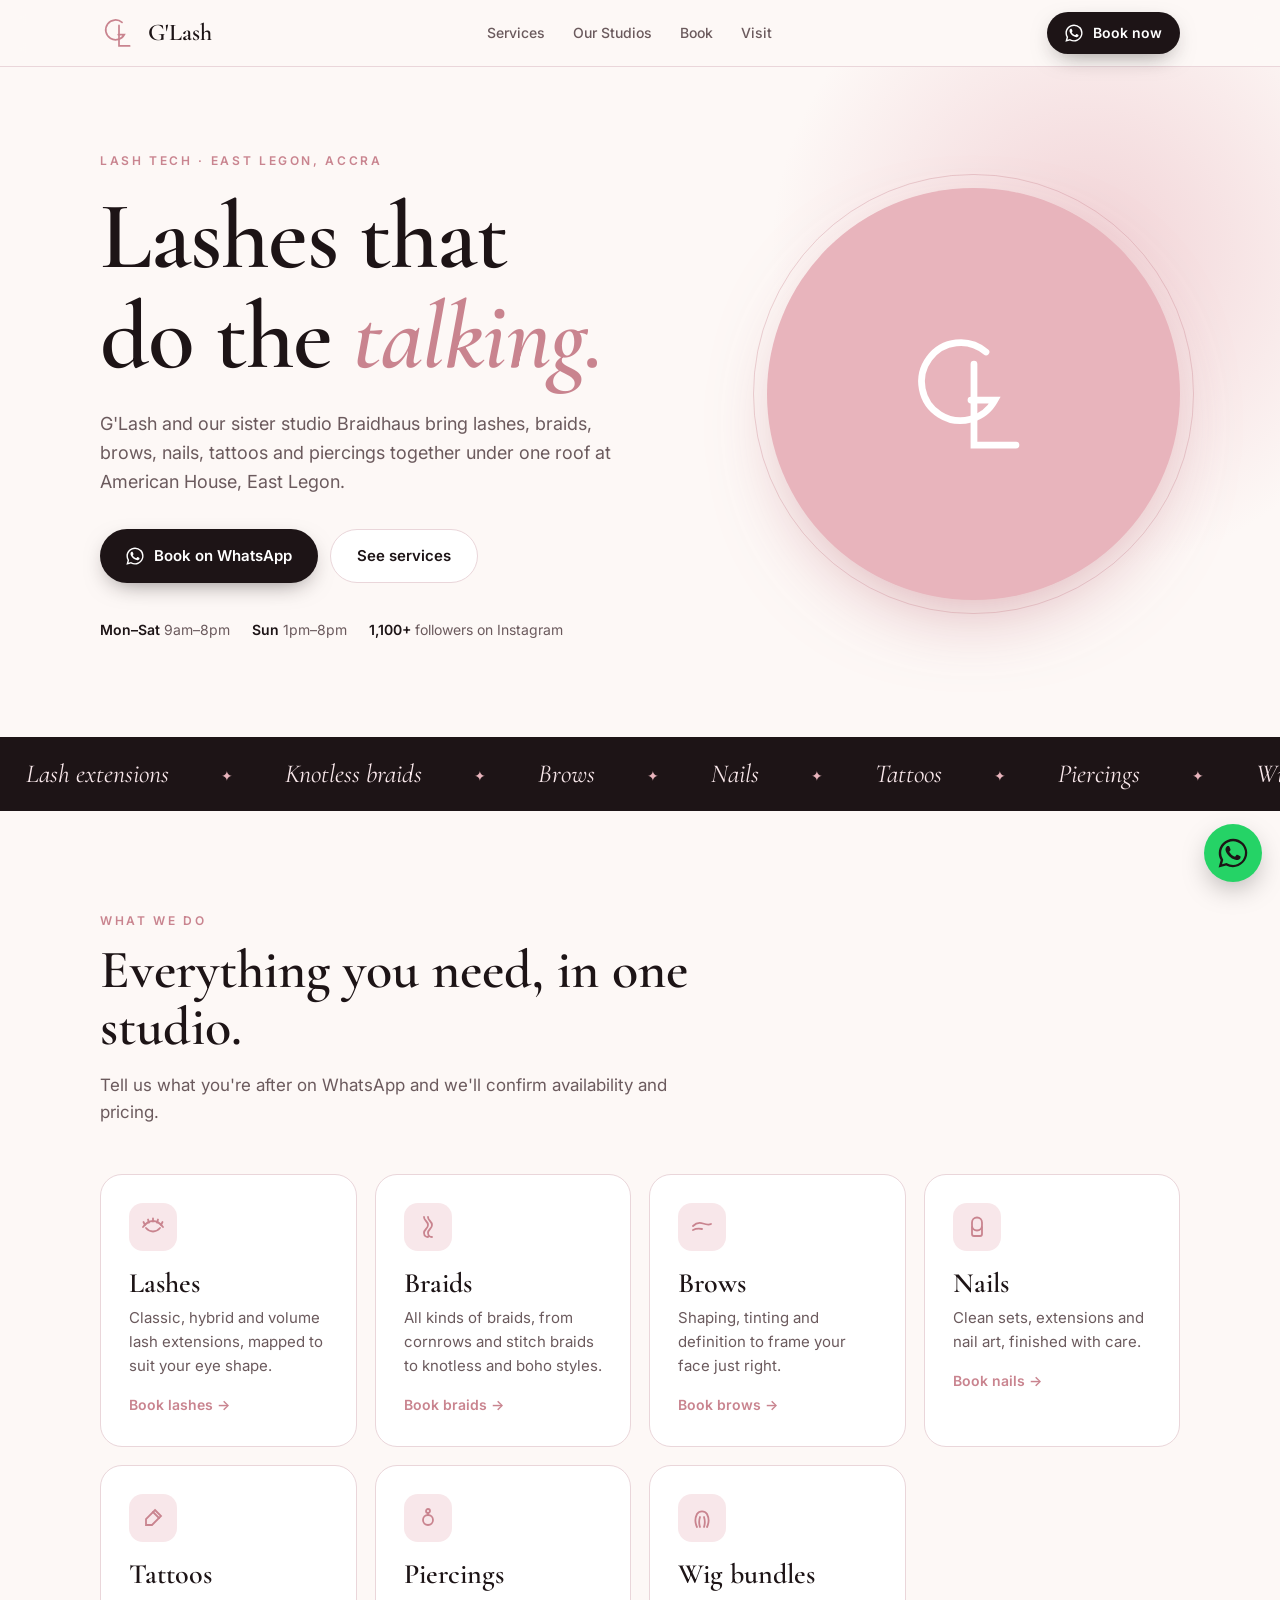
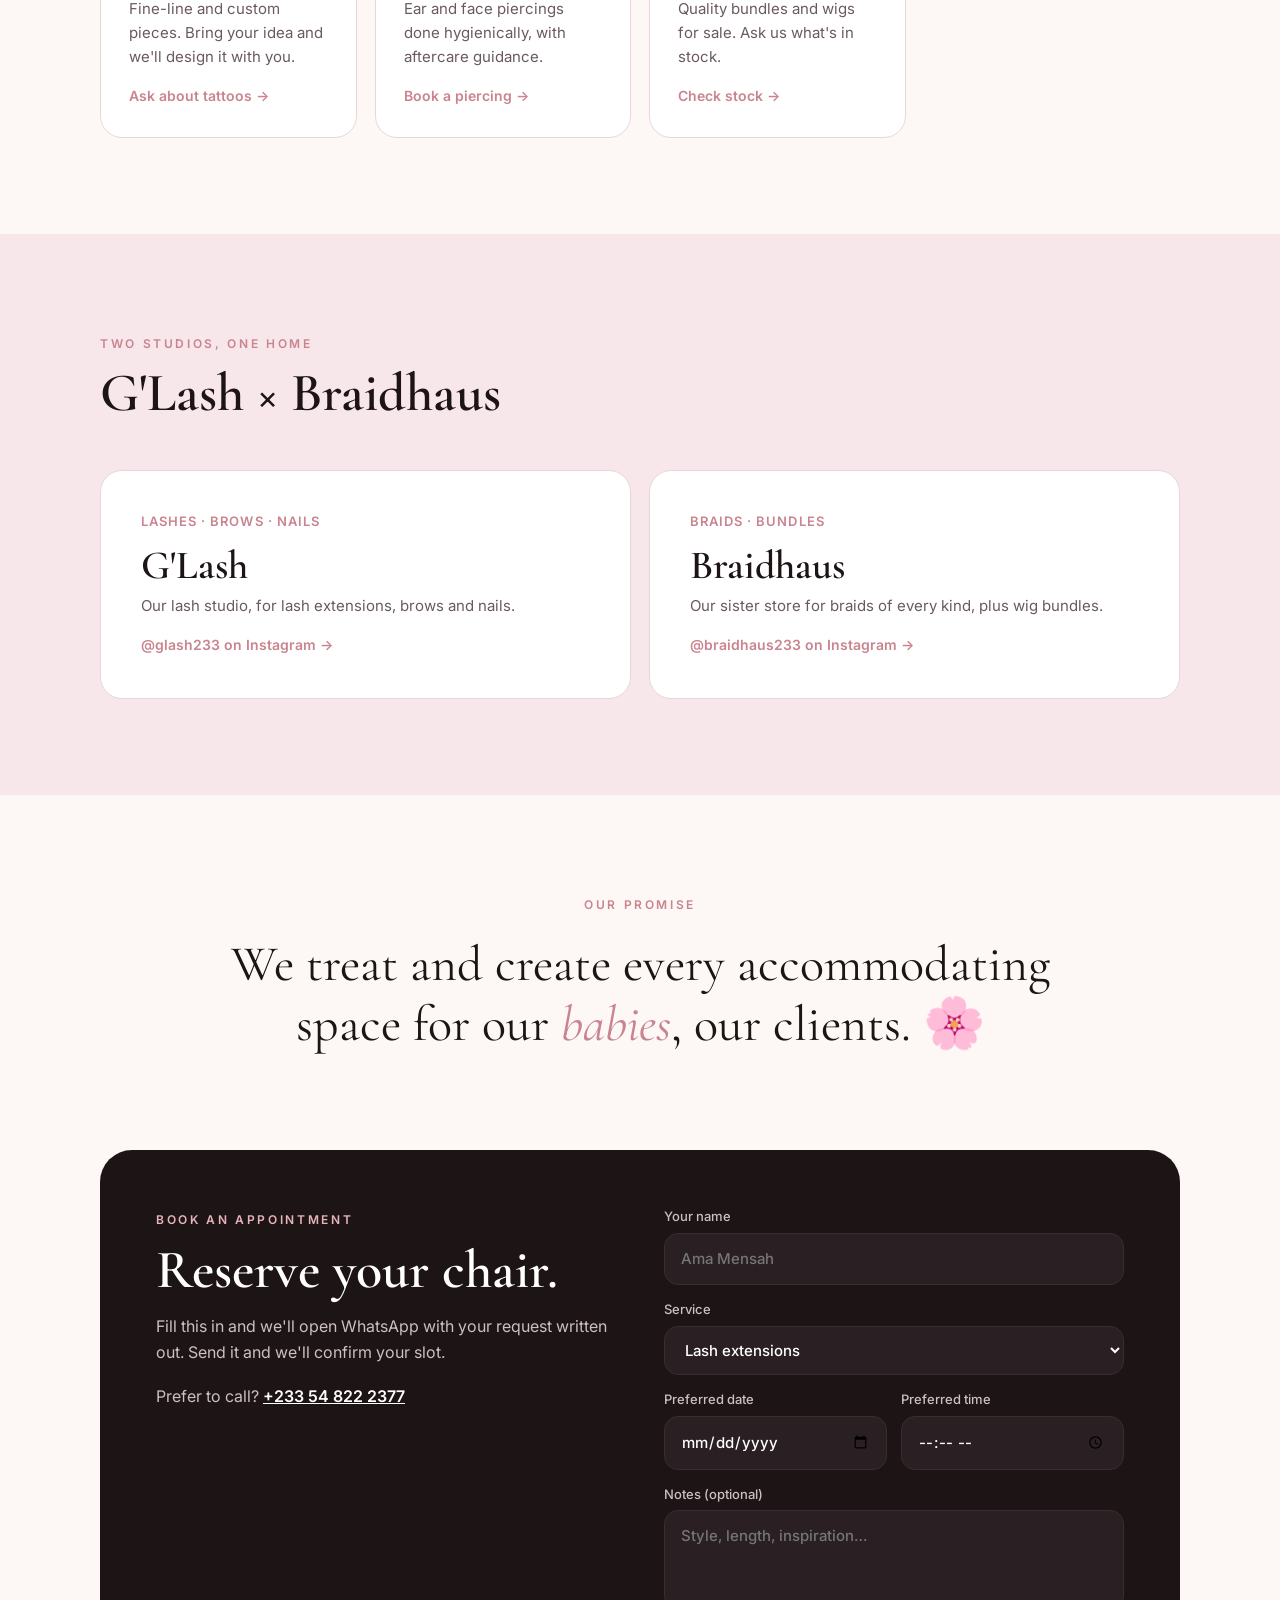
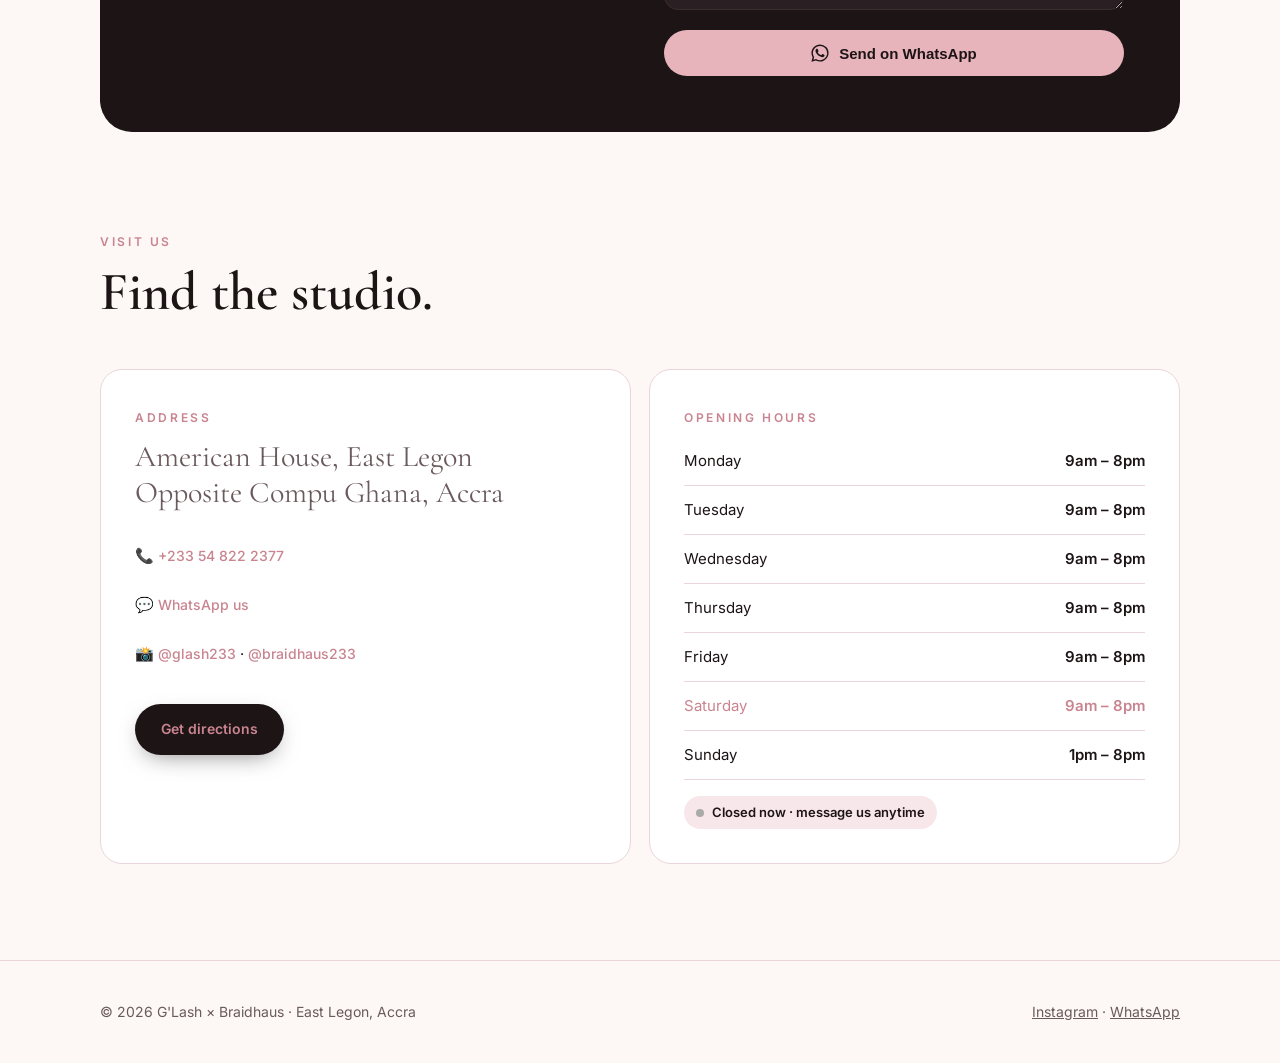
==== index.html @ d520d343 "Add G'Lash × Braidhaus website Single static page: services, studios, WhatsApp booking form, hours w" ====
<!doctype html>
<html lang="en">
<head>
<meta charset="utf-8">
<meta name="viewport" content="width=device-width, initial-scale=1">
<title>G'Lash × Braidhaus — Lashes, Braids & Beauty in East Legon, Accra</title>
<meta name="description" content="G'Lash and Braidhaus: lash extensions, braids, nails, brows, tattoos, piercings and wig bundles at American House, East Legon, Accra. Book on WhatsApp.">
<meta name="theme-color" content="#e8b4bc">
<meta property="og:title" content="G'Lash × Braidhaus — East Legon, Accra">
<meta property="og:description" content="Lashes, braids, nails, brows, tattoos & piercings. Book on WhatsApp.">
<meta property="og:type" content="website">
<link rel="icon" href="/favicon.svg" type="image/svg+xml">
<link rel="preconnect" href="https://fonts.googleapis.com">
<link rel="preconnect" href="https://fonts.gstatic.com" crossorigin>
<link href="https://fonts.googleapis.com/css2?family=Cormorant+Garamond:ital,wght@0,500;0,600;1,500&family=Inter:wght@400;500;600&display=swap" rel="stylesheet">
<script type="application/ld+json">
{"@context":"https://schema.org","@type":"BeautySalon","name":"G'Lash × Braidhaus","telephone":"+233548222377",
"address":{"@type":"PostalAddress","streetAddress":"American House, opposite Compu Ghana","addressLocality":"East Legon, Accra","addressCountry":"GH"},
"openingHoursSpecification":[{"@type":"OpeningHoursSpecification","dayOfWeek":["Monday","Tuesday","Wednesday","Thursday","Friday","Saturday"],"opens":"09:00","closes":"20:00"},{"@type":"OpeningHoursSpecification","dayOfWeek":"Sunday","opens":"13:00","closes":"20:00"}],
"sameAs":["https://www.instagram.com/glash233/","https://www.instagram.com/braidhaus233/"]}
</script>
<style>
:root{
  --pink:#e8b4bc;--pink-deep:#c9848f;--blush:#f8e7ea;--cream:#fdf8f6;
  --ink:#1d1416;--muted:#6b5a5d;--line:#ead6da;--card:#ffffff;
  --serif:"Cormorant Garamond",Georgia,serif;--sans:Inter,system-ui,-apple-system,sans-serif;
}
*{box-sizing:border-box;margin:0;padding:0}
html{scroll-behavior:smooth}
body{font-family:var(--sans);color:var(--ink);background:var(--cream);line-height:1.6;-webkit-font-smoothing:antialiased}
a{color:inherit}
img,svg{display:block}
.wrap{max-width:1120px;margin:0 auto;padding:0 20px}
.btn{display:inline-flex;align-items:center;gap:10px;padding:14px 26px;border-radius:999px;font-weight:600;font-size:15px;text-decoration:none;border:0;cursor:pointer;transition:transform .15s,box-shadow .15s,background .15s}
.btn:hover{transform:translateY(-2px)}
.btn-dark{background:var(--ink);color:#fff;box-shadow:0 8px 24px -10px rgba(29,20,22,.6)}
.btn-light{background:#fff;color:var(--ink);border:1px solid var(--line)}
.btn svg{width:18px;height:18px}
.eyebrow{font-size:12px;letter-spacing:.22em;text-transform:uppercase;color:var(--pink-deep);font-weight:600}
h1,h2,h3{font-family:var(--serif);font-weight:600;line-height:1.05}
h2{font-size:clamp(36px,5vw,54px);margin:10px 0 16px}

/* nav */
nav{position:sticky;top:0;z-index:20;background:rgba(253,248,246,.85);backdrop-filter:blur(12px);-webkit-backdrop-filter:blur(12px);border-bottom:1px solid var(--line)}
nav .wrap{display:flex;align-items:center;justify-content:space-between;height:66px}
.brand{display:flex;align-items:center;gap:10px;text-decoration:none;font-family:var(--serif);font-size:24px;font-weight:600}
.brand svg{width:38px;height:38px}
.links{display:flex;gap:28px;font-size:14px;font-weight:500}
.links a{text-decoration:none;color:var(--muted)}
.links a:hover{color:var(--ink)}
nav .btn{padding:10px 18px;font-size:14px}
@media(max-width:760px){.links{display:none}}

/* hero */
.hero{position:relative;overflow:hidden;padding:80px 0 96px}
.hero::before{content:"";position:absolute;inset:-20% -10% auto auto;width:640px;height:640px;border-radius:50%;background:radial-gradient(circle,var(--pink) 0%,rgba(232,180,188,0) 70%);opacity:.55;pointer-events:none}
.hero .wrap{position:relative;display:grid;grid-template-columns:1.2fr .8fr;gap:48px;align-items:center}
.hero h1{font-size:clamp(52px,8vw,96px);letter-spacing:-.01em;margin:14px 0 22px}
.hero h1 em{font-style:italic;color:var(--pink-deep)}
.hero p.lead{font-size:18px;color:var(--muted);max-width:520px;margin-bottom:32px}
.cta{display:flex;flex-wrap:wrap;gap:12px}
.meta{display:flex;flex-wrap:wrap;gap:22px;margin-top:36px;font-size:14px;color:var(--muted)}
.meta b{color:var(--ink);font-weight:600}
.badge{aspect-ratio:1;border-radius:50%;background:var(--pink);display:grid;place-items:center;box-shadow:0 30px 80px -30px rgba(201,132,143,.8);position:relative;max-width:420px;width:100%;justify-self:center}
.badge svg{width:62%;height:auto}
.badge .ring{position:absolute;inset:-14px;border:1px solid var(--pink-deep);border-radius:50%;opacity:.35}
@media(max-width:860px){.hero{padding:48px 0 64px}.hero .wrap{grid-template-columns:1fr}.badge{max-width:260px;order:-1}}

/* marquee */
.strip{background:var(--ink);color:var(--blush);overflow:hidden;white-space:nowrap;padding:16px 0;font-family:var(--serif);font-size:26px;font-style:italic}
.strip div{display:inline-block;animation:slide 28s linear infinite}
.strip span{margin:0 26px}
.strip span::after{content:"✦";margin-left:52px;font-style:normal;font-size:14px;color:var(--pink);vertical-align:middle}
@keyframes slide{to{transform:translateX(-50%)}}
@media(prefers-reduced-motion:reduce){.strip div{animation:none}html{scroll-behavior:auto}}

/* services */
section{padding:96px 0}
.head{max-width:620px;margin-bottom:48px}
.head p{color:var(--muted);font-size:17px}
.grid{display:grid;grid-template-columns:repeat(auto-fill,minmax(250px,1fr));gap:18px}
.card{background:var(--card);border:1px solid var(--line);border-radius:22px;padding:28px;transition:transform .2s,box-shadow .2s,border-color .2s}
.card:hover{transform:translateY(-4px);box-shadow:0 20px 40px -24px rgba(201,132,143,.7);border-color:var(--pink)}
.ico{width:48px;height:48px;border-radius:14px;background:var(--blush);display:grid;place-items:center;margin-bottom:18px;color:var(--pink-deep)}
.ico svg{width:24px;height:24px}
.card h3{font-size:28px;margin-bottom:8px}
.card p{color:var(--muted);font-size:15px}
.card a{display:inline-block;margin-top:16px;font-size:14px;font-weight:600;color:var(--pink-deep);text-decoration:none}
.card a:hover{text-decoration:underline}

/* two brands */
.brands{background:var(--blush)}
.duo{display:grid;grid-template-columns:1fr 1fr;gap:18px}
.duo .card{padding:40px}
.duo h3{font-size:40px}
.duo .tag{font-size:13px;color:var(--pink-deep);font-weight:600;letter-spacing:.08em;text-transform:uppercase;margin-bottom:12px}
@media(max-width:760px){.duo{grid-template-columns:1fr}}

/* promise */
.promise{text-align:center}
.promise blockquote{font-family:var(--serif);font-size:clamp(30px,4.4vw,50px);line-height:1.2;max-width:860px;margin:18px auto 0}
.promise blockquote em{color:var(--pink-deep)}

/* booking */
.book{background:var(--ink);color:#fff;border-radius:32px;padding:56px;display:grid;grid-template-columns:1fr 1fr;gap:48px}
.book h2{color:#fff}
.book .eyebrow{color:var(--pink)}
.book p{color:#cdbfc2}
form{display:grid;gap:14px}
label{font-size:13px;font-weight:500;color:#cdbfc2;display:grid;gap:6px}
input,select,textarea{font:inherit;font-size:15px;padding:13px 16px;border-radius:14px;border:1px solid #3a2d30;background:#2a1f22;color:#fff;width:100%}
input:focus,select:focus,textarea:focus{outline:2px solid var(--pink);outline-offset:1px;border-color:transparent}
.row{display:grid;grid-template-columns:1fr 1fr;gap:14px}
form .btn{background:var(--pink);color:var(--ink);justify-content:center;margin-top:6px}
@media(max-width:860px){.book{grid-template-columns:1fr;padding:32px 22px;border-radius:24px}.row{grid-template-columns:1fr}}

/* visit */
.visit{display:grid;grid-template-columns:1fr 1fr;gap:18px}
.visit .card{padding:34px}
.hours{width:100%;border-collapse:collapse;font-size:15px;margin-top:8px}
.hours td{padding:12px 0;border-bottom:1px solid var(--line)}
.hours td:last-child{text-align:right;font-weight:600}
.hours tr.today td{color:var(--pink-deep)}
.status{display:inline-flex;align-items:center;gap:8px;font-size:13px;font-weight:600;padding:6px 12px;border-radius:999px;background:var(--blush);margin-top:16px}
.status i{width:8px;height:8px;border-radius:50%;background:#aaa}
.status.open i{background:#2fae64}
.card .addr{font-family:var(--serif);font-size:30px;line-height:1.2;margin:10px 0 18px}
.contact-list{list-style:none;display:grid;gap:10px;font-size:15px;margin-bottom:22px}
.contact-list a{text-decoration:none;font-weight:500}
.contact-list a:hover{color:var(--pink-deep)}
@media(max-width:760px){.visit{grid-template-columns:1fr}section{padding:72px 0}}

footer{padding:40px 0;border-top:1px solid var(--line);font-size:14px;color:var(--muted)}
footer .wrap{display:flex;flex-wrap:wrap;gap:16px;justify-content:space-between;align-items:center}

.fab{position:fixed;right:18px;bottom:18px;z-index:30;width:58px;height:58px;border-radius:50%;background:#25d366;display:grid;place-items:center;box-shadow:0 10px 30px -8px rgba(0,0,0,.4);transition:transform .15s}
.fab:hover{transform:scale(1.08)}
.fab svg{width:30px;height:30px;fill:#fff}
</style>
</head>
<body>

<svg width="0" height="0" style="position:absolute" aria-hidden="true">
  <symbol id="wa" viewBox="0 0 24 24"><path fill="currentColor" d="M17.47 14.38c-.3-.15-1.76-.87-2.03-.97-.27-.1-.47-.15-.67.15-.2.3-.77.97-.94 1.17-.17.2-.35.22-.65.07-.3-.15-1.26-.46-2.4-1.48-.89-.79-1.49-1.77-1.66-2.07-.17-.3-.02-.46.13-.61.13-.13.3-.35.45-.52.15-.17.2-.3.3-.5.1-.2.05-.37-.02-.52-.08-.15-.67-1.61-.92-2.21-.24-.58-.49-.5-.67-.51h-.57c-.2 0-.52.07-.79.37-.27.3-1.04 1.02-1.04 2.48s1.07 2.88 1.21 3.08c.15.2 2.1 3.2 5.08 4.49.71.31 1.26.49 1.7.63.71.23 1.36.2 1.87.12.57-.09 1.76-.72 2.01-1.41.25-.7.25-1.29.17-1.41-.07-.13-.27-.2-.57-.35zM12.05 21.5h-.01a9.5 9.5 0 0 1-4.84-1.33l-.35-.21-3.6.94.96-3.5-.23-.36A9.46 9.46 0 0 1 2.53 12C2.53 6.76 6.8 2.5 12.05 2.5c2.54 0 4.93.99 6.72 2.79a9.43 9.43 0 0 1 2.78 6.72c0 5.24-4.27 9.5-9.5 9.5zm8.09-17.59A11.36 11.36 0 0 0 12.05.5C5.73.5.6 5.63.6 11.95c0 2.02.53 3.99 1.53 5.72L.5 23.5l5.97-1.57a11.4 11.4 0 0 0 5.47 1.4h.01c6.31 0 11.45-5.14 11.45-11.45 0-3.06-1.19-5.94-3.36-8.1z"/></symbol>
  <symbol id="logo" viewBox="0 0 100 100"><g fill="none" stroke="currentColor" stroke-width="4.5" stroke-linecap="round"><path d="M58 22a26 26 0 1 0 6 32H48"/><path d="M50 30v54h28"/></g></symbol>
</svg>

<nav>
  <div class="wrap">
    <a class="brand" href="#top" aria-label="G'Lash home"><svg style="color:var(--pink-deep)"><use href="#logo"/></svg>G'Lash</a>
    <div class="links"><a href="#services">Services</a><a href="#brands">Our Studios</a><a href="#book">Book</a><a href="#visit">Visit</a></div>
    <a class="btn btn-dark" href="https://wa.me/233548222377" target="_blank" rel="noopener"><svg><use href="#wa"/></svg>Book now</a>
  </div>
</nav>

<header class="hero" id="top">
  <div class="wrap">
    <div>
      <span class="eyebrow">Lash tech · East Legon, Accra</span>
      <h1>Lashes that<br>do the <em>talking.</em></h1>
      <p class="lead">G'Lash and our sister studio Braidhaus bring lashes, braids, brows, nails, tattoos and piercings together under one roof at American House, East Legon.</p>
      <div class="cta">
        <a class="btn btn-dark" href="#book"><svg><use href="#wa"/></svg>Book on WhatsApp</a>
        <a class="btn btn-light" href="#services">See services</a>
      </div>
      <div class="meta">
        <span><b>Mon–Sat</b> 9am–8pm</span>
        <span><b>Sun</b> 1pm–8pm</span>
        <span><b>1,100+</b> followers on Instagram</span>
      </div>
    </div>
    <div class="badge" aria-hidden="true"><span class="ring"></span><svg style="color:#fff"><use href="#logo"/></svg></div>
  </div>
</header>

<div class="strip" aria-hidden="true"><div>
  <span>Lash extensions</span><span>Knotless braids</span><span>Brows</span><span>Nails</span><span>Tattoos</span><span>Piercings</span><span>Wig bundles</span>
  <span>Lash extensions</span><span>Knotless braids</span><span>Brows</span><span>Nails</span><span>Tattoos</span><span>Piercings</span><span>Wig bundles</span>
</div></div>

<section id="services">
  <div class="wrap">
    <div class="head">
      <span class="eyebrow">What we do</span>
      <h2>Everything you need, in one studio.</h2>
      <p>Tell us what you're after on WhatsApp and we'll confirm availability and pricing.</p>
    </div>
    <div class="grid">
      <article class="card">
        <div class="ico"><svg viewBox="0 0 24 24" fill="none" stroke="currentColor" stroke-width="1.8" stroke-linecap="round"><path d="M2 12c3-4 7-6 10-6s7 2 10 6"/><path d="M4 10 2.5 7M8 7.6 7 4.5M12 6.5V3.5M16 7.6l1-3.1M20 10l1.5-3"/><path d="M5 13c2 2.4 4.4 3.5 7 3.5s5-1.1 7-3.5"/></svg></div>
        <h3>Lashes</h3><p>Classic, hybrid and volume lash extensions, mapped to suit your eye shape.</p>
        <a href="https://wa.me/233548222377?text=Hi%20G'Lash!%20I'd%20like%20to%20book%20lashes." target="_blank" rel="noopener">Book lashes →</a>
      </article>
      <article class="card">
        <div class="ico"><svg viewBox="0 0 24 24" fill="none" stroke="currentColor" stroke-width="1.8" stroke-linecap="round"><path d="M8 2c0 4 4 4 4 8s-4 4-4 8 4 4 4 4M12 2c0 4 4 4 4 8s-4 4-4 8 4 4 4 4"/></svg></div>
        <h3>Braids</h3><p>All kinds of braids, from cornrows and stitch braids to knotless and boho styles.</p>
        <a href="https://wa.me/233548222377?text=Hi%20Braidhaus!%20I'd%20like%20to%20book%20braids." target="_blank" rel="noopener">Book braids →</a>
      </article>
      <article class="card">
        <div class="ico"><svg viewBox="0 0 24 24" fill="none" stroke="currentColor" stroke-width="1.8" stroke-linecap="round"><path d="M3 11c3-3 7-3.5 10-2.5S19 10 21 9"/><path d="M3 15c3-1.5 6-1.5 9-1"/></svg></div>
        <h3>Brows</h3><p>Shaping, tinting and definition to frame your face just right.</p>
        <a href="https://wa.me/233548222377?text=Hi%20G'Lash!%20I'd%20like%20to%20book%20brows." target="_blank" rel="noopener">Book brows →</a>
      </article>
      <article class="card">
        <div class="ico"><svg viewBox="0 0 24 24" fill="none" stroke="currentColor" stroke-width="1.8" stroke-linecap="round"><rect x="7" y="2.5" width="10" height="13" rx="5"/><path d="M7 12v7a2 2 0 0 0 2 2h6a2 2 0 0 0 2-2v-7"/></svg></div>
        <h3>Nails</h3><p>Clean sets, extensions and nail art, finished with care.</p>
        <a href="https://wa.me/233548222377?text=Hi%20G'Lash!%20I'd%20like%20to%20book%20nails." target="_blank" rel="noopener">Book nails →</a>
      </article>
      <article class="card">
        <div class="ico"><svg viewBox="0 0 24 24" fill="none" stroke="currentColor" stroke-width="1.8" stroke-linecap="round"><path d="M14 4l6 6-9 9H5v-6z"/><path d="M12 6l6 6"/></svg></div>
        <h3>Tattoos</h3><p>Fine-line and custom pieces. Bring your idea and we'll design it with you.</p>
        <a href="https://wa.me/233548222377?text=Hi!%20I'd%20like%20to%20ask%20about%20a%20tattoo." target="_blank" rel="noopener">Ask about tattoos →</a>
      </article>
      <article class="card">
        <div class="ico"><svg viewBox="0 0 24 24" fill="none" stroke="currentColor" stroke-width="1.8" stroke-linecap="round"><circle cx="12" cy="14" r="5"/><circle cx="12" cy="5" r="2"/><path d="M12 7v2"/></svg></div>
        <h3>Piercings</h3><p>Ear and face piercings done hygienically, with aftercare guidance.</p>
        <a href="https://wa.me/233548222377?text=Hi!%20I'd%20like%20to%20book%20a%20piercing." target="_blank" rel="noopener">Book a piercing →</a>
      </article>
      <article class="card">
        <div class="ico"><svg viewBox="0 0 24 24" fill="none" stroke="currentColor" stroke-width="1.8" stroke-linecap="round"><path d="M7 21c-2-4-2-9 0-13a6 6 0 0 1 10 0c2 4 2 9 0 13"/><path d="M10 21c-1-3-1-7 0-10M14 21c1-3 1-7 0-10"/></svg></div>
        <h3>Wig bundles</h3><p>Quality bundles and wigs for sale. Ask us what's in stock.</p>
        <a href="https://wa.me/233548222377?text=Hi!%20What%20wig%20bundles%20do%20you%20have%20in%20stock%3F" target="_blank" rel="noopener">Check stock →</a>
      </article>
    </div>
  </div>
</section>

<section class="brands" id="brands">
  <div class="wrap">
    <div class="head">
      <span class="eyebrow">Two studios, one home</span>
      <h2>G'Lash × Braidhaus</h2>
    </div>
    <div class="duo">
      <div class="card">
        <div class="tag">Lashes · Brows · Nails</div>
        <h3>G'Lash</h3>
        <p>Our lash studio, for lash extensions, brows and nails.</p>
        <a href="https://www.instagram.com/glash233/" target="_blank" rel="noopener">@glash233 on Instagram →</a>
      </div>
      <div class="card">
        <div class="tag">Braids · Bundles</div>
        <h3>Braidhaus</h3>
        <p>Our sister store for braids of every kind, plus wig bundles.</p>
        <a href="https://www.instagram.com/braidhaus233/" target="_blank" rel="noopener">@braidhaus233 on Instagram →</a>
      </div>
    </div>
  </div>
</section>

<section class="promise">
  <div class="wrap">
    <span class="eyebrow">Our promise</span>
    <blockquote>We treat and create every accommodating space for our <em>babies</em>, our clients. 🌸</blockquote>
  </div>
</section>

<section id="book" style="padding-top:0">
  <div class="wrap">
    <div class="book">
      <div>
        <span class="eyebrow">Book an appointment</span>
        <h2>Reserve your chair.</h2>
        <p>Fill this in and we'll open WhatsApp with your request written out. Send it and we'll confirm your slot.</p>
        <p style="margin-top:18px">Prefer to call? <a href="tel:+233548222377" style="color:#fff;font-weight:600">+233 54 822 2377</a></p>
      </div>
      <form id="bookForm">
        <label>Your name<input name="name" required autocomplete="name" placeholder="Ama Mensah"></label>
        <label>Service
          <select name="service" required>
            <option>Lash extensions</option><option>Braids</option><option>Brows</option><option>Nails</option><option>Tattoo</option><option>Piercing</option><option>Wig bundles</option>
          </select>
        </label>
        <div class="row">
          <label>Preferred date<input type="date" name="date" required></label>
          <label>Preferred time<input type="time" name="time" min="09:00" max="20:00" required></label>
        </div>
        <label>Notes (optional)<textarea name="notes" rows="3" placeholder="Style, length, inspiration…"></textarea></label>
        <button class="btn" type="submit"><svg><use href="#wa"/></svg>Send on WhatsApp</button>
      </form>
    </div>
  </div>
</section>

<section id="visit" style="padding-top:0">
  <div class="wrap">
    <div class="head"><span class="eyebrow">Visit us</span><h2>Find the studio.</h2></div>
    <div class="visit">
      <div class="card">
        <span class="eyebrow">Address</span>
        <p class="addr">American House, East Legon<br>Opposite Compu Ghana, Accra</p>
        <ul class="contact-list">
          <li>📞 <a href="tel:+233548222377">+233 54 822 2377</a></li>
          <li>💬 <a href="https://wa.me/233548222377" target="_blank" rel="noopener">WhatsApp us</a></li>
          <li>📸 <a href="https://www.instagram.com/glash233/" target="_blank" rel="noopener">@glash233</a> · <a href="https://www.instagram.com/braidhaus233/" target="_blank" rel="noopener">@braidhaus233</a></li>
        </ul>
        <a class="btn btn-dark" href="https://www.google.com/maps/search/?api=1&query=American+House+East+Legon+Accra" target="_blank" rel="noopener">Get directions</a>
      </div>
      <div class="card">
        <span class="eyebrow">Opening hours</span>
        <table class="hours" id="hours">
          <tr data-d="1"><td>Monday</td><td>9am – 8pm</td></tr>
          <tr data-d="2"><td>Tuesday</td><td>9am – 8pm</td></tr>
          <tr data-d="3"><td>Wednesday</td><td>9am – 8pm</td></tr>
          <tr data-d="4"><td>Thursday</td><td>9am – 8pm</td></tr>
          <tr data-d="5"><td>Friday</td><td>9am – 8pm</td></tr>
          <tr data-d="6"><td>Saturday</td><td>9am – 8pm</td></tr>
          <tr data-d="0"><td>Sunday</td><td>1pm – 8pm</td></tr>
        </table>
        <span class="status" id="status"><i></i><span>Checking…</span></span>
      </div>
    </div>
  </div>
</section>

<footer>
  <div class="wrap">
    <span>© <span id="yr">2026</span> G'Lash × Braidhaus · East Legon, Accra</span>
    <span><a href="https://www.instagram.com/glash233/" target="_blank" rel="noopener">Instagram</a> · <a href="https://wa.me/233548222377" target="_blank" rel="noopener">WhatsApp</a></span>
  </div>
</footer>

<a class="fab" href="https://wa.me/233548222377" target="_blank" rel="noopener" aria-label="Chat on WhatsApp"><svg><use href="#wa"/></svg></a>

<script>
(function(){
  // Accra is UTC+0 year-round
  var now=new Date(), d=now.getUTCDay(), h=now.getUTCHours()+now.getUTCMinutes()/60;
  var open=d===0?(h>=13&&h<20):(h>=9&&h<20);
  var row=document.querySelector('#hours tr[data-d="'+d+'"]'); if(row) row.className='today';
  var s=document.getElementById('status'); s.classList.toggle('open',open);
  s.lastElementChild.textContent=open?'Open now':'Closed now · message us anytime';
  document.getElementById('yr').textContent=now.getUTCFullYear();

  var f=document.getElementById('bookForm');
  f.date.min=now.toISOString().slice(0,10);
  f.addEventListener('submit',function(e){
    e.preventDefault();
    var msg="Hi G'Lash! I'd like to book an appointment.\n\n"+
      "Name: "+f.name.value+"\nService: "+f.service.value+
      "\nDate: "+f.date.value+"\nTime: "+f.time.value+
      (f.notes.value?"\nNotes: "+f.notes.value:"");
    window.open('https://wa.me/233548222377?text='+encodeURIComponent(msg),'_blank','noopener');
  });
})();
</script>
</body>
</html>
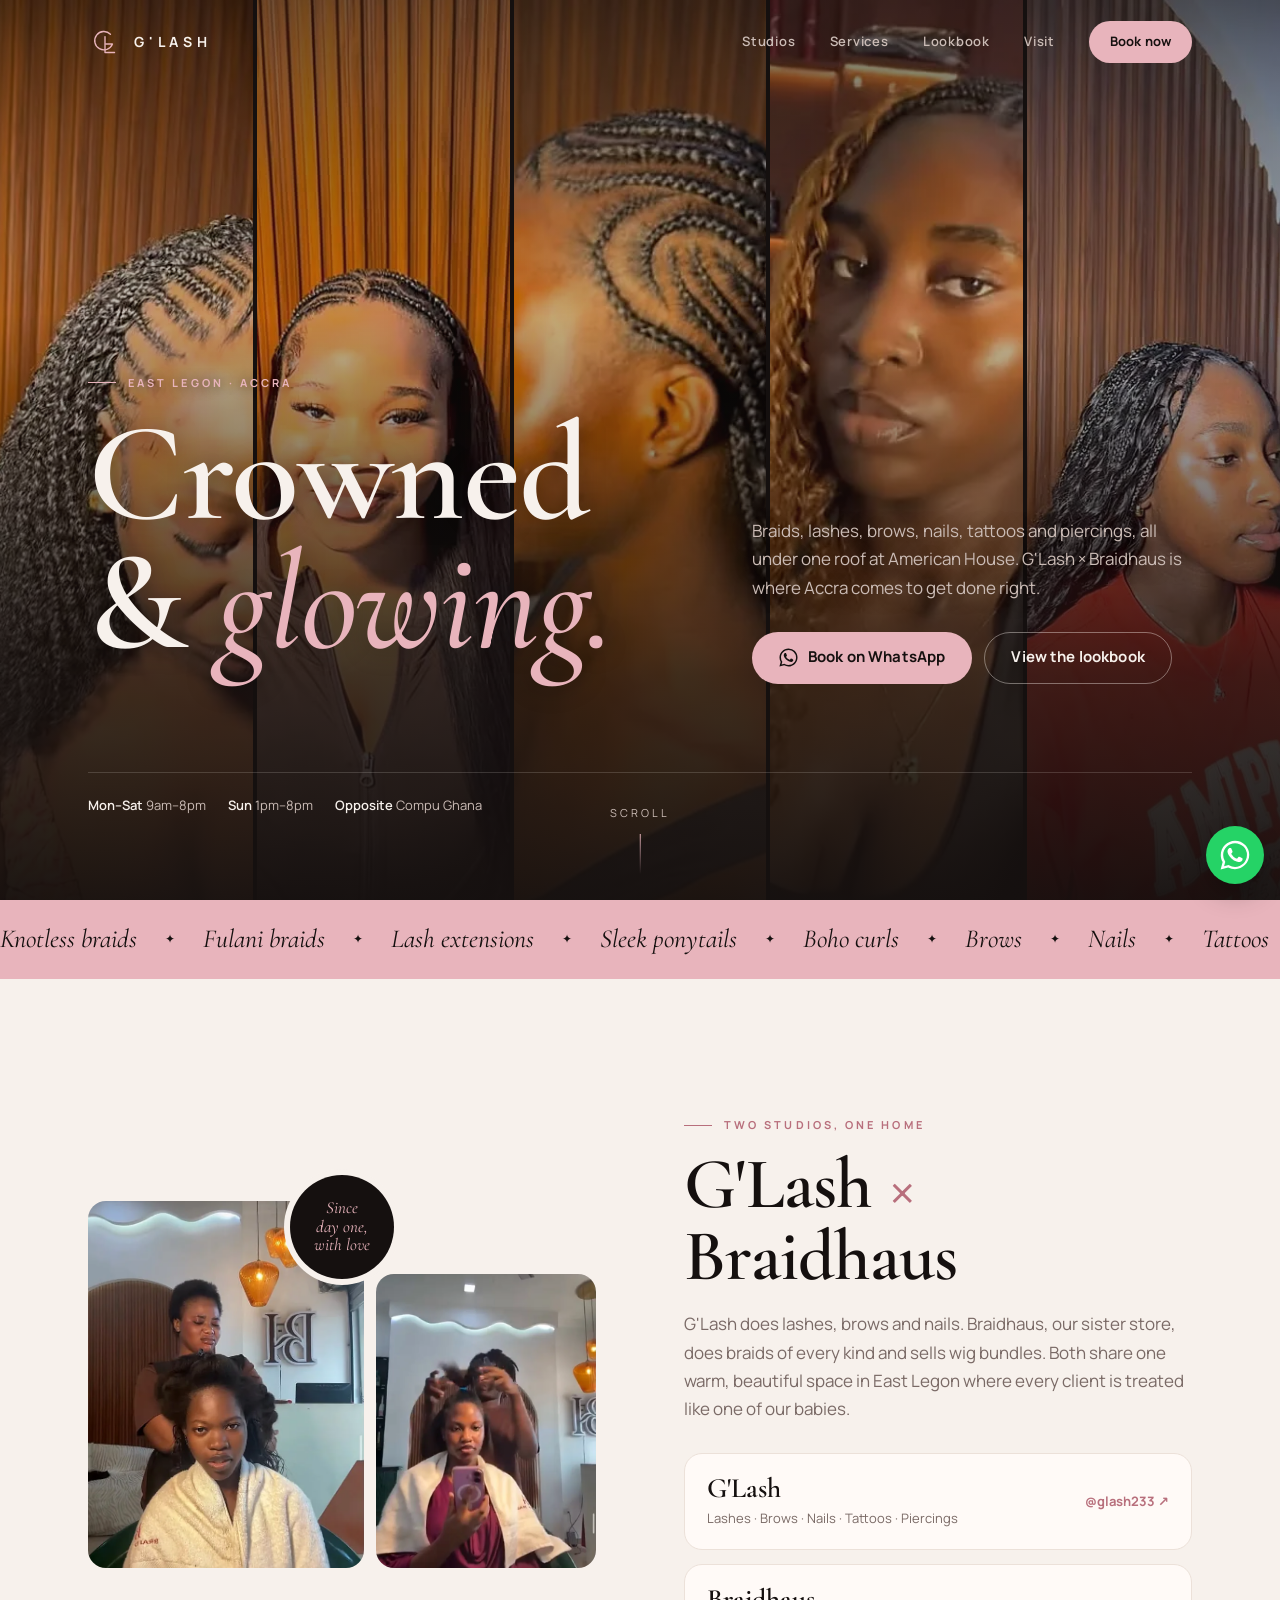
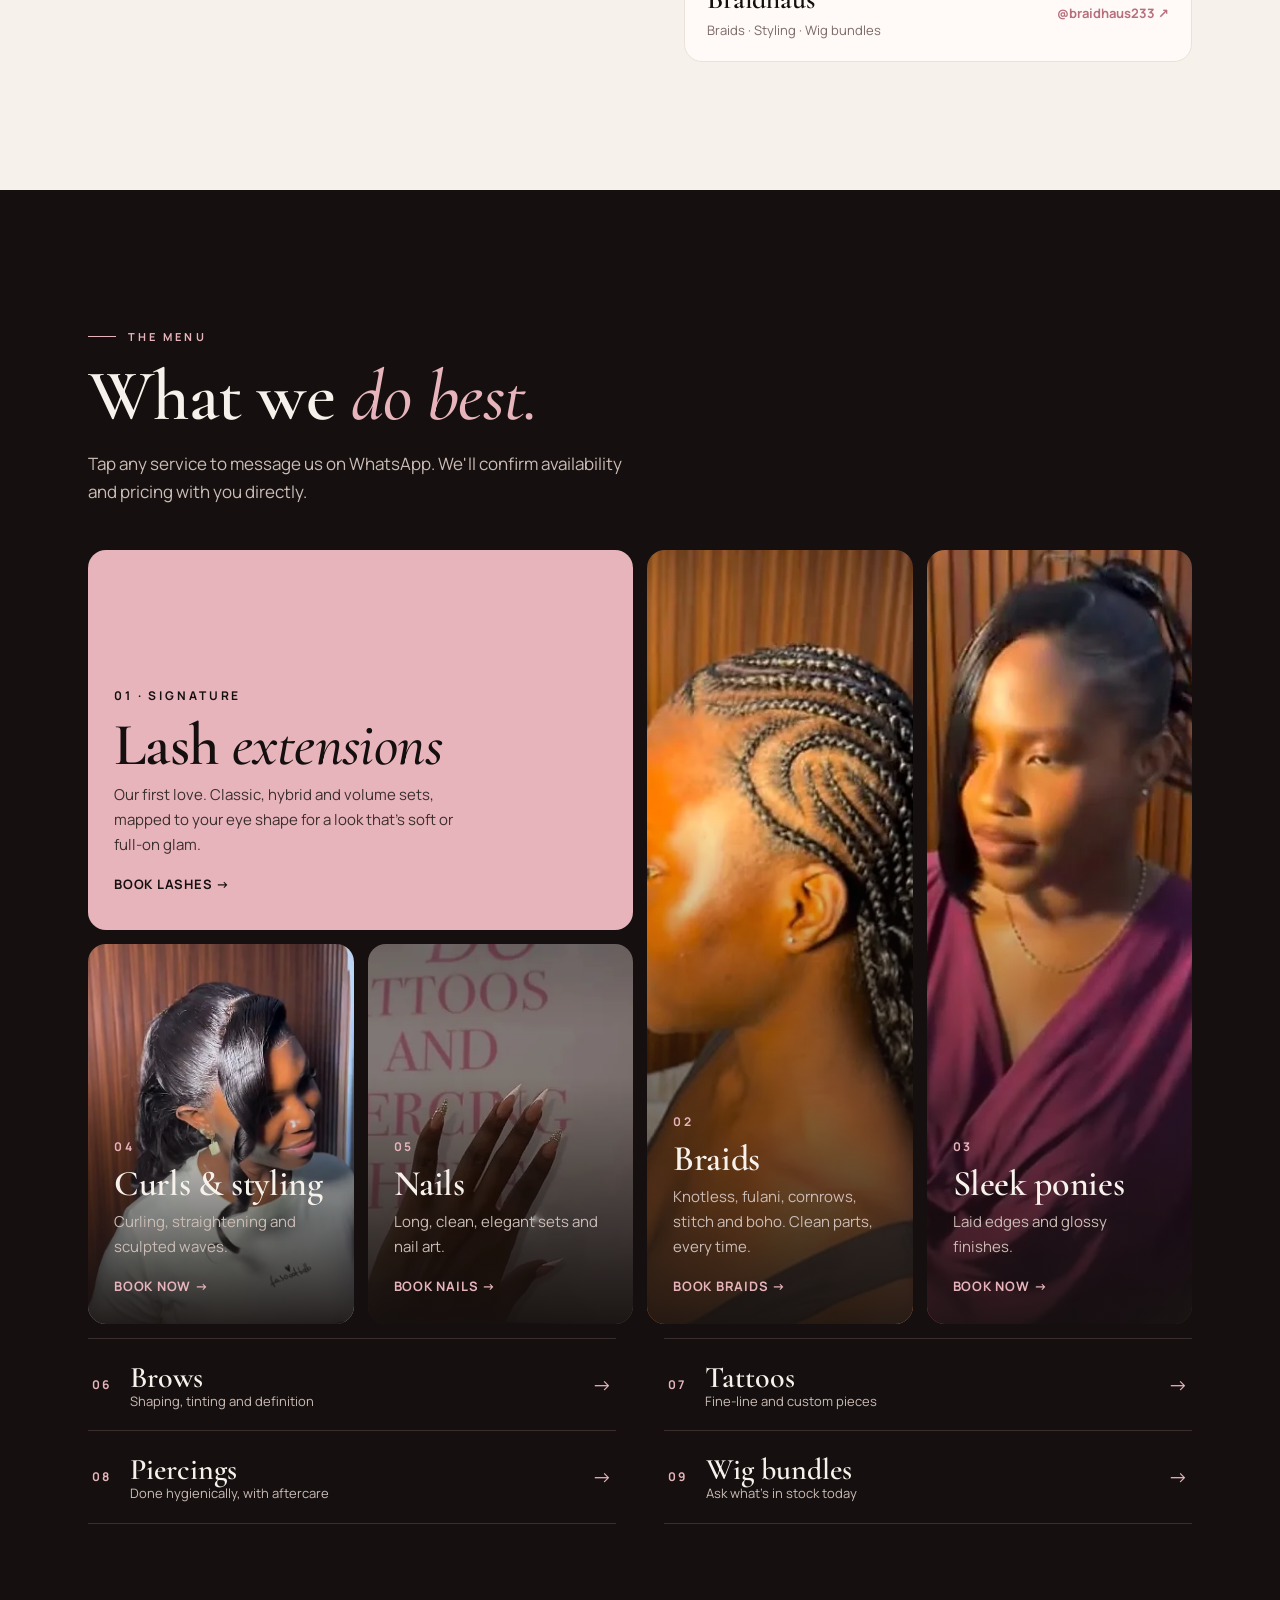
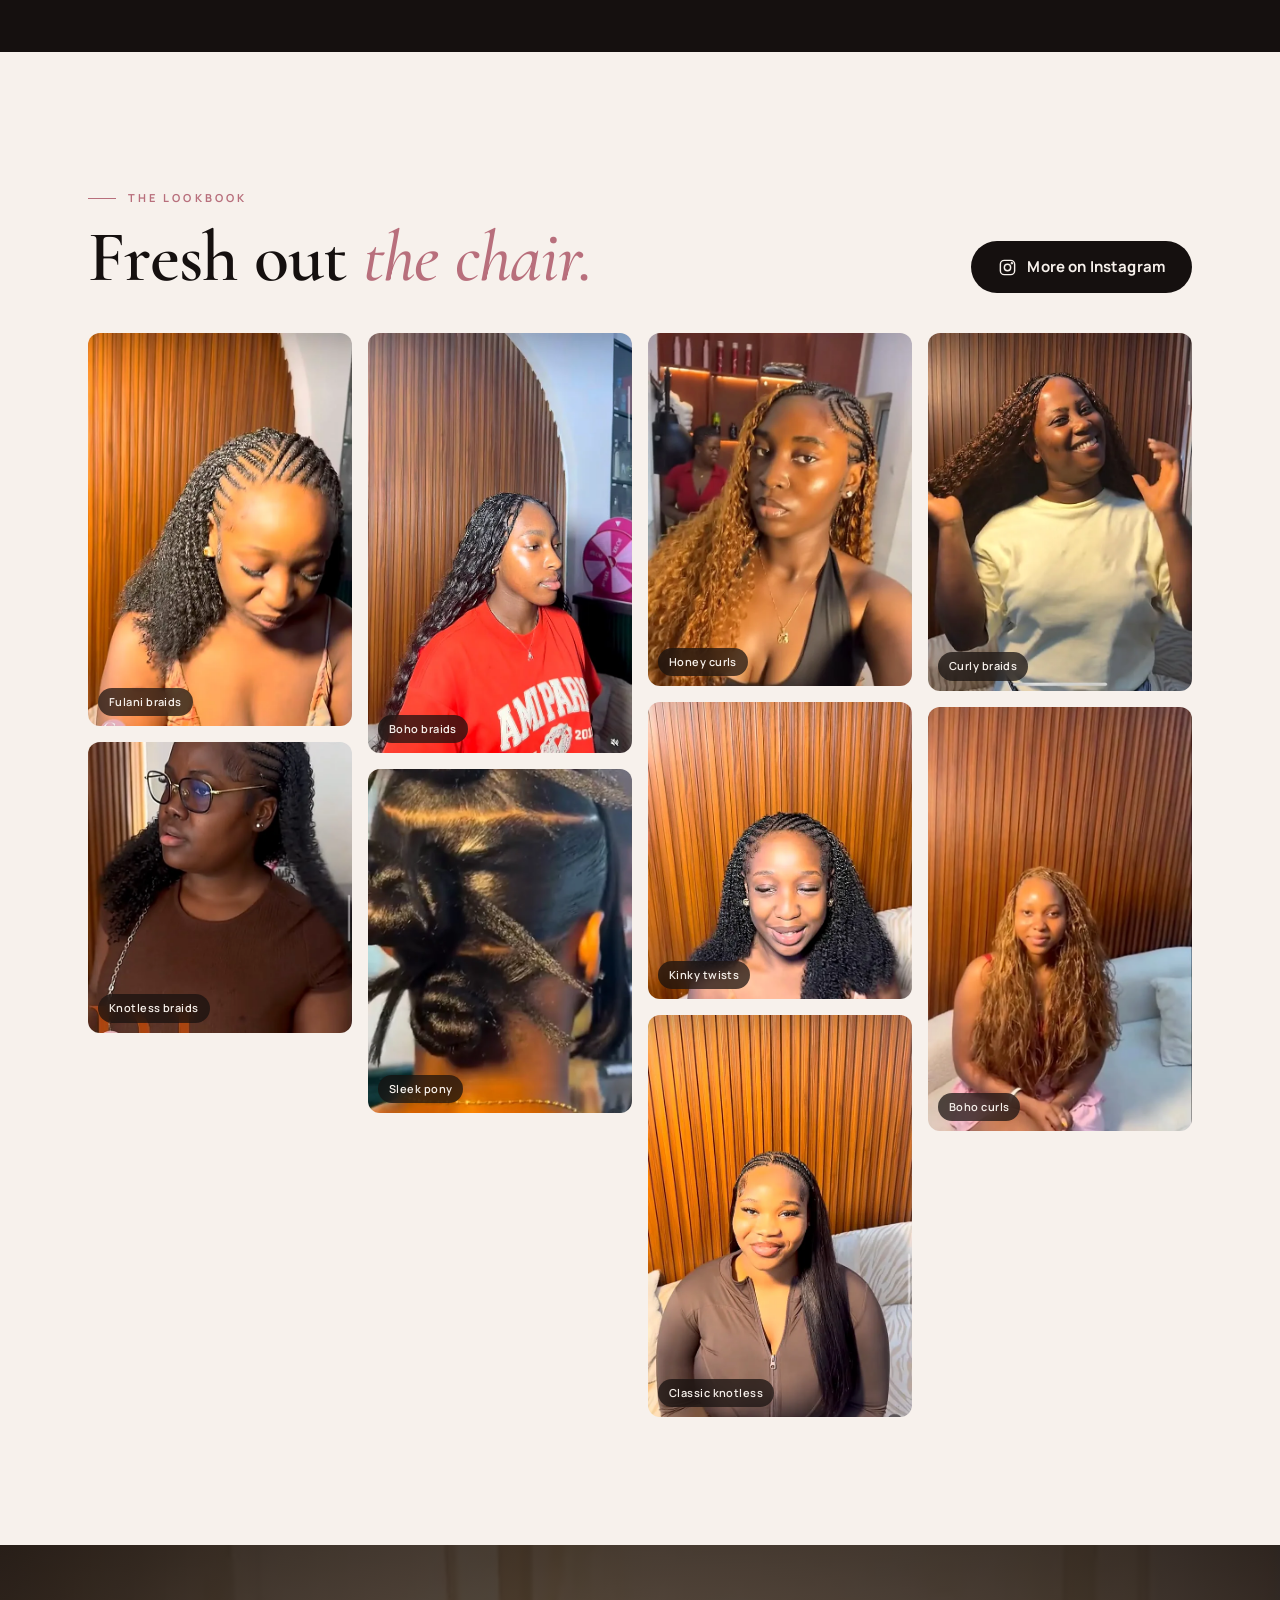
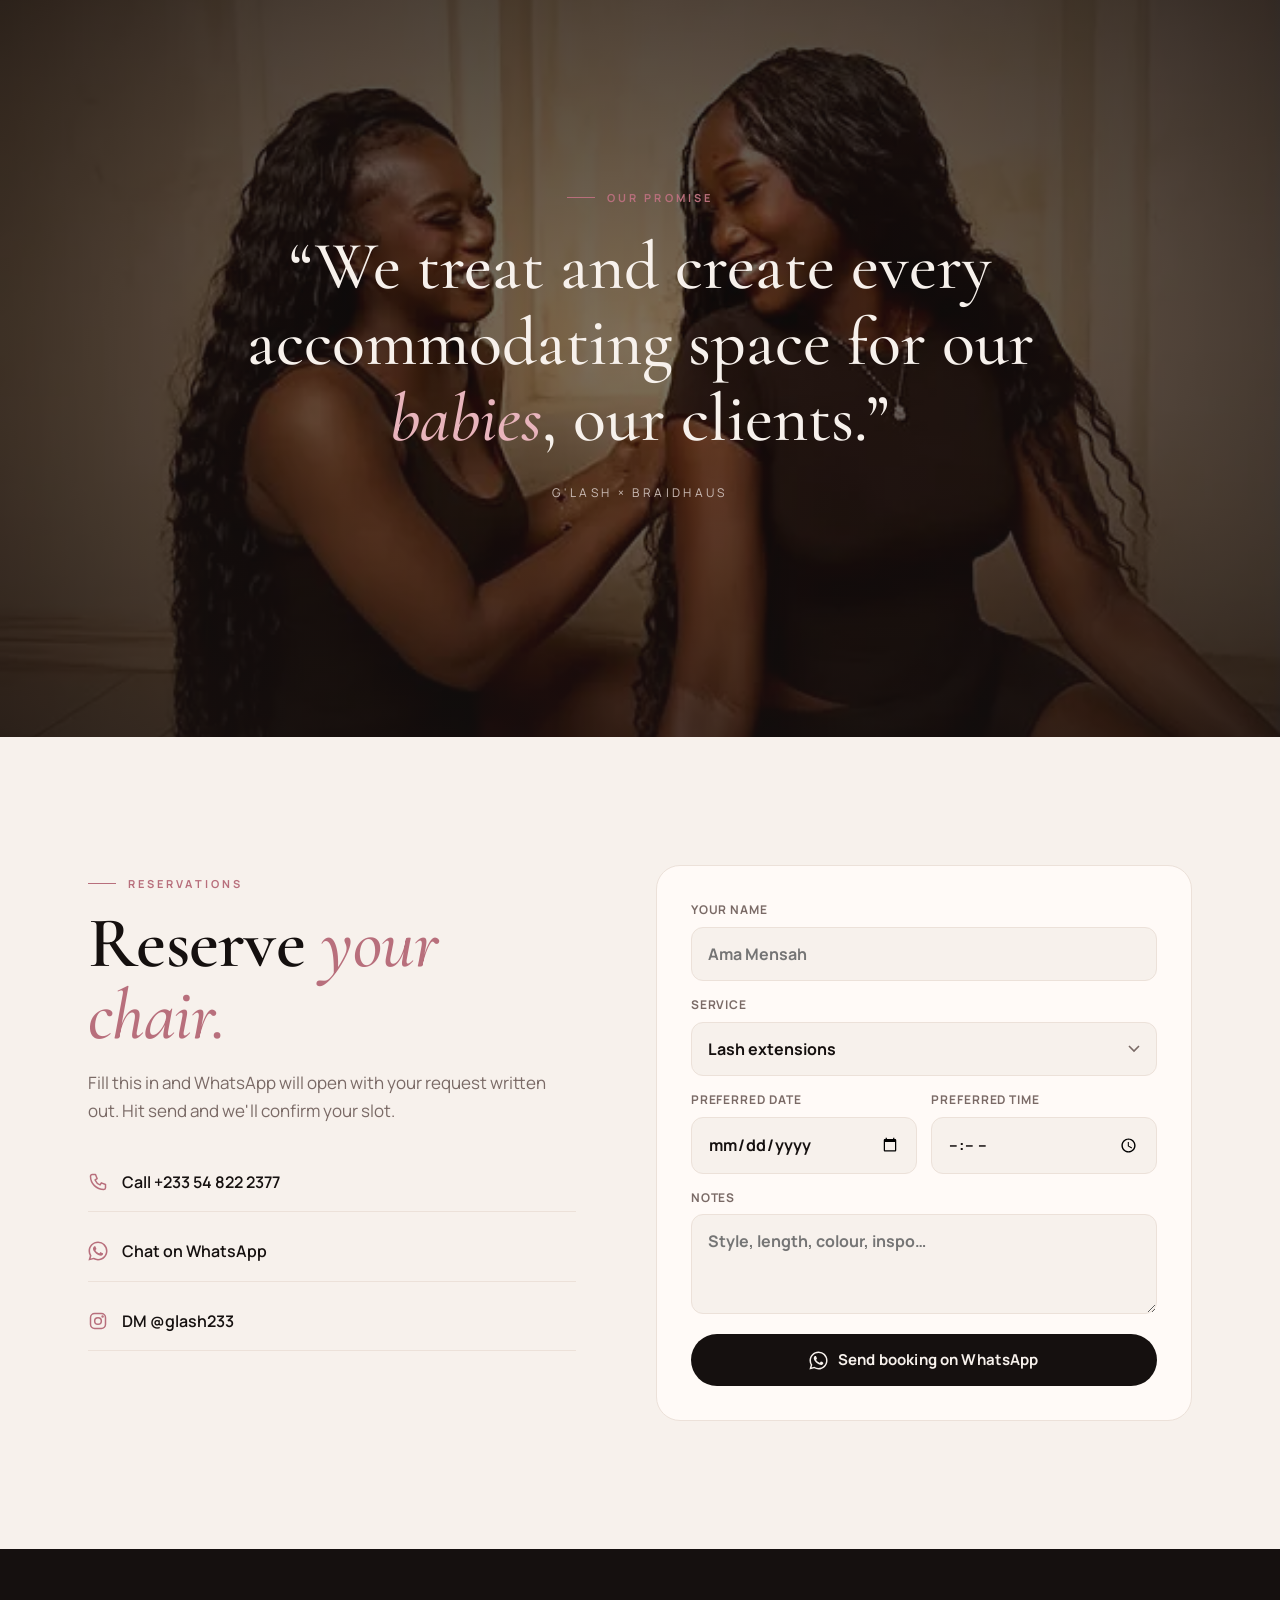
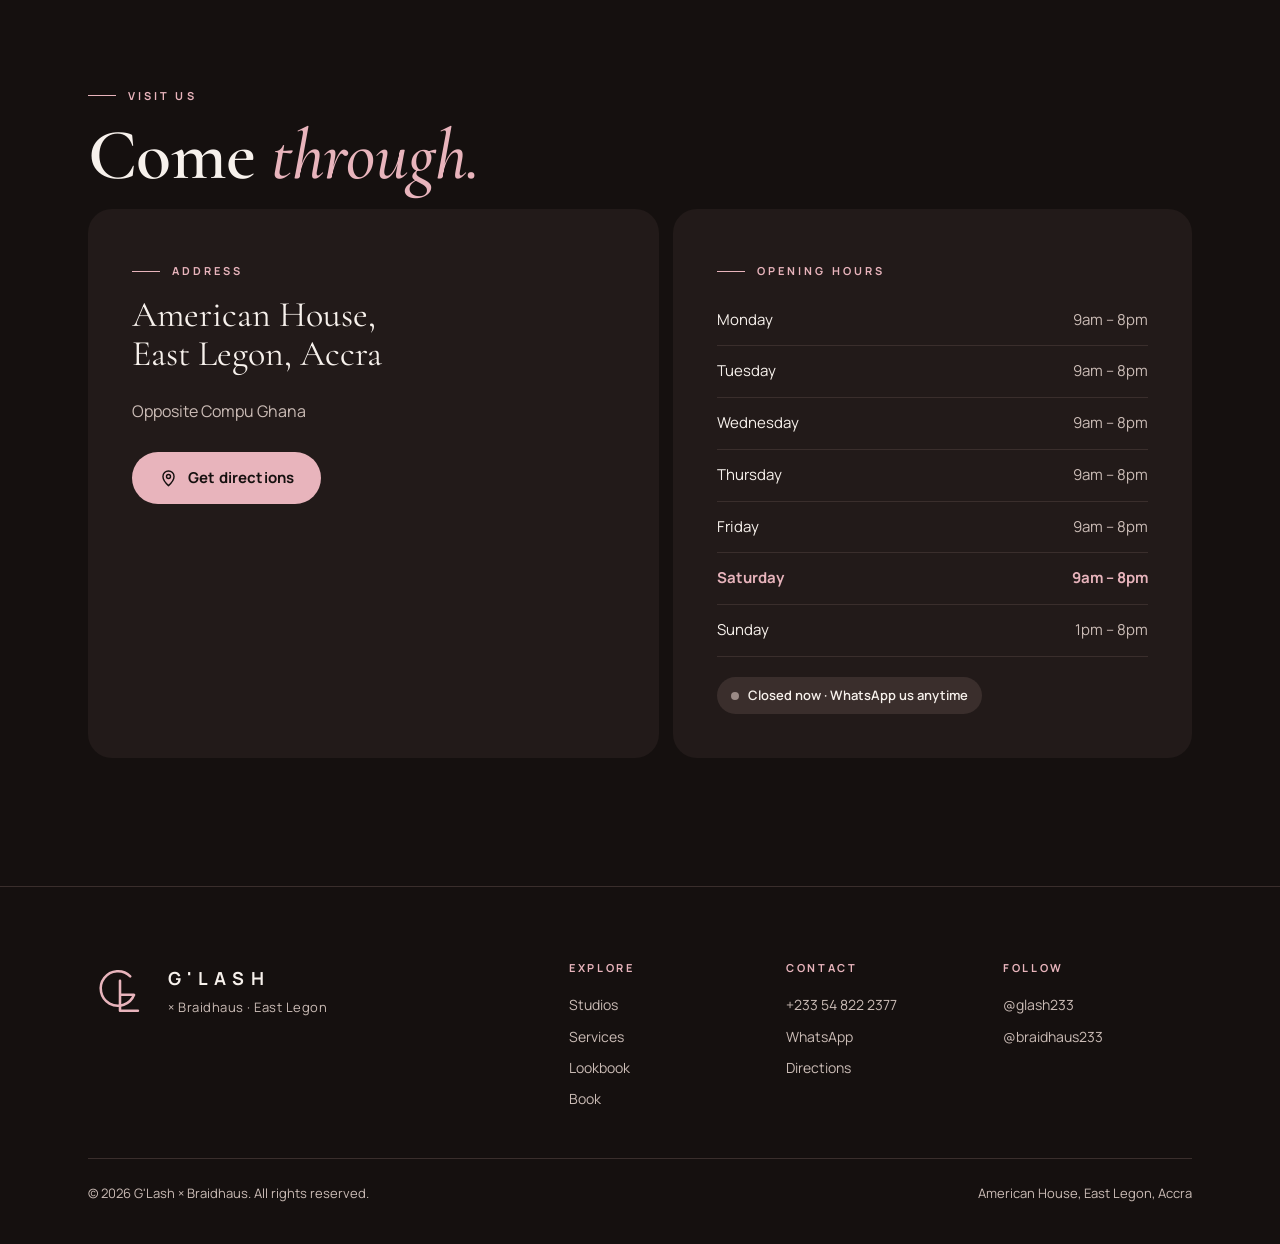
==== commit a0ddef57: "Redesign with studio photos, standalone hero, lookbook and PWA assets - Full-screen hero over a phot" ====
--- a/index.html
+++ b/index.html
@@ -2,301 +2,495 @@
 <html lang="en">
 <head>
 <meta charset="utf-8">
-<meta name="viewport" content="width=device-width, initial-scale=1">
-<title>G'Lash × Braidhaus — Lashes, Braids & Beauty in East Legon, Accra</title>
-<meta name="description" content="G'Lash and Braidhaus: lash extensions, braids, nails, brows, tattoos, piercings and wig bundles at American House, East Legon, Accra. Book on WhatsApp.">
-<meta name="theme-color" content="#e8b4bc">
-<meta property="og:title" content="G'Lash × Braidhaus — East Legon, Accra">
-<meta property="og:description" content="Lashes, braids, nails, brows, tattoos & piercings. Book on WhatsApp.">
+<meta name="viewport" content="width=device-width, initial-scale=1, viewport-fit=cover">
+<title>G'Lash × Braidhaus · Braids, Lashes & Beauty in East Legon, Accra</title>
+<meta name="description" content="G'Lash × Braidhaus at American House, East Legon, Accra: braids, lash extensions, brows, nails, tattoos, piercings and wig bundles. Book on WhatsApp.">
+<link rel="canonical" href="https://glash.vercel.app/">
+<meta name="theme-color" content="#15100f">
+
 <meta property="og:type" content="website">
+<meta property="og:site_name" content="G'Lash × Braidhaus">
+<meta property="og:title" content="G'Lash × Braidhaus · Braids, Lashes & Beauty">
+<meta property="og:description" content="Braids, lashes, brows, nails, tattoos & piercings at American House, East Legon. Book on WhatsApp.">
+<meta property="og:url" content="https://glash.vercel.app/">
+<meta property="og:image" content="https://glash.vercel.app/og.jpg">
+<meta property="og:image:width" content="1200">
+<meta property="og:image:height" content="630">
+<meta property="og:image:alt" content="G'Lash × Braidhaus: braids, lashes and beauty in East Legon, Accra">
+<meta property="og:locale" content="en_GH">
+<meta name="twitter:card" content="summary_large_image">
+<meta name="twitter:title" content="G'Lash × Braidhaus · Braids, Lashes & Beauty">
+<meta name="twitter:description" content="Braids, lashes, brows, nails, tattoos & piercings in East Legon, Accra.">
+<meta name="twitter:image" content="https://glash.vercel.app/og.jpg">
+
+<link rel="icon" href="/favicon.ico" sizes="32x32">
 <link rel="icon" href="/favicon.svg" type="image/svg+xml">
+<link rel="apple-touch-icon" href="/apple-touch-icon.png">
+<link rel="manifest" href="/site.webmanifest">
+
+<link rel="preload" as="image" href="/img/fulani-braids.webp" type="image/webp">
+<link rel="preload" as="image" href="/img/knotless-classic.webp" type="image/webp">
 <link rel="preconnect" href="https://fonts.googleapis.com">
 <link rel="preconnect" href="https://fonts.gstatic.com" crossorigin>
-<link href="https://fonts.googleapis.com/css2?family=Cormorant+Garamond:ital,wght@0,500;0,600;1,500&family=Inter:wght@400;500;600&display=swap" rel="stylesheet">
+<link href="https://fonts.googleapis.com/css2?family=Cormorant+Garamond:ital,wght@0,500;0,600;1,500;1,600&family=Manrope:wght@400;500;600;700&display=swap" rel="stylesheet">
+
 <script type="application/ld+json">
-{"@context":"https://schema.org","@type":"BeautySalon","name":"G'Lash × Braidhaus","telephone":"+233548222377",
+{"@context":"https://schema.org","@type":"BeautySalon","name":"G'Lash × Braidhaus","url":"https://glash.vercel.app/","image":"https://glash.vercel.app/og.jpg","telephone":"+233548222377",
 "address":{"@type":"PostalAddress","streetAddress":"American House, opposite Compu Ghana","addressLocality":"East Legon, Accra","addressCountry":"GH"},
 "openingHoursSpecification":[{"@type":"OpeningHoursSpecification","dayOfWeek":["Monday","Tuesday","Wednesday","Thursday","Friday","Saturday"],"opens":"09:00","closes":"20:00"},{"@type":"OpeningHoursSpecification","dayOfWeek":"Sunday","opens":"13:00","closes":"20:00"}],
 "sameAs":["https://www.instagram.com/glash233/","https://www.instagram.com/braidhaus233/"]}
 </script>
+<script>document.documentElement.classList.add('js')</script>
 <style>
 :root{
-  --pink:#e8b4bc;--pink-deep:#c9848f;--blush:#f8e7ea;--cream:#fdf8f6;
-  --ink:#1d1416;--muted:#6b5a5d;--line:#ead6da;--card:#ffffff;
-  --serif:"Cormorant Garamond",Georgia,serif;--sans:Inter,system-ui,-apple-system,sans-serif;
+  --ink:#15100f;--ink-2:#221a19;--ink-3:#3a2e2c;
+  --cream:#f7f1ec;--paper:#fffaf7;--sand:#ece1d9;
+  --blush:#e8b4bc;--rose:#b86f7c;--mute:#7a6a66;--mute-dk:#cbbcb6;
+  --serif:"Cormorant Garamond",Georgia,"Times New Roman",serif;
+  --sans:Manrope,system-ui,-apple-system,"Segoe UI",sans-serif;
+  --gut:20px;--r:18px;
+  --ease:cubic-bezier(.2,.7,.2,1);
 }
-*{box-sizing:border-box;margin:0;padding:0}
-html{scroll-behavior:smooth}
-body{font-family:var(--sans);color:var(--ink);background:var(--cream);line-height:1.6;-webkit-font-smoothing:antialiased}
+*,*::before,*::after{box-sizing:border-box;margin:0;padding:0}
+html{scroll-behavior:smooth;-webkit-text-size-adjust:100%}
+body{font-family:var(--sans);font-size:16px;line-height:1.65;color:var(--ink);background:var(--cream);-webkit-font-smoothing:antialiased;overflow-x:hidden}
+img{display:block;max-width:100%;height:auto}
 a{color:inherit}
-img,svg{display:block}
-.wrap{max-width:1120px;margin:0 auto;padding:0 20px}
-.btn{display:inline-flex;align-items:center;gap:10px;padding:14px 26px;border-radius:999px;font-weight:600;font-size:15px;text-decoration:none;border:0;cursor:pointer;transition:transform .15s,box-shadow .15s,background .15s}
-.btn:hover{transform:translateY(-2px)}
-.btn-dark{background:var(--ink);color:#fff;box-shadow:0 8px 24px -10px rgba(29,20,22,.6)}
-.btn-light{background:#fff;color:var(--ink);border:1px solid var(--line)}
-.btn svg{width:18px;height:18px}
-.eyebrow{font-size:12px;letter-spacing:.22em;text-transform:uppercase;color:var(--pink-deep);font-weight:600}
-h1,h2,h3{font-family:var(--serif);font-weight:600;line-height:1.05}
-h2{font-size:clamp(36px,5vw,54px);margin:10px 0 16px}
-
-/* nav */
-nav{position:sticky;top:0;z-index:20;background:rgba(253,248,246,.85);backdrop-filter:blur(12px);-webkit-backdrop-filter:blur(12px);border-bottom:1px solid var(--line)}
-nav .wrap{display:flex;align-items:center;justify-content:space-between;height:66px}
-.brand{display:flex;align-items:center;gap:10px;text-decoration:none;font-family:var(--serif);font-size:24px;font-weight:600}
-.brand svg{width:38px;height:38px}
-.links{display:flex;gap:28px;font-size:14px;font-weight:500}
-.links a{text-decoration:none;color:var(--muted)}
-.links a:hover{color:var(--ink)}
-nav .btn{padding:10px 18px;font-size:14px}
-@media(max-width:760px){.links{display:none}}
+button{font:inherit;color:inherit}
+:focus-visible{outline:2px solid var(--blush);outline-offset:3px;border-radius:6px}
+.wrap{width:100%;max-width:1200px;margin:0 auto;padding:0 var(--gut)}
+.sr{position:absolute;width:1px;height:1px;overflow:hidden;clip:rect(0 0 0 0);white-space:nowrap}
+
+/* type */
+.eyebrow{display:inline-flex;align-items:center;gap:12px;font-size:11px;font-weight:700;letter-spacing:.28em;text-transform:uppercase;color:var(--rose)}
+.eyebrow::before{content:"";width:28px;height:1px;background:currentColor}
+h1,h2,h3{font-family:var(--serif);font-weight:600;line-height:1;letter-spacing:-.01em}
+h2{font-size:clamp(40px,9vw,72px);margin:14px 0 18px}
+h2 em,h1 em{font-style:italic;font-weight:500;color:var(--blush)}
+.light h2 em{color:var(--rose)}
+.lede{font-size:17px;color:var(--mute);max-width:560px}
+
+/* buttons */
+.btn{display:inline-flex;align-items:center;justify-content:center;gap:10px;min-height:52px;padding:0 26px;border-radius:999px;font-weight:700;font-size:15px;letter-spacing:.01em;text-decoration:none;border:1px solid transparent;cursor:pointer;transition:transform .2s var(--ease),background .2s,color .2s,border-color .2s}
+.btn:active{transform:scale(.97)}
+.btn svg{width:19px;height:19px;flex:none}
+.btn-blush{background:var(--blush);color:var(--ink)}
+.btn-blush:hover{background:#f1c6cc}
+.btn-ghost{border-color:rgba(247,241,236,.4);color:var(--cream)}
+.btn-ghost:hover{background:rgba(247,241,236,.1);border-color:var(--cream)}
+.btn-ink{background:var(--ink);color:var(--cream)}
+.btn-ink:hover{background:var(--ink-3)}
+
+/* header */
+.hdr{position:fixed;inset:0 0 auto;z-index:50;transition:background .3s,backdrop-filter .3s,border-color .3s;border-bottom:1px solid transparent;padding-top:env(safe-area-inset-top)}
+.hdr .wrap{display:flex;align-items:center;justify-content:space-between;height:68px}
+.hdr.solid{background:rgba(21,16,15,.82);backdrop-filter:blur(14px) saturate(1.4);-webkit-backdrop-filter:blur(14px) saturate(1.4);border-color:rgba(255,255,255,.07)}
+.logo{display:inline-flex;align-items:center;gap:12px;text-decoration:none;color:var(--cream)}
+.logo svg{width:34px;height:34px;color:var(--blush)}
+.logo span{font-weight:700;font-size:14px;letter-spacing:.34em}
+.nav{display:none}
+.menu-btn{width:44px;height:44px;display:grid;place-items:center;background:none;border:0;cursor:pointer;color:var(--cream)}
+.menu-btn i{display:block;width:22px;height:1.5px;background:currentColor;position:relative;transition:transform .3s}
+.menu-btn i::before,.menu-btn i::after{content:"";position:absolute;left:0;width:22px;height:1.5px;background:currentColor;transition:transform .3s,top .3s}
+.menu-btn i::before{top:-7px}.menu-btn i::after{top:7px}
+.open .menu-btn i{background:transparent}
+.open .menu-btn i::before{top:0;transform:rotate(45deg)}
+.open .menu-btn i::after{top:0;transform:rotate(-45deg)}
+.drawer{position:fixed;inset:0;z-index:40;background:var(--ink);color:var(--cream);display:flex;flex-direction:column;justify-content:center;padding:100px var(--gut) 40px;gap:6px;opacity:0;visibility:hidden;transition:opacity .3s,visibility .3s}
+.open .drawer{opacity:1;visibility:visible}
+.drawer a{font-family:var(--serif);font-size:44px;text-decoration:none;line-height:1.25}
+.drawer a:hover{color:var(--blush)}
+.drawer .btn{margin-top:28px;font-family:var(--sans);font-size:15px;align-self:flex-start}
+body.lock{overflow:hidden}
 
 /* hero */
-.hero{position:relative;overflow:hidden;padding:80px 0 96px}
-.hero::before{content:"";position:absolute;inset:-20% -10% auto auto;width:640px;height:640px;border-radius:50%;background:radial-gradient(circle,var(--pink) 0%,rgba(232,180,188,0) 70%);opacity:.55;pointer-events:none}
-.hero .wrap{position:relative;display:grid;grid-template-columns:1.2fr .8fr;gap:48px;align-items:center}
-.hero h1{font-size:clamp(52px,8vw,96px);letter-spacing:-.01em;margin:14px 0 22px}
-.hero h1 em{font-style:italic;color:var(--pink-deep)}
-.hero p.lead{font-size:18px;color:var(--muted);max-width:520px;margin-bottom:32px}
-.cta{display:flex;flex-wrap:wrap;gap:12px}
-.meta{display:flex;flex-wrap:wrap;gap:22px;margin-top:36px;font-size:14px;color:var(--muted)}
-.meta b{color:var(--ink);font-weight:600}
-.badge{aspect-ratio:1;border-radius:50%;background:var(--pink);display:grid;place-items:center;box-shadow:0 30px 80px -30px rgba(201,132,143,.8);position:relative;max-width:420px;width:100%;justify-self:center}
-.badge svg{width:62%;height:auto}
-.badge .ring{position:absolute;inset:-14px;border:1px solid var(--pink-deep);border-radius:50%;opacity:.35}
-@media(max-width:860px){.hero{padding:48px 0 64px}.hero .wrap{grid-template-columns:1fr}.badge{max-width:260px;order:-1}}
+.hero{position:relative;min-height:100vh;min-height:100svh;display:flex;align-items:flex-end;color:var(--cream);background:var(--ink);overflow:hidden;isolation:isolate}
+.hero-bg{position:absolute;inset:0;z-index:-2;display:grid;grid-template-columns:repeat(2,1fr);gap:4px}
+.hero-bg div{background:var(--ink-2) center 20%/cover no-repeat;animation:drift 22s var(--ease) infinite alternate}
+.hero-bg div:nth-child(even){animation-delay:-11s;margin-top:-6vh}
+.hero-bg .p1{background-image:url(/img/fulani-braids.webp)}
+.hero-bg .p2{background-image:url(/img/knotless-classic.webp)}
+.hero-bg .p3,.hero-bg .p4,.hero-bg .p5{display:none}
+@keyframes drift{from{transform:scale(1.04) translateY(0)}to{transform:scale(1.12) translateY(-2%)}}
+.hero::after{content:"";position:absolute;inset:0;z-index:-1;background:
+  linear-gradient(180deg,rgba(21,16,15,.55) 0%,rgba(21,16,15,.15) 30%,rgba(21,16,15,.7) 62%,rgba(21,16,15,.97) 100%)}
+.hero-in{padding-top:120px;padding-bottom:56px}
+.hero .eyebrow{color:var(--blush);text-shadow:0 1px 12px rgba(0,0,0,.6)}
+.hero h1,.hero p{text-shadow:0 2px 24px rgba(0,0,0,.35)}
+.hero h1{font-size:clamp(56px,15vw,140px);line-height:.92;margin:18px 0 22px}
+.hero p{font-size:17px;color:var(--mute-dk);max-width:520px;margin-bottom:30px}
+.hero .ctas{display:flex;flex-direction:column;gap:12px}
+.hero-meta{display:flex;flex-wrap:wrap;gap:8px 22px;margin-top:34px;padding-top:22px;border-top:1px solid rgba(247,241,236,.16);font-size:13px;color:var(--mute-dk)}
+.hero-meta b{color:var(--cream);font-weight:600}
+.scroll-cue{display:none}
 
 /* marquee */
-.strip{background:var(--ink);color:var(--blush);overflow:hidden;white-space:nowrap;padding:16px 0;font-family:var(--serif);font-size:26px;font-style:italic}
-.strip div{display:inline-block;animation:slide 28s linear infinite}
-.strip span{margin:0 26px}
-.strip span::after{content:"✦";margin-left:52px;font-style:normal;font-size:14px;color:var(--pink);vertical-align:middle}
-@keyframes slide{to{transform:translateX(-50%)}}
-@media(prefers-reduced-motion:reduce){.strip div{animation:none}html{scroll-behavior:auto}}
+.ticker{background:var(--blush);color:var(--ink);overflow:hidden;padding:18px 0;font-family:var(--serif);font-style:italic;font-size:26px;white-space:nowrap}
+.ticker div{display:inline-flex;animation:tick 32s linear infinite}
+.ticker span{display:inline-flex;align-items:center;gap:28px;padding-right:28px}
+.ticker span::after{content:"✦";font-style:normal;font-size:12px}
+@keyframes tick{to{transform:translateX(-50%)}}
+
+/* sections */
+section{padding:88px 0}
+.dark{background:var(--ink);color:var(--cream)}
+.dark .lede{color:var(--mute-dk)}
+.dark .eyebrow{color:var(--blush)}
+
+/* about */
+.about{display:grid;gap:44px}
+.about-media{position:relative;display:grid;grid-template-columns:1.25fr 1fr;gap:12px;align-items:end}
+.about-media img{width:100%;border-radius:var(--r);object-fit:cover;aspect-ratio:3/4}
+.about-media img:last-child{aspect-ratio:4/5;margin-bottom:-28px}
+.stamp{position:absolute;left:50%;top:-26px;transform:translateX(-50%);width:104px;height:104px;border-radius:50%;background:var(--ink);color:var(--blush);display:grid;place-items:center;text-align:center;font-family:var(--serif);font-style:italic;font-size:17px;line-height:1.1;box-shadow:0 0 0 6px var(--cream)}
+.pair{display:grid;gap:14px;margin-top:30px}
+.pair a{display:flex;justify-content:space-between;align-items:center;gap:16px;padding:20px 22px;border:1px solid var(--sand);border-radius:var(--r);background:var(--paper);text-decoration:none;transition:border-color .2s,transform .2s var(--ease)}
+.pair a:hover{border-color:var(--rose);transform:translateY(-2px)}
+.pair b{font-family:var(--serif);font-size:28px;font-weight:600;line-height:1}
+.pair small{display:block;font-size:13px;color:var(--mute);margin-top:4px}
+.pair em{font-style:normal;font-size:13px;font-weight:700;color:var(--rose);white-space:nowrap}
 
 /* services */
-section{padding:96px 0}
-.head{max-width:620px;margin-bottom:48px}
-.head p{color:var(--muted);font-size:17px}
-.grid{display:grid;grid-template-columns:repeat(auto-fill,minmax(250px,1fr));gap:18px}
-.card{background:var(--card);border:1px solid var(--line);border-radius:22px;padding:28px;transition:transform .2s,box-shadow .2s,border-color .2s}
-.card:hover{transform:translateY(-4px);box-shadow:0 20px 40px -24px rgba(201,132,143,.7);border-color:var(--pink)}
-.ico{width:48px;height:48px;border-radius:14px;background:var(--blush);display:grid;place-items:center;margin-bottom:18px;color:var(--pink-deep)}
-.ico svg{width:24px;height:24px}
-.card h3{font-size:28px;margin-bottom:8px}
-.card p{color:var(--muted);font-size:15px}
-.card a{display:inline-block;margin-top:16px;font-size:14px;font-weight:600;color:var(--pink-deep);text-decoration:none}
-.card a:hover{text-decoration:underline}
-
-/* two brands */
-.brands{background:var(--blush)}
-.duo{display:grid;grid-template-columns:1fr 1fr;gap:18px}
-.duo .card{padding:40px}
-.duo h3{font-size:40px}
-.duo .tag{font-size:13px;color:var(--pink-deep);font-weight:600;letter-spacing:.08em;text-transform:uppercase;margin-bottom:12px}
-@media(max-width:760px){.duo{grid-template-columns:1fr}}
+.svc-grid{display:grid;gap:14px;margin-top:44px}
+.svc{position:relative;border-radius:var(--r);overflow:hidden;min-height:440px;display:flex;align-items:flex-end;color:var(--cream);background:var(--ink-2);text-decoration:none;isolation:isolate}
+.svc img{position:absolute;inset:0;width:100%;height:100%;object-fit:cover;z-index:-2;transition:transform .9s var(--ease)}
+.svc:hover img{transform:scale(1.06)}
+.svc::after{content:"";position:absolute;inset:0;z-index:-1;background:linear-gradient(180deg,rgba(21,16,15,0) 35%,rgba(21,16,15,.92))}
+.svc-body{padding:26px}
+.svc .num{font-size:12px;letter-spacing:.24em;color:var(--blush);font-weight:700}
+.svc h3{font-size:40px;margin:8px 0 8px}
+.svc p{font-size:15px;color:var(--mute-dk);max-width:340px}
+.svc .go{display:inline-flex;align-items:center;gap:8px;margin-top:16px;font-size:13px;font-weight:700;letter-spacing:.06em;text-transform:uppercase;color:var(--blush)}
+.svc.feature{background:var(--blush);color:var(--ink);min-height:0}
+.svc.feature::after{display:none}
+.svc.feature .svc-body{padding:34px 26px}
+.svc.feature .num,.svc.feature .go{color:var(--ink)}
+.svc.feature p{color:var(--ink-3)}
+.svc.feature h3{font-size:52px}
+.svc.feature h3 em{font-style:italic;font-weight:500}
+.extras{margin-top:14px;border-top:1px solid var(--ink-3)}
+.extras a{display:grid;grid-template-columns:auto 1fr auto;align-items:center;gap:18px;padding:22px 4px;border-bottom:1px solid var(--ink-3);text-decoration:none;transition:padding .3s var(--ease),color .2s}
+.extras a:hover{padding-left:14px;color:var(--blush)}
+.extras .num{font-size:12px;letter-spacing:.2em;color:var(--blush);font-weight:700}
+.extras b{font-family:var(--serif);font-size:30px;font-weight:600;line-height:1.1}
+.extras small{display:block;font-family:var(--sans);font-size:13px;font-weight:400;color:var(--mute-dk)}
+.extras .arr{font-size:20px;color:var(--blush)}
+
+/* lookbook */
+.look-head{display:flex;flex-direction:column;gap:20px;margin-bottom:40px}
+.look{columns:2;column-gap:10px}
+.look button{display:block;width:100%;margin:0 0 10px;padding:0;border:0;background:var(--sand);border-radius:12px;overflow:hidden;cursor:zoom-in;break-inside:avoid;position:relative}
+.look img{width:100%;transition:transform .7s var(--ease),filter .4s}
+.look button:hover img{transform:scale(1.04)}
+.look button span{position:absolute;left:10px;bottom:10px;padding:5px 11px;border-radius:999px;background:rgba(21,16,15,.72);backdrop-filter:blur(6px);-webkit-backdrop-filter:blur(6px);color:var(--cream);font-size:11px;font-weight:600;letter-spacing:.04em}
+dialog{margin:auto;border:0;padding:0;background:transparent;max-width:min(92vw,560px);max-height:92vh;overflow:visible}
+dialog::backdrop{background:rgba(21,16,15,.92);backdrop-filter:blur(6px)}
+dialog img{max-height:84vh;width:auto;border-radius:14px;margin:0 auto}
+dialog p{color:var(--cream);text-align:center;margin-top:12px;font-family:var(--serif);font-style:italic;font-size:22px}
+.x{position:fixed;top:16px;right:16px;width:46px;height:46px;border-radius:50%;border:1px solid rgba(247,241,236,.3);background:rgba(21,16,15,.6);color:var(--cream);font-size:24px;cursor:pointer}
 
 /* promise */
-.promise{text-align:center}
-.promise blockquote{font-family:var(--serif);font-size:clamp(30px,4.4vw,50px);line-height:1.2;max-width:860px;margin:18px auto 0}
-.promise blockquote em{color:var(--pink-deep)}
+.promise{position:relative;min-height:88vh;display:flex;align-items:center;color:var(--cream);text-align:center;isolation:isolate;overflow:hidden}
+.promise img{position:absolute;inset:0;width:100%;height:100%;object-fit:cover;object-position:center 30%;z-index:-2}
+.promise::after{content:"";position:absolute;inset:0;z-index:-1;background:radial-gradient(ellipse at center,rgba(21,16,15,.55),rgba(21,16,15,.88))}
+.promise blockquote{font-family:var(--serif);font-size:clamp(34px,7.4vw,68px);line-height:1.12;font-weight:500;max-width:940px;margin:22px auto 0}
+.promise blockquote em{color:var(--blush)}
+.promise cite{display:block;margin-top:26px;font-style:normal;font-size:12px;letter-spacing:.28em;text-transform:uppercase;color:var(--mute-dk)}
 
 /* booking */
-.book{background:var(--ink);color:#fff;border-radius:32px;padding:56px;display:grid;grid-template-columns:1fr 1fr;gap:48px}
-.book h2{color:#fff}
-.book .eyebrow{color:var(--pink)}
-.book p{color:#cdbfc2}
-form{display:grid;gap:14px}
-label{font-size:13px;font-weight:500;color:#cdbfc2;display:grid;gap:6px}
-input,select,textarea{font:inherit;font-size:15px;padding:13px 16px;border-radius:14px;border:1px solid #3a2d30;background:#2a1f22;color:#fff;width:100%}
-input:focus,select:focus,textarea:focus{outline:2px solid var(--pink);outline-offset:1px;border-color:transparent}
-.row{display:grid;grid-template-columns:1fr 1fr;gap:14px}
-form .btn{background:var(--pink);color:var(--ink);justify-content:center;margin-top:6px}
-@media(max-width:860px){.book{grid-template-columns:1fr;padding:32px 22px;border-radius:24px}.row{grid-template-columns:1fr}}
+.book{display:grid;gap:40px}
+form{display:grid;gap:14px;background:var(--paper);border:1px solid var(--sand);border-radius:24px;padding:24px}
+label{display:grid;gap:7px;font-size:12px;font-weight:700;letter-spacing:.08em;text-transform:uppercase;color:var(--mute)}
+input,select,textarea{font:inherit;font-size:16px;letter-spacing:0;text-transform:none;color:var(--ink);width:100%;min-height:52px;padding:13px 16px;border-radius:12px;border:1px solid var(--sand);background:var(--cream);-webkit-appearance:none;appearance:none}
+select{background-image:url("data:image/svg+xml,%3Csvg xmlns='http://www.w3.org/2000/svg' width='12' height='8'%3E%3Cpath d='M1 1l5 5 5-5' fill='none' stroke='%237a6a66' stroke-width='1.6'/%3E%3C/svg%3E");background-repeat:no-repeat;background-position:right 16px center;padding-right:40px}
+textarea{min-height:100px;resize:vertical}
+input:focus,select:focus,textarea:focus{outline:none;border-color:var(--rose);box-shadow:0 0 0 3px rgba(184,111,124,.18)}
+.row{display:grid;gap:14px}
+form .btn{width:100%;margin-top:6px}
+.book-alt{display:grid;gap:10px;margin-top:28px}
+.book-alt a{display:flex;align-items:center;gap:14px;padding:16px 0;border-bottom:1px solid var(--sand);text-decoration:none;font-weight:600}
+.book-alt a:hover{color:var(--rose)}
+.book-alt svg{width:20px;height:20px;color:var(--rose);flex:none}
 
 /* visit */
-.visit{display:grid;grid-template-columns:1fr 1fr;gap:18px}
-.visit .card{padding:34px}
-.hours{width:100%;border-collapse:collapse;font-size:15px;margin-top:8px}
-.hours td{padding:12px 0;border-bottom:1px solid var(--line)}
-.hours td:last-child{text-align:right;font-weight:600}
-.hours tr.today td{color:var(--pink-deep)}
-.status{display:inline-flex;align-items:center;gap:8px;font-size:13px;font-weight:600;padding:6px 12px;border-radius:999px;background:var(--blush);margin-top:16px}
-.status i{width:8px;height:8px;border-radius:50%;background:#aaa}
-.status.open i{background:#2fae64}
-.card .addr{font-family:var(--serif);font-size:30px;line-height:1.2;margin:10px 0 18px}
-.contact-list{list-style:none;display:grid;gap:10px;font-size:15px;margin-bottom:22px}
-.contact-list a{text-decoration:none;font-weight:500}
-.contact-list a:hover{color:var(--pink-deep)}
-@media(max-width:760px){.visit{grid-template-columns:1fr}section{padding:72px 0}}
-
-footer{padding:40px 0;border-top:1px solid var(--line);font-size:14px;color:var(--muted)}
-footer .wrap{display:flex;flex-wrap:wrap;gap:16px;justify-content:space-between;align-items:center}
-
-.fab{position:fixed;right:18px;bottom:18px;z-index:30;width:58px;height:58px;border-radius:50%;background:#25d366;display:grid;place-items:center;box-shadow:0 10px 30px -8px rgba(0,0,0,.4);transition:transform .15s}
+.visit{display:grid;gap:14px}
+.vcard{background:var(--ink-2);border-radius:24px;padding:30px 24px}
+.addr{font-family:var(--serif);font-size:36px;line-height:1.1;margin:14px 0 24px}
+.hours{width:100%;border-collapse:collapse;font-size:15px;margin-top:14px}
+.hours td{padding:13px 0;border-bottom:1px solid var(--ink-3)}
+.hours td:last-child{text-align:right;color:var(--mute-dk)}
+.hours tr.today td{color:var(--blush);font-weight:700}
+.status{display:inline-flex;align-items:center;gap:9px;margin-top:20px;font-size:13px;font-weight:600;padding:8px 14px;border-radius:999px;background:var(--ink-3)}
+.status i{width:8px;height:8px;border-radius:50%;background:#9a8a86}
+.status.on i{background:#48c27a;box-shadow:0 0 0 4px rgba(72,194,122,.2)}
+
+/* footer */
+footer{background:var(--ink);color:var(--mute-dk);padding:72px 0 calc(40px + env(safe-area-inset-bottom));border-top:1px solid var(--ink-3)}
+.f-top{display:grid;gap:36px;padding-bottom:44px;border-bottom:1px solid var(--ink-3)}
+.f-logo{display:flex;align-items:center;gap:16px;color:var(--cream);text-decoration:none}
+.f-logo svg{width:64px;height:64px;color:var(--blush)}
+.f-logo b{display:block;font-size:18px;letter-spacing:.34em;font-weight:700}
+.f-logo small{display:block;font-size:13px;letter-spacing:.04em;margin-top:4px;color:var(--mute-dk)}
+.f-cols{display:grid;grid-template-columns:1fr 1fr;gap:28px;font-size:14px}
+.f-cols h4{font-size:11px;letter-spacing:.24em;text-transform:uppercase;color:var(--blush);margin-bottom:12px}
+.f-cols a{display:block;text-decoration:none;padding:4px 0}
+.f-cols a:hover{color:var(--cream)}
+.f-bot{display:flex;flex-direction:column;gap:6px;padding-top:24px;font-size:13px}
+
+/* floating whatsapp */
+.fab{position:fixed;right:16px;bottom:calc(16px + env(safe-area-inset-bottom));z-index:30;width:58px;height:58px;border-radius:50%;background:#25d366;color:#fff;display:grid;place-items:center;box-shadow:0 12px 30px -8px rgba(0,0,0,.45);transition:transform .2s var(--ease),opacity .3s}
 .fab:hover{transform:scale(1.08)}
-.fab svg{width:30px;height:30px;fill:#fff}
+.fab svg{width:30px;height:30px}
+.fab.hide{opacity:0;pointer-events:none;transform:scale(.8)}
+
+/* reveal */
+.js .rv{opacity:0;transform:translateY(26px);transition:opacity .9s var(--ease),transform .9s var(--ease)}
+.js .rv.in{opacity:1;transform:none}
+
+/* ≥ 640 */
+@media (min-width:640px){
+  :root{--gut:32px}
+  .hero .ctas{flex-direction:row}
+  .hero-bg{grid-template-columns:repeat(3,1fr)}
+  .hero-bg .p3{display:block;background-image:url(/img/cornrows-profile.webp)}
+  .look{columns:3;column-gap:14px}
+  .look button{margin-bottom:14px}
+  .row{grid-template-columns:1fr 1fr}
+  form{padding:34px}
+  .svc-grid{grid-template-columns:1fr 1fr}
+  .svc.feature{grid-column:1/-1}
+  .f-cols{grid-template-columns:repeat(3,1fr)}
+}
+/* ≥ 960 */
+@media (min-width:960px){
+  :root{--gut:48px}
+  section{padding:128px 0}
+  .nav{display:flex;align-items:center;gap:34px;font-size:13px;font-weight:600;letter-spacing:.06em}
+  .nav a{text-decoration:none;color:var(--mute-dk);transition:color .2s}
+  .nav a:hover{color:var(--cream)}
+  .nav .btn{min-height:42px;padding:0 20px;font-size:13px;color:var(--ink)}
+  .menu-btn,.drawer{display:none}
+  .hdr .wrap{height:84px}
+  .hero-bg{grid-template-columns:repeat(5,1fr)}
+  .hero-bg .p4{display:block;background-image:url(/img/curls-honey.webp)}
+  .hero-bg .p5{display:block;background-image:url(/img/boho-braids.webp)}
+  .hero::after{background:linear-gradient(180deg,rgba(21,16,15,.6) 0%,rgba(21,16,15,.25) 35%,rgba(21,16,15,.82) 75%,rgba(21,16,15,.97) 100%)}
+  .hero-in{padding-bottom:84px;display:grid;grid-template-columns:1.4fr 1fr;align-items:end;gap:48px}
+  .hero-in .side{padding-bottom:6px}
+  .hero-meta{grid-column:1/-1}
+  .scroll-cue{display:flex;flex-direction:column;align-items:center;gap:12px;position:absolute;left:50%;transform:translateX(-50%);bottom:26px;font-size:11px;letter-spacing:.28em;text-transform:uppercase;color:var(--mute-dk);text-decoration:none}
+  .scroll-cue::after{content:"";width:1px;height:40px;background:linear-gradient(var(--blush),transparent);animation:cue 2s infinite}
+  @keyframes cue{0%{transform:scaleY(0);transform-origin:top}50%{transform:scaleY(1);transform-origin:top}51%{transform-origin:bottom}100%{transform:scaleY(0);transform-origin:bottom}}
+  .about{grid-template-columns:1fr 1fr;gap:88px;align-items:center}
+  .about-media{order:-1}
+  .svc-grid{grid-template-columns:repeat(4,1fr);grid-template-rows:380px 380px;grid-template-areas:"lash lash braid pony" "curl nail braid pony"}
+  .svc{min-height:0}
+  .svc-grid>:nth-child(1){grid-area:lash}
+  .svc-grid>:nth-child(2){grid-area:braid}
+  .svc-grid>:nth-child(3){grid-area:pony}
+  .svc-grid>:nth-child(4){grid-area:curl}
+  .svc-grid>:nth-child(5){grid-area:nail}
+  .svc h3{font-size:36px}
+  .svc.feature h3{font-size:60px}
+  .extras{display:grid;grid-template-columns:repeat(2,1fr);column-gap:48px;border-top:0}
+  .extras a:nth-child(-n+2){border-top:1px solid var(--ink-3)}
+  .look-head{flex-direction:row;justify-content:space-between;align-items:flex-end}
+  .look{columns:4;column-gap:16px}
+  .look button{margin-bottom:16px}
+  .book{grid-template-columns:1fr 1.1fr;gap:80px;align-items:start}
+  .visit{grid-template-columns:1.1fr 1fr}
+  .vcard{padding:44px}
+  .f-top{grid-template-columns:1fr 1.4fr;align-items:start}
+  .f-bot{flex-direction:row;justify-content:space-between}
+}
+@media (prefers-reduced-motion:reduce){
+  *,*::before,*::after{animation:none!important;transition:none!important}
+  html{scroll-behavior:auto}
+  .js .rv{opacity:1;transform:none}
+}
 </style>
 </head>
 <body>
 
 <svg width="0" height="0" style="position:absolute" aria-hidden="true">
+  <symbol id="mono" viewBox="0 0 100 100"><g fill="none" stroke="currentColor" stroke-width="4" stroke-linecap="round" stroke-linejoin="round"><path d="M66 27a27 27 0 1 0 6 29H52"/><path d="M50 34v47h28"/></g></symbol>
   <symbol id="wa" viewBox="0 0 24 24"><path fill="currentColor" d="M17.47 14.38c-.3-.15-1.76-.87-2.03-.97-.27-.1-.47-.15-.67.15-.2.3-.77.97-.94 1.17-.17.2-.35.22-.65.07-.3-.15-1.26-.46-2.4-1.48-.89-.79-1.49-1.77-1.66-2.07-.17-.3-.02-.46.13-.61.13-.13.3-.35.45-.52.15-.17.2-.3.3-.5.1-.2.05-.37-.02-.52-.08-.15-.67-1.61-.92-2.21-.24-.58-.49-.5-.67-.51h-.57c-.2 0-.52.07-.79.37-.27.3-1.04 1.02-1.04 2.48s1.07 2.88 1.21 3.08c.15.2 2.1 3.2 5.08 4.49.71.31 1.26.49 1.7.63.71.23 1.36.2 1.87.12.57-.09 1.76-.72 2.01-1.41.25-.7.25-1.29.17-1.41-.07-.13-.27-.2-.57-.35zM12.05 21.5h-.01a9.5 9.5 0 0 1-4.84-1.33l-.35-.21-3.6.94.96-3.5-.23-.36A9.46 9.46 0 0 1 2.53 12C2.53 6.76 6.8 2.5 12.05 2.5c2.54 0 4.93.99 6.72 2.79a9.43 9.43 0 0 1 2.78 6.72c0 5.24-4.27 9.5-9.5 9.5zm8.09-17.59A11.36 11.36 0 0 0 12.05.5C5.73.5.6 5.63.6 11.95c0 2.02.53 3.99 1.53 5.72L.5 23.5l5.97-1.57a11.4 11.4 0 0 0 5.47 1.4h.01c6.31 0 11.45-5.14 11.45-11.45 0-3.06-1.19-5.94-3.36-8.1z"/></symbol>
-  <symbol id="logo" viewBox="0 0 100 100"><g fill="none" stroke="currentColor" stroke-width="4.5" stroke-linecap="round"><path d="M58 22a26 26 0 1 0 6 32H48"/><path d="M50 30v54h28"/></g></symbol>
+  <symbol id="ph" viewBox="0 0 24 24"><path fill="none" stroke="currentColor" stroke-width="1.8" stroke-linejoin="round" d="M5 3h4l2 5-2.5 1.5a11 11 0 0 0 6 6L16 13l5 2v4a2 2 0 0 1-2 2A16 16 0 0 1 3 5a2 2 0 0 1 2-2"/></symbol>
+  <symbol id="ig" viewBox="0 0 24 24"><g fill="none" stroke="currentColor" stroke-width="1.8"><rect x="3" y="3" width="18" height="18" rx="5"/><circle cx="12" cy="12" r="4"/><circle cx="17.5" cy="6.5" r=".6" fill="currentColor"/></g></symbol>
+  <symbol id="pin" viewBox="0 0 24 24"><g fill="none" stroke="currentColor" stroke-width="1.8"><path d="M12 21s-7-6.2-7-11.5a7 7 0 0 1 14 0C19 14.8 12 21 12 21z"/><circle cx="12" cy="9.5" r="2.5"/></g></symbol>
 </svg>
 
-<nav>
+<header class="hdr" id="hdr">
   <div class="wrap">
-    <a class="brand" href="#top" aria-label="G'Lash home"><svg style="color:var(--pink-deep)"><use href="#logo"/></svg>G'Lash</a>
-    <div class="links"><a href="#services">Services</a><a href="#brands">Our Studios</a><a href="#book">Book</a><a href="#visit">Visit</a></div>
-    <a class="btn btn-dark" href="https://wa.me/233548222377" target="_blank" rel="noopener"><svg><use href="#wa"/></svg>Book now</a>
-  </div>
-</nav>
-
-<header class="hero" id="top">
+    <a class="logo" href="#top" aria-label="G'Lash home"><svg aria-hidden="true"><use href="#mono"/></svg><span>G'LASH</span></a>
+    <nav class="nav" aria-label="Main">
+      <a href="#about">Studios</a><a href="#services">Services</a><a href="#lookbook">Lookbook</a><a href="#visit">Visit</a>
+      <a class="btn btn-blush" href="#book">Book now</a>
+    </nav>
+    <button class="menu-btn" id="menuBtn" aria-label="Open menu" aria-expanded="false" aria-controls="drawer"><i></i></button>
+  </div>
+</header>
+<div class="drawer" id="drawer">
+  <a href="#about">Studios</a><a href="#services">Services</a><a href="#lookbook">Lookbook</a><a href="#book">Book</a><a href="#visit">Visit</a>
+  <a class="btn btn-blush" href="https://wa.me/233548222377" target="_blank" rel="noopener"><svg><use href="#wa"/></svg>WhatsApp us</a>
+</div>
+
+<main>
+<section class="hero" id="top" aria-label="Welcome" style="padding:0">
+  <div class="hero-bg" aria-hidden="true"><div class="p1"></div><div class="p2"></div><div class="p3"></div><div class="p4"></div><div class="p5"></div></div>
+  <div class="wrap hero-in">
+    <div>
+      <span class="eyebrow">East Legon · Accra</span>
+      <h1>Crowned<br>&amp; <em>glowing.</em></h1>
+    </div>
+    <div class="side">
+      <p>Braids, lashes, brows, nails, tattoos and piercings, all under one roof at American House. G'Lash × Braidhaus is where Accra comes to get done right.</p>
+      <div class="ctas">
+        <a class="btn btn-blush" href="#book"><svg><use href="#wa"/></svg>Book on WhatsApp</a>
+        <a class="btn btn-ghost" href="#lookbook">View the lookbook</a>
+      </div>
+    </div>
+    <div class="hero-meta"><span><b>Mon–Sat</b> 9am–8pm</span><span><b>Sun</b> 1pm–8pm</span><span><b>Opposite</b> Compu Ghana</span></div>
+  </div>
+  <a class="scroll-cue" href="#about">Scroll</a>
+</section>
+
+<div class="ticker" aria-hidden="true"><div>
+  <span>Knotless braids</span><span>Fulani braids</span><span>Lash extensions</span><span>Sleek ponytails</span><span>Boho curls</span><span>Brows</span><span>Nails</span><span>Tattoos</span><span>Piercings</span><span>Wig bundles</span>
+  <span>Knotless braids</span><span>Fulani braids</span><span>Lash extensions</span><span>Sleek ponytails</span><span>Boho curls</span><span>Brows</span><span>Nails</span><span>Tattoos</span><span>Piercings</span><span>Wig bundles</span>
+</div></div>
+
+<section id="about" class="light">
+  <div class="wrap about">
+    <div class="rv">
+      <span class="eyebrow">Two studios, one home</span>
+      <h2>G'Lash <em>×</em><br>Braidhaus</h2>
+      <p class="lede">G'Lash does lashes, brows and nails. Braidhaus, our sister store, does braids of every kind and sells wig bundles. Both share one warm, beautiful space in East Legon where every client is treated like one of our babies.</p>
+      <div class="pair">
+        <a href="https://www.instagram.com/glash233/" target="_blank" rel="noopener"><span><b>G'Lash</b><small>Lashes · Brows · Nails · Tattoos · Piercings</small></span><em>@glash233 ↗</em></a>
+        <a href="https://www.instagram.com/braidhaus233/" target="_blank" rel="noopener"><span><b>Braidhaus</b><small>Braids · Styling · Wig bundles</small></span><em>@braidhaus233 ↗</em></a>
+      </div>
+    </div>
+    <div class="about-media rv">
+      <img src="/img/studio-braiding.webp" width="591" height="955" loading="lazy" decoding="async" alt="A stylist braiding a client's hair inside the Braidhaus studio">
+      <img src="/img/studio-pony.webp" width="591" height="945" loading="lazy" decoding="async" alt="A client taking a mirror selfie while her ponytail is styled">
+      <div class="stamp">Since<br>day one,<br>with love</div>
+    </div>
+  </div>
+</section>
+
+<section id="services" class="dark">
   <div class="wrap">
-    <div>
-      <span class="eyebrow">Lash tech · East Legon, Accra</span>
-      <h1>Lashes that<br>do the <em>talking.</em></h1>
-      <p class="lead">G'Lash and our sister studio Braidhaus bring lashes, braids, brows, nails, tattoos and piercings together under one roof at American House, East Legon.</p>
-      <div class="cta">
-        <a class="btn btn-dark" href="#book"><svg><use href="#wa"/></svg>Book on WhatsApp</a>
-        <a class="btn btn-light" href="#services">See services</a>
-      </div>
-      <div class="meta">
-        <span><b>Mon–Sat</b> 9am–8pm</span>
-        <span><b>Sun</b> 1pm–8pm</span>
-        <span><b>1,100+</b> followers on Instagram</span>
-      </div>
-    </div>
-    <div class="badge" aria-hidden="true"><span class="ring"></span><svg style="color:#fff"><use href="#logo"/></svg></div>
-  </div>
-</header>
-
-<div class="strip" aria-hidden="true"><div>
-  <span>Lash extensions</span><span>Knotless braids</span><span>Brows</span><span>Nails</span><span>Tattoos</span><span>Piercings</span><span>Wig bundles</span>
-  <span>Lash extensions</span><span>Knotless braids</span><span>Brows</span><span>Nails</span><span>Tattoos</span><span>Piercings</span><span>Wig bundles</span>
-</div></div>
-
-<section id="services">
+    <div class="rv">
+      <span class="eyebrow">The menu</span>
+      <h2>What we <em>do best.</em></h2>
+      <p class="lede">Tap any service to message us on WhatsApp. We'll confirm availability and pricing with you directly.</p>
+    </div>
+    <div class="svc-grid">
+      <a class="svc feature rv" href="https://wa.me/233548222377?text=Hi%20G'Lash!%20I'd%20like%20to%20book%20lash%20extensions." target="_blank" rel="noopener">
+        <div class="svc-body"><span class="num">01 · SIGNATURE</span><h3>Lash <em>extensions</em></h3><p>Our first love. Classic, hybrid and volume sets, mapped to your eye shape for a look that's soft or full-on glam.</p><span class="go">Book lashes →</span></div>
+      </a>
+      <a class="svc tall rv" href="https://wa.me/233548222377?text=Hi%20Braidhaus!%20I'd%20like%20to%20book%20braids." target="_blank" rel="noopener">
+        <img src="/img/cornrows-profile.webp" width="591" height="930" loading="lazy" decoding="async" alt="Side profile of neat stitch cornrows">
+        <div class="svc-body"><span class="num">02</span><h3>Braids</h3><p>Knotless, fulani, cornrows, stitch and boho. Clean parts, every time.</p><span class="go">Book braids →</span></div>
+      </a>
+      <a class="svc rv" href="https://wa.me/233548222377?text=Hi%20Braidhaus!%20I'd%20like%20to%20book%20a%20sleek%20ponytail." target="_blank" rel="noopener">
+        <img src="/img/sleek-pony.webp" width="591" height="790" loading="lazy" decoding="async" alt="Client in a magenta top with a sleek ponytail">
+        <div class="svc-body"><span class="num">03</span><h3>Sleek ponies</h3><p>Laid edges and glossy finishes.</p><span class="go">Book now →</span></div>
+      </a>
+      <a class="svc rv" href="https://wa.me/233548222377?text=Hi!%20I'd%20like%20to%20book%20curls%20or%20styling." target="_blank" rel="noopener">
+        <img src="/img/sleek-waves.webp" width="591" height="805" loading="lazy" decoding="async" alt="Client with glossy sculpted waves">
+        <div class="svc-body"><span class="num">04</span><h3>Curls &amp; styling</h3><p>Curling, straightening and sculpted waves.</p><span class="go">Book now →</span></div>
+      </a>
+      <a class="svc wide rv" href="https://wa.me/233548222377?text=Hi%20G'Lash!%20I'd%20like%20to%20book%20nails." target="_blank" rel="noopener">
+        <img src="/img/nails.webp" width="471" height="605" loading="lazy" decoding="async" alt="Hand with long almond nails against the studio wall" style="object-position:center 40%">
+        <div class="svc-body"><span class="num">05</span><h3>Nails</h3><p>Long, clean, elegant sets and nail art.</p><span class="go">Book nails →</span></div>
+      </a>
+    </div>
+    <div class="extras rv">
+      <a href="https://wa.me/233548222377?text=Hi%20G'Lash!%20I'd%20like%20to%20book%20brows." target="_blank" rel="noopener"><span class="num">06</span><b>Brows<small>Shaping, tinting and definition</small></b><span class="arr">→</span></a>
+      <a href="https://wa.me/233548222377?text=Hi!%20I'd%20like%20to%20ask%20about%20a%20tattoo." target="_blank" rel="noopener"><span class="num">07</span><b>Tattoos<small>Fine-line and custom pieces</small></b><span class="arr">→</span></a>
+      <a href="https://wa.me/233548222377?text=Hi!%20I'd%20like%20to%20book%20a%20piercing." target="_blank" rel="noopener"><span class="num">08</span><b>Piercings<small>Done hygienically, with aftercare</small></b><span class="arr">→</span></a>
+      <a href="https://wa.me/233548222377?text=Hi!%20What%20wig%20bundles%20do%20you%20have%20in%20stock%3F" target="_blank" rel="noopener"><span class="num">09</span><b>Wig bundles<small>Ask what's in stock today</small></b><span class="arr">→</span></a>
+    </div>
+  </div>
+</section>
+
+<section id="lookbook" class="light">
   <div class="wrap">
-    <div class="head">
-      <span class="eyebrow">What we do</span>
-      <h2>Everything you need, in one studio.</h2>
-      <p>Tell us what you're after on WhatsApp and we'll confirm availability and pricing.</p>
-    </div>
-    <div class="grid">
-      <article class="card">
-        <div class="ico"><svg viewBox="0 0 24 24" fill="none" stroke="currentColor" stroke-width="1.8" stroke-linecap="round"><path d="M2 12c3-4 7-6 10-6s7 2 10 6"/><path d="M4 10 2.5 7M8 7.6 7 4.5M12 6.5V3.5M16 7.6l1-3.1M20 10l1.5-3"/><path d="M5 13c2 2.4 4.4 3.5 7 3.5s5-1.1 7-3.5"/></svg></div>
-        <h3>Lashes</h3><p>Classic, hybrid and volume lash extensions, mapped to suit your eye shape.</p>
-        <a href="https://wa.me/233548222377?text=Hi%20G'Lash!%20I'd%20like%20to%20book%20lashes." target="_blank" rel="noopener">Book lashes →</a>
-      </article>
-      <article class="card">
-        <div class="ico"><svg viewBox="0 0 24 24" fill="none" stroke="currentColor" stroke-width="1.8" stroke-linecap="round"><path d="M8 2c0 4 4 4 4 8s-4 4-4 8 4 4 4 4M12 2c0 4 4 4 4 8s-4 4-4 8 4 4 4 4"/></svg></div>
-        <h3>Braids</h3><p>All kinds of braids, from cornrows and stitch braids to knotless and boho styles.</p>
-        <a href="https://wa.me/233548222377?text=Hi%20Braidhaus!%20I'd%20like%20to%20book%20braids." target="_blank" rel="noopener">Book braids →</a>
-      </article>
-      <article class="card">
-        <div class="ico"><svg viewBox="0 0 24 24" fill="none" stroke="currentColor" stroke-width="1.8" stroke-linecap="round"><path d="M3 11c3-3 7-3.5 10-2.5S19 10 21 9"/><path d="M3 15c3-1.5 6-1.5 9-1"/></svg></div>
-        <h3>Brows</h3><p>Shaping, tinting and definition to frame your face just right.</p>
-        <a href="https://wa.me/233548222377?text=Hi%20G'Lash!%20I'd%20like%20to%20book%20brows." target="_blank" rel="noopener">Book brows →</a>
-      </article>
-      <article class="card">
-        <div class="ico"><svg viewBox="0 0 24 24" fill="none" stroke="currentColor" stroke-width="1.8" stroke-linecap="round"><rect x="7" y="2.5" width="10" height="13" rx="5"/><path d="M7 12v7a2 2 0 0 0 2 2h6a2 2 0 0 0 2-2v-7"/></svg></div>
-        <h3>Nails</h3><p>Clean sets, extensions and nail art, finished with care.</p>
-        <a href="https://wa.me/233548222377?text=Hi%20G'Lash!%20I'd%20like%20to%20book%20nails." target="_blank" rel="noopener">Book nails →</a>
-      </article>
-      <article class="card">
-        <div class="ico"><svg viewBox="0 0 24 24" fill="none" stroke="currentColor" stroke-width="1.8" stroke-linecap="round"><path d="M14 4l6 6-9 9H5v-6z"/><path d="M12 6l6 6"/></svg></div>
-        <h3>Tattoos</h3><p>Fine-line and custom pieces. Bring your idea and we'll design it with you.</p>
-        <a href="https://wa.me/233548222377?text=Hi!%20I'd%20like%20to%20ask%20about%20a%20tattoo." target="_blank" rel="noopener">Ask about tattoos →</a>
-      </article>
-      <article class="card">
-        <div class="ico"><svg viewBox="0 0 24 24" fill="none" stroke="currentColor" stroke-width="1.8" stroke-linecap="round"><circle cx="12" cy="14" r="5"/><circle cx="12" cy="5" r="2"/><path d="M12 7v2"/></svg></div>
-        <h3>Piercings</h3><p>Ear and face piercings done hygienically, with aftercare guidance.</p>
-        <a href="https://wa.me/233548222377?text=Hi!%20I'd%20like%20to%20book%20a%20piercing." target="_blank" rel="noopener">Book a piercing →</a>
-      </article>
-      <article class="card">
-        <div class="ico"><svg viewBox="0 0 24 24" fill="none" stroke="currentColor" stroke-width="1.8" stroke-linecap="round"><path d="M7 21c-2-4-2-9 0-13a6 6 0 0 1 10 0c2 4 2 9 0 13"/><path d="M10 21c-1-3-1-7 0-10M14 21c1-3 1-7 0-10"/></svg></div>
-        <h3>Wig bundles</h3><p>Quality bundles and wigs for sale. Ask us what's in stock.</p>
-        <a href="https://wa.me/233548222377?text=Hi!%20What%20wig%20bundles%20do%20you%20have%20in%20stock%3F" target="_blank" rel="noopener">Check stock →</a>
-      </article>
-    </div>
-  </div>
-</section>
-
-<section class="brands" id="brands">
+    <div class="look-head rv">
+      <div><span class="eyebrow">The lookbook</span><h2 style="margin-bottom:0">Fresh out <em>the chair.</em></h2></div>
+      <a class="btn btn-ink" href="https://www.instagram.com/braidhaus233/" target="_blank" rel="noopener"><svg><use href="#ig"/></svg>More on Instagram</a>
+    </div>
+    <div class="look" id="look">
+      <button type="button" class="rv"><img src="/img/fulani-braids.webp" width="591" height="880" loading="lazy" decoding="async" alt="Fulani braids with curly ends"><span>Fulani braids</span></button>
+      <button type="button" class="rv"><img src="/img/knotless-glasses.webp" width="591" height="650" loading="lazy" decoding="async" alt="Knotless braids worn with glasses"><span>Knotless braids</span></button>
+      <button type="button" class="rv"><img src="/img/boho-braids.webp" width="591" height="940" loading="lazy" decoding="async" alt="Boho braids with loose curls"><span>Boho braids</span></button>
+      <button type="button" class="rv"><img src="/img/sleek-pony-back.webp" width="591" height="770" loading="lazy" decoding="async" alt="Back view of a sleek braided ponytail"><span>Sleek pony</span></button>
+      <button type="button" class="rv"><img src="/img/curls-honey.webp" width="591" height="790" loading="lazy" decoding="async" alt="Honey-blonde curly braids with stitched front"><span>Honey curls</span></button>
+      <button type="button" class="rv"><img src="/img/kinky-twists.webp" width="591" height="665" loading="lazy" decoding="async" alt="Kinky twists with cornrow front"><span>Kinky twists</span></button>
+      <button type="button" class="rv"><img src="/img/knotless-classic.webp" width="591" height="900" loading="lazy" decoding="async" alt="Long straight knotless braids"><span>Classic knotless</span></button>
+      <button type="button" class="rv"><img src="/img/curls-joy.webp" width="591" height="800" loading="lazy" decoding="async" alt="Smiling client with long curly braids"><span>Curly braids</span></button>
+      <button type="button" class="rv"><img src="/img/boho-curls.webp" width="591" height="950" loading="lazy" decoding="async" alt="Long boho curls in a warm honey shade"><span>Boho curls</span></button>
+    </div>
+  </div>
+</section>
+
+<dialog id="lb" aria-label="Photo viewer">
+  <button class="x" type="button" aria-label="Close">×</button>
+  <img alt="">
+  <p></p>
+</dialog>
+
+<section class="promise" aria-label="Our promise">
+  <img src="/img/braid-duo.webp" width="591" height="738" loading="lazy" decoding="async" alt="">
+  <div class="wrap rv">
+    <span class="eyebrow">Our promise</span>
+    <blockquote>“We treat and create every accommodating space for our <em>babies</em>, our clients.”</blockquote>
+    <cite>G'Lash × Braidhaus</cite>
+  </div>
+</section>
+
+<section id="book" class="light">
+  <div class="wrap book">
+    <div class="rv">
+      <span class="eyebrow">Reservations</span>
+      <h2>Reserve <em>your chair.</em></h2>
+      <p class="lede">Fill this in and WhatsApp will open with your request written out. Hit send and we'll confirm your slot.</p>
+      <div class="book-alt">
+        <a href="tel:+233548222377"><svg><use href="#ph"/></svg>Call +233 54 822 2377</a>
+        <a href="https://wa.me/233548222377" target="_blank" rel="noopener"><svg><use href="#wa"/></svg>Chat on WhatsApp</a>
+        <a href="https://www.instagram.com/glash233/" target="_blank" rel="noopener"><svg><use href="#ig"/></svg>DM @glash233</a>
+      </div>
+    </div>
+    <form id="bookForm" class="rv">
+      <label>Your name<input name="name" required autocomplete="name" placeholder="Ama Mensah"></label>
+      <label>Service
+        <select name="service" required>
+          <option>Lash extensions</option><option>Braids</option><option>Sleek ponytail</option><option>Curls &amp; styling</option><option>Nails</option><option>Brows</option><option>Tattoo</option><option>Piercing</option><option>Wig bundles</option>
+        </select>
+      </label>
+      <div class="row">
+        <label>Preferred date<input type="date" name="date" required></label>
+        <label>Preferred time<input type="time" name="time" min="09:00" max="20:00" step="900" required></label>
+      </div>
+      <label>Notes<textarea name="notes" placeholder="Style, length, colour, inspo…"></textarea></label>
+      <button class="btn btn-ink" type="submit"><svg><use href="#wa"/></svg>Send booking on WhatsApp</button>
+    </form>
+  </div>
+</section>
+
+<section id="visit" class="dark">
   <div class="wrap">
-    <div class="head">
-      <span class="eyebrow">Two studios, one home</span>
-      <h2>G'Lash × Braidhaus</h2>
-    </div>
-    <div class="duo">
-      <div class="card">
-        <div class="tag">Lashes · Brows · Nails</div>
-        <h3>G'Lash</h3>
-        <p>Our lash studio, for lash extensions, brows and nails.</p>
-        <a href="https://www.instagram.com/glash233/" target="_blank" rel="noopener">@glash233 on Instagram →</a>
-      </div>
-      <div class="card">
-        <div class="tag">Braids · Bundles</div>
-        <h3>Braidhaus</h3>
-        <p>Our sister store for braids of every kind, plus wig bundles.</p>
-        <a href="https://www.instagram.com/braidhaus233/" target="_blank" rel="noopener">@braidhaus233 on Instagram →</a>
-      </div>
-    </div>
-  </div>
-</section>
-
-<section class="promise">
-  <div class="wrap">
-    <span class="eyebrow">Our promise</span>
-    <blockquote>We treat and create every accommodating space for our <em>babies</em>, our clients. 🌸</blockquote>
-  </div>
-</section>
-
-<section id="book" style="padding-top:0">
-  <div class="wrap">
-    <div class="book">
-      <div>
-        <span class="eyebrow">Book an appointment</span>
-        <h2>Reserve your chair.</h2>
-        <p>Fill this in and we'll open WhatsApp with your request written out. Send it and we'll confirm your slot.</p>
-        <p style="margin-top:18px">Prefer to call? <a href="tel:+233548222377" style="color:#fff;font-weight:600">+233 54 822 2377</a></p>
-      </div>
-      <form id="bookForm">
-        <label>Your name<input name="name" required autocomplete="name" placeholder="Ama Mensah"></label>
-        <label>Service
-          <select name="service" required>
-            <option>Lash extensions</option><option>Braids</option><option>Brows</option><option>Nails</option><option>Tattoo</option><option>Piercing</option><option>Wig bundles</option>
-          </select>
-        </label>
-        <div class="row">
-          <label>Preferred date<input type="date" name="date" required></label>
-          <label>Preferred time<input type="time" name="time" min="09:00" max="20:00" required></label>
-        </div>
-        <label>Notes (optional)<textarea name="notes" rows="3" placeholder="Style, length, inspiration…"></textarea></label>
-        <button class="btn" type="submit"><svg><use href="#wa"/></svg>Send on WhatsApp</button>
-      </form>
-    </div>
-  </div>
-</section>
-
-<section id="visit" style="padding-top:0">
-  <div class="wrap">
-    <div class="head"><span class="eyebrow">Visit us</span><h2>Find the studio.</h2></div>
+    <div class="rv"><span class="eyebrow">Visit us</span><h2>Come <em>through.</em></h2></div>
     <div class="visit">
-      <div class="card">
+      <div class="vcard rv">
         <span class="eyebrow">Address</span>
-        <p class="addr">American House, East Legon<br>Opposite Compu Ghana, Accra</p>
-        <ul class="contact-list">
-          <li>📞 <a href="tel:+233548222377">+233 54 822 2377</a></li>
-          <li>💬 <a href="https://wa.me/233548222377" target="_blank" rel="noopener">WhatsApp us</a></li>
-          <li>📸 <a href="https://www.instagram.com/glash233/" target="_blank" rel="noopener">@glash233</a> · <a href="https://www.instagram.com/braidhaus233/" target="_blank" rel="noopener">@braidhaus233</a></li>
-        </ul>
-        <a class="btn btn-dark" href="https://www.google.com/maps/search/?api=1&query=American+House+East+Legon+Accra" target="_blank" rel="noopener">Get directions</a>
-      </div>
-      <div class="card">
+        <p class="addr">American House,<br>East Legon, Accra</p>
+        <p style="color:var(--mute-dk);margin-bottom:28px">Opposite Compu Ghana</p>
+        <a class="btn btn-blush" href="https://www.google.com/maps/search/?api=1&amp;query=American+House+East+Legon+Accra" target="_blank" rel="noopener"><svg><use href="#pin"/></svg>Get directions</a>
+      </div>
+      <div class="vcard rv">
         <span class="eyebrow">Opening hours</span>
         <table class="hours" id="hours">
           <tr data-d="1"><td>Monday</td><td>9am – 8pm</td></tr>
@@ -307,39 +501,79 @@
           <tr data-d="6"><td>Saturday</td><td>9am – 8pm</td></tr>
           <tr data-d="0"><td>Sunday</td><td>1pm – 8pm</td></tr>
         </table>
-        <span class="status" id="status"><i></i><span>Checking…</span></span>
-      </div>
-    </div>
-  </div>
-</section>
+        <span class="status" id="status"><i></i><span>Open Mon–Sat 9–8, Sun 1–8</span></span>
+      </div>
+    </div>
+  </div>
+</section>
+</main>
 
 <footer>
   <div class="wrap">
-    <span>© <span id="yr">2026</span> G'Lash × Braidhaus · East Legon, Accra</span>
-    <span><a href="https://www.instagram.com/glash233/" target="_blank" rel="noopener">Instagram</a> · <a href="https://wa.me/233548222377" target="_blank" rel="noopener">WhatsApp</a></span>
+    <div class="f-top">
+      <a class="f-logo" href="#top" aria-label="G'Lash, back to top"><svg aria-hidden="true"><use href="#mono"/></svg><span><b>G'LASH</b><small>× Braidhaus · East Legon</small></span></a>
+      <div class="f-cols">
+        <div><h4>Explore</h4><a href="#about">Studios</a><a href="#services">Services</a><a href="#lookbook">Lookbook</a><a href="#book">Book</a></div>
+        <div><h4>Contact</h4><a href="tel:+233548222377">+233 54 822 2377</a><a href="https://wa.me/233548222377" target="_blank" rel="noopener">WhatsApp</a><a href="https://www.google.com/maps/search/?api=1&amp;query=American+House+East+Legon+Accra" target="_blank" rel="noopener">Directions</a></div>
+        <div><h4>Follow</h4><a href="https://www.instagram.com/glash233/" target="_blank" rel="noopener">@glash233</a><a href="https://www.instagram.com/braidhaus233/" target="_blank" rel="noopener">@braidhaus233</a></div>
+      </div>
+    </div>
+    <div class="f-bot"><span>© <span id="yr">2026</span> G'Lash × Braidhaus. All rights reserved.</span><span>American House, East Legon, Accra</span></div>
   </div>
 </footer>
 
-<a class="fab" href="https://wa.me/233548222377" target="_blank" rel="noopener" aria-label="Chat on WhatsApp"><svg><use href="#wa"/></svg></a>
+<a class="fab" id="fab" href="https://wa.me/233548222377" target="_blank" rel="noopener" aria-label="Chat with us on WhatsApp"><svg><use href="#wa"/></svg></a>
 
 <script>
 (function(){
-  // Accra is UTC+0 year-round
-  var now=new Date(), d=now.getUTCDay(), h=now.getUTCHours()+now.getUTCMinutes()/60;
+  var $=function(s,c){return (c||document).querySelector(s)};
+  var hdr=$('#hdr'),body=document.body;
+
+  // header goes solid once the hero is mostly scrolled past
+  var onScroll=function(){hdr.classList.toggle('solid',window.scrollY>60)};
+  onScroll();addEventListener('scroll',onScroll,{passive:true});
+
+  // mobile menu
+  var btn=$('#menuBtn');
+  function setMenu(open){hdr.classList.toggle('open',open);document.documentElement.classList.toggle('open',open);body.classList.toggle('lock',open);btn.setAttribute('aria-expanded',open);btn.setAttribute('aria-label',open?'Close menu':'Open menu')}
+  btn.addEventListener('click',function(){setMenu(btn.getAttribute('aria-expanded')!=='true')});
+  document.querySelectorAll('#drawer a').forEach(function(a){a.addEventListener('click',function(){setMenu(false)})});
+
+  // reveal on scroll
+  if('IntersectionObserver' in window){
+    var io=new IntersectionObserver(function(es){es.forEach(function(e){if(e.isIntersecting){e.target.classList.add('in');io.unobserve(e.target)}})},{rootMargin:'0px 0px -8% 0px'});
+    document.querySelectorAll('.rv').forEach(function(el){io.observe(el)});
+    // hide the floating button while the booking form is on screen
+    var fab=$('#fab');
+    new IntersectionObserver(function(es){fab.classList.toggle('hide',es[0].isIntersecting)}).observe($('#bookForm'));
+  }else{document.querySelectorAll('.rv').forEach(function(el){el.classList.add('in')})}
+
+  // lookbook lightbox
+  var lb=$('#lb');
+  if(lb.showModal){
+    $('#look').addEventListener('click',function(e){
+      var b=e.target.closest('button');if(!b)return;
+      var img=$('img',b);$('img',lb).src=img.src;$('img',lb).alt=img.alt;$('p',lb).textContent=$('span',b).textContent;lb.showModal();
+    });
+    lb.addEventListener('click',function(e){if(e.target===lb||e.target.classList.contains('x'))lb.close()});
+  }
+
+  // hours: Accra is UTC+0 all year
+  var now=new Date(),d=now.getUTCDay(),h=now.getUTCHours()+now.getUTCMinutes()/60;
   var open=d===0?(h>=13&&h<20):(h>=9&&h<20);
-  var row=document.querySelector('#hours tr[data-d="'+d+'"]'); if(row) row.className='today';
-  var s=document.getElementById('status'); s.classList.toggle('open',open);
-  s.lastElementChild.textContent=open?'Open now':'Closed now · message us anytime';
-  document.getElementById('yr').textContent=now.getUTCFullYear();
-
-  var f=document.getElementById('bookForm');
+  var row=$('#hours tr[data-d="'+d+'"]');if(row)row.className='today';
+  var st=$('#status');st.classList.toggle('on',open);
+  st.lastElementChild.textContent=open?'Open now':'Closed now · WhatsApp us anytime';
+  $('#yr').textContent=now.getUTCFullYear();
+
+  // booking → WhatsApp
+  var f=$('#bookForm');
   f.date.min=now.toISOString().slice(0,10);
   f.addEventListener('submit',function(e){
     e.preventDefault();
-    var msg="Hi G'Lash! I'd like to book an appointment.\n\n"+
-      "Name: "+f.name.value+"\nService: "+f.service.value+
-      "\nDate: "+f.date.value+"\nTime: "+f.time.value+
-      (f.notes.value?"\nNotes: "+f.notes.value:"");
+    var msg="Hi G'Lash × Braidhaus! I'd like to book an appointment.\n\n"+
+      "Name: "+f.name.value+"\nService: "+f.service.value+"\nDate: "+f.date.value+"\nTime: "+f.time.value+
+      (f.notes.value.trim()?"\nNotes: "+f.notes.value.trim():"");
     window.open('https://wa.me/233548222377?text='+encodeURIComponent(msg),'_blank','noopener');
   });
 })();
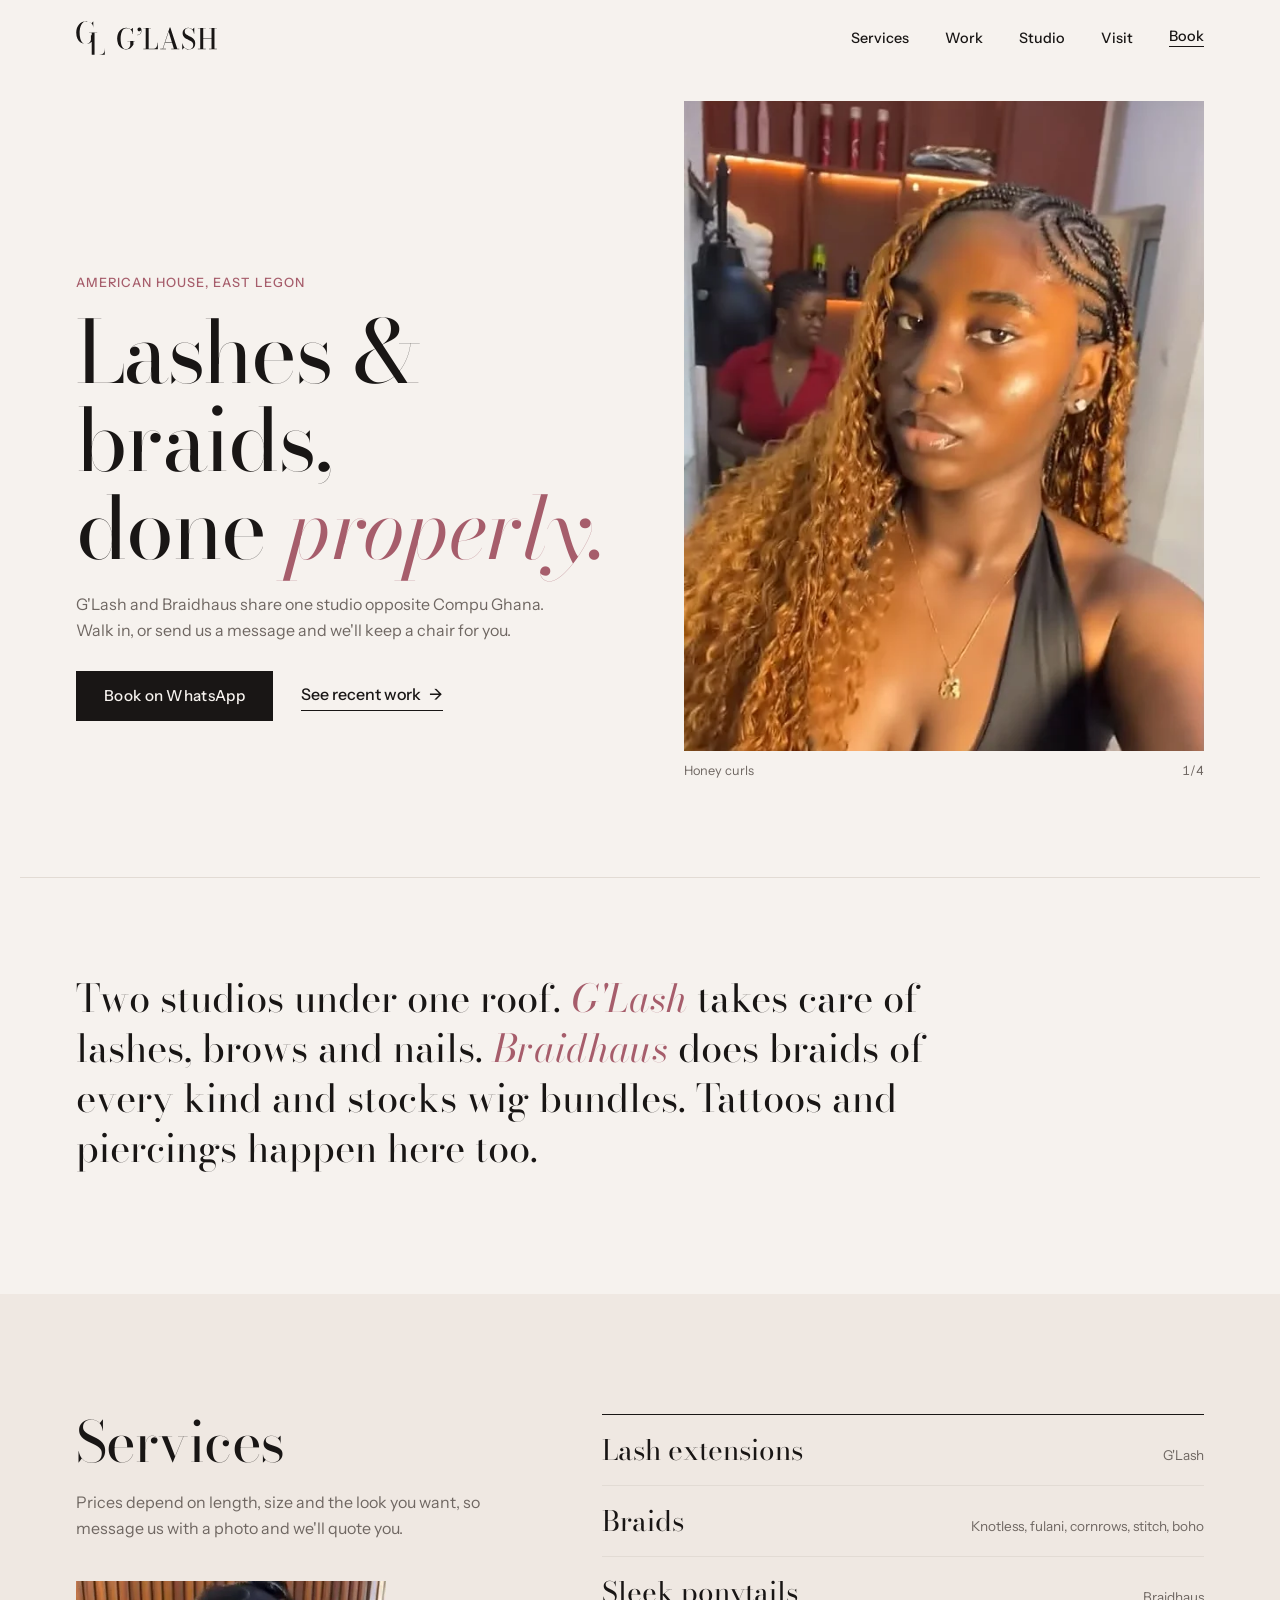
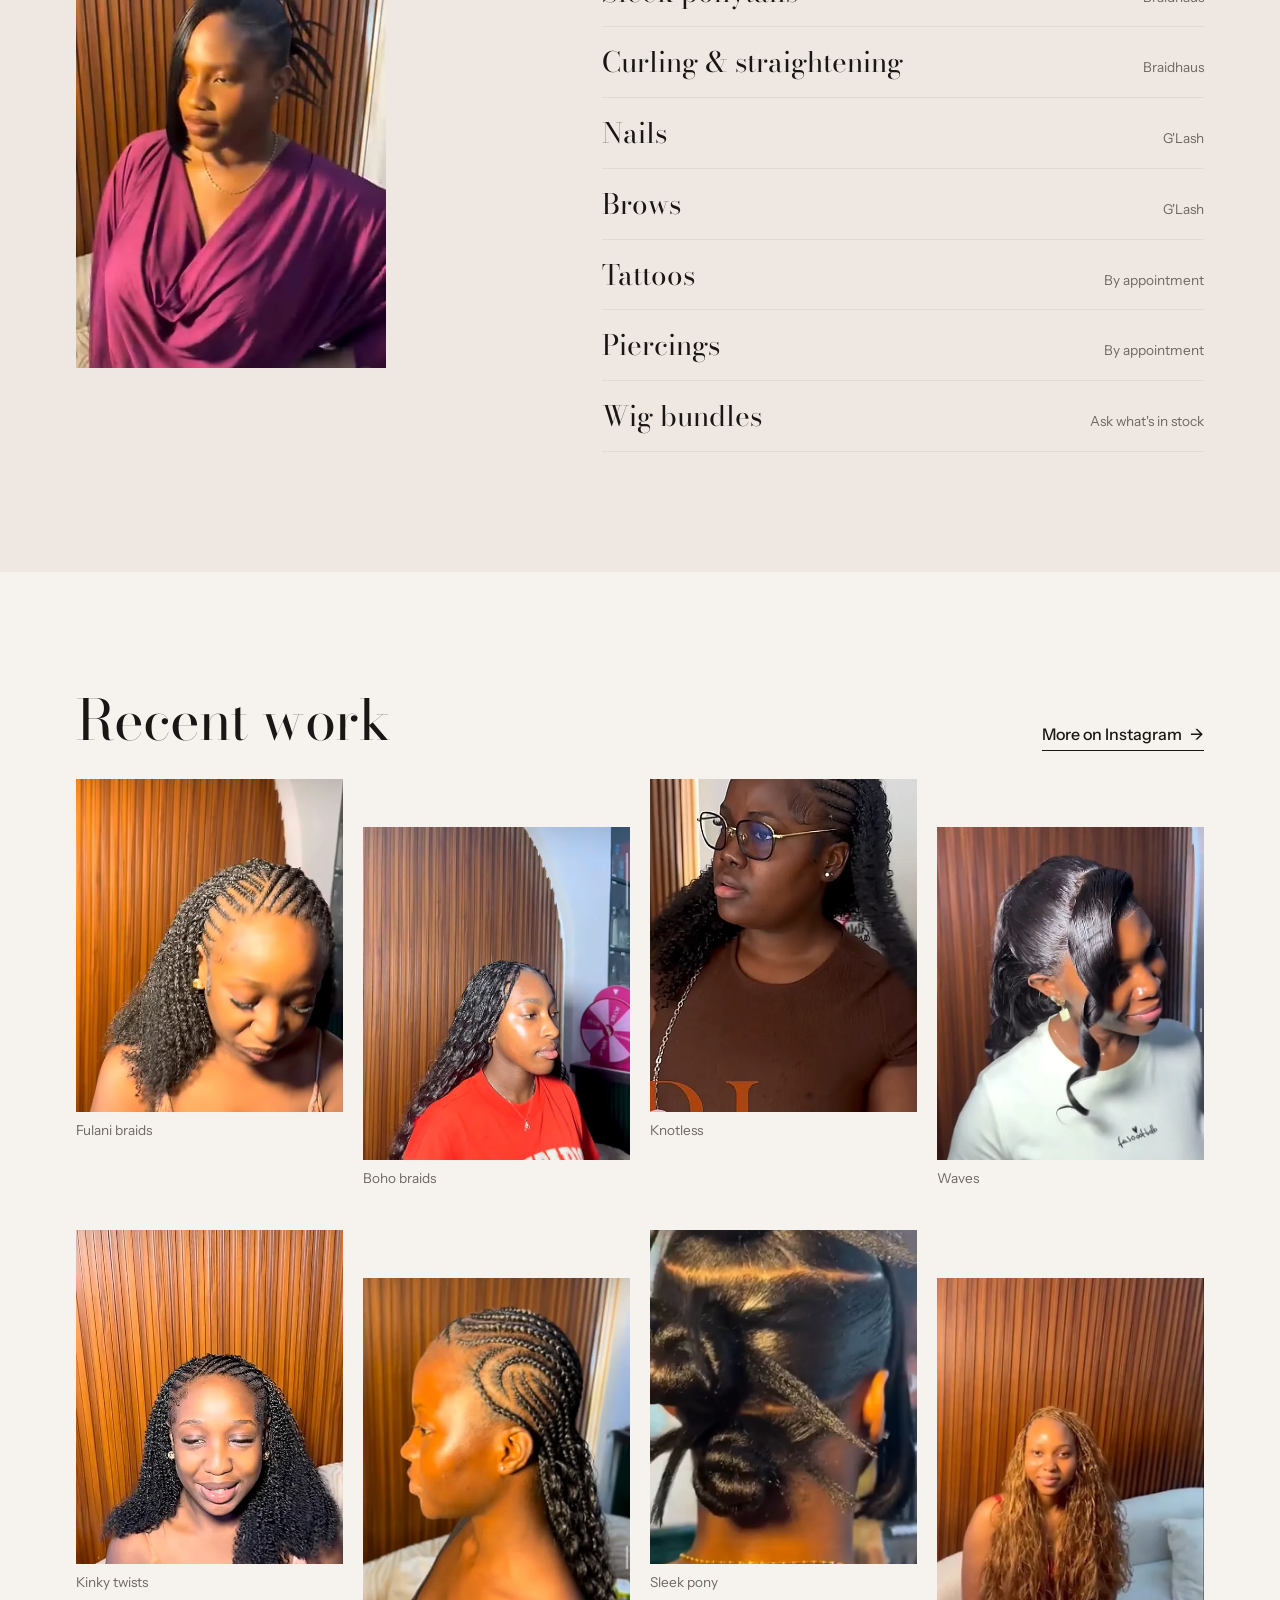
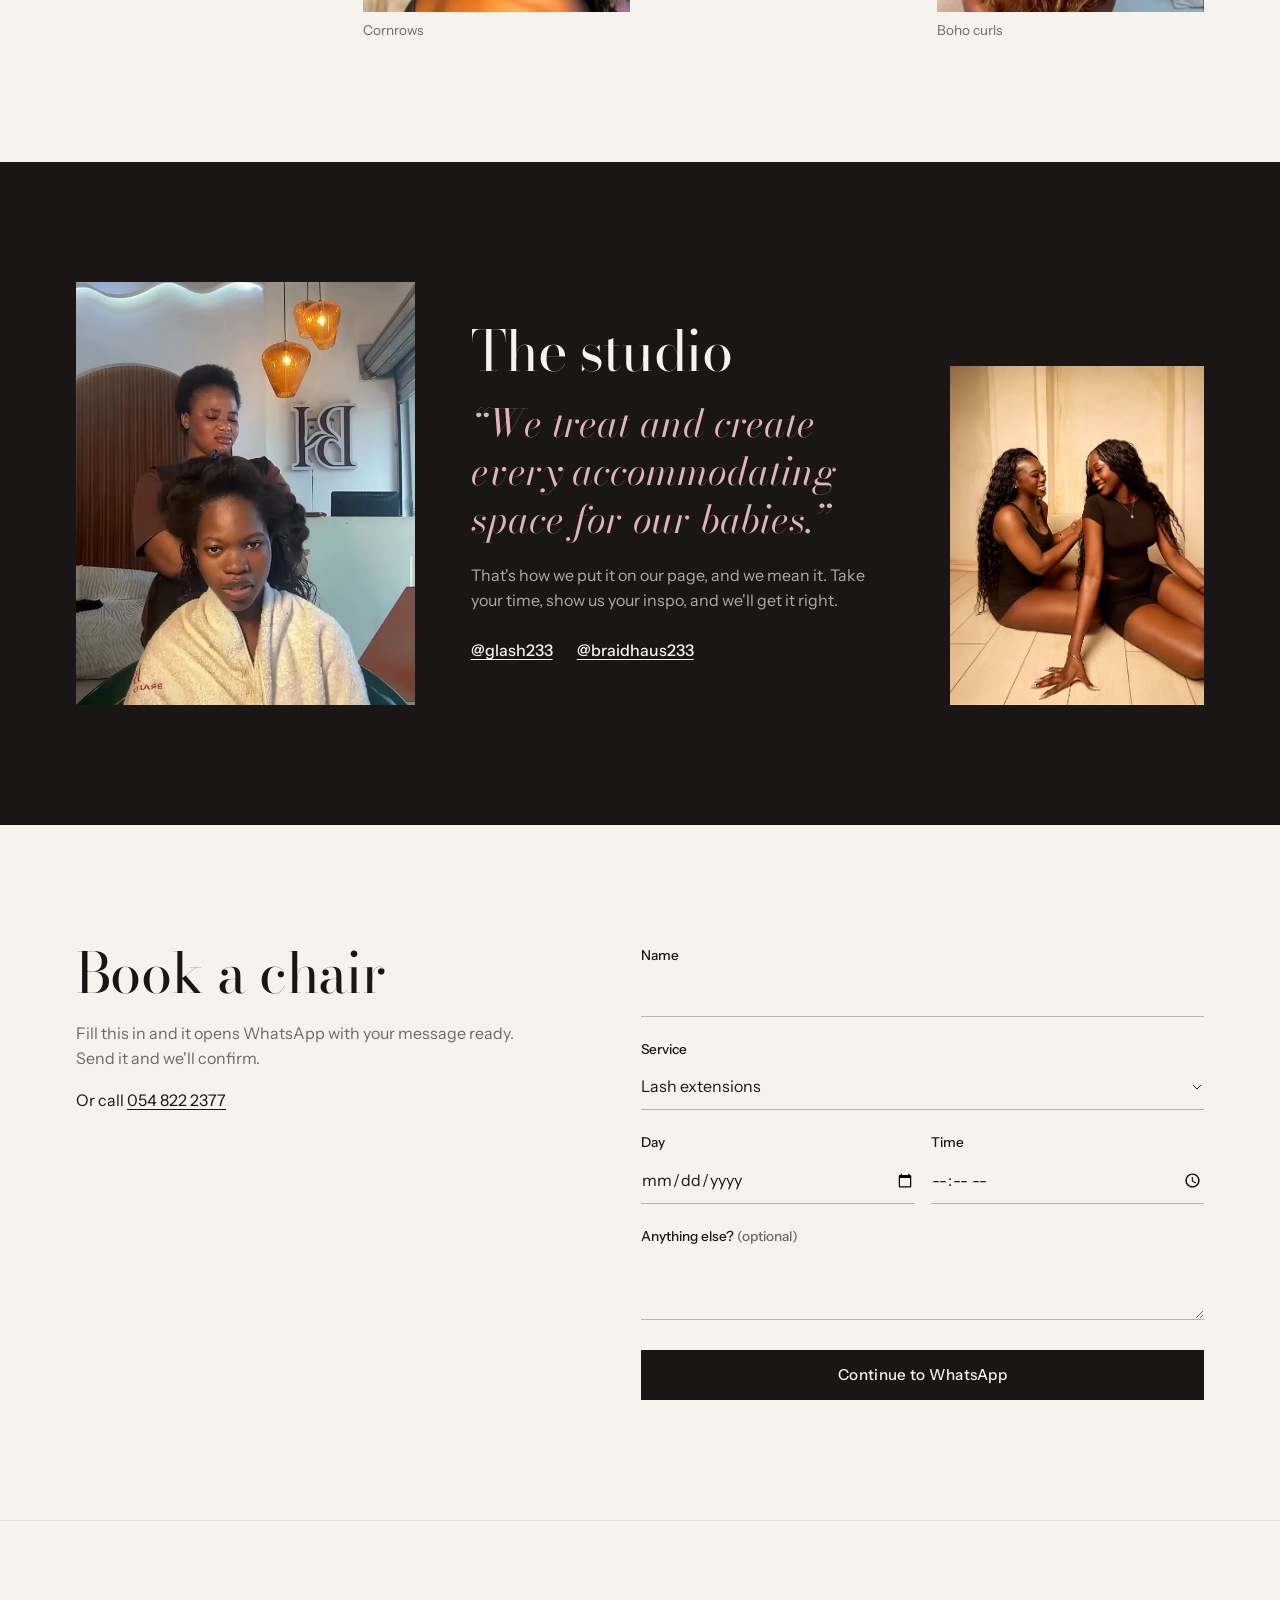
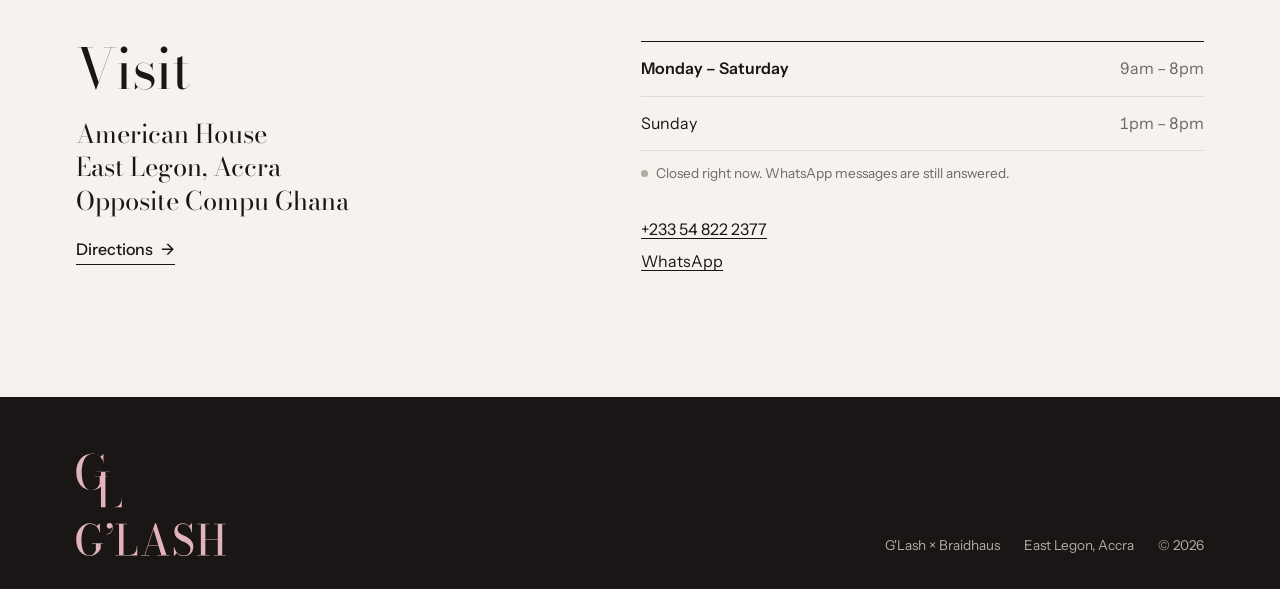
==== commit 2b86f875: "Redesign: minimal layout, real logo, single-photo hero - Logo rebuilt as vector paths from the G'Las" ====
--- a/index.html
+++ b/index.html
@@ -1,582 +1,252 @@
 <!doctype html>
-<html lang="en">
+<html lang="en-GH">
 <head>
-<meta charset="utf-8">
-<meta name="viewport" content="width=device-width, initial-scale=1, viewport-fit=cover">
-<title>G'Lash × Braidhaus · Braids, Lashes & Beauty in East Legon, Accra</title>
-<meta name="description" content="G'Lash × Braidhaus at American House, East Legon, Accra: braids, lash extensions, brows, nails, tattoos, piercings and wig bundles. Book on WhatsApp.">
-<link rel="canonical" href="https://glash.vercel.app/">
-<meta name="theme-color" content="#15100f">
-
-<meta property="og:type" content="website">
-<meta property="og:site_name" content="G'Lash × Braidhaus">
-<meta property="og:title" content="G'Lash × Braidhaus · Braids, Lashes & Beauty">
-<meta property="og:description" content="Braids, lashes, brows, nails, tattoos & piercings at American House, East Legon. Book on WhatsApp.">
-<meta property="og:url" content="https://glash.vercel.app/">
-<meta property="og:image" content="https://glash.vercel.app/og.jpg">
-<meta property="og:image:width" content="1200">
-<meta property="og:image:height" content="630">
-<meta property="og:image:alt" content="G'Lash × Braidhaus: braids, lashes and beauty in East Legon, Accra">
-<meta property="og:locale" content="en_GH">
-<meta name="twitter:card" content="summary_large_image">
-<meta name="twitter:title" content="G'Lash × Braidhaus · Braids, Lashes & Beauty">
-<meta name="twitter:description" content="Braids, lashes, brows, nails, tattoos & piercings in East Legon, Accra.">
-<meta name="twitter:image" content="https://glash.vercel.app/og.jpg">
-
-<link rel="icon" href="/favicon.ico" sizes="32x32">
-<link rel="icon" href="/favicon.svg" type="image/svg+xml">
-<link rel="apple-touch-icon" href="/apple-touch-icon.png">
-<link rel="manifest" href="/site.webmanifest">
-
-<link rel="preload" as="image" href="/img/fulani-braids.webp" type="image/webp">
-<link rel="preload" as="image" href="/img/knotless-classic.webp" type="image/webp">
-<link rel="preconnect" href="https://fonts.googleapis.com">
-<link rel="preconnect" href="https://fonts.gstatic.com" crossorigin>
-<link href="https://fonts.googleapis.com/css2?family=Cormorant+Garamond:ital,wght@0,500;0,600;1,500;1,600&family=Manrope:wght@400;500;600;700&display=swap" rel="stylesheet">
-
-<script type="application/ld+json">
-{"@context":"https://schema.org","@type":"BeautySalon","name":"G'Lash × Braidhaus","url":"https://glash.vercel.app/","image":"https://glash.vercel.app/og.jpg","telephone":"+233548222377",
-"address":{"@type":"PostalAddress","streetAddress":"American House, opposite Compu Ghana","addressLocality":"East Legon, Accra","addressCountry":"GH"},
-"openingHoursSpecification":[{"@type":"OpeningHoursSpecification","dayOfWeek":["Monday","Tuesday","Wednesday","Thursday","Friday","Saturday"],"opens":"09:00","closes":"20:00"},{"@type":"OpeningHoursSpecification","dayOfWeek":"Sunday","opens":"13:00","closes":"20:00"}],
-"sameAs":["https://www.instagram.com/glash233/","https://www.instagram.com/braidhaus233/"]}
-</script>
-<script>document.documentElement.classList.add('js')</script>
-<style>
-:root{
-  --ink:#15100f;--ink-2:#221a19;--ink-3:#3a2e2c;
-  --cream:#f7f1ec;--paper:#fffaf7;--sand:#ece1d9;
-  --blush:#e8b4bc;--rose:#b86f7c;--mute:#7a6a66;--mute-dk:#cbbcb6;
-  --serif:"Cormorant Garamond",Georgia,"Times New Roman",serif;
-  --sans:Manrope,system-ui,-apple-system,"Segoe UI",sans-serif;
-  --gut:20px;--r:18px;
-  --ease:cubic-bezier(.2,.7,.2,1);
-}
-*,*::before,*::after{box-sizing:border-box;margin:0;padding:0}
-html{scroll-behavior:smooth;-webkit-text-size-adjust:100%}
-body{font-family:var(--sans);font-size:16px;line-height:1.65;color:var(--ink);background:var(--cream);-webkit-font-smoothing:antialiased;overflow-x:hidden}
-img{display:block;max-width:100%;height:auto}
-a{color:inherit}
-button{font:inherit;color:inherit}
-:focus-visible{outline:2px solid var(--blush);outline-offset:3px;border-radius:6px}
-.wrap{width:100%;max-width:1200px;margin:0 auto;padding:0 var(--gut)}
-.sr{position:absolute;width:1px;height:1px;overflow:hidden;clip:rect(0 0 0 0);white-space:nowrap}
-
-/* type */
-.eyebrow{display:inline-flex;align-items:center;gap:12px;font-size:11px;font-weight:700;letter-spacing:.28em;text-transform:uppercase;color:var(--rose)}
-.eyebrow::before{content:"";width:28px;height:1px;background:currentColor}
-h1,h2,h3{font-family:var(--serif);font-weight:600;line-height:1;letter-spacing:-.01em}
-h2{font-size:clamp(40px,9vw,72px);margin:14px 0 18px}
-h2 em,h1 em{font-style:italic;font-weight:500;color:var(--blush)}
-.light h2 em{color:var(--rose)}
-.lede{font-size:17px;color:var(--mute);max-width:560px}
-
-/* buttons */
-.btn{display:inline-flex;align-items:center;justify-content:center;gap:10px;min-height:52px;padding:0 26px;border-radius:999px;font-weight:700;font-size:15px;letter-spacing:.01em;text-decoration:none;border:1px solid transparent;cursor:pointer;transition:transform .2s var(--ease),background .2s,color .2s,border-color .2s}
-.btn:active{transform:scale(.97)}
-.btn svg{width:19px;height:19px;flex:none}
-.btn-blush{background:var(--blush);color:var(--ink)}
-.btn-blush:hover{background:#f1c6cc}
-.btn-ghost{border-color:rgba(247,241,236,.4);color:var(--cream)}
-.btn-ghost:hover{background:rgba(247,241,236,.1);border-color:var(--cream)}
-.btn-ink{background:var(--ink);color:var(--cream)}
-.btn-ink:hover{background:var(--ink-3)}
-
-/* header */
-.hdr{position:fixed;inset:0 0 auto;z-index:50;transition:background .3s,backdrop-filter .3s,border-color .3s;border-bottom:1px solid transparent;padding-top:env(safe-area-inset-top)}
-.hdr .wrap{display:flex;align-items:center;justify-content:space-between;height:68px}
-.hdr.solid{background:rgba(21,16,15,.82);backdrop-filter:blur(14px) saturate(1.4);-webkit-backdrop-filter:blur(14px) saturate(1.4);border-color:rgba(255,255,255,.07)}
-.logo{display:inline-flex;align-items:center;gap:12px;text-decoration:none;color:var(--cream)}
-.logo svg{width:34px;height:34px;color:var(--blush)}
-.logo span{font-weight:700;font-size:14px;letter-spacing:.34em}
-.nav{display:none}
-.menu-btn{width:44px;height:44px;display:grid;place-items:center;background:none;border:0;cursor:pointer;color:var(--cream)}
-.menu-btn i{display:block;width:22px;height:1.5px;background:currentColor;position:relative;transition:transform .3s}
-.menu-btn i::before,.menu-btn i::after{content:"";position:absolute;left:0;width:22px;height:1.5px;background:currentColor;transition:transform .3s,top .3s}
-.menu-btn i::before{top:-7px}.menu-btn i::after{top:7px}
-.open .menu-btn i{background:transparent}
-.open .menu-btn i::before{top:0;transform:rotate(45deg)}
-.open .menu-btn i::after{top:0;transform:rotate(-45deg)}
-.drawer{position:fixed;inset:0;z-index:40;background:var(--ink);color:var(--cream);display:flex;flex-direction:column;justify-content:center;padding:100px var(--gut) 40px;gap:6px;opacity:0;visibility:hidden;transition:opacity .3s,visibility .3s}
-.open .drawer{opacity:1;visibility:visible}
-.drawer a{font-family:var(--serif);font-size:44px;text-decoration:none;line-height:1.25}
-.drawer a:hover{color:var(--blush)}
-.drawer .btn{margin-top:28px;font-family:var(--sans);font-size:15px;align-self:flex-start}
-body.lock{overflow:hidden}
-
-/* hero */
-.hero{position:relative;min-height:100vh;min-height:100svh;display:flex;align-items:flex-end;color:var(--cream);background:var(--ink);overflow:hidden;isolation:isolate}
-.hero-bg{position:absolute;inset:0;z-index:-2;display:grid;grid-template-columns:repeat(2,1fr);gap:4px}
-.hero-bg div{background:var(--ink-2) center 20%/cover no-repeat;animation:drift 22s var(--ease) infinite alternate}
-.hero-bg div:nth-child(even){animation-delay:-11s;margin-top:-6vh}
-.hero-bg .p1{background-image:url(/img/fulani-braids.webp)}
-.hero-bg .p2{background-image:url(/img/knotless-classic.webp)}
-.hero-bg .p3,.hero-bg .p4,.hero-bg .p5{display:none}
-@keyframes drift{from{transform:scale(1.04) translateY(0)}to{transform:scale(1.12) translateY(-2%)}}
-.hero::after{content:"";position:absolute;inset:0;z-index:-1;background:
-  linear-gradient(180deg,rgba(21,16,15,.55) 0%,rgba(21,16,15,.15) 30%,rgba(21,16,15,.7) 62%,rgba(21,16,15,.97) 100%)}
-.hero-in{padding-top:120px;padding-bottom:56px}
-.hero .eyebrow{color:var(--blush);text-shadow:0 1px 12px rgba(0,0,0,.6)}
-.hero h1,.hero p{text-shadow:0 2px 24px rgba(0,0,0,.35)}
-.hero h1{font-size:clamp(56px,15vw,140px);line-height:.92;margin:18px 0 22px}
-.hero p{font-size:17px;color:var(--mute-dk);max-width:520px;margin-bottom:30px}
-.hero .ctas{display:flex;flex-direction:column;gap:12px}
-.hero-meta{display:flex;flex-wrap:wrap;gap:8px 22px;margin-top:34px;padding-top:22px;border-top:1px solid rgba(247,241,236,.16);font-size:13px;color:var(--mute-dk)}
-.hero-meta b{color:var(--cream);font-weight:600}
-.scroll-cue{display:none}
-
-/* marquee */
-.ticker{background:var(--blush);color:var(--ink);overflow:hidden;padding:18px 0;font-family:var(--serif);font-style:italic;font-size:26px;white-space:nowrap}
-.ticker div{display:inline-flex;animation:tick 32s linear infinite}
-.ticker span{display:inline-flex;align-items:center;gap:28px;padding-right:28px}
-.ticker span::after{content:"✦";font-style:normal;font-size:12px}
-@keyframes tick{to{transform:translateX(-50%)}}
-
-/* sections */
-section{padding:88px 0}
-.dark{background:var(--ink);color:var(--cream)}
-.dark .lede{color:var(--mute-dk)}
-.dark .eyebrow{color:var(--blush)}
-
-/* about */
-.about{display:grid;gap:44px}
-.about-media{position:relative;display:grid;grid-template-columns:1.25fr 1fr;gap:12px;align-items:end}
-.about-media img{width:100%;border-radius:var(--r);object-fit:cover;aspect-ratio:3/4}
-.about-media img:last-child{aspect-ratio:4/5;margin-bottom:-28px}
-.stamp{position:absolute;left:50%;top:-26px;transform:translateX(-50%);width:104px;height:104px;border-radius:50%;background:var(--ink);color:var(--blush);display:grid;place-items:center;text-align:center;font-family:var(--serif);font-style:italic;font-size:17px;line-height:1.1;box-shadow:0 0 0 6px var(--cream)}
-.pair{display:grid;gap:14px;margin-top:30px}
-.pair a{display:flex;justify-content:space-between;align-items:center;gap:16px;padding:20px 22px;border:1px solid var(--sand);border-radius:var(--r);background:var(--paper);text-decoration:none;transition:border-color .2s,transform .2s var(--ease)}
-.pair a:hover{border-color:var(--rose);transform:translateY(-2px)}
-.pair b{font-family:var(--serif);font-size:28px;font-weight:600;line-height:1}
-.pair small{display:block;font-size:13px;color:var(--mute);margin-top:4px}
-.pair em{font-style:normal;font-size:13px;font-weight:700;color:var(--rose);white-space:nowrap}
-
-/* services */
-.svc-grid{display:grid;gap:14px;margin-top:44px}
-.svc{position:relative;border-radius:var(--r);overflow:hidden;min-height:440px;display:flex;align-items:flex-end;color:var(--cream);background:var(--ink-2);text-decoration:none;isolation:isolate}
-.svc img{position:absolute;inset:0;width:100%;height:100%;object-fit:cover;z-index:-2;transition:transform .9s var(--ease)}
-.svc:hover img{transform:scale(1.06)}
-.svc::after{content:"";position:absolute;inset:0;z-index:-1;background:linear-gradient(180deg,rgba(21,16,15,0) 35%,rgba(21,16,15,.92))}
-.svc-body{padding:26px}
-.svc .num{font-size:12px;letter-spacing:.24em;color:var(--blush);font-weight:700}
-.svc h3{font-size:40px;margin:8px 0 8px}
-.svc p{font-size:15px;color:var(--mute-dk);max-width:340px}
-.svc .go{display:inline-flex;align-items:center;gap:8px;margin-top:16px;font-size:13px;font-weight:700;letter-spacing:.06em;text-transform:uppercase;color:var(--blush)}
-.svc.feature{background:var(--blush);color:var(--ink);min-height:0}
-.svc.feature::after{display:none}
-.svc.feature .svc-body{padding:34px 26px}
-.svc.feature .num,.svc.feature .go{color:var(--ink)}
-.svc.feature p{color:var(--ink-3)}
-.svc.feature h3{font-size:52px}
-.svc.feature h3 em{font-style:italic;font-weight:500}
-.extras{margin-top:14px;border-top:1px solid var(--ink-3)}
-.extras a{display:grid;grid-template-columns:auto 1fr auto;align-items:center;gap:18px;padding:22px 4px;border-bottom:1px solid var(--ink-3);text-decoration:none;transition:padding .3s var(--ease),color .2s}
-.extras a:hover{padding-left:14px;color:var(--blush)}
-.extras .num{font-size:12px;letter-spacing:.2em;color:var(--blush);font-weight:700}
-.extras b{font-family:var(--serif);font-size:30px;font-weight:600;line-height:1.1}
-.extras small{display:block;font-family:var(--sans);font-size:13px;font-weight:400;color:var(--mute-dk)}
-.extras .arr{font-size:20px;color:var(--blush)}
-
-/* lookbook */
-.look-head{display:flex;flex-direction:column;gap:20px;margin-bottom:40px}
-.look{columns:2;column-gap:10px}
-.look button{display:block;width:100%;margin:0 0 10px;padding:0;border:0;background:var(--sand);border-radius:12px;overflow:hidden;cursor:zoom-in;break-inside:avoid;position:relative}
-.look img{width:100%;transition:transform .7s var(--ease),filter .4s}
-.look button:hover img{transform:scale(1.04)}
-.look button span{position:absolute;left:10px;bottom:10px;padding:5px 11px;border-radius:999px;background:rgba(21,16,15,.72);backdrop-filter:blur(6px);-webkit-backdrop-filter:blur(6px);color:var(--cream);font-size:11px;font-weight:600;letter-spacing:.04em}
-dialog{margin:auto;border:0;padding:0;background:transparent;max-width:min(92vw,560px);max-height:92vh;overflow:visible}
-dialog::backdrop{background:rgba(21,16,15,.92);backdrop-filter:blur(6px)}
-dialog img{max-height:84vh;width:auto;border-radius:14px;margin:0 auto}
-dialog p{color:var(--cream);text-align:center;margin-top:12px;font-family:var(--serif);font-style:italic;font-size:22px}
-.x{position:fixed;top:16px;right:16px;width:46px;height:46px;border-radius:50%;border:1px solid rgba(247,241,236,.3);background:rgba(21,16,15,.6);color:var(--cream);font-size:24px;cursor:pointer}
-
-/* promise */
-.promise{position:relative;min-height:88vh;display:flex;align-items:center;color:var(--cream);text-align:center;isolation:isolate;overflow:hidden}
-.promise img{position:absolute;inset:0;width:100%;height:100%;object-fit:cover;object-position:center 30%;z-index:-2}
-.promise::after{content:"";position:absolute;inset:0;z-index:-1;background:radial-gradient(ellipse at center,rgba(21,16,15,.55),rgba(21,16,15,.88))}
-.promise blockquote{font-family:var(--serif);font-size:clamp(34px,7.4vw,68px);line-height:1.12;font-weight:500;max-width:940px;margin:22px auto 0}
-.promise blockquote em{color:var(--blush)}
-.promise cite{display:block;margin-top:26px;font-style:normal;font-size:12px;letter-spacing:.28em;text-transform:uppercase;color:var(--mute-dk)}
-
-/* booking */
-.book{display:grid;gap:40px}
-form{display:grid;gap:14px;background:var(--paper);border:1px solid var(--sand);border-radius:24px;padding:24px}
-label{display:grid;gap:7px;font-size:12px;font-weight:700;letter-spacing:.08em;text-transform:uppercase;color:var(--mute)}
-input,select,textarea{font:inherit;font-size:16px;letter-spacing:0;text-transform:none;color:var(--ink);width:100%;min-height:52px;padding:13px 16px;border-radius:12px;border:1px solid var(--sand);background:var(--cream);-webkit-appearance:none;appearance:none}
-select{background-image:url("data:image/svg+xml,%3Csvg xmlns='http://www.w3.org/2000/svg' width='12' height='8'%3E%3Cpath d='M1 1l5 5 5-5' fill='none' stroke='%237a6a66' stroke-width='1.6'/%3E%3C/svg%3E");background-repeat:no-repeat;background-position:right 16px center;padding-right:40px}
-textarea{min-height:100px;resize:vertical}
-input:focus,select:focus,textarea:focus{outline:none;border-color:var(--rose);box-shadow:0 0 0 3px rgba(184,111,124,.18)}
-.row{display:grid;gap:14px}
-form .btn{width:100%;margin-top:6px}
-.book-alt{display:grid;gap:10px;margin-top:28px}
-.book-alt a{display:flex;align-items:center;gap:14px;padding:16px 0;border-bottom:1px solid var(--sand);text-decoration:none;font-weight:600}
-.book-alt a:hover{color:var(--rose)}
-.book-alt svg{width:20px;height:20px;color:var(--rose);flex:none}
-
-/* visit */
-.visit{display:grid;gap:14px}
-.vcard{background:var(--ink-2);border-radius:24px;padding:30px 24px}
-.addr{font-family:var(--serif);font-size:36px;line-height:1.1;margin:14px 0 24px}
-.hours{width:100%;border-collapse:collapse;font-size:15px;margin-top:14px}
-.hours td{padding:13px 0;border-bottom:1px solid var(--ink-3)}
-.hours td:last-child{text-align:right;color:var(--mute-dk)}
-.hours tr.today td{color:var(--blush);font-weight:700}
-.status{display:inline-flex;align-items:center;gap:9px;margin-top:20px;font-size:13px;font-weight:600;padding:8px 14px;border-radius:999px;background:var(--ink-3)}
-.status i{width:8px;height:8px;border-radius:50%;background:#9a8a86}
-.status.on i{background:#48c27a;box-shadow:0 0 0 4px rgba(72,194,122,.2)}
-
-/* footer */
-footer{background:var(--ink);color:var(--mute-dk);padding:72px 0 calc(40px + env(safe-area-inset-bottom));border-top:1px solid var(--ink-3)}
-.f-top{display:grid;gap:36px;padding-bottom:44px;border-bottom:1px solid var(--ink-3)}
-.f-logo{display:flex;align-items:center;gap:16px;color:var(--cream);text-decoration:none}
-.f-logo svg{width:64px;height:64px;color:var(--blush)}
-.f-logo b{display:block;font-size:18px;letter-spacing:.34em;font-weight:700}
-.f-logo small{display:block;font-size:13px;letter-spacing:.04em;margin-top:4px;color:var(--mute-dk)}
-.f-cols{display:grid;grid-template-columns:1fr 1fr;gap:28px;font-size:14px}
-.f-cols h4{font-size:11px;letter-spacing:.24em;text-transform:uppercase;color:var(--blush);margin-bottom:12px}
-.f-cols a{display:block;text-decoration:none;padding:4px 0}
-.f-cols a:hover{color:var(--cream)}
-.f-bot{display:flex;flex-direction:column;gap:6px;padding-top:24px;font-size:13px}
-
-/* floating whatsapp */
-.fab{position:fixed;right:16px;bottom:calc(16px + env(safe-area-inset-bottom));z-index:30;width:58px;height:58px;border-radius:50%;background:#25d366;color:#fff;display:grid;place-items:center;box-shadow:0 12px 30px -8px rgba(0,0,0,.45);transition:transform .2s var(--ease),opacity .3s}
-.fab:hover{transform:scale(1.08)}
-.fab svg{width:30px;height:30px}
-.fab.hide{opacity:0;pointer-events:none;transform:scale(.8)}
-
-/* reveal */
-.js .rv{opacity:0;transform:translateY(26px);transition:opacity .9s var(--ease),transform .9s var(--ease)}
-.js .rv.in{opacity:1;transform:none}
-
-/* ≥ 640 */
-@media (min-width:640px){
-  :root{--gut:32px}
-  .hero .ctas{flex-direction:row}
-  .hero-bg{grid-template-columns:repeat(3,1fr)}
-  .hero-bg .p3{display:block;background-image:url(/img/cornrows-profile.webp)}
-  .look{columns:3;column-gap:14px}
-  .look button{margin-bottom:14px}
-  .row{grid-template-columns:1fr 1fr}
-  form{padding:34px}
-  .svc-grid{grid-template-columns:1fr 1fr}
-  .svc.feature{grid-column:1/-1}
-  .f-cols{grid-template-columns:repeat(3,1fr)}
-}
-/* ≥ 960 */
-@media (min-width:960px){
-  :root{--gut:48px}
-  section{padding:128px 0}
-  .nav{display:flex;align-items:center;gap:34px;font-size:13px;font-weight:600;letter-spacing:.06em}
-  .nav a{text-decoration:none;color:var(--mute-dk);transition:color .2s}
-  .nav a:hover{color:var(--cream)}
-  .nav .btn{min-height:42px;padding:0 20px;font-size:13px;color:var(--ink)}
-  .menu-btn,.drawer{display:none}
-  .hdr .wrap{height:84px}
-  .hero-bg{grid-template-columns:repeat(5,1fr)}
-  .hero-bg .p4{display:block;background-image:url(/img/curls-honey.webp)}
-  .hero-bg .p5{display:block;background-image:url(/img/boho-braids.webp)}
-  .hero::after{background:linear-gradient(180deg,rgba(21,16,15,.6) 0%,rgba(21,16,15,.25) 35%,rgba(21,16,15,.82) 75%,rgba(21,16,15,.97) 100%)}
-  .hero-in{padding-bottom:84px;display:grid;grid-template-columns:1.4fr 1fr;align-items:end;gap:48px}
-  .hero-in .side{padding-bottom:6px}
-  .hero-meta{grid-column:1/-1}
-  .scroll-cue{display:flex;flex-direction:column;align-items:center;gap:12px;position:absolute;left:50%;transform:translateX(-50%);bottom:26px;font-size:11px;letter-spacing:.28em;text-transform:uppercase;color:var(--mute-dk);text-decoration:none}
-  .scroll-cue::after{content:"";width:1px;height:40px;background:linear-gradient(var(--blush),transparent);animation:cue 2s infinite}
-  @keyframes cue{0%{transform:scaleY(0);transform-origin:top}50%{transform:scaleY(1);transform-origin:top}51%{transform-origin:bottom}100%{transform:scaleY(0);transform-origin:bottom}}
-  .about{grid-template-columns:1fr 1fr;gap:88px;align-items:center}
-  .about-media{order:-1}
-  .svc-grid{grid-template-columns:repeat(4,1fr);grid-template-rows:380px 380px;grid-template-areas:"lash lash braid pony" "curl nail braid pony"}
-  .svc{min-height:0}
-  .svc-grid>:nth-child(1){grid-area:lash}
-  .svc-grid>:nth-child(2){grid-area:braid}
-  .svc-grid>:nth-child(3){grid-area:pony}
-  .svc-grid>:nth-child(4){grid-area:curl}
-  .svc-grid>:nth-child(5){grid-area:nail}
-  .svc h3{font-size:36px}
-  .svc.feature h3{font-size:60px}
-  .extras{display:grid;grid-template-columns:repeat(2,1fr);column-gap:48px;border-top:0}
-  .extras a:nth-child(-n+2){border-top:1px solid var(--ink-3)}
-  .look-head{flex-direction:row;justify-content:space-between;align-items:flex-end}
-  .look{columns:4;column-gap:16px}
-  .look button{margin-bottom:16px}
-  .book{grid-template-columns:1fr 1.1fr;gap:80px;align-items:start}
-  .visit{grid-template-columns:1.1fr 1fr}
-  .vcard{padding:44px}
-  .f-top{grid-template-columns:1fr 1.4fr;align-items:start}
-  .f-bot{flex-direction:row;justify-content:space-between}
-}
-@media (prefers-reduced-motion:reduce){
-  *,*::before,*::after{animation:none!important;transition:none!important}
-  html{scroll-behavior:auto}
-  .js .rv{opacity:1;transform:none}
-}
-</style>
+  <meta charset="utf-8">
+  <meta name="viewport" content="width=device-width, initial-scale=1, viewport-fit=cover">
+  <title>G'Lash × Braidhaus | Lashes &amp; Braids in East Legon, Accra</title>
+  <meta name="description" content="Lash extensions, braids, nails, brows, tattoos and piercings at American House, East Legon. Walk in or book on WhatsApp.">
+  <link rel="canonical" href="https://glash.vercel.app/">
+  <meta name="theme-color" content="#f6f2ee">
+
+  <meta property="og:type" content="website">
+  <meta property="og:site_name" content="G'Lash × Braidhaus">
+  <meta property="og:title" content="G'Lash × Braidhaus, East Legon">
+  <meta property="og:description" content="Lashes, braids, nails and more at American House, East Legon. Book on WhatsApp.">
+  <meta property="og:url" content="https://glash.vercel.app/">
+  <meta property="og:image" content="https://glash.vercel.app/og.jpg">
+  <meta property="og:image:width" content="1200">
+  <meta property="og:image:height" content="630">
+  <meta property="og:image:alt" content="G'Lash logo beside a client with honey-blonde curly braids">
+  <meta name="twitter:card" content="summary_large_image">
+
+  <link rel="icon" href="/favicon.ico" sizes="32x32">
+  <link rel="icon" href="/favicon.svg" type="image/svg+xml">
+  <link rel="apple-touch-icon" href="/apple-touch-icon.png">
+  <link rel="manifest" href="/site.webmanifest">
+
+  <link rel="preload" href="/img/hero-honey.webp" as="image" fetchpriority="high">
+  <link rel="preconnect" href="https://fonts.googleapis.com">
+  <link rel="preconnect" href="https://fonts.gstatic.com" crossorigin>
+  <link rel="stylesheet" href="https://fonts.googleapis.com/css2?family=Bodoni+Moda:ital,opsz,wght@0,6..96,400;0,6..96,500;1,6..96,400&family=Instrument+Sans:wght@400;500;600&display=swap">
+  <link rel="stylesheet" href="/css/site.css">
+
+  <script type="application/ld+json">
+  {
+    "@context": "https://schema.org",
+    "@type": "BeautySalon",
+    "name": "G'Lash × Braidhaus",
+    "url": "https://glash.vercel.app/",
+    "logo": "https://glash.vercel.app/icon-512.png",
+    "image": "https://glash.vercel.app/og.jpg",
+    "telephone": "+233548222377",
+    "address": {
+      "@type": "PostalAddress",
+      "streetAddress": "American House, opposite Compu Ghana",
+      "addressLocality": "East Legon, Accra",
+      "addressCountry": "GH"
+    },
+    "openingHoursSpecification": [
+      { "@type": "OpeningHoursSpecification", "dayOfWeek": ["Monday", "Tuesday", "Wednesday", "Thursday", "Friday", "Saturday"], "opens": "09:00", "closes": "20:00" },
+      { "@type": "OpeningHoursSpecification", "dayOfWeek": "Sunday", "opens": "13:00", "closes": "20:00" }
+    ],
+    "sameAs": ["https://www.instagram.com/glash233/", "https://www.instagram.com/braidhaus233/"]
+  }
+  </script>
 </head>
 <body>
-
-<svg width="0" height="0" style="position:absolute" aria-hidden="true">
-  <symbol id="mono" viewBox="0 0 100 100"><g fill="none" stroke="currentColor" stroke-width="4" stroke-linecap="round" stroke-linejoin="round"><path d="M66 27a27 27 0 1 0 6 29H52"/><path d="M50 34v47h28"/></g></symbol>
-  <symbol id="wa" viewBox="0 0 24 24"><path fill="currentColor" d="M17.47 14.38c-.3-.15-1.76-.87-2.03-.97-.27-.1-.47-.15-.67.15-.2.3-.77.97-.94 1.17-.17.2-.35.22-.65.07-.3-.15-1.26-.46-2.4-1.48-.89-.79-1.49-1.77-1.66-2.07-.17-.3-.02-.46.13-.61.13-.13.3-.35.45-.52.15-.17.2-.3.3-.5.1-.2.05-.37-.02-.52-.08-.15-.67-1.61-.92-2.21-.24-.58-.49-.5-.67-.51h-.57c-.2 0-.52.07-.79.37-.27.3-1.04 1.02-1.04 2.48s1.07 2.88 1.21 3.08c.15.2 2.1 3.2 5.08 4.49.71.31 1.26.49 1.7.63.71.23 1.36.2 1.87.12.57-.09 1.76-.72 2.01-1.41.25-.7.25-1.29.17-1.41-.07-.13-.27-.2-.57-.35zM12.05 21.5h-.01a9.5 9.5 0 0 1-4.84-1.33l-.35-.21-3.6.94.96-3.5-.23-.36A9.46 9.46 0 0 1 2.53 12C2.53 6.76 6.8 2.5 12.05 2.5c2.54 0 4.93.99 6.72 2.79a9.43 9.43 0 0 1 2.78 6.72c0 5.24-4.27 9.5-9.5 9.5zm8.09-17.59A11.36 11.36 0 0 0 12.05.5C5.73.5.6 5.63.6 11.95c0 2.02.53 3.99 1.53 5.72L.5 23.5l5.97-1.57a11.4 11.4 0 0 0 5.47 1.4h.01c6.31 0 11.45-5.14 11.45-11.45 0-3.06-1.19-5.94-3.36-8.1z"/></symbol>
-  <symbol id="ph" viewBox="0 0 24 24"><path fill="none" stroke="currentColor" stroke-width="1.8" stroke-linejoin="round" d="M5 3h4l2 5-2.5 1.5a11 11 0 0 0 6 6L16 13l5 2v4a2 2 0 0 1-2 2A16 16 0 0 1 3 5a2 2 0 0 1 2-2"/></symbol>
-  <symbol id="ig" viewBox="0 0 24 24"><g fill="none" stroke="currentColor" stroke-width="1.8"><rect x="3" y="3" width="18" height="18" rx="5"/><circle cx="12" cy="12" r="4"/><circle cx="17.5" cy="6.5" r=".6" fill="currentColor"/></g></symbol>
-  <symbol id="pin" viewBox="0 0 24 24"><g fill="none" stroke="currentColor" stroke-width="1.8"><path d="M12 21s-7-6.2-7-11.5a7 7 0 0 1 14 0C19 14.8 12 21 12 21z"/><circle cx="12" cy="9.5" r="2.5"/></g></symbol>
-</svg>
-
-<header class="hdr" id="hdr">
-  <div class="wrap">
-    <a class="logo" href="#top" aria-label="G'Lash home"><svg aria-hidden="true"><use href="#mono"/></svg><span>G'LASH</span></a>
-    <nav class="nav" aria-label="Main">
-      <a href="#about">Studios</a><a href="#services">Services</a><a href="#lookbook">Lookbook</a><a href="#visit">Visit</a>
-      <a class="btn btn-blush" href="#book">Book now</a>
-    </nav>
-    <button class="menu-btn" id="menuBtn" aria-label="Open menu" aria-expanded="false" aria-controls="drawer"><i></i></button>
-  </div>
-</header>
-<div class="drawer" id="drawer">
-  <a href="#about">Studios</a><a href="#services">Services</a><a href="#lookbook">Lookbook</a><a href="#book">Book</a><a href="#visit">Visit</a>
-  <a class="btn btn-blush" href="https://wa.me/233548222377" target="_blank" rel="noopener"><svg><use href="#wa"/></svg>WhatsApp us</a>
-</div>
-
-<main>
-<section class="hero" id="top" aria-label="Welcome" style="padding:0">
-  <div class="hero-bg" aria-hidden="true"><div class="p1"></div><div class="p2"></div><div class="p3"></div><div class="p4"></div><div class="p5"></div></div>
-  <div class="wrap hero-in">
-    <div>
-      <span class="eyebrow">East Legon · Accra</span>
-      <h1>Crowned<br>&amp; <em>glowing.</em></h1>
+  <a class="skip" href="#main">Skip to content</a>
+
+  <header class="site-header">
+    <div class="container site-header__inner">
+      <a class="brand" href="/" aria-label="G'Lash, home">
+        <svg class="brand__mark" aria-hidden="true"><use href="/assets/logo.svg#mark"></use></svg>
+        <svg class="brand__word" aria-hidden="true"><use href="/assets/logo.svg#wordmark"></use></svg>
+      </a>
+      <nav class="site-nav" id="site-nav" aria-label="Primary">
+        <a href="#services">Services</a>
+        <a href="#work">Work</a>
+        <a href="#studio">Studio</a>
+        <a href="#visit">Visit</a>
+        <a class="site-nav__book" href="#book">Book</a>
+      </nav>
+      <button class="nav-toggle" type="button" aria-expanded="false" aria-controls="site-nav">Menu</button>
     </div>
-    <div class="side">
-      <p>Braids, lashes, brows, nails, tattoos and piercings, all under one roof at American House. G'Lash × Braidhaus is where Accra comes to get done right.</p>
-      <div class="ctas">
-        <a class="btn btn-blush" href="#book"><svg><use href="#wa"/></svg>Book on WhatsApp</a>
-        <a class="btn btn-ghost" href="#lookbook">View the lookbook</a>
-      </div>
+  </header>
+
+  <main id="main">
+    <section class="hero">
+      <div class="container hero__grid">
+        <div class="hero__copy">
+          <p class="hero__place">American House, East Legon</p>
+          <h1 class="hero__title">Lashes &amp; braids, done&nbsp;<i>properly.</i></h1>
+          <p class="hero__lede">G'Lash and Braidhaus share one studio opposite Compu Ghana. Walk in, or send us a message and we'll keep a chair for you.</p>
+          <div class="hero__actions">
+            <a class="button" href="https://wa.me/233548222377" target="_blank" rel="noopener">Book on WhatsApp</a>
+            <a class="link-arrow" href="#work">See recent work</a>
+          </div>
+        </div>
+
+        <figure class="hero__media" aria-roledescription="carousel" aria-label="Recent styles">
+          <div class="hero__frame">
+            <img class="is-active" src="/img/hero-honey.webp" width="591" height="788" alt="Client with honey-blonde curly braids and a stitched front" fetchpriority="high">
+            <img src="/img/hero-fulani.webp" width="591" height="788" alt="Fulani braids with curly ends" loading="lazy">
+            <img src="/img/hero-cornrows.webp" width="591" height="788" alt="Side view of stitch cornrows" loading="lazy">
+            <img src="/img/hero-knotless.webp" width="591" height="788" alt="Long straight knotless braids" loading="lazy">
+          </div>
+          <figcaption class="hero__caption">
+            <span data-caption>Honey curls</span>
+            <span class="hero__count"><span data-index>1</span>/4</span>
+          </figcaption>
+        </figure>
+      </div>
+    </section>
+
+    <section class="intro container" aria-label="About">
+      <p>Two studios under one roof. <span>G'Lash</span> takes care of lashes, brows and nails. <span>Braidhaus</span> does braids of every kind and stocks wig bundles. Tattoos and piercings happen here too.</p>
+    </section>
+
+    <section class="services" id="services">
+      <div class="container services__grid">
+        <div class="services__head">
+          <h2 class="section-title">Services</h2>
+          <p class="muted">Prices depend on length, size and the look you want, so message us with a photo and we'll quote you.</p>
+          <img class="services__img" src="/img/sleek-pony.webp" width="591" height="790" alt="Client in a plum top with a sleek ponytail" loading="lazy">
+        </div>
+
+        <ul class="menu">
+          <li><a href="https://wa.me/233548222377?text=Hi%2C%20I%27d%20like%20to%20book%20lashes" target="_blank" rel="noopener"><span class="menu__name">Lash extensions</span><span class="menu__note">G'Lash</span></a></li>
+          <li><a href="https://wa.me/233548222377?text=Hi%2C%20I%27d%20like%20to%20book%20braids" target="_blank" rel="noopener"><span class="menu__name">Braids</span><span class="menu__note">Knotless, fulani, cornrows, stitch, boho</span></a></li>
+          <li><a href="https://wa.me/233548222377?text=Hi%2C%20I%27d%20like%20to%20book%20a%20sleek%20pony" target="_blank" rel="noopener"><span class="menu__name">Sleek ponytails</span><span class="menu__note">Braidhaus</span></a></li>
+          <li><a href="https://wa.me/233548222377?text=Hi%2C%20I%27d%20like%20to%20book%20curling%20or%20straightening" target="_blank" rel="noopener"><span class="menu__name">Curling &amp; straightening</span><span class="menu__note">Braidhaus</span></a></li>
+          <li><a href="https://wa.me/233548222377?text=Hi%2C%20I%27d%20like%20to%20book%20nails" target="_blank" rel="noopener"><span class="menu__name">Nails</span><span class="menu__note">G'Lash</span></a></li>
+          <li><a href="https://wa.me/233548222377?text=Hi%2C%20I%27d%20like%20to%20book%20brows" target="_blank" rel="noopener"><span class="menu__name">Brows</span><span class="menu__note">G'Lash</span></a></li>
+          <li><a href="https://wa.me/233548222377?text=Hi%2C%20I%27d%20like%20to%20ask%20about%20a%20tattoo" target="_blank" rel="noopener"><span class="menu__name">Tattoos</span><span class="menu__note">By appointment</span></a></li>
+          <li><a href="https://wa.me/233548222377?text=Hi%2C%20I%27d%20like%20to%20book%20a%20piercing" target="_blank" rel="noopener"><span class="menu__name">Piercings</span><span class="menu__note">By appointment</span></a></li>
+          <li><a href="https://wa.me/233548222377?text=Hi%2C%20which%20wig%20bundles%20do%20you%20have%20in%20stock%3F" target="_blank" rel="noopener"><span class="menu__name">Wig bundles</span><span class="menu__note">Ask what's in stock</span></a></li>
+        </ul>
+      </div>
+    </section>
+
+    <section class="work" id="work">
+      <div class="container">
+        <div class="work__head">
+          <h2 class="section-title">Recent work</h2>
+          <a class="link-arrow" href="https://www.instagram.com/braidhaus233/" target="_blank" rel="noopener">More on Instagram</a>
+        </div>
+        <ul class="work__grid">
+          <li><img src="/img/fulani-braids.webp" width="591" height="880" alt="Fulani braids with curly ends" loading="lazy"><span>Fulani braids</span></li>
+          <li><img src="/img/boho-braids.webp" width="591" height="940" alt="Boho braids with loose curls" loading="lazy" style="--y:30%"><span>Boho braids</span></li>
+          <li><img src="/img/knotless-glasses.webp" width="591" height="650" alt="Knotless braids worn with glasses" loading="lazy"><span>Knotless</span></li>
+          <li><img src="/img/sleek-waves.webp" width="591" height="805" alt="Sculpted glossy waves" loading="lazy"><span>Waves</span></li>
+          <li><img src="/img/kinky-twists.webp" width="591" height="665" alt="Kinky twists with a cornrow front" loading="lazy"><span>Kinky twists</span></li>
+          <li><img src="/img/cornrows-profile.webp" width="591" height="930" alt="Stitch cornrows from the side" loading="lazy"><span>Cornrows</span></li>
+          <li><img src="/img/sleek-pony-back.webp" width="591" height="770" alt="Back of a sleek braided ponytail" loading="lazy"><span>Sleek pony</span></li>
+          <li><img src="/img/boho-curls.webp" width="591" height="950" alt="Long boho curls in a honey shade" loading="lazy" style="--y:35%"><span>Boho curls</span></li>
+        </ul>
+      </div>
+    </section>
+
+    <section class="studio" id="studio">
+      <div class="container studio__grid">
+        <img class="studio__a" src="/img/studio-braiding.webp" width="591" height="955" alt="A stylist braiding a client's hair at the studio" loading="lazy">
+        <div class="studio__copy">
+          <h2 class="section-title">The studio</h2>
+          <blockquote>
+            <p>“We treat and create every accommodating space for our babies.”</p>
+          </blockquote>
+          <p class="muted">That's how we put it on our page, and we mean it. Take your time, show us your inspo, and we'll get it right.</p>
+          <p class="studio__links">
+            <a href="https://www.instagram.com/glash233/" target="_blank" rel="noopener">@glash233</a>
+            <a href="https://www.instagram.com/braidhaus233/" target="_blank" rel="noopener">@braidhaus233</a>
+          </p>
+        </div>
+        <img class="studio__b" src="/img/braid-duo.webp" width="591" height="738" alt="Two clients with long braids at a photoshoot" loading="lazy">
+      </div>
+    </section>
+
+    <section class="book" id="book">
+      <div class="container book__grid">
+        <div>
+          <h2 class="section-title">Book a chair</h2>
+          <p class="muted">Fill this in and it opens WhatsApp with your message ready. Send it and we'll confirm.</p>
+          <p class="book__alt">Or call <a href="tel:+233548222377">054 822 2377</a></p>
+        </div>
+        <form class="form" id="book-form" novalidate>
+          <div class="field">
+            <label for="f-name">Name</label>
+            <input id="f-name" name="name" autocomplete="name" required>
+          </div>
+          <div class="field">
+            <label for="f-service">Service</label>
+            <select id="f-service" name="service">
+              <option>Lash extensions</option>
+              <option>Braids</option>
+              <option>Sleek ponytail</option>
+              <option>Curling / straightening</option>
+              <option>Nails</option>
+              <option>Brows</option>
+              <option>Tattoo</option>
+              <option>Piercing</option>
+              <option>Wig bundles</option>
+            </select>
+          </div>
+          <div class="field field--half">
+            <label for="f-date">Day</label>
+            <input id="f-date" name="date" type="date">
+          </div>
+          <div class="field field--half">
+            <label for="f-time">Time</label>
+            <input id="f-time" name="time" type="time" min="09:00" max="20:00" step="900">
+          </div>
+          <div class="field">
+            <label for="f-notes">Anything else? <span class="muted">(optional)</span></label>
+            <textarea id="f-notes" name="notes" rows="2"></textarea>
+          </div>
+          <button class="button" type="submit">Continue to WhatsApp</button>
+        </form>
+      </div>
+    </section>
+
+    <section class="visit" id="visit">
+      <div class="container visit__grid">
+        <div>
+          <h2 class="section-title">Visit</h2>
+          <address>
+            American House<br>
+            East Legon, Accra<br>
+            Opposite Compu Ghana
+          </address>
+          <a class="link-arrow" href="https://www.google.com/maps/search/?api=1&amp;query=American+House+East+Legon+Accra" target="_blank" rel="noopener">Directions</a>
+        </div>
+        <div>
+          <dl class="hours" id="hours">
+            <div data-days="1-6"><dt>Monday – Saturday</dt><dd>9am – 8pm</dd></div>
+            <div data-days="0"><dt>Sunday</dt><dd>1pm – 8pm</dd></div>
+          </dl>
+          <p class="hours__now" id="hours-now" hidden></p>
+          <p class="visit__contact">
+            <a href="tel:+233548222377">+233 54 822 2377</a><br>
+            <a href="https://wa.me/233548222377" target="_blank" rel="noopener">WhatsApp</a>
+          </p>
+        </div>
+      </div>
+    </section>
+  </main>
+
+  <footer class="site-footer">
+    <div class="container site-footer__inner">
+      <a class="site-footer__logo" href="#main" aria-label="Back to top">
+        <svg class="site-footer__mark" aria-hidden="true"><use href="/assets/logo.svg#mark"></use></svg>
+        <svg class="site-footer__word" aria-hidden="true"><use href="/assets/logo.svg#wordmark"></use></svg>
+      </a>
+      <p class="site-footer__meta">
+        <span>G'Lash × Braidhaus</span>
+        <span>East Legon, Accra</span>
+        <span>© <span id="year">2026</span></span>
+      </p>
     </div>
-    <div class="hero-meta"><span><b>Mon–Sat</b> 9am–8pm</span><span><b>Sun</b> 1pm–8pm</span><span><b>Opposite</b> Compu Ghana</span></div>
-  </div>
-  <a class="scroll-cue" href="#about">Scroll</a>
-</section>
-
-<div class="ticker" aria-hidden="true"><div>
-  <span>Knotless braids</span><span>Fulani braids</span><span>Lash extensions</span><span>Sleek ponytails</span><span>Boho curls</span><span>Brows</span><span>Nails</span><span>Tattoos</span><span>Piercings</span><span>Wig bundles</span>
-  <span>Knotless braids</span><span>Fulani braids</span><span>Lash extensions</span><span>Sleek ponytails</span><span>Boho curls</span><span>Brows</span><span>Nails</span><span>Tattoos</span><span>Piercings</span><span>Wig bundles</span>
-</div></div>
-
-<section id="about" class="light">
-  <div class="wrap about">
-    <div class="rv">
-      <span class="eyebrow">Two studios, one home</span>
-      <h2>G'Lash <em>×</em><br>Braidhaus</h2>
-      <p class="lede">G'Lash does lashes, brows and nails. Braidhaus, our sister store, does braids of every kind and sells wig bundles. Both share one warm, beautiful space in East Legon where every client is treated like one of our babies.</p>
-      <div class="pair">
-        <a href="https://www.instagram.com/glash233/" target="_blank" rel="noopener"><span><b>G'Lash</b><small>Lashes · Brows · Nails · Tattoos · Piercings</small></span><em>@glash233 ↗</em></a>
-        <a href="https://www.instagram.com/braidhaus233/" target="_blank" rel="noopener"><span><b>Braidhaus</b><small>Braids · Styling · Wig bundles</small></span><em>@braidhaus233 ↗</em></a>
-      </div>
-    </div>
-    <div class="about-media rv">
-      <img src="/img/studio-braiding.webp" width="591" height="955" loading="lazy" decoding="async" alt="A stylist braiding a client's hair inside the Braidhaus studio">
-      <img src="/img/studio-pony.webp" width="591" height="945" loading="lazy" decoding="async" alt="A client taking a mirror selfie while her ponytail is styled">
-      <div class="stamp">Since<br>day one,<br>with love</div>
-    </div>
-  </div>
-</section>
-
-<section id="services" class="dark">
-  <div class="wrap">
-    <div class="rv">
-      <span class="eyebrow">The menu</span>
-      <h2>What we <em>do best.</em></h2>
-      <p class="lede">Tap any service to message us on WhatsApp. We'll confirm availability and pricing with you directly.</p>
-    </div>
-    <div class="svc-grid">
-      <a class="svc feature rv" href="https://wa.me/233548222377?text=Hi%20G'Lash!%20I'd%20like%20to%20book%20lash%20extensions." target="_blank" rel="noopener">
-        <div class="svc-body"><span class="num">01 · SIGNATURE</span><h3>Lash <em>extensions</em></h3><p>Our first love. Classic, hybrid and volume sets, mapped to your eye shape for a look that's soft or full-on glam.</p><span class="go">Book lashes →</span></div>
-      </a>
-      <a class="svc tall rv" href="https://wa.me/233548222377?text=Hi%20Braidhaus!%20I'd%20like%20to%20book%20braids." target="_blank" rel="noopener">
-        <img src="/img/cornrows-profile.webp" width="591" height="930" loading="lazy" decoding="async" alt="Side profile of neat stitch cornrows">
-        <div class="svc-body"><span class="num">02</span><h3>Braids</h3><p>Knotless, fulani, cornrows, stitch and boho. Clean parts, every time.</p><span class="go">Book braids →</span></div>
-      </a>
-      <a class="svc rv" href="https://wa.me/233548222377?text=Hi%20Braidhaus!%20I'd%20like%20to%20book%20a%20sleek%20ponytail." target="_blank" rel="noopener">
-        <img src="/img/sleek-pony.webp" width="591" height="790" loading="lazy" decoding="async" alt="Client in a magenta top with a sleek ponytail">
-        <div class="svc-body"><span class="num">03</span><h3>Sleek ponies</h3><p>Laid edges and glossy finishes.</p><span class="go">Book now →</span></div>
-      </a>
-      <a class="svc rv" href="https://wa.me/233548222377?text=Hi!%20I'd%20like%20to%20book%20curls%20or%20styling." target="_blank" rel="noopener">
-        <img src="/img/sleek-waves.webp" width="591" height="805" loading="lazy" decoding="async" alt="Client with glossy sculpted waves">
-        <div class="svc-body"><span class="num">04</span><h3>Curls &amp; styling</h3><p>Curling, straightening and sculpted waves.</p><span class="go">Book now →</span></div>
-      </a>
-      <a class="svc wide rv" href="https://wa.me/233548222377?text=Hi%20G'Lash!%20I'd%20like%20to%20book%20nails." target="_blank" rel="noopener">
-        <img src="/img/nails.webp" width="471" height="605" loading="lazy" decoding="async" alt="Hand with long almond nails against the studio wall" style="object-position:center 40%">
-        <div class="svc-body"><span class="num">05</span><h3>Nails</h3><p>Long, clean, elegant sets and nail art.</p><span class="go">Book nails →</span></div>
-      </a>
-    </div>
-    <div class="extras rv">
-      <a href="https://wa.me/233548222377?text=Hi%20G'Lash!%20I'd%20like%20to%20book%20brows." target="_blank" rel="noopener"><span class="num">06</span><b>Brows<small>Shaping, tinting and definition</small></b><span class="arr">→</span></a>
-      <a href="https://wa.me/233548222377?text=Hi!%20I'd%20like%20to%20ask%20about%20a%20tattoo." target="_blank" rel="noopener"><span class="num">07</span><b>Tattoos<small>Fine-line and custom pieces</small></b><span class="arr">→</span></a>
-      <a href="https://wa.me/233548222377?text=Hi!%20I'd%20like%20to%20book%20a%20piercing." target="_blank" rel="noopener"><span class="num">08</span><b>Piercings<small>Done hygienically, with aftercare</small></b><span class="arr">→</span></a>
-      <a href="https://wa.me/233548222377?text=Hi!%20What%20wig%20bundles%20do%20you%20have%20in%20stock%3F" target="_blank" rel="noopener"><span class="num">09</span><b>Wig bundles<small>Ask what's in stock today</small></b><span class="arr">→</span></a>
-    </div>
-  </div>
-</section>
-
-<section id="lookbook" class="light">
-  <div class="wrap">
-    <div class="look-head rv">
-      <div><span class="eyebrow">The lookbook</span><h2 style="margin-bottom:0">Fresh out <em>the chair.</em></h2></div>
-      <a class="btn btn-ink" href="https://www.instagram.com/braidhaus233/" target="_blank" rel="noopener"><svg><use href="#ig"/></svg>More on Instagram</a>
-    </div>
-    <div class="look" id="look">
-      <button type="button" class="rv"><img src="/img/fulani-braids.webp" width="591" height="880" loading="lazy" decoding="async" alt="Fulani braids with curly ends"><span>Fulani braids</span></button>
-      <button type="button" class="rv"><img src="/img/knotless-glasses.webp" width="591" height="650" loading="lazy" decoding="async" alt="Knotless braids worn with glasses"><span>Knotless braids</span></button>
-      <button type="button" class="rv"><img src="/img/boho-braids.webp" width="591" height="940" loading="lazy" decoding="async" alt="Boho braids with loose curls"><span>Boho braids</span></button>
-      <button type="button" class="rv"><img src="/img/sleek-pony-back.webp" width="591" height="770" loading="lazy" decoding="async" alt="Back view of a sleek braided ponytail"><span>Sleek pony</span></button>
-      <button type="button" class="rv"><img src="/img/curls-honey.webp" width="591" height="790" loading="lazy" decoding="async" alt="Honey-blonde curly braids with stitched front"><span>Honey curls</span></button>
-      <button type="button" class="rv"><img src="/img/kinky-twists.webp" width="591" height="665" loading="lazy" decoding="async" alt="Kinky twists with cornrow front"><span>Kinky twists</span></button>
-      <button type="button" class="rv"><img src="/img/knotless-classic.webp" width="591" height="900" loading="lazy" decoding="async" alt="Long straight knotless braids"><span>Classic knotless</span></button>
-      <button type="button" class="rv"><img src="/img/curls-joy.webp" width="591" height="800" loading="lazy" decoding="async" alt="Smiling client with long curly braids"><span>Curly braids</span></button>
-      <button type="button" class="rv"><img src="/img/boho-curls.webp" width="591" height="950" loading="lazy" decoding="async" alt="Long boho curls in a warm honey shade"><span>Boho curls</span></button>
-    </div>
-  </div>
-</section>
-
-<dialog id="lb" aria-label="Photo viewer">
-  <button class="x" type="button" aria-label="Close">×</button>
-  <img alt="">
-  <p></p>
-</dialog>
-
-<section class="promise" aria-label="Our promise">
-  <img src="/img/braid-duo.webp" width="591" height="738" loading="lazy" decoding="async" alt="">
-  <div class="wrap rv">
-    <span class="eyebrow">Our promise</span>
-    <blockquote>“We treat and create every accommodating space for our <em>babies</em>, our clients.”</blockquote>
-    <cite>G'Lash × Braidhaus</cite>
-  </div>
-</section>
-
-<section id="book" class="light">
-  <div class="wrap book">
-    <div class="rv">
-      <span class="eyebrow">Reservations</span>
-      <h2>Reserve <em>your chair.</em></h2>
-      <p class="lede">Fill this in and WhatsApp will open with your request written out. Hit send and we'll confirm your slot.</p>
-      <div class="book-alt">
-        <a href="tel:+233548222377"><svg><use href="#ph"/></svg>Call +233 54 822 2377</a>
-        <a href="https://wa.me/233548222377" target="_blank" rel="noopener"><svg><use href="#wa"/></svg>Chat on WhatsApp</a>
-        <a href="https://www.instagram.com/glash233/" target="_blank" rel="noopener"><svg><use href="#ig"/></svg>DM @glash233</a>
-      </div>
-    </div>
-    <form id="bookForm" class="rv">
-      <label>Your name<input name="name" required autocomplete="name" placeholder="Ama Mensah"></label>
-      <label>Service
-        <select name="service" required>
-          <option>Lash extensions</option><option>Braids</option><option>Sleek ponytail</option><option>Curls &amp; styling</option><option>Nails</option><option>Brows</option><option>Tattoo</option><option>Piercing</option><option>Wig bundles</option>
-        </select>
-      </label>
-      <div class="row">
-        <label>Preferred date<input type="date" name="date" required></label>
-        <label>Preferred time<input type="time" name="time" min="09:00" max="20:00" step="900" required></label>
-      </div>
-      <label>Notes<textarea name="notes" placeholder="Style, length, colour, inspo…"></textarea></label>
-      <button class="btn btn-ink" type="submit"><svg><use href="#wa"/></svg>Send booking on WhatsApp</button>
-    </form>
-  </div>
-</section>
-
-<section id="visit" class="dark">
-  <div class="wrap">
-    <div class="rv"><span class="eyebrow">Visit us</span><h2>Come <em>through.</em></h2></div>
-    <div class="visit">
-      <div class="vcard rv">
-        <span class="eyebrow">Address</span>
-        <p class="addr">American House,<br>East Legon, Accra</p>
-        <p style="color:var(--mute-dk);margin-bottom:28px">Opposite Compu Ghana</p>
-        <a class="btn btn-blush" href="https://www.google.com/maps/search/?api=1&amp;query=American+House+East+Legon+Accra" target="_blank" rel="noopener"><svg><use href="#pin"/></svg>Get directions</a>
-      </div>
-      <div class="vcard rv">
-        <span class="eyebrow">Opening hours</span>
-        <table class="hours" id="hours">
-          <tr data-d="1"><td>Monday</td><td>9am – 8pm</td></tr>
-          <tr data-d="2"><td>Tuesday</td><td>9am – 8pm</td></tr>
-          <tr data-d="3"><td>Wednesday</td><td>9am – 8pm</td></tr>
-          <tr data-d="4"><td>Thursday</td><td>9am – 8pm</td></tr>
-          <tr data-d="5"><td>Friday</td><td>9am – 8pm</td></tr>
-          <tr data-d="6"><td>Saturday</td><td>9am – 8pm</td></tr>
-          <tr data-d="0"><td>Sunday</td><td>1pm – 8pm</td></tr>
-        </table>
-        <span class="status" id="status"><i></i><span>Open Mon–Sat 9–8, Sun 1–8</span></span>
-      </div>
-    </div>
-  </div>
-</section>
-</main>
-
-<footer>
-  <div class="wrap">
-    <div class="f-top">
-      <a class="f-logo" href="#top" aria-label="G'Lash, back to top"><svg aria-hidden="true"><use href="#mono"/></svg><span><b>G'LASH</b><small>× Braidhaus · East Legon</small></span></a>
-      <div class="f-cols">
-        <div><h4>Explore</h4><a href="#about">Studios</a><a href="#services">Services</a><a href="#lookbook">Lookbook</a><a href="#book">Book</a></div>
-        <div><h4>Contact</h4><a href="tel:+233548222377">+233 54 822 2377</a><a href="https://wa.me/233548222377" target="_blank" rel="noopener">WhatsApp</a><a href="https://www.google.com/maps/search/?api=1&amp;query=American+House+East+Legon+Accra" target="_blank" rel="noopener">Directions</a></div>
-        <div><h4>Follow</h4><a href="https://www.instagram.com/glash233/" target="_blank" rel="noopener">@glash233</a><a href="https://www.instagram.com/braidhaus233/" target="_blank" rel="noopener">@braidhaus233</a></div>
-      </div>
-    </div>
-    <div class="f-bot"><span>© <span id="yr">2026</span> G'Lash × Braidhaus. All rights reserved.</span><span>American House, East Legon, Accra</span></div>
-  </div>
-</footer>
-
-<a class="fab" id="fab" href="https://wa.me/233548222377" target="_blank" rel="noopener" aria-label="Chat with us on WhatsApp"><svg><use href="#wa"/></svg></a>
-
-<script>
-(function(){
-  var $=function(s,c){return (c||document).querySelector(s)};
-  var hdr=$('#hdr'),body=document.body;
-
-  // header goes solid once the hero is mostly scrolled past
-  var onScroll=function(){hdr.classList.toggle('solid',window.scrollY>60)};
-  onScroll();addEventListener('scroll',onScroll,{passive:true});
-
-  // mobile menu
-  var btn=$('#menuBtn');
-  function setMenu(open){hdr.classList.toggle('open',open);document.documentElement.classList.toggle('open',open);body.classList.toggle('lock',open);btn.setAttribute('aria-expanded',open);btn.setAttribute('aria-label',open?'Close menu':'Open menu')}
-  btn.addEventListener('click',function(){setMenu(btn.getAttribute('aria-expanded')!=='true')});
-  document.querySelectorAll('#drawer a').forEach(function(a){a.addEventListener('click',function(){setMenu(false)})});
-
-  // reveal on scroll
-  if('IntersectionObserver' in window){
-    var io=new IntersectionObserver(function(es){es.forEach(function(e){if(e.isIntersecting){e.target.classList.add('in');io.unobserve(e.target)}})},{rootMargin:'0px 0px -8% 0px'});
-    document.querySelectorAll('.rv').forEach(function(el){io.observe(el)});
-    // hide the floating button while the booking form is on screen
-    var fab=$('#fab');
-    new IntersectionObserver(function(es){fab.classList.toggle('hide',es[0].isIntersecting)}).observe($('#bookForm'));
-  }else{document.querySelectorAll('.rv').forEach(function(el){el.classList.add('in')})}
-
-  // lookbook lightbox
-  var lb=$('#lb');
-  if(lb.showModal){
-    $('#look').addEventListener('click',function(e){
-      var b=e.target.closest('button');if(!b)return;
-      var img=$('img',b);$('img',lb).src=img.src;$('img',lb).alt=img.alt;$('p',lb).textContent=$('span',b).textContent;lb.showModal();
-    });
-    lb.addEventListener('click',function(e){if(e.target===lb||e.target.classList.contains('x'))lb.close()});
-  }
-
-  // hours: Accra is UTC+0 all year
-  var now=new Date(),d=now.getUTCDay(),h=now.getUTCHours()+now.getUTCMinutes()/60;
-  var open=d===0?(h>=13&&h<20):(h>=9&&h<20);
-  var row=$('#hours tr[data-d="'+d+'"]');if(row)row.className='today';
-  var st=$('#status');st.classList.toggle('on',open);
-  st.lastElementChild.textContent=open?'Open now':'Closed now · WhatsApp us anytime';
-  $('#yr').textContent=now.getUTCFullYear();
-
-  // booking → WhatsApp
-  var f=$('#bookForm');
-  f.date.min=now.toISOString().slice(0,10);
-  f.addEventListener('submit',function(e){
-    e.preventDefault();
-    var msg="Hi G'Lash × Braidhaus! I'd like to book an appointment.\n\n"+
-      "Name: "+f.name.value+"\nService: "+f.service.value+"\nDate: "+f.date.value+"\nTime: "+f.time.value+
-      (f.notes.value.trim()?"\nNotes: "+f.notes.value.trim():"");
-    window.open('https://wa.me/233548222377?text='+encodeURIComponent(msg),'_blank','noopener');
-  });
-})();
-</script>
+  </footer>
+
+  <script src="/js/site.js" defer></script>
 </body>
 </html>
--- a/css/site.css
+++ b/css/site.css
@@ -0,0 +1,426 @@
+:root {
+  --paper: #f6f2ee;
+  --ink: #191615;
+  --muted: #6f6762;
+  --line: #e2dbd4;
+  --pink: #e2b3bb;
+  --rose: #a65d6b;
+
+  --serif: "Bodoni Moda", "Didot", "Bodoni 72", Georgia, serif;
+  --sans: "Instrument Sans", system-ui, -apple-system, "Segoe UI", Roboto, sans-serif;
+
+  --pad: 20px;
+  --header: 64px;
+}
+
+*,
+*::before,
+*::after { box-sizing: border-box; }
+
+html { -webkit-text-size-adjust: 100%; scroll-padding-top: var(--header); }
+@media (prefers-reduced-motion: no-preference) { html { scroll-behavior: smooth; } }
+
+body {
+  margin: 0;
+  background: var(--paper);
+  color: var(--ink);
+  font: 400 16px/1.6 var(--sans);
+  -webkit-font-smoothing: antialiased;
+}
+
+img { display: block; max-width: 100%; height: auto; }
+a { color: inherit; text-underline-offset: .2em; text-decoration-thickness: 1px; }
+h1, h2, p, ul, dl, dd, figure, blockquote, address { margin: 0; }
+ul { padding: 0; list-style: none; }
+address { font-style: normal; }
+button, input, select, textarea { font: inherit; color: inherit; }
+
+::selection { background: var(--pink); color: var(--ink); }
+:focus-visible { outline: 2px solid var(--rose); outline-offset: 3px; }
+
+.container { width: 100%; max-width: 1240px; margin-inline: auto; padding-inline: var(--pad); }
+.muted { color: var(--muted); }
+
+.skip {
+  position: absolute;
+  left: 8px;
+  top: 0;
+  transform: translateY(-120%);
+  z-index: 100;
+  padding: 8px 12px;
+  background: var(--ink);
+  color: var(--paper);
+}
+.skip:focus { transform: translateY(8px); }
+
+.section-title {
+  font: 400 clamp(2.25rem, 7vw, 3.5rem)/1 var(--serif);
+  letter-spacing: -.01em;
+  margin-bottom: 20px;
+}
+
+.button {
+  display: inline-flex;
+  align-items: center;
+  justify-content: center;
+  min-height: 50px;
+  padding: 0 28px;
+  border: 0;
+  border-radius: 0;
+  background: var(--ink);
+  color: var(--paper);
+  font-weight: 500;
+  font-size: .95rem;
+  letter-spacing: .02em;
+  text-decoration: none;
+  cursor: pointer;
+  transition: background-color .2s;
+}
+.button:hover { background: var(--rose); }
+
+.link-arrow {
+  display: inline-flex;
+  align-items: center;
+  gap: .5em;
+  font-weight: 500;
+  text-decoration: none;
+  border-bottom: 1px solid currentColor;
+  padding-bottom: 2px;
+}
+.link-arrow::after { content: "→"; transition: transform .2s; }
+.link-arrow:hover::after { transform: translateX(3px); }
+
+/* Header */
+
+.site-header {
+  position: sticky;
+  top: 0;
+  z-index: 20;
+  background: rgba(246, 242, 238, .92);
+  -webkit-backdrop-filter: blur(10px);
+  backdrop-filter: blur(10px);
+  border-bottom: 1px solid transparent;
+  transition: border-color .2s;
+}
+.site-header.is-scrolled { border-color: var(--line); }
+
+.site-header__inner {
+  display: flex;
+  align-items: center;
+  justify-content: space-between;
+  height: var(--header);
+}
+
+.brand { display: flex; align-items: center; gap: 12px; text-decoration: none; }
+.brand__mark { width: 25px; height: 30px; }
+.brand__word { width: 86px; height: 20px; }
+
+.nav-toggle {
+  border: 0;
+  background: none;
+  padding: 10px 0 10px 10px;
+  font-size: .9rem;
+  font-weight: 500;
+  cursor: pointer;
+}
+
+.site-nav {
+  position: fixed;
+  inset: var(--header) 0 auto;
+  display: none;
+  flex-direction: column;
+  padding: 8px var(--pad) 28px;
+  background: var(--paper);
+  border-bottom: 1px solid var(--line);
+}
+.site-nav.is-open { display: flex; }
+.site-nav a {
+  padding: 14px 0;
+  border-bottom: 1px solid var(--line);
+  font: 400 1.6rem/1.2 var(--serif);
+  text-decoration: none;
+}
+.site-nav a:last-child { border-bottom: 0; }
+.site-nav__book { color: var(--rose); }
+
+/* Hero */
+
+.hero { padding: 12px 0 64px; }
+.hero__grid { display: flex; flex-direction: column; gap: 32px; }
+.hero__media { order: -1; margin-inline: calc(var(--pad) * -1); }
+
+.hero__frame {
+  position: relative;
+  aspect-ratio: 4 / 5;
+  overflow: hidden;
+  background: #d8cfc8;
+}
+.hero__frame img {
+  position: absolute;
+  inset: 0;
+  width: 100%;
+  height: 100%;
+  object-fit: cover;
+  object-position: center 30%;
+  opacity: 0;
+  transition: opacity 1.2s ease;
+}
+.hero__frame img.is-active { opacity: 1; }
+
+.hero__caption {
+  display: flex;
+  justify-content: space-between;
+  padding: 10px var(--pad) 0;
+  font-size: .8rem;
+  color: var(--muted);
+}
+.hero__count { font-variant-numeric: tabular-nums; }
+
+.hero__place {
+  font-size: .8rem;
+  font-weight: 500;
+  letter-spacing: .08em;
+  text-transform: uppercase;
+  color: var(--rose);
+  margin-bottom: 14px;
+}
+.hero__title {
+  font: 400 clamp(2.6rem, 11vw, 5.4rem)/1.02 var(--serif);
+  letter-spacing: -.02em;
+  margin-bottom: 20px;
+}
+.hero__title i { color: var(--rose); }
+.hero__lede { color: var(--muted); max-width: 30em; margin-bottom: 28px; }
+.hero__actions { display: flex; flex-wrap: wrap; align-items: center; gap: 22px 28px; }
+
+/* Intro */
+
+.intro { padding-block: 48px 72px; border-top: 1px solid var(--line); }
+.intro p {
+  max-width: 24em;
+  font: 400 clamp(1.5rem, 5vw, 2.4rem)/1.3 var(--serif);
+}
+.intro span { font-style: italic; color: var(--rose); }
+
+/* Services */
+
+.services { padding-block: 72px; background: #efe8e2; }
+.services__grid { display: grid; gap: 36px; }
+.services__head .muted { max-width: 26em; }
+.services__img { display: none; }
+
+.menu { border-top: 1px solid var(--ink); }
+.menu li { border-bottom: 1px solid var(--line); }
+.menu a {
+  display: flex;
+  flex-wrap: wrap;
+  align-items: baseline;
+  justify-content: space-between;
+  gap: 4px 16px;
+  padding: 18px 0;
+  text-decoration: none;
+  transition: color .2s, padding-left .25s;
+}
+.menu a:hover { color: var(--rose); padding-left: 6px; }
+.menu__name { font: 400 1.45rem/1.2 var(--serif); }
+.menu__note { font-size: .85rem; color: var(--muted); }
+
+/* Work */
+
+.work { padding-block: 72px; }
+.work__head {
+  display: flex;
+  flex-wrap: wrap;
+  align-items: baseline;
+  justify-content: space-between;
+  gap: 12px 24px;
+  margin-bottom: 28px;
+}
+.work__head .section-title { margin: 0; }
+
+.work__grid { display: grid; grid-template-columns: 1fr 1fr; gap: 24px 10px; }
+.work__grid img {
+  width: 100%;
+  aspect-ratio: 4 / 5;
+  object-fit: cover;
+  object-position: center var(--y, 25%);
+  background: #e6ddd6;
+}
+.work__grid span { display: block; margin-top: 8px; font-size: .85rem; color: var(--muted); }
+
+/* Studio */
+
+.studio { padding-block: 72px; background: var(--ink); color: var(--paper); }
+.studio .muted { color: #b5aba5; }
+.studio__grid { display: grid; gap: 28px; }
+.studio__a { aspect-ratio: 4 / 5; object-fit: cover; width: 100%; }
+.studio__b { display: none; }
+.studio blockquote p {
+  font: italic 400 clamp(1.6rem, 6vw, 2.4rem)/1.25 var(--serif);
+  color: var(--pink);
+  margin-bottom: 20px;
+}
+.studio__links { display: flex; gap: 24px; margin-top: 24px; font-weight: 500; }
+
+/* Booking */
+
+.book { padding-block: 72px; }
+.book__grid { display: grid; gap: 32px; }
+.book__alt { margin-top: 16px; }
+
+.form { display: grid; grid-template-columns: 1fr 1fr; gap: 22px 16px; }
+.field { grid-column: 1 / -1; display: grid; gap: 4px; }
+.field--half { grid-column: span 1; }
+.field label { font-size: .85rem; font-weight: 500; }
+
+.field input,
+.field select,
+.field textarea {
+  width: 100%;
+  min-height: 46px;
+  padding: 8px 0;
+  border: 0;
+  border-bottom: 1px solid #bdb3ac;
+  border-radius: 0;
+  background: transparent;
+  font-size: 16px;
+  -webkit-appearance: none;
+  appearance: none;
+}
+.field select {
+  background: url("data:image/svg+xml,%3Csvg xmlns='http://www.w3.org/2000/svg' width='10' height='6'%3E%3Cpath d='M1 1l4 4 4-4' fill='none' stroke='%23191615'/%3E%3C/svg%3E") no-repeat right 2px center;
+}
+.field textarea { resize: vertical; min-height: 64px; }
+.field input:focus,
+.field select:focus,
+.field textarea:focus { outline: 0; border-bottom-color: var(--ink); }
+.field.has-error input { border-bottom-color: #b3261e; }
+.form .button { grid-column: 1 / -1; justify-self: start; margin-top: 8px; }
+
+/* Visit */
+
+.visit { padding-block: 72px 88px; border-top: 1px solid var(--line); }
+.visit__grid { display: grid; gap: 40px; }
+.visit address { font: 400 1.6rem/1.3 var(--serif); margin-bottom: 20px; }
+
+.hours div {
+  display: flex;
+  justify-content: space-between;
+  gap: 16px;
+  padding: 14px 0;
+  border-bottom: 1px solid var(--line);
+}
+.hours div:first-child { border-top: 1px solid var(--ink); }
+.hours dd { color: var(--muted); font-variant-numeric: tabular-nums; }
+.hours .is-today dt { font-weight: 600; }
+.hours__now { margin-top: 12px; font-size: .85rem; color: var(--muted); }
+.hours__now::before {
+  content: "";
+  display: inline-block;
+  width: 7px;
+  height: 7px;
+  margin-right: 8px;
+  border-radius: 50%;
+  background: #b3aaa4;
+  vertical-align: 1px;
+}
+.hours__now.is-open::before { background: #3a9b5c; }
+.visit__contact { margin-top: 28px; line-height: 2; }
+
+/* Footer */
+
+.site-footer {
+  padding: 56px 0 calc(32px + env(safe-area-inset-bottom));
+  background: var(--ink);
+  color: #b5aba5;
+}
+.site-footer__inner { display: grid; gap: 36px; }
+.site-footer__logo {
+  display: grid;
+  justify-items: start;
+  gap: 14px;
+  color: var(--pink);
+  text-decoration: none;
+}
+.site-footer__mark { width: 46px; height: 55px; }
+.site-footer__word { width: 150px; height: 35px; }
+.site-footer__meta { display: flex; flex-wrap: wrap; gap: 6px 24px; font-size: .85rem; }
+
+/* Tablet and up */
+
+@media (min-width: 720px) {
+  :root { --pad: 40px; --header: 76px; }
+
+  .hero__media { margin-inline: 0; }
+  .hero__caption { padding-inline: 0; }
+  .work__grid { grid-template-columns: repeat(3, 1fr); gap: 32px 16px; }
+  .form .button { justify-self: stretch; }
+}
+
+/* Desktop */
+
+@media (min-width: 1024px) {
+  :root { --pad: 56px; }
+
+  .brand__mark { width: 29px; height: 34px; }
+  .brand__word { width: 100px; height: 23px; }
+
+  .nav-toggle { display: none; }
+  .site-nav,
+  .site-nav.is-open {
+    position: static;
+    display: flex;
+    flex-direction: row;
+    align-items: center;
+    gap: 36px;
+    padding: 0;
+    border: 0;
+    background: none;
+  }
+  .site-nav a {
+    padding: 0;
+    border: 0;
+    font: 500 .9rem/1 var(--sans);
+  }
+  .site-nav a:hover { color: var(--rose); }
+  .site-nav__book { color: var(--ink); border-bottom: 1px solid currentColor !important; padding-bottom: 3px !important; }
+
+  .hero { padding: 24px 0 96px; }
+  .hero__grid {
+    display: grid;
+    grid-template-columns: minmax(0, 1fr) minmax(0, 520px);
+    align-items: end;
+    gap: 72px;
+  }
+  .hero__media { order: 0; }
+  .hero__copy { padding-bottom: 60px; }
+
+  .intro { padding-block: 96px 120px; }
+
+  .services { padding-block: 120px; }
+  .services__grid { grid-template-columns: 5fr 7fr; gap: 96px; align-items: start; }
+  .services__head { position: sticky; top: calc(var(--header) + 32px); }
+  .services__img { display: block; width: 72%; aspect-ratio: 4 / 5; object-fit: cover; margin-top: 40px; }
+  .menu__name { font-size: 1.75rem; }
+
+  .work { padding-block: 120px; }
+  .work__grid { grid-template-columns: repeat(4, 1fr); gap: 40px 20px; }
+  .work__grid li:nth-child(4n + 2),
+  .work__grid li:nth-child(4n + 4) { margin-top: 48px; }
+
+  .studio { padding-block: 120px; }
+  .studio__grid { grid-template-columns: 4fr 5fr 3fr; gap: 56px; align-items: center; }
+  .studio__b { display: block; width: 100%; aspect-ratio: 3 / 4; object-fit: cover; align-self: end; }
+
+  .book { padding-block: 120px; }
+  .book__grid { grid-template-columns: 5fr 6fr; gap: 96px; }
+
+  .visit { padding-block: 120px; }
+  .visit__grid { grid-template-columns: 5fr 6fr; gap: 96px; }
+
+  .site-footer__inner { grid-template-columns: 1fr auto; align-items: end; }
+}
+
+@media (prefers-reduced-motion: reduce) {
+  .hero__frame img { transition: none; }
+}
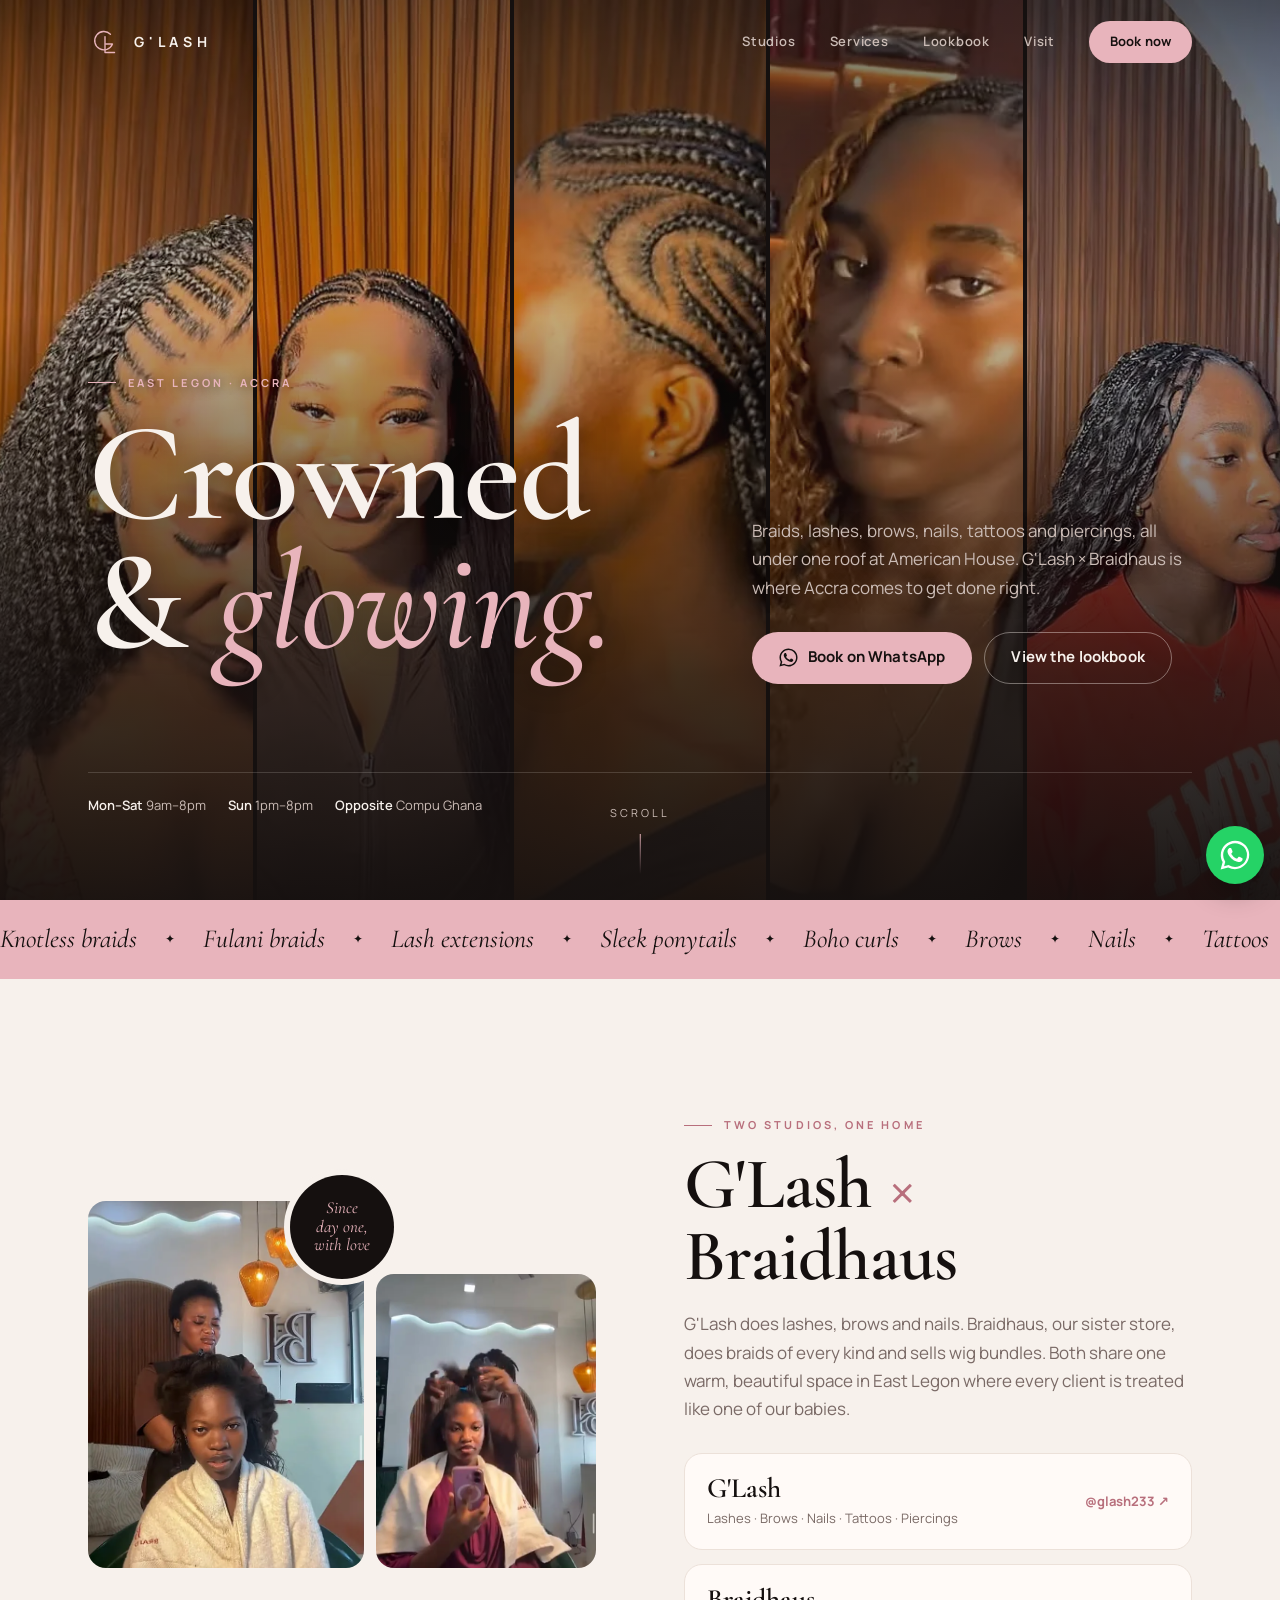
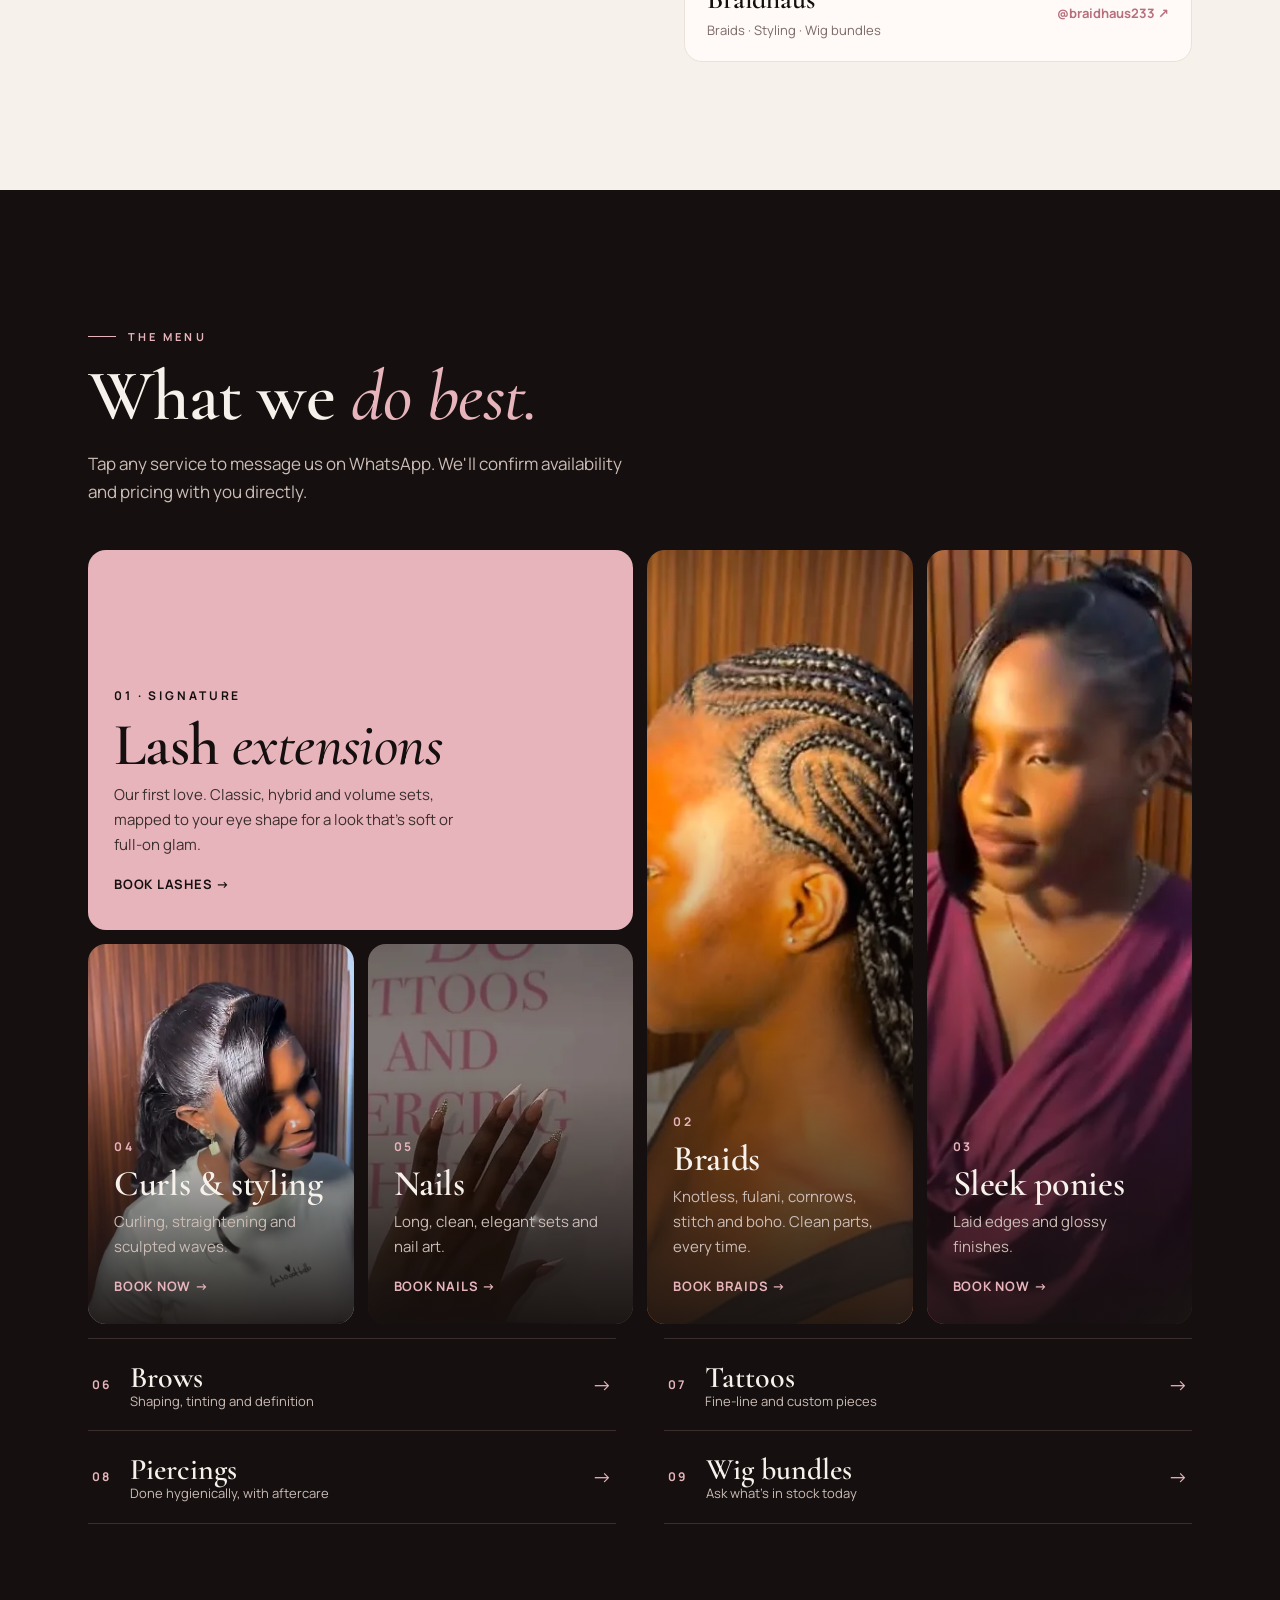
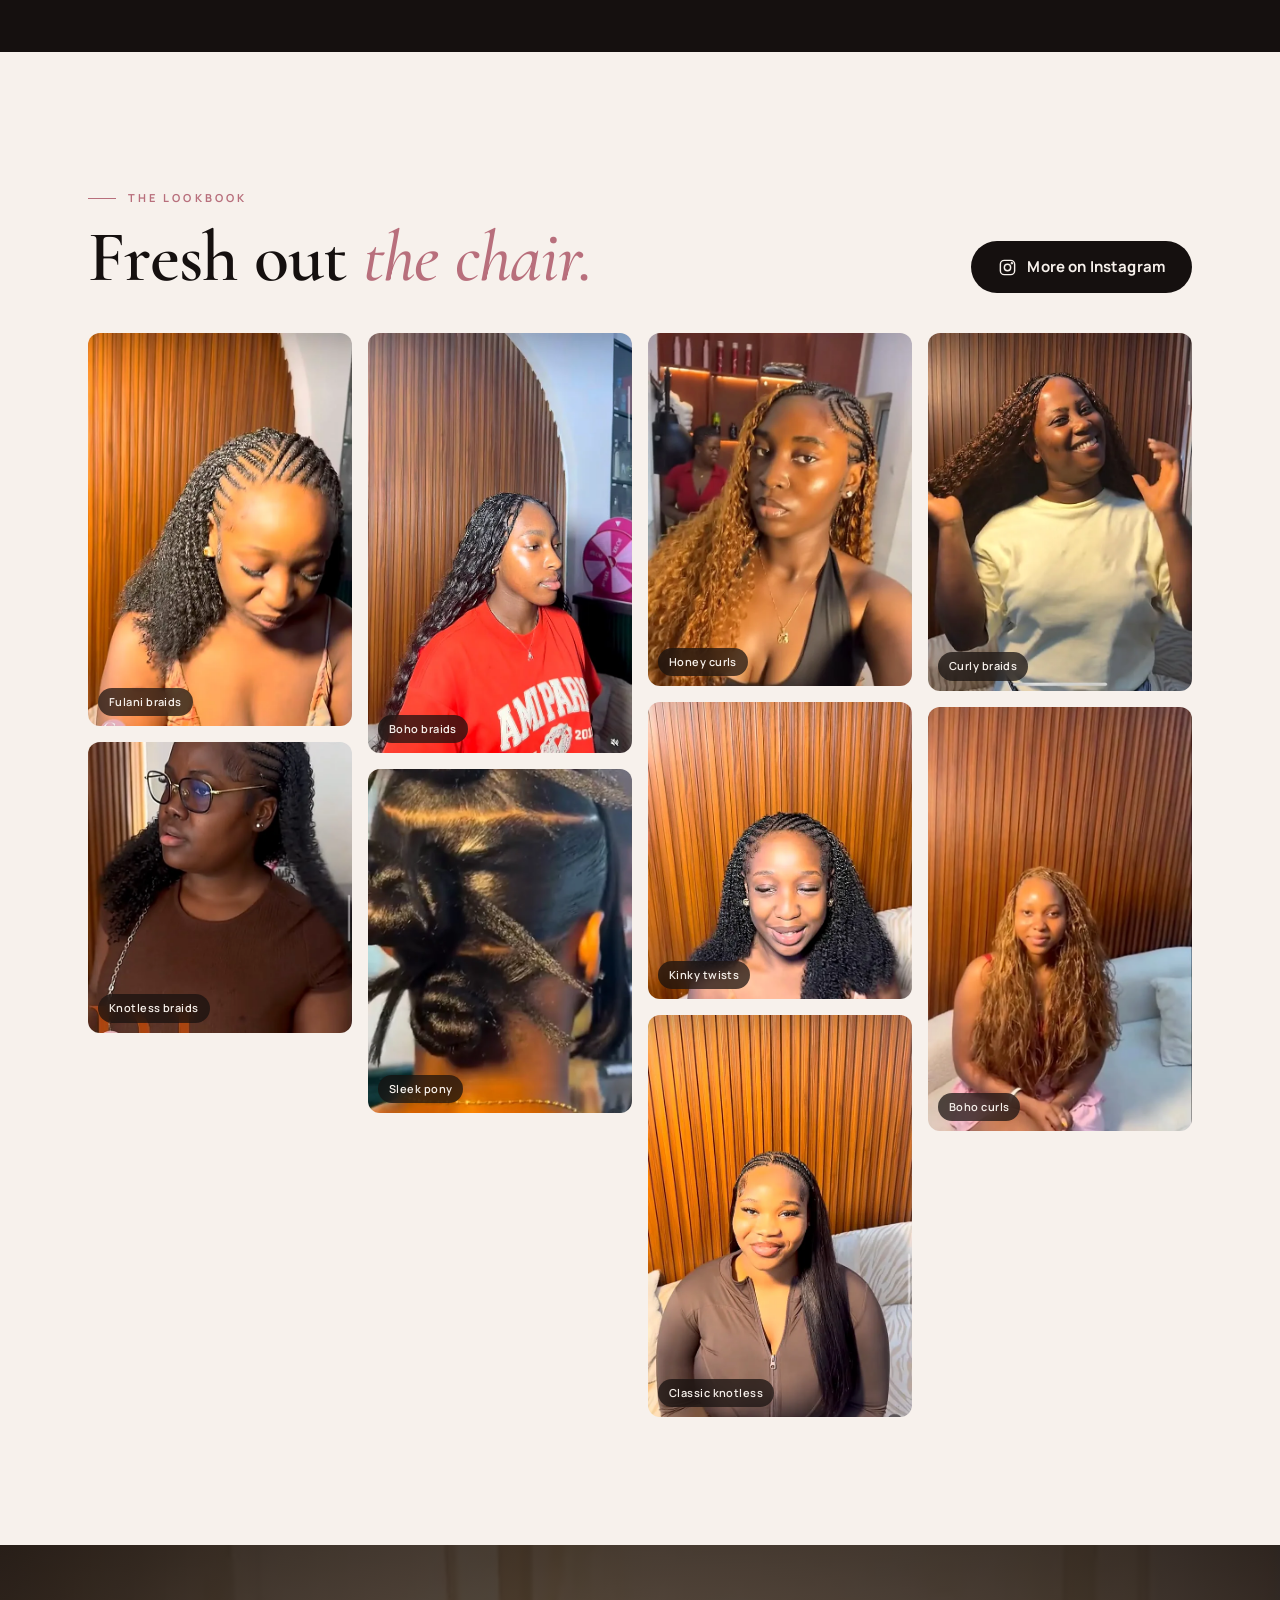
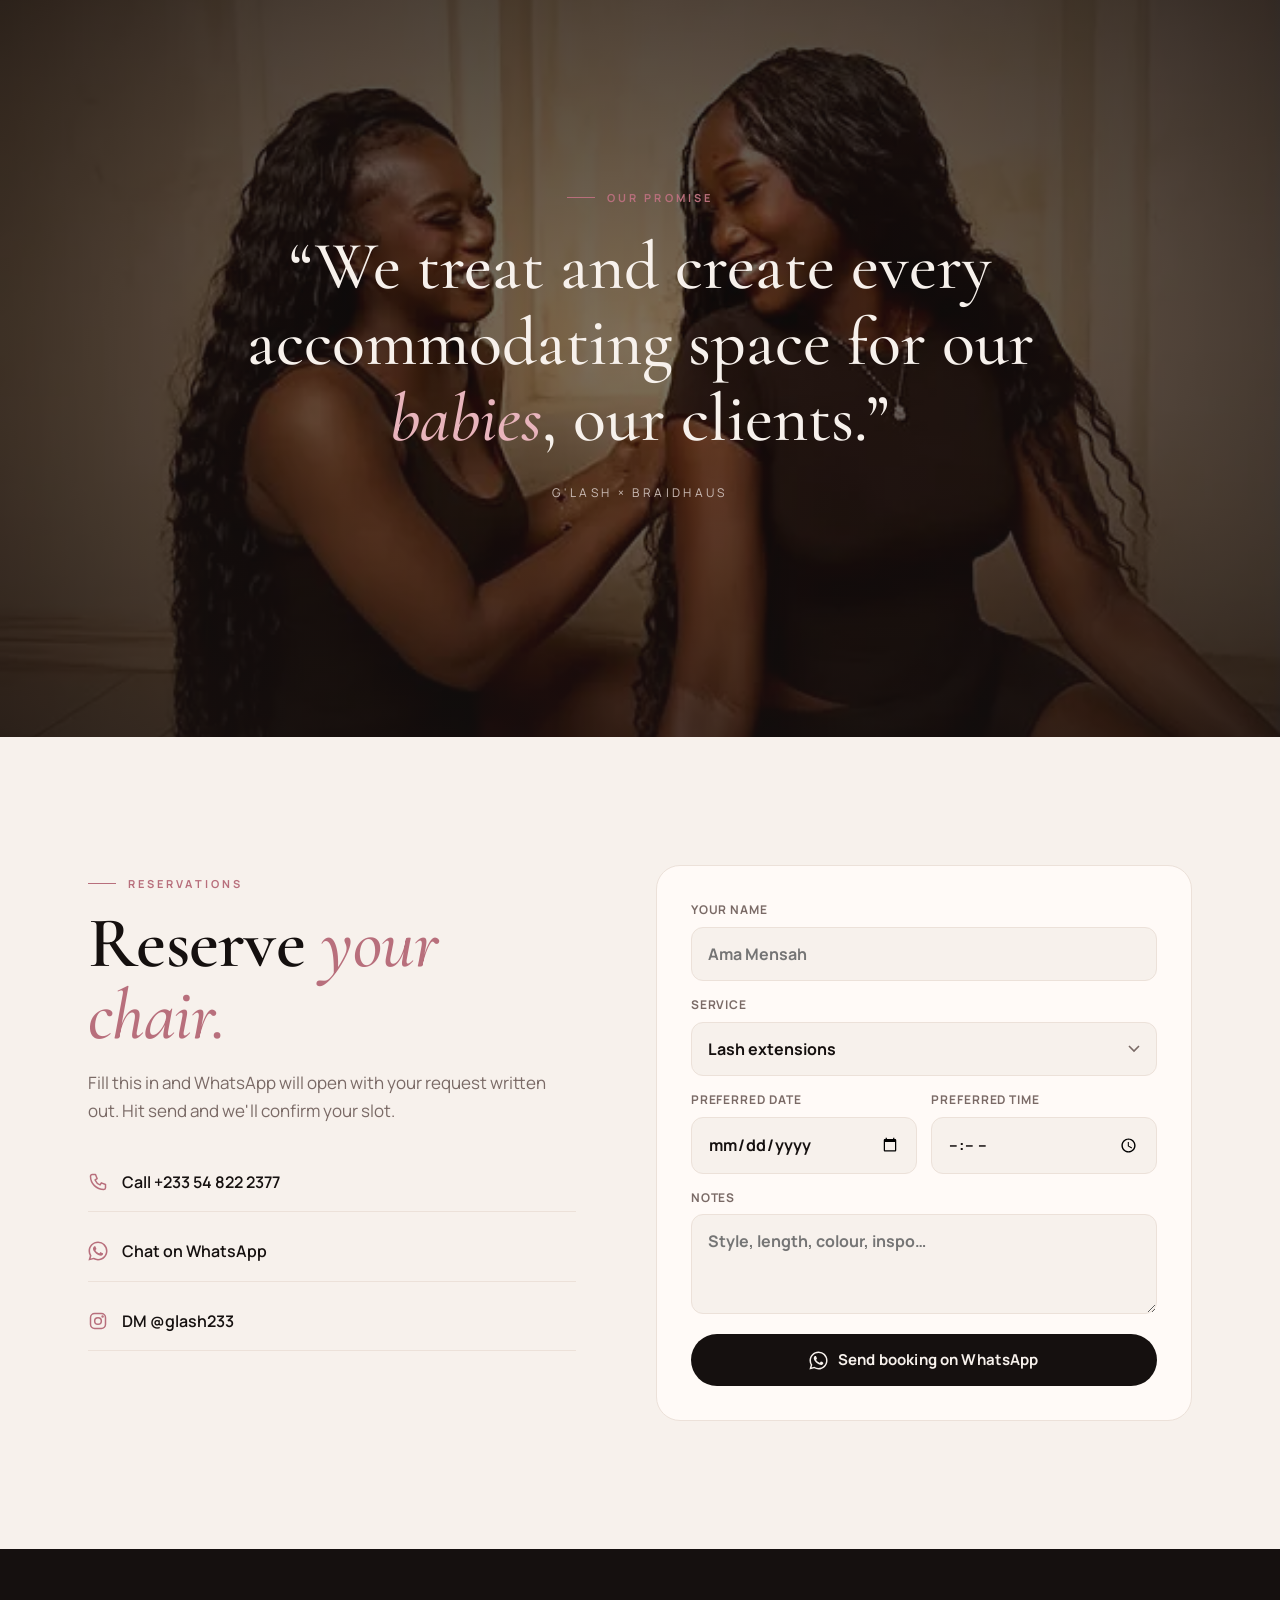
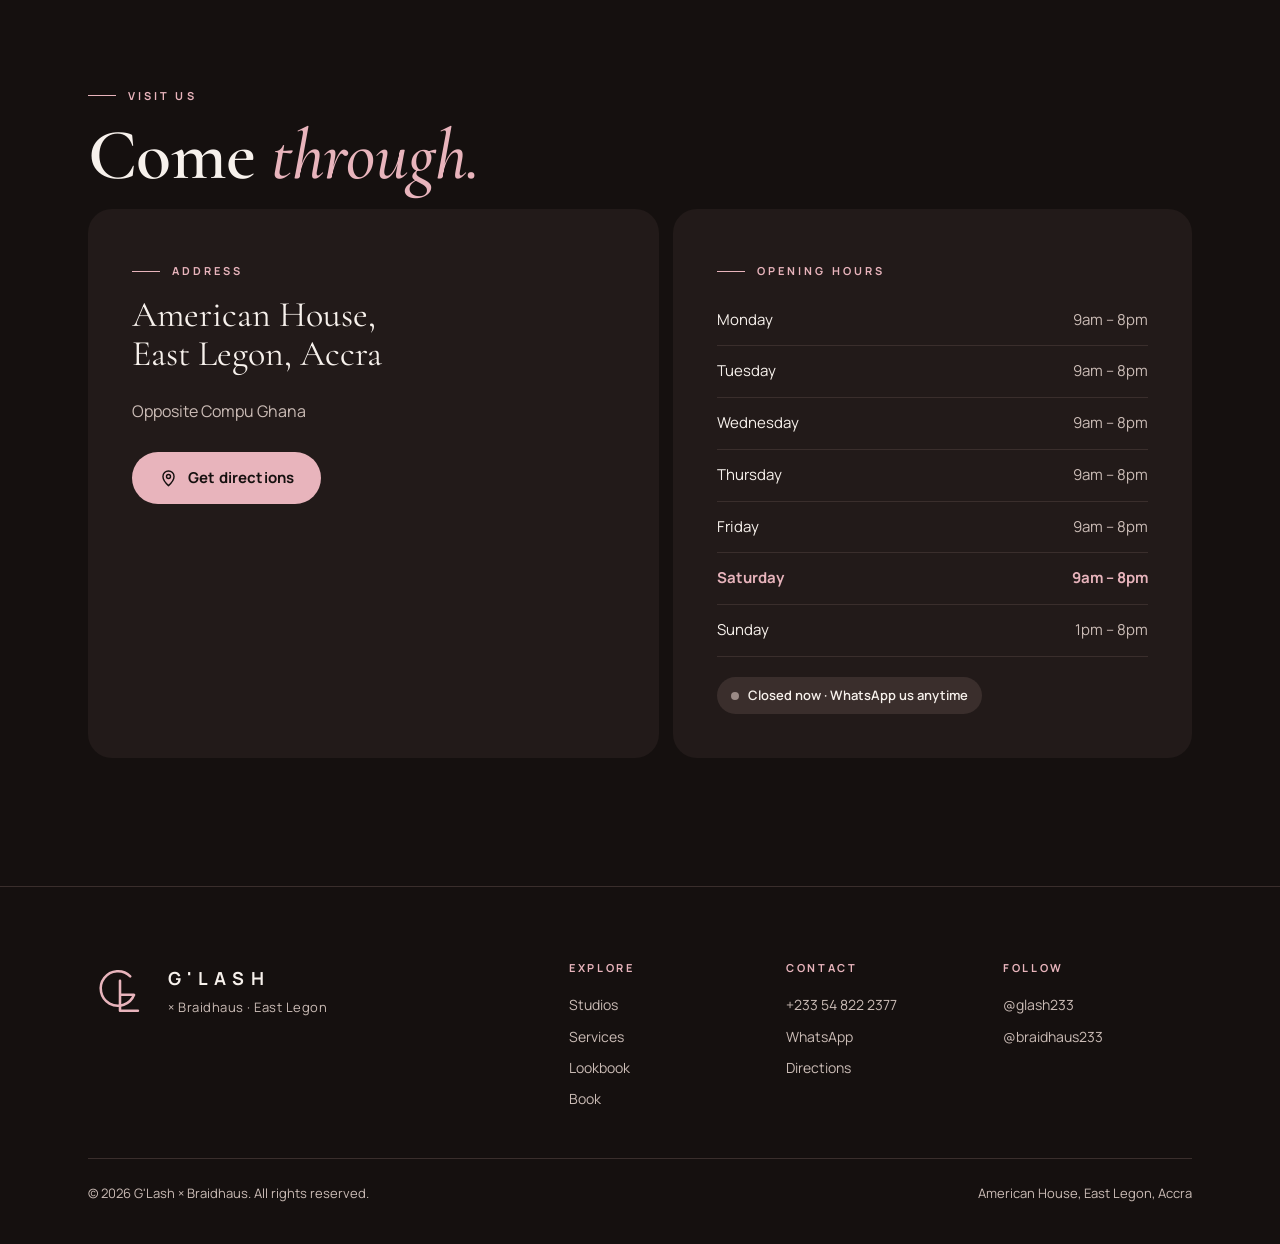
==== commit 78edae00: "Revert "Redesign: minimal layout, real logo, single-photo hero" This reverts commit 2b86f875fc8f7fda" ====
--- a/index.html
+++ b/index.html
@@ -1,252 +1,582 @@
 <!doctype html>
-<html lang="en-GH">
+<html lang="en">
 <head>
-  <meta charset="utf-8">
-  <meta name="viewport" content="width=device-width, initial-scale=1, viewport-fit=cover">
-  <title>G'Lash × Braidhaus | Lashes &amp; Braids in East Legon, Accra</title>
-  <meta name="description" content="Lash extensions, braids, nails, brows, tattoos and piercings at American House, East Legon. Walk in or book on WhatsApp.">
-  <link rel="canonical" href="https://glash.vercel.app/">
-  <meta name="theme-color" content="#f6f2ee">
-
-  <meta property="og:type" content="website">
-  <meta property="og:site_name" content="G'Lash × Braidhaus">
-  <meta property="og:title" content="G'Lash × Braidhaus, East Legon">
-  <meta property="og:description" content="Lashes, braids, nails and more at American House, East Legon. Book on WhatsApp.">
-  <meta property="og:url" content="https://glash.vercel.app/">
-  <meta property="og:image" content="https://glash.vercel.app/og.jpg">
-  <meta property="og:image:width" content="1200">
-  <meta property="og:image:height" content="630">
-  <meta property="og:image:alt" content="G'Lash logo beside a client with honey-blonde curly braids">
-  <meta name="twitter:card" content="summary_large_image">
-
-  <link rel="icon" href="/favicon.ico" sizes="32x32">
-  <link rel="icon" href="/favicon.svg" type="image/svg+xml">
-  <link rel="apple-touch-icon" href="/apple-touch-icon.png">
-  <link rel="manifest" href="/site.webmanifest">
-
-  <link rel="preload" href="/img/hero-honey.webp" as="image" fetchpriority="high">
-  <link rel="preconnect" href="https://fonts.googleapis.com">
-  <link rel="preconnect" href="https://fonts.gstatic.com" crossorigin>
-  <link rel="stylesheet" href="https://fonts.googleapis.com/css2?family=Bodoni+Moda:ital,opsz,wght@0,6..96,400;0,6..96,500;1,6..96,400&family=Instrument+Sans:wght@400;500;600&display=swap">
-  <link rel="stylesheet" href="/css/site.css">
-
-  <script type="application/ld+json">
-  {
-    "@context": "https://schema.org",
-    "@type": "BeautySalon",
-    "name": "G'Lash × Braidhaus",
-    "url": "https://glash.vercel.app/",
-    "logo": "https://glash.vercel.app/icon-512.png",
-    "image": "https://glash.vercel.app/og.jpg",
-    "telephone": "+233548222377",
-    "address": {
-      "@type": "PostalAddress",
-      "streetAddress": "American House, opposite Compu Ghana",
-      "addressLocality": "East Legon, Accra",
-      "addressCountry": "GH"
-    },
-    "openingHoursSpecification": [
-      { "@type": "OpeningHoursSpecification", "dayOfWeek": ["Monday", "Tuesday", "Wednesday", "Thursday", "Friday", "Saturday"], "opens": "09:00", "closes": "20:00" },
-      { "@type": "OpeningHoursSpecification", "dayOfWeek": "Sunday", "opens": "13:00", "closes": "20:00" }
-    ],
-    "sameAs": ["https://www.instagram.com/glash233/", "https://www.instagram.com/braidhaus233/"]
-  }
-  </script>
+<meta charset="utf-8">
+<meta name="viewport" content="width=device-width, initial-scale=1, viewport-fit=cover">
+<title>G'Lash × Braidhaus · Braids, Lashes & Beauty in East Legon, Accra</title>
+<meta name="description" content="G'Lash × Braidhaus at American House, East Legon, Accra: braids, lash extensions, brows, nails, tattoos, piercings and wig bundles. Book on WhatsApp.">
+<link rel="canonical" href="https://glash.vercel.app/">
+<meta name="theme-color" content="#15100f">
+
+<meta property="og:type" content="website">
+<meta property="og:site_name" content="G'Lash × Braidhaus">
+<meta property="og:title" content="G'Lash × Braidhaus · Braids, Lashes & Beauty">
+<meta property="og:description" content="Braids, lashes, brows, nails, tattoos & piercings at American House, East Legon. Book on WhatsApp.">
+<meta property="og:url" content="https://glash.vercel.app/">
+<meta property="og:image" content="https://glash.vercel.app/og.jpg">
+<meta property="og:image:width" content="1200">
+<meta property="og:image:height" content="630">
+<meta property="og:image:alt" content="G'Lash × Braidhaus: braids, lashes and beauty in East Legon, Accra">
+<meta property="og:locale" content="en_GH">
+<meta name="twitter:card" content="summary_large_image">
+<meta name="twitter:title" content="G'Lash × Braidhaus · Braids, Lashes & Beauty">
+<meta name="twitter:description" content="Braids, lashes, brows, nails, tattoos & piercings in East Legon, Accra.">
+<meta name="twitter:image" content="https://glash.vercel.app/og.jpg">
+
+<link rel="icon" href="/favicon.ico" sizes="32x32">
+<link rel="icon" href="/favicon.svg" type="image/svg+xml">
+<link rel="apple-touch-icon" href="/apple-touch-icon.png">
+<link rel="manifest" href="/site.webmanifest">
+
+<link rel="preload" as="image" href="/img/fulani-braids.webp" type="image/webp">
+<link rel="preload" as="image" href="/img/knotless-classic.webp" type="image/webp">
+<link rel="preconnect" href="https://fonts.googleapis.com">
+<link rel="preconnect" href="https://fonts.gstatic.com" crossorigin>
+<link href="https://fonts.googleapis.com/css2?family=Cormorant+Garamond:ital,wght@0,500;0,600;1,500;1,600&family=Manrope:wght@400;500;600;700&display=swap" rel="stylesheet">
+
+<script type="application/ld+json">
+{"@context":"https://schema.org","@type":"BeautySalon","name":"G'Lash × Braidhaus","url":"https://glash.vercel.app/","image":"https://glash.vercel.app/og.jpg","telephone":"+233548222377",
+"address":{"@type":"PostalAddress","streetAddress":"American House, opposite Compu Ghana","addressLocality":"East Legon, Accra","addressCountry":"GH"},
+"openingHoursSpecification":[{"@type":"OpeningHoursSpecification","dayOfWeek":["Monday","Tuesday","Wednesday","Thursday","Friday","Saturday"],"opens":"09:00","closes":"20:00"},{"@type":"OpeningHoursSpecification","dayOfWeek":"Sunday","opens":"13:00","closes":"20:00"}],
+"sameAs":["https://www.instagram.com/glash233/","https://www.instagram.com/braidhaus233/"]}
+</script>
+<script>document.documentElement.classList.add('js')</script>
+<style>
+:root{
+  --ink:#15100f;--ink-2:#221a19;--ink-3:#3a2e2c;
+  --cream:#f7f1ec;--paper:#fffaf7;--sand:#ece1d9;
+  --blush:#e8b4bc;--rose:#b86f7c;--mute:#7a6a66;--mute-dk:#cbbcb6;
+  --serif:"Cormorant Garamond",Georgia,"Times New Roman",serif;
+  --sans:Manrope,system-ui,-apple-system,"Segoe UI",sans-serif;
+  --gut:20px;--r:18px;
+  --ease:cubic-bezier(.2,.7,.2,1);
+}
+*,*::before,*::after{box-sizing:border-box;margin:0;padding:0}
+html{scroll-behavior:smooth;-webkit-text-size-adjust:100%}
+body{font-family:var(--sans);font-size:16px;line-height:1.65;color:var(--ink);background:var(--cream);-webkit-font-smoothing:antialiased;overflow-x:hidden}
+img{display:block;max-width:100%;height:auto}
+a{color:inherit}
+button{font:inherit;color:inherit}
+:focus-visible{outline:2px solid var(--blush);outline-offset:3px;border-radius:6px}
+.wrap{width:100%;max-width:1200px;margin:0 auto;padding:0 var(--gut)}
+.sr{position:absolute;width:1px;height:1px;overflow:hidden;clip:rect(0 0 0 0);white-space:nowrap}
+
+/* type */
+.eyebrow{display:inline-flex;align-items:center;gap:12px;font-size:11px;font-weight:700;letter-spacing:.28em;text-transform:uppercase;color:var(--rose)}
+.eyebrow::before{content:"";width:28px;height:1px;background:currentColor}
+h1,h2,h3{font-family:var(--serif);font-weight:600;line-height:1;letter-spacing:-.01em}
+h2{font-size:clamp(40px,9vw,72px);margin:14px 0 18px}
+h2 em,h1 em{font-style:italic;font-weight:500;color:var(--blush)}
+.light h2 em{color:var(--rose)}
+.lede{font-size:17px;color:var(--mute);max-width:560px}
+
+/* buttons */
+.btn{display:inline-flex;align-items:center;justify-content:center;gap:10px;min-height:52px;padding:0 26px;border-radius:999px;font-weight:700;font-size:15px;letter-spacing:.01em;text-decoration:none;border:1px solid transparent;cursor:pointer;transition:transform .2s var(--ease),background .2s,color .2s,border-color .2s}
+.btn:active{transform:scale(.97)}
+.btn svg{width:19px;height:19px;flex:none}
+.btn-blush{background:var(--blush);color:var(--ink)}
+.btn-blush:hover{background:#f1c6cc}
+.btn-ghost{border-color:rgba(247,241,236,.4);color:var(--cream)}
+.btn-ghost:hover{background:rgba(247,241,236,.1);border-color:var(--cream)}
+.btn-ink{background:var(--ink);color:var(--cream)}
+.btn-ink:hover{background:var(--ink-3)}
+
+/* header */
+.hdr{position:fixed;inset:0 0 auto;z-index:50;transition:background .3s,backdrop-filter .3s,border-color .3s;border-bottom:1px solid transparent;padding-top:env(safe-area-inset-top)}
+.hdr .wrap{display:flex;align-items:center;justify-content:space-between;height:68px}
+.hdr.solid{background:rgba(21,16,15,.82);backdrop-filter:blur(14px) saturate(1.4);-webkit-backdrop-filter:blur(14px) saturate(1.4);border-color:rgba(255,255,255,.07)}
+.logo{display:inline-flex;align-items:center;gap:12px;text-decoration:none;color:var(--cream)}
+.logo svg{width:34px;height:34px;color:var(--blush)}
+.logo span{font-weight:700;font-size:14px;letter-spacing:.34em}
+.nav{display:none}
+.menu-btn{width:44px;height:44px;display:grid;place-items:center;background:none;border:0;cursor:pointer;color:var(--cream)}
+.menu-btn i{display:block;width:22px;height:1.5px;background:currentColor;position:relative;transition:transform .3s}
+.menu-btn i::before,.menu-btn i::after{content:"";position:absolute;left:0;width:22px;height:1.5px;background:currentColor;transition:transform .3s,top .3s}
+.menu-btn i::before{top:-7px}.menu-btn i::after{top:7px}
+.open .menu-btn i{background:transparent}
+.open .menu-btn i::before{top:0;transform:rotate(45deg)}
+.open .menu-btn i::after{top:0;transform:rotate(-45deg)}
+.drawer{position:fixed;inset:0;z-index:40;background:var(--ink);color:var(--cream);display:flex;flex-direction:column;justify-content:center;padding:100px var(--gut) 40px;gap:6px;opacity:0;visibility:hidden;transition:opacity .3s,visibility .3s}
+.open .drawer{opacity:1;visibility:visible}
+.drawer a{font-family:var(--serif);font-size:44px;text-decoration:none;line-height:1.25}
+.drawer a:hover{color:var(--blush)}
+.drawer .btn{margin-top:28px;font-family:var(--sans);font-size:15px;align-self:flex-start}
+body.lock{overflow:hidden}
+
+/* hero */
+.hero{position:relative;min-height:100vh;min-height:100svh;display:flex;align-items:flex-end;color:var(--cream);background:var(--ink);overflow:hidden;isolation:isolate}
+.hero-bg{position:absolute;inset:0;z-index:-2;display:grid;grid-template-columns:repeat(2,1fr);gap:4px}
+.hero-bg div{background:var(--ink-2) center 20%/cover no-repeat;animation:drift 22s var(--ease) infinite alternate}
+.hero-bg div:nth-child(even){animation-delay:-11s;margin-top:-6vh}
+.hero-bg .p1{background-image:url(/img/fulani-braids.webp)}
+.hero-bg .p2{background-image:url(/img/knotless-classic.webp)}
+.hero-bg .p3,.hero-bg .p4,.hero-bg .p5{display:none}
+@keyframes drift{from{transform:scale(1.04) translateY(0)}to{transform:scale(1.12) translateY(-2%)}}
+.hero::after{content:"";position:absolute;inset:0;z-index:-1;background:
+  linear-gradient(180deg,rgba(21,16,15,.55) 0%,rgba(21,16,15,.15) 30%,rgba(21,16,15,.7) 62%,rgba(21,16,15,.97) 100%)}
+.hero-in{padding-top:120px;padding-bottom:56px}
+.hero .eyebrow{color:var(--blush);text-shadow:0 1px 12px rgba(0,0,0,.6)}
+.hero h1,.hero p{text-shadow:0 2px 24px rgba(0,0,0,.35)}
+.hero h1{font-size:clamp(56px,15vw,140px);line-height:.92;margin:18px 0 22px}
+.hero p{font-size:17px;color:var(--mute-dk);max-width:520px;margin-bottom:30px}
+.hero .ctas{display:flex;flex-direction:column;gap:12px}
+.hero-meta{display:flex;flex-wrap:wrap;gap:8px 22px;margin-top:34px;padding-top:22px;border-top:1px solid rgba(247,241,236,.16);font-size:13px;color:var(--mute-dk)}
+.hero-meta b{color:var(--cream);font-weight:600}
+.scroll-cue{display:none}
+
+/* marquee */
+.ticker{background:var(--blush);color:var(--ink);overflow:hidden;padding:18px 0;font-family:var(--serif);font-style:italic;font-size:26px;white-space:nowrap}
+.ticker div{display:inline-flex;animation:tick 32s linear infinite}
+.ticker span{display:inline-flex;align-items:center;gap:28px;padding-right:28px}
+.ticker span::after{content:"✦";font-style:normal;font-size:12px}
+@keyframes tick{to{transform:translateX(-50%)}}
+
+/* sections */
+section{padding:88px 0}
+.dark{background:var(--ink);color:var(--cream)}
+.dark .lede{color:var(--mute-dk)}
+.dark .eyebrow{color:var(--blush)}
+
+/* about */
+.about{display:grid;gap:44px}
+.about-media{position:relative;display:grid;grid-template-columns:1.25fr 1fr;gap:12px;align-items:end}
+.about-media img{width:100%;border-radius:var(--r);object-fit:cover;aspect-ratio:3/4}
+.about-media img:last-child{aspect-ratio:4/5;margin-bottom:-28px}
+.stamp{position:absolute;left:50%;top:-26px;transform:translateX(-50%);width:104px;height:104px;border-radius:50%;background:var(--ink);color:var(--blush);display:grid;place-items:center;text-align:center;font-family:var(--serif);font-style:italic;font-size:17px;line-height:1.1;box-shadow:0 0 0 6px var(--cream)}
+.pair{display:grid;gap:14px;margin-top:30px}
+.pair a{display:flex;justify-content:space-between;align-items:center;gap:16px;padding:20px 22px;border:1px solid var(--sand);border-radius:var(--r);background:var(--paper);text-decoration:none;transition:border-color .2s,transform .2s var(--ease)}
+.pair a:hover{border-color:var(--rose);transform:translateY(-2px)}
+.pair b{font-family:var(--serif);font-size:28px;font-weight:600;line-height:1}
+.pair small{display:block;font-size:13px;color:var(--mute);margin-top:4px}
+.pair em{font-style:normal;font-size:13px;font-weight:700;color:var(--rose);white-space:nowrap}
+
+/* services */
+.svc-grid{display:grid;gap:14px;margin-top:44px}
+.svc{position:relative;border-radius:var(--r);overflow:hidden;min-height:440px;display:flex;align-items:flex-end;color:var(--cream);background:var(--ink-2);text-decoration:none;isolation:isolate}
+.svc img{position:absolute;inset:0;width:100%;height:100%;object-fit:cover;z-index:-2;transition:transform .9s var(--ease)}
+.svc:hover img{transform:scale(1.06)}
+.svc::after{content:"";position:absolute;inset:0;z-index:-1;background:linear-gradient(180deg,rgba(21,16,15,0) 35%,rgba(21,16,15,.92))}
+.svc-body{padding:26px}
+.svc .num{font-size:12px;letter-spacing:.24em;color:var(--blush);font-weight:700}
+.svc h3{font-size:40px;margin:8px 0 8px}
+.svc p{font-size:15px;color:var(--mute-dk);max-width:340px}
+.svc .go{display:inline-flex;align-items:center;gap:8px;margin-top:16px;font-size:13px;font-weight:700;letter-spacing:.06em;text-transform:uppercase;color:var(--blush)}
+.svc.feature{background:var(--blush);color:var(--ink);min-height:0}
+.svc.feature::after{display:none}
+.svc.feature .svc-body{padding:34px 26px}
+.svc.feature .num,.svc.feature .go{color:var(--ink)}
+.svc.feature p{color:var(--ink-3)}
+.svc.feature h3{font-size:52px}
+.svc.feature h3 em{font-style:italic;font-weight:500}
+.extras{margin-top:14px;border-top:1px solid var(--ink-3)}
+.extras a{display:grid;grid-template-columns:auto 1fr auto;align-items:center;gap:18px;padding:22px 4px;border-bottom:1px solid var(--ink-3);text-decoration:none;transition:padding .3s var(--ease),color .2s}
+.extras a:hover{padding-left:14px;color:var(--blush)}
+.extras .num{font-size:12px;letter-spacing:.2em;color:var(--blush);font-weight:700}
+.extras b{font-family:var(--serif);font-size:30px;font-weight:600;line-height:1.1}
+.extras small{display:block;font-family:var(--sans);font-size:13px;font-weight:400;color:var(--mute-dk)}
+.extras .arr{font-size:20px;color:var(--blush)}
+
+/* lookbook */
+.look-head{display:flex;flex-direction:column;gap:20px;margin-bottom:40px}
+.look{columns:2;column-gap:10px}
+.look button{display:block;width:100%;margin:0 0 10px;padding:0;border:0;background:var(--sand);border-radius:12px;overflow:hidden;cursor:zoom-in;break-inside:avoid;position:relative}
+.look img{width:100%;transition:transform .7s var(--ease),filter .4s}
+.look button:hover img{transform:scale(1.04)}
+.look button span{position:absolute;left:10px;bottom:10px;padding:5px 11px;border-radius:999px;background:rgba(21,16,15,.72);backdrop-filter:blur(6px);-webkit-backdrop-filter:blur(6px);color:var(--cream);font-size:11px;font-weight:600;letter-spacing:.04em}
+dialog{margin:auto;border:0;padding:0;background:transparent;max-width:min(92vw,560px);max-height:92vh;overflow:visible}
+dialog::backdrop{background:rgba(21,16,15,.92);backdrop-filter:blur(6px)}
+dialog img{max-height:84vh;width:auto;border-radius:14px;margin:0 auto}
+dialog p{color:var(--cream);text-align:center;margin-top:12px;font-family:var(--serif);font-style:italic;font-size:22px}
+.x{position:fixed;top:16px;right:16px;width:46px;height:46px;border-radius:50%;border:1px solid rgba(247,241,236,.3);background:rgba(21,16,15,.6);color:var(--cream);font-size:24px;cursor:pointer}
+
+/* promise */
+.promise{position:relative;min-height:88vh;display:flex;align-items:center;color:var(--cream);text-align:center;isolation:isolate;overflow:hidden}
+.promise img{position:absolute;inset:0;width:100%;height:100%;object-fit:cover;object-position:center 30%;z-index:-2}
+.promise::after{content:"";position:absolute;inset:0;z-index:-1;background:radial-gradient(ellipse at center,rgba(21,16,15,.55),rgba(21,16,15,.88))}
+.promise blockquote{font-family:var(--serif);font-size:clamp(34px,7.4vw,68px);line-height:1.12;font-weight:500;max-width:940px;margin:22px auto 0}
+.promise blockquote em{color:var(--blush)}
+.promise cite{display:block;margin-top:26px;font-style:normal;font-size:12px;letter-spacing:.28em;text-transform:uppercase;color:var(--mute-dk)}
+
+/* booking */
+.book{display:grid;gap:40px}
+form{display:grid;gap:14px;background:var(--paper);border:1px solid var(--sand);border-radius:24px;padding:24px}
+label{display:grid;gap:7px;font-size:12px;font-weight:700;letter-spacing:.08em;text-transform:uppercase;color:var(--mute)}
+input,select,textarea{font:inherit;font-size:16px;letter-spacing:0;text-transform:none;color:var(--ink);width:100%;min-height:52px;padding:13px 16px;border-radius:12px;border:1px solid var(--sand);background:var(--cream);-webkit-appearance:none;appearance:none}
+select{background-image:url("data:image/svg+xml,%3Csvg xmlns='http://www.w3.org/2000/svg' width='12' height='8'%3E%3Cpath d='M1 1l5 5 5-5' fill='none' stroke='%237a6a66' stroke-width='1.6'/%3E%3C/svg%3E");background-repeat:no-repeat;background-position:right 16px center;padding-right:40px}
+textarea{min-height:100px;resize:vertical}
+input:focus,select:focus,textarea:focus{outline:none;border-color:var(--rose);box-shadow:0 0 0 3px rgba(184,111,124,.18)}
+.row{display:grid;gap:14px}
+form .btn{width:100%;margin-top:6px}
+.book-alt{display:grid;gap:10px;margin-top:28px}
+.book-alt a{display:flex;align-items:center;gap:14px;padding:16px 0;border-bottom:1px solid var(--sand);text-decoration:none;font-weight:600}
+.book-alt a:hover{color:var(--rose)}
+.book-alt svg{width:20px;height:20px;color:var(--rose);flex:none}
+
+/* visit */
+.visit{display:grid;gap:14px}
+.vcard{background:var(--ink-2);border-radius:24px;padding:30px 24px}
+.addr{font-family:var(--serif);font-size:36px;line-height:1.1;margin:14px 0 24px}
+.hours{width:100%;border-collapse:collapse;font-size:15px;margin-top:14px}
+.hours td{padding:13px 0;border-bottom:1px solid var(--ink-3)}
+.hours td:last-child{text-align:right;color:var(--mute-dk)}
+.hours tr.today td{color:var(--blush);font-weight:700}
+.status{display:inline-flex;align-items:center;gap:9px;margin-top:20px;font-size:13px;font-weight:600;padding:8px 14px;border-radius:999px;background:var(--ink-3)}
+.status i{width:8px;height:8px;border-radius:50%;background:#9a8a86}
+.status.on i{background:#48c27a;box-shadow:0 0 0 4px rgba(72,194,122,.2)}
+
+/* footer */
+footer{background:var(--ink);color:var(--mute-dk);padding:72px 0 calc(40px + env(safe-area-inset-bottom));border-top:1px solid var(--ink-3)}
+.f-top{display:grid;gap:36px;padding-bottom:44px;border-bottom:1px solid var(--ink-3)}
+.f-logo{display:flex;align-items:center;gap:16px;color:var(--cream);text-decoration:none}
+.f-logo svg{width:64px;height:64px;color:var(--blush)}
+.f-logo b{display:block;font-size:18px;letter-spacing:.34em;font-weight:700}
+.f-logo small{display:block;font-size:13px;letter-spacing:.04em;margin-top:4px;color:var(--mute-dk)}
+.f-cols{display:grid;grid-template-columns:1fr 1fr;gap:28px;font-size:14px}
+.f-cols h4{font-size:11px;letter-spacing:.24em;text-transform:uppercase;color:var(--blush);margin-bottom:12px}
+.f-cols a{display:block;text-decoration:none;padding:4px 0}
+.f-cols a:hover{color:var(--cream)}
+.f-bot{display:flex;flex-direction:column;gap:6px;padding-top:24px;font-size:13px}
+
+/* floating whatsapp */
+.fab{position:fixed;right:16px;bottom:calc(16px + env(safe-area-inset-bottom));z-index:30;width:58px;height:58px;border-radius:50%;background:#25d366;color:#fff;display:grid;place-items:center;box-shadow:0 12px 30px -8px rgba(0,0,0,.45);transition:transform .2s var(--ease),opacity .3s}
+.fab:hover{transform:scale(1.08)}
+.fab svg{width:30px;height:30px}
+.fab.hide{opacity:0;pointer-events:none;transform:scale(.8)}
+
+/* reveal */
+.js .rv{opacity:0;transform:translateY(26px);transition:opacity .9s var(--ease),transform .9s var(--ease)}
+.js .rv.in{opacity:1;transform:none}
+
+/* ≥ 640 */
+@media (min-width:640px){
+  :root{--gut:32px}
+  .hero .ctas{flex-direction:row}
+  .hero-bg{grid-template-columns:repeat(3,1fr)}
+  .hero-bg .p3{display:block;background-image:url(/img/cornrows-profile.webp)}
+  .look{columns:3;column-gap:14px}
+  .look button{margin-bottom:14px}
+  .row{grid-template-columns:1fr 1fr}
+  form{padding:34px}
+  .svc-grid{grid-template-columns:1fr 1fr}
+  .svc.feature{grid-column:1/-1}
+  .f-cols{grid-template-columns:repeat(3,1fr)}
+}
+/* ≥ 960 */
+@media (min-width:960px){
+  :root{--gut:48px}
+  section{padding:128px 0}
+  .nav{display:flex;align-items:center;gap:34px;font-size:13px;font-weight:600;letter-spacing:.06em}
+  .nav a{text-decoration:none;color:var(--mute-dk);transition:color .2s}
+  .nav a:hover{color:var(--cream)}
+  .nav .btn{min-height:42px;padding:0 20px;font-size:13px;color:var(--ink)}
+  .menu-btn,.drawer{display:none}
+  .hdr .wrap{height:84px}
+  .hero-bg{grid-template-columns:repeat(5,1fr)}
+  .hero-bg .p4{display:block;background-image:url(/img/curls-honey.webp)}
+  .hero-bg .p5{display:block;background-image:url(/img/boho-braids.webp)}
+  .hero::after{background:linear-gradient(180deg,rgba(21,16,15,.6) 0%,rgba(21,16,15,.25) 35%,rgba(21,16,15,.82) 75%,rgba(21,16,15,.97) 100%)}
+  .hero-in{padding-bottom:84px;display:grid;grid-template-columns:1.4fr 1fr;align-items:end;gap:48px}
+  .hero-in .side{padding-bottom:6px}
+  .hero-meta{grid-column:1/-1}
+  .scroll-cue{display:flex;flex-direction:column;align-items:center;gap:12px;position:absolute;left:50%;transform:translateX(-50%);bottom:26px;font-size:11px;letter-spacing:.28em;text-transform:uppercase;color:var(--mute-dk);text-decoration:none}
+  .scroll-cue::after{content:"";width:1px;height:40px;background:linear-gradient(var(--blush),transparent);animation:cue 2s infinite}
+  @keyframes cue{0%{transform:scaleY(0);transform-origin:top}50%{transform:scaleY(1);transform-origin:top}51%{transform-origin:bottom}100%{transform:scaleY(0);transform-origin:bottom}}
+  .about{grid-template-columns:1fr 1fr;gap:88px;align-items:center}
+  .about-media{order:-1}
+  .svc-grid{grid-template-columns:repeat(4,1fr);grid-template-rows:380px 380px;grid-template-areas:"lash lash braid pony" "curl nail braid pony"}
+  .svc{min-height:0}
+  .svc-grid>:nth-child(1){grid-area:lash}
+  .svc-grid>:nth-child(2){grid-area:braid}
+  .svc-grid>:nth-child(3){grid-area:pony}
+  .svc-grid>:nth-child(4){grid-area:curl}
+  .svc-grid>:nth-child(5){grid-area:nail}
+  .svc h3{font-size:36px}
+  .svc.feature h3{font-size:60px}
+  .extras{display:grid;grid-template-columns:repeat(2,1fr);column-gap:48px;border-top:0}
+  .extras a:nth-child(-n+2){border-top:1px solid var(--ink-3)}
+  .look-head{flex-direction:row;justify-content:space-between;align-items:flex-end}
+  .look{columns:4;column-gap:16px}
+  .look button{margin-bottom:16px}
+  .book{grid-template-columns:1fr 1.1fr;gap:80px;align-items:start}
+  .visit{grid-template-columns:1.1fr 1fr}
+  .vcard{padding:44px}
+  .f-top{grid-template-columns:1fr 1.4fr;align-items:start}
+  .f-bot{flex-direction:row;justify-content:space-between}
+}
+@media (prefers-reduced-motion:reduce){
+  *,*::before,*::after{animation:none!important;transition:none!important}
+  html{scroll-behavior:auto}
+  .js .rv{opacity:1;transform:none}
+}
+</style>
 </head>
 <body>
-  <a class="skip" href="#main">Skip to content</a>
-
-  <header class="site-header">
-    <div class="container site-header__inner">
-      <a class="brand" href="/" aria-label="G'Lash, home">
-        <svg class="brand__mark" aria-hidden="true"><use href="/assets/logo.svg#mark"></use></svg>
-        <svg class="brand__word" aria-hidden="true"><use href="/assets/logo.svg#wordmark"></use></svg>
+
+<svg width="0" height="0" style="position:absolute" aria-hidden="true">
+  <symbol id="mono" viewBox="0 0 100 100"><g fill="none" stroke="currentColor" stroke-width="4" stroke-linecap="round" stroke-linejoin="round"><path d="M66 27a27 27 0 1 0 6 29H52"/><path d="M50 34v47h28"/></g></symbol>
+  <symbol id="wa" viewBox="0 0 24 24"><path fill="currentColor" d="M17.47 14.38c-.3-.15-1.76-.87-2.03-.97-.27-.1-.47-.15-.67.15-.2.3-.77.97-.94 1.17-.17.2-.35.22-.65.07-.3-.15-1.26-.46-2.4-1.48-.89-.79-1.49-1.77-1.66-2.07-.17-.3-.02-.46.13-.61.13-.13.3-.35.45-.52.15-.17.2-.3.3-.5.1-.2.05-.37-.02-.52-.08-.15-.67-1.61-.92-2.21-.24-.58-.49-.5-.67-.51h-.57c-.2 0-.52.07-.79.37-.27.3-1.04 1.02-1.04 2.48s1.07 2.88 1.21 3.08c.15.2 2.1 3.2 5.08 4.49.71.31 1.26.49 1.7.63.71.23 1.36.2 1.87.12.57-.09 1.76-.72 2.01-1.41.25-.7.25-1.29.17-1.41-.07-.13-.27-.2-.57-.35zM12.05 21.5h-.01a9.5 9.5 0 0 1-4.84-1.33l-.35-.21-3.6.94.96-3.5-.23-.36A9.46 9.46 0 0 1 2.53 12C2.53 6.76 6.8 2.5 12.05 2.5c2.54 0 4.93.99 6.72 2.79a9.43 9.43 0 0 1 2.78 6.72c0 5.24-4.27 9.5-9.5 9.5zm8.09-17.59A11.36 11.36 0 0 0 12.05.5C5.73.5.6 5.63.6 11.95c0 2.02.53 3.99 1.53 5.72L.5 23.5l5.97-1.57a11.4 11.4 0 0 0 5.47 1.4h.01c6.31 0 11.45-5.14 11.45-11.45 0-3.06-1.19-5.94-3.36-8.1z"/></symbol>
+  <symbol id="ph" viewBox="0 0 24 24"><path fill="none" stroke="currentColor" stroke-width="1.8" stroke-linejoin="round" d="M5 3h4l2 5-2.5 1.5a11 11 0 0 0 6 6L16 13l5 2v4a2 2 0 0 1-2 2A16 16 0 0 1 3 5a2 2 0 0 1 2-2"/></symbol>
+  <symbol id="ig" viewBox="0 0 24 24"><g fill="none" stroke="currentColor" stroke-width="1.8"><rect x="3" y="3" width="18" height="18" rx="5"/><circle cx="12" cy="12" r="4"/><circle cx="17.5" cy="6.5" r=".6" fill="currentColor"/></g></symbol>
+  <symbol id="pin" viewBox="0 0 24 24"><g fill="none" stroke="currentColor" stroke-width="1.8"><path d="M12 21s-7-6.2-7-11.5a7 7 0 0 1 14 0C19 14.8 12 21 12 21z"/><circle cx="12" cy="9.5" r="2.5"/></g></symbol>
+</svg>
+
+<header class="hdr" id="hdr">
+  <div class="wrap">
+    <a class="logo" href="#top" aria-label="G'Lash home"><svg aria-hidden="true"><use href="#mono"/></svg><span>G'LASH</span></a>
+    <nav class="nav" aria-label="Main">
+      <a href="#about">Studios</a><a href="#services">Services</a><a href="#lookbook">Lookbook</a><a href="#visit">Visit</a>
+      <a class="btn btn-blush" href="#book">Book now</a>
+    </nav>
+    <button class="menu-btn" id="menuBtn" aria-label="Open menu" aria-expanded="false" aria-controls="drawer"><i></i></button>
+  </div>
+</header>
+<div class="drawer" id="drawer">
+  <a href="#about">Studios</a><a href="#services">Services</a><a href="#lookbook">Lookbook</a><a href="#book">Book</a><a href="#visit">Visit</a>
+  <a class="btn btn-blush" href="https://wa.me/233548222377" target="_blank" rel="noopener"><svg><use href="#wa"/></svg>WhatsApp us</a>
+</div>
+
+<main>
+<section class="hero" id="top" aria-label="Welcome" style="padding:0">
+  <div class="hero-bg" aria-hidden="true"><div class="p1"></div><div class="p2"></div><div class="p3"></div><div class="p4"></div><div class="p5"></div></div>
+  <div class="wrap hero-in">
+    <div>
+      <span class="eyebrow">East Legon · Accra</span>
+      <h1>Crowned<br>&amp; <em>glowing.</em></h1>
+    </div>
+    <div class="side">
+      <p>Braids, lashes, brows, nails, tattoos and piercings, all under one roof at American House. G'Lash × Braidhaus is where Accra comes to get done right.</p>
+      <div class="ctas">
+        <a class="btn btn-blush" href="#book"><svg><use href="#wa"/></svg>Book on WhatsApp</a>
+        <a class="btn btn-ghost" href="#lookbook">View the lookbook</a>
+      </div>
+    </div>
+    <div class="hero-meta"><span><b>Mon–Sat</b> 9am–8pm</span><span><b>Sun</b> 1pm–8pm</span><span><b>Opposite</b> Compu Ghana</span></div>
+  </div>
+  <a class="scroll-cue" href="#about">Scroll</a>
+</section>
+
+<div class="ticker" aria-hidden="true"><div>
+  <span>Knotless braids</span><span>Fulani braids</span><span>Lash extensions</span><span>Sleek ponytails</span><span>Boho curls</span><span>Brows</span><span>Nails</span><span>Tattoos</span><span>Piercings</span><span>Wig bundles</span>
+  <span>Knotless braids</span><span>Fulani braids</span><span>Lash extensions</span><span>Sleek ponytails</span><span>Boho curls</span><span>Brows</span><span>Nails</span><span>Tattoos</span><span>Piercings</span><span>Wig bundles</span>
+</div></div>
+
+<section id="about" class="light">
+  <div class="wrap about">
+    <div class="rv">
+      <span class="eyebrow">Two studios, one home</span>
+      <h2>G'Lash <em>×</em><br>Braidhaus</h2>
+      <p class="lede">G'Lash does lashes, brows and nails. Braidhaus, our sister store, does braids of every kind and sells wig bundles. Both share one warm, beautiful space in East Legon where every client is treated like one of our babies.</p>
+      <div class="pair">
+        <a href="https://www.instagram.com/glash233/" target="_blank" rel="noopener"><span><b>G'Lash</b><small>Lashes · Brows · Nails · Tattoos · Piercings</small></span><em>@glash233 ↗</em></a>
+        <a href="https://www.instagram.com/braidhaus233/" target="_blank" rel="noopener"><span><b>Braidhaus</b><small>Braids · Styling · Wig bundles</small></span><em>@braidhaus233 ↗</em></a>
+      </div>
+    </div>
+    <div class="about-media rv">
+      <img src="/img/studio-braiding.webp" width="591" height="955" loading="lazy" decoding="async" alt="A stylist braiding a client's hair inside the Braidhaus studio">
+      <img src="/img/studio-pony.webp" width="591" height="945" loading="lazy" decoding="async" alt="A client taking a mirror selfie while her ponytail is styled">
+      <div class="stamp">Since<br>day one,<br>with love</div>
+    </div>
+  </div>
+</section>
+
+<section id="services" class="dark">
+  <div class="wrap">
+    <div class="rv">
+      <span class="eyebrow">The menu</span>
+      <h2>What we <em>do best.</em></h2>
+      <p class="lede">Tap any service to message us on WhatsApp. We'll confirm availability and pricing with you directly.</p>
+    </div>
+    <div class="svc-grid">
+      <a class="svc feature rv" href="https://wa.me/233548222377?text=Hi%20G'Lash!%20I'd%20like%20to%20book%20lash%20extensions." target="_blank" rel="noopener">
+        <div class="svc-body"><span class="num">01 · SIGNATURE</span><h3>Lash <em>extensions</em></h3><p>Our first love. Classic, hybrid and volume sets, mapped to your eye shape for a look that's soft or full-on glam.</p><span class="go">Book lashes →</span></div>
       </a>
-      <nav class="site-nav" id="site-nav" aria-label="Primary">
-        <a href="#services">Services</a>
-        <a href="#work">Work</a>
-        <a href="#studio">Studio</a>
-        <a href="#visit">Visit</a>
-        <a class="site-nav__book" href="#book">Book</a>
-      </nav>
-      <button class="nav-toggle" type="button" aria-expanded="false" aria-controls="site-nav">Menu</button>
-    </div>
-  </header>
-
-  <main id="main">
-    <section class="hero">
-      <div class="container hero__grid">
-        <div class="hero__copy">
-          <p class="hero__place">American House, East Legon</p>
-          <h1 class="hero__title">Lashes &amp; braids, done&nbsp;<i>properly.</i></h1>
-          <p class="hero__lede">G'Lash and Braidhaus share one studio opposite Compu Ghana. Walk in, or send us a message and we'll keep a chair for you.</p>
-          <div class="hero__actions">
-            <a class="button" href="https://wa.me/233548222377" target="_blank" rel="noopener">Book on WhatsApp</a>
-            <a class="link-arrow" href="#work">See recent work</a>
-          </div>
-        </div>
-
-        <figure class="hero__media" aria-roledescription="carousel" aria-label="Recent styles">
-          <div class="hero__frame">
-            <img class="is-active" src="/img/hero-honey.webp" width="591" height="788" alt="Client with honey-blonde curly braids and a stitched front" fetchpriority="high">
-            <img src="/img/hero-fulani.webp" width="591" height="788" alt="Fulani braids with curly ends" loading="lazy">
-            <img src="/img/hero-cornrows.webp" width="591" height="788" alt="Side view of stitch cornrows" loading="lazy">
-            <img src="/img/hero-knotless.webp" width="591" height="788" alt="Long straight knotless braids" loading="lazy">
-          </div>
-          <figcaption class="hero__caption">
-            <span data-caption>Honey curls</span>
-            <span class="hero__count"><span data-index>1</span>/4</span>
-          </figcaption>
-        </figure>
-      </div>
-    </section>
-
-    <section class="intro container" aria-label="About">
-      <p>Two studios under one roof. <span>G'Lash</span> takes care of lashes, brows and nails. <span>Braidhaus</span> does braids of every kind and stocks wig bundles. Tattoos and piercings happen here too.</p>
-    </section>
-
-    <section class="services" id="services">
-      <div class="container services__grid">
-        <div class="services__head">
-          <h2 class="section-title">Services</h2>
-          <p class="muted">Prices depend on length, size and the look you want, so message us with a photo and we'll quote you.</p>
-          <img class="services__img" src="/img/sleek-pony.webp" width="591" height="790" alt="Client in a plum top with a sleek ponytail" loading="lazy">
-        </div>
-
-        <ul class="menu">
-          <li><a href="https://wa.me/233548222377?text=Hi%2C%20I%27d%20like%20to%20book%20lashes" target="_blank" rel="noopener"><span class="menu__name">Lash extensions</span><span class="menu__note">G'Lash</span></a></li>
-          <li><a href="https://wa.me/233548222377?text=Hi%2C%20I%27d%20like%20to%20book%20braids" target="_blank" rel="noopener"><span class="menu__name">Braids</span><span class="menu__note">Knotless, fulani, cornrows, stitch, boho</span></a></li>
-          <li><a href="https://wa.me/233548222377?text=Hi%2C%20I%27d%20like%20to%20book%20a%20sleek%20pony" target="_blank" rel="noopener"><span class="menu__name">Sleek ponytails</span><span class="menu__note">Braidhaus</span></a></li>
-          <li><a href="https://wa.me/233548222377?text=Hi%2C%20I%27d%20like%20to%20book%20curling%20or%20straightening" target="_blank" rel="noopener"><span class="menu__name">Curling &amp; straightening</span><span class="menu__note">Braidhaus</span></a></li>
-          <li><a href="https://wa.me/233548222377?text=Hi%2C%20I%27d%20like%20to%20book%20nails" target="_blank" rel="noopener"><span class="menu__name">Nails</span><span class="menu__note">G'Lash</span></a></li>
-          <li><a href="https://wa.me/233548222377?text=Hi%2C%20I%27d%20like%20to%20book%20brows" target="_blank" rel="noopener"><span class="menu__name">Brows</span><span class="menu__note">G'Lash</span></a></li>
-          <li><a href="https://wa.me/233548222377?text=Hi%2C%20I%27d%20like%20to%20ask%20about%20a%20tattoo" target="_blank" rel="noopener"><span class="menu__name">Tattoos</span><span class="menu__note">By appointment</span></a></li>
-          <li><a href="https://wa.me/233548222377?text=Hi%2C%20I%27d%20like%20to%20book%20a%20piercing" target="_blank" rel="noopener"><span class="menu__name">Piercings</span><span class="menu__note">By appointment</span></a></li>
-          <li><a href="https://wa.me/233548222377?text=Hi%2C%20which%20wig%20bundles%20do%20you%20have%20in%20stock%3F" target="_blank" rel="noopener"><span class="menu__name">Wig bundles</span><span class="menu__note">Ask what's in stock</span></a></li>
-        </ul>
-      </div>
-    </section>
-
-    <section class="work" id="work">
-      <div class="container">
-        <div class="work__head">
-          <h2 class="section-title">Recent work</h2>
-          <a class="link-arrow" href="https://www.instagram.com/braidhaus233/" target="_blank" rel="noopener">More on Instagram</a>
-        </div>
-        <ul class="work__grid">
-          <li><img src="/img/fulani-braids.webp" width="591" height="880" alt="Fulani braids with curly ends" loading="lazy"><span>Fulani braids</span></li>
-          <li><img src="/img/boho-braids.webp" width="591" height="940" alt="Boho braids with loose curls" loading="lazy" style="--y:30%"><span>Boho braids</span></li>
-          <li><img src="/img/knotless-glasses.webp" width="591" height="650" alt="Knotless braids worn with glasses" loading="lazy"><span>Knotless</span></li>
-          <li><img src="/img/sleek-waves.webp" width="591" height="805" alt="Sculpted glossy waves" loading="lazy"><span>Waves</span></li>
-          <li><img src="/img/kinky-twists.webp" width="591" height="665" alt="Kinky twists with a cornrow front" loading="lazy"><span>Kinky twists</span></li>
-          <li><img src="/img/cornrows-profile.webp" width="591" height="930" alt="Stitch cornrows from the side" loading="lazy"><span>Cornrows</span></li>
-          <li><img src="/img/sleek-pony-back.webp" width="591" height="770" alt="Back of a sleek braided ponytail" loading="lazy"><span>Sleek pony</span></li>
-          <li><img src="/img/boho-curls.webp" width="591" height="950" alt="Long boho curls in a honey shade" loading="lazy" style="--y:35%"><span>Boho curls</span></li>
-        </ul>
-      </div>
-    </section>
-
-    <section class="studio" id="studio">
-      <div class="container studio__grid">
-        <img class="studio__a" src="/img/studio-braiding.webp" width="591" height="955" alt="A stylist braiding a client's hair at the studio" loading="lazy">
-        <div class="studio__copy">
-          <h2 class="section-title">The studio</h2>
-          <blockquote>
-            <p>“We treat and create every accommodating space for our babies.”</p>
-          </blockquote>
-          <p class="muted">That's how we put it on our page, and we mean it. Take your time, show us your inspo, and we'll get it right.</p>
-          <p class="studio__links">
-            <a href="https://www.instagram.com/glash233/" target="_blank" rel="noopener">@glash233</a>
-            <a href="https://www.instagram.com/braidhaus233/" target="_blank" rel="noopener">@braidhaus233</a>
-          </p>
-        </div>
-        <img class="studio__b" src="/img/braid-duo.webp" width="591" height="738" alt="Two clients with long braids at a photoshoot" loading="lazy">
-      </div>
-    </section>
-
-    <section class="book" id="book">
-      <div class="container book__grid">
-        <div>
-          <h2 class="section-title">Book a chair</h2>
-          <p class="muted">Fill this in and it opens WhatsApp with your message ready. Send it and we'll confirm.</p>
-          <p class="book__alt">Or call <a href="tel:+233548222377">054 822 2377</a></p>
-        </div>
-        <form class="form" id="book-form" novalidate>
-          <div class="field">
-            <label for="f-name">Name</label>
-            <input id="f-name" name="name" autocomplete="name" required>
-          </div>
-          <div class="field">
-            <label for="f-service">Service</label>
-            <select id="f-service" name="service">
-              <option>Lash extensions</option>
-              <option>Braids</option>
-              <option>Sleek ponytail</option>
-              <option>Curling / straightening</option>
-              <option>Nails</option>
-              <option>Brows</option>
-              <option>Tattoo</option>
-              <option>Piercing</option>
-              <option>Wig bundles</option>
-            </select>
-          </div>
-          <div class="field field--half">
-            <label for="f-date">Day</label>
-            <input id="f-date" name="date" type="date">
-          </div>
-          <div class="field field--half">
-            <label for="f-time">Time</label>
-            <input id="f-time" name="time" type="time" min="09:00" max="20:00" step="900">
-          </div>
-          <div class="field">
-            <label for="f-notes">Anything else? <span class="muted">(optional)</span></label>
-            <textarea id="f-notes" name="notes" rows="2"></textarea>
-          </div>
-          <button class="button" type="submit">Continue to WhatsApp</button>
-        </form>
-      </div>
-    </section>
-
-    <section class="visit" id="visit">
-      <div class="container visit__grid">
-        <div>
-          <h2 class="section-title">Visit</h2>
-          <address>
-            American House<br>
-            East Legon, Accra<br>
-            Opposite Compu Ghana
-          </address>
-          <a class="link-arrow" href="https://www.google.com/maps/search/?api=1&amp;query=American+House+East+Legon+Accra" target="_blank" rel="noopener">Directions</a>
-        </div>
-        <div>
-          <dl class="hours" id="hours">
-            <div data-days="1-6"><dt>Monday – Saturday</dt><dd>9am – 8pm</dd></div>
-            <div data-days="0"><dt>Sunday</dt><dd>1pm – 8pm</dd></div>
-          </dl>
-          <p class="hours__now" id="hours-now" hidden></p>
-          <p class="visit__contact">
-            <a href="tel:+233548222377">+233 54 822 2377</a><br>
-            <a href="https://wa.me/233548222377" target="_blank" rel="noopener">WhatsApp</a>
-          </p>
-        </div>
-      </div>
-    </section>
-  </main>
-
-  <footer class="site-footer">
-    <div class="container site-footer__inner">
-      <a class="site-footer__logo" href="#main" aria-label="Back to top">
-        <svg class="site-footer__mark" aria-hidden="true"><use href="/assets/logo.svg#mark"></use></svg>
-        <svg class="site-footer__word" aria-hidden="true"><use href="/assets/logo.svg#wordmark"></use></svg>
+      <a class="svc tall rv" href="https://wa.me/233548222377?text=Hi%20Braidhaus!%20I'd%20like%20to%20book%20braids." target="_blank" rel="noopener">
+        <img src="/img/cornrows-profile.webp" width="591" height="930" loading="lazy" decoding="async" alt="Side profile of neat stitch cornrows">
+        <div class="svc-body"><span class="num">02</span><h3>Braids</h3><p>Knotless, fulani, cornrows, stitch and boho. Clean parts, every time.</p><span class="go">Book braids →</span></div>
       </a>
-      <p class="site-footer__meta">
-        <span>G'Lash × Braidhaus</span>
-        <span>East Legon, Accra</span>
-        <span>© <span id="year">2026</span></span>
-      </p>
-    </div>
-  </footer>
-
-  <script src="/js/site.js" defer></script>
+      <a class="svc rv" href="https://wa.me/233548222377?text=Hi%20Braidhaus!%20I'd%20like%20to%20book%20a%20sleek%20ponytail." target="_blank" rel="noopener">
+        <img src="/img/sleek-pony.webp" width="591" height="790" loading="lazy" decoding="async" alt="Client in a magenta top with a sleek ponytail">
+        <div class="svc-body"><span class="num">03</span><h3>Sleek ponies</h3><p>Laid edges and glossy finishes.</p><span class="go">Book now →</span></div>
+      </a>
+      <a class="svc rv" href="https://wa.me/233548222377?text=Hi!%20I'd%20like%20to%20book%20curls%20or%20styling." target="_blank" rel="noopener">
+        <img src="/img/sleek-waves.webp" width="591" height="805" loading="lazy" decoding="async" alt="Client with glossy sculpted waves">
+        <div class="svc-body"><span class="num">04</span><h3>Curls &amp; styling</h3><p>Curling, straightening and sculpted waves.</p><span class="go">Book now →</span></div>
+      </a>
+      <a class="svc wide rv" href="https://wa.me/233548222377?text=Hi%20G'Lash!%20I'd%20like%20to%20book%20nails." target="_blank" rel="noopener">
+        <img src="/img/nails.webp" width="471" height="605" loading="lazy" decoding="async" alt="Hand with long almond nails against the studio wall" style="object-position:center 40%">
+        <div class="svc-body"><span class="num">05</span><h3>Nails</h3><p>Long, clean, elegant sets and nail art.</p><span class="go">Book nails →</span></div>
+      </a>
+    </div>
+    <div class="extras rv">
+      <a href="https://wa.me/233548222377?text=Hi%20G'Lash!%20I'd%20like%20to%20book%20brows." target="_blank" rel="noopener"><span class="num">06</span><b>Brows<small>Shaping, tinting and definition</small></b><span class="arr">→</span></a>
+      <a href="https://wa.me/233548222377?text=Hi!%20I'd%20like%20to%20ask%20about%20a%20tattoo." target="_blank" rel="noopener"><span class="num">07</span><b>Tattoos<small>Fine-line and custom pieces</small></b><span class="arr">→</span></a>
+      <a href="https://wa.me/233548222377?text=Hi!%20I'd%20like%20to%20book%20a%20piercing." target="_blank" rel="noopener"><span class="num">08</span><b>Piercings<small>Done hygienically, with aftercare</small></b><span class="arr">→</span></a>
+      <a href="https://wa.me/233548222377?text=Hi!%20What%20wig%20bundles%20do%20you%20have%20in%20stock%3F" target="_blank" rel="noopener"><span class="num">09</span><b>Wig bundles<small>Ask what's in stock today</small></b><span class="arr">→</span></a>
+    </div>
+  </div>
+</section>
+
+<section id="lookbook" class="light">
+  <div class="wrap">
+    <div class="look-head rv">
+      <div><span class="eyebrow">The lookbook</span><h2 style="margin-bottom:0">Fresh out <em>the chair.</em></h2></div>
+      <a class="btn btn-ink" href="https://www.instagram.com/braidhaus233/" target="_blank" rel="noopener"><svg><use href="#ig"/></svg>More on Instagram</a>
+    </div>
+    <div class="look" id="look">
+      <button type="button" class="rv"><img src="/img/fulani-braids.webp" width="591" height="880" loading="lazy" decoding="async" alt="Fulani braids with curly ends"><span>Fulani braids</span></button>
+      <button type="button" class="rv"><img src="/img/knotless-glasses.webp" width="591" height="650" loading="lazy" decoding="async" alt="Knotless braids worn with glasses"><span>Knotless braids</span></button>
+      <button type="button" class="rv"><img src="/img/boho-braids.webp" width="591" height="940" loading="lazy" decoding="async" alt="Boho braids with loose curls"><span>Boho braids</span></button>
+      <button type="button" class="rv"><img src="/img/sleek-pony-back.webp" width="591" height="770" loading="lazy" decoding="async" alt="Back view of a sleek braided ponytail"><span>Sleek pony</span></button>
+      <button type="button" class="rv"><img src="/img/curls-honey.webp" width="591" height="790" loading="lazy" decoding="async" alt="Honey-blonde curly braids with stitched front"><span>Honey curls</span></button>
+      <button type="button" class="rv"><img src="/img/kinky-twists.webp" width="591" height="665" loading="lazy" decoding="async" alt="Kinky twists with cornrow front"><span>Kinky twists</span></button>
+      <button type="button" class="rv"><img src="/img/knotless-classic.webp" width="591" height="900" loading="lazy" decoding="async" alt="Long straight knotless braids"><span>Classic knotless</span></button>
+      <button type="button" class="rv"><img src="/img/curls-joy.webp" width="591" height="800" loading="lazy" decoding="async" alt="Smiling client with long curly braids"><span>Curly braids</span></button>
+      <button type="button" class="rv"><img src="/img/boho-curls.webp" width="591" height="950" loading="lazy" decoding="async" alt="Long boho curls in a warm honey shade"><span>Boho curls</span></button>
+    </div>
+  </div>
+</section>
+
+<dialog id="lb" aria-label="Photo viewer">
+  <button class="x" type="button" aria-label="Close">×</button>
+  <img alt="">
+  <p></p>
+</dialog>
+
+<section class="promise" aria-label="Our promise">
+  <img src="/img/braid-duo.webp" width="591" height="738" loading="lazy" decoding="async" alt="">
+  <div class="wrap rv">
+    <span class="eyebrow">Our promise</span>
+    <blockquote>“We treat and create every accommodating space for our <em>babies</em>, our clients.”</blockquote>
+    <cite>G'Lash × Braidhaus</cite>
+  </div>
+</section>
+
+<section id="book" class="light">
+  <div class="wrap book">
+    <div class="rv">
+      <span class="eyebrow">Reservations</span>
+      <h2>Reserve <em>your chair.</em></h2>
+      <p class="lede">Fill this in and WhatsApp will open with your request written out. Hit send and we'll confirm your slot.</p>
+      <div class="book-alt">
+        <a href="tel:+233548222377"><svg><use href="#ph"/></svg>Call +233 54 822 2377</a>
+        <a href="https://wa.me/233548222377" target="_blank" rel="noopener"><svg><use href="#wa"/></svg>Chat on WhatsApp</a>
+        <a href="https://www.instagram.com/glash233/" target="_blank" rel="noopener"><svg><use href="#ig"/></svg>DM @glash233</a>
+      </div>
+    </div>
+    <form id="bookForm" class="rv">
+      <label>Your name<input name="name" required autocomplete="name" placeholder="Ama Mensah"></label>
+      <label>Service
+        <select name="service" required>
+          <option>Lash extensions</option><option>Braids</option><option>Sleek ponytail</option><option>Curls &amp; styling</option><option>Nails</option><option>Brows</option><option>Tattoo</option><option>Piercing</option><option>Wig bundles</option>
+        </select>
+      </label>
+      <div class="row">
+        <label>Preferred date<input type="date" name="date" required></label>
+        <label>Preferred time<input type="time" name="time" min="09:00" max="20:00" step="900" required></label>
+      </div>
+      <label>Notes<textarea name="notes" placeholder="Style, length, colour, inspo…"></textarea></label>
+      <button class="btn btn-ink" type="submit"><svg><use href="#wa"/></svg>Send booking on WhatsApp</button>
+    </form>
+  </div>
+</section>
+
+<section id="visit" class="dark">
+  <div class="wrap">
+    <div class="rv"><span class="eyebrow">Visit us</span><h2>Come <em>through.</em></h2></div>
+    <div class="visit">
+      <div class="vcard rv">
+        <span class="eyebrow">Address</span>
+        <p class="addr">American House,<br>East Legon, Accra</p>
+        <p style="color:var(--mute-dk);margin-bottom:28px">Opposite Compu Ghana</p>
+        <a class="btn btn-blush" href="https://www.google.com/maps/search/?api=1&amp;query=American+House+East+Legon+Accra" target="_blank" rel="noopener"><svg><use href="#pin"/></svg>Get directions</a>
+      </div>
+      <div class="vcard rv">
+        <span class="eyebrow">Opening hours</span>
+        <table class="hours" id="hours">
+          <tr data-d="1"><td>Monday</td><td>9am – 8pm</td></tr>
+          <tr data-d="2"><td>Tuesday</td><td>9am – 8pm</td></tr>
+          <tr data-d="3"><td>Wednesday</td><td>9am – 8pm</td></tr>
+          <tr data-d="4"><td>Thursday</td><td>9am – 8pm</td></tr>
+          <tr data-d="5"><td>Friday</td><td>9am – 8pm</td></tr>
+          <tr data-d="6"><td>Saturday</td><td>9am – 8pm</td></tr>
+          <tr data-d="0"><td>Sunday</td><td>1pm – 8pm</td></tr>
+        </table>
+        <span class="status" id="status"><i></i><span>Open Mon–Sat 9–8, Sun 1–8</span></span>
+      </div>
+    </div>
+  </div>
+</section>
+</main>
+
+<footer>
+  <div class="wrap">
+    <div class="f-top">
+      <a class="f-logo" href="#top" aria-label="G'Lash, back to top"><svg aria-hidden="true"><use href="#mono"/></svg><span><b>G'LASH</b><small>× Braidhaus · East Legon</small></span></a>
+      <div class="f-cols">
+        <div><h4>Explore</h4><a href="#about">Studios</a><a href="#services">Services</a><a href="#lookbook">Lookbook</a><a href="#book">Book</a></div>
+        <div><h4>Contact</h4><a href="tel:+233548222377">+233 54 822 2377</a><a href="https://wa.me/233548222377" target="_blank" rel="noopener">WhatsApp</a><a href="https://www.google.com/maps/search/?api=1&amp;query=American+House+East+Legon+Accra" target="_blank" rel="noopener">Directions</a></div>
+        <div><h4>Follow</h4><a href="https://www.instagram.com/glash233/" target="_blank" rel="noopener">@glash233</a><a href="https://www.instagram.com/braidhaus233/" target="_blank" rel="noopener">@braidhaus233</a></div>
+      </div>
+    </div>
+    <div class="f-bot"><span>© <span id="yr">2026</span> G'Lash × Braidhaus. All rights reserved.</span><span>American House, East Legon, Accra</span></div>
+  </div>
+</footer>
+
+<a class="fab" id="fab" href="https://wa.me/233548222377" target="_blank" rel="noopener" aria-label="Chat with us on WhatsApp"><svg><use href="#wa"/></svg></a>
+
+<script>
+(function(){
+  var $=function(s,c){return (c||document).querySelector(s)};
+  var hdr=$('#hdr'),body=document.body;
+
+  // header goes solid once the hero is mostly scrolled past
+  var onScroll=function(){hdr.classList.toggle('solid',window.scrollY>60)};
+  onScroll();addEventListener('scroll',onScroll,{passive:true});
+
+  // mobile menu
+  var btn=$('#menuBtn');
+  function setMenu(open){hdr.classList.toggle('open',open);document.documentElement.classList.toggle('open',open);body.classList.toggle('lock',open);btn.setAttribute('aria-expanded',open);btn.setAttribute('aria-label',open?'Close menu':'Open menu')}
+  btn.addEventListener('click',function(){setMenu(btn.getAttribute('aria-expanded')!=='true')});
+  document.querySelectorAll('#drawer a').forEach(function(a){a.addEventListener('click',function(){setMenu(false)})});
+
+  // reveal on scroll
+  if('IntersectionObserver' in window){
+    var io=new IntersectionObserver(function(es){es.forEach(function(e){if(e.isIntersecting){e.target.classList.add('in');io.unobserve(e.target)}})},{rootMargin:'0px 0px -8% 0px'});
+    document.querySelectorAll('.rv').forEach(function(el){io.observe(el)});
+    // hide the floating button while the booking form is on screen
+    var fab=$('#fab');
+    new IntersectionObserver(function(es){fab.classList.toggle('hide',es[0].isIntersecting)}).observe($('#bookForm'));
+  }else{document.querySelectorAll('.rv').forEach(function(el){el.classList.add('in')})}
+
+  // lookbook lightbox
+  var lb=$('#lb');
+  if(lb.showModal){
+    $('#look').addEventListener('click',function(e){
+      var b=e.target.closest('button');if(!b)return;
+      var img=$('img',b);$('img',lb).src=img.src;$('img',lb).alt=img.alt;$('p',lb).textContent=$('span',b).textContent;lb.showModal();
+    });
+    lb.addEventListener('click',function(e){if(e.target===lb||e.target.classList.contains('x'))lb.close()});
+  }
+
+  // hours: Accra is UTC+0 all year
+  var now=new Date(),d=now.getUTCDay(),h=now.getUTCHours()+now.getUTCMinutes()/60;
+  var open=d===0?(h>=13&&h<20):(h>=9&&h<20);
+  var row=$('#hours tr[data-d="'+d+'"]');if(row)row.className='today';
+  var st=$('#status');st.classList.toggle('on',open);
+  st.lastElementChild.textContent=open?'Open now':'Closed now · WhatsApp us anytime';
+  $('#yr').textContent=now.getUTCFullYear();
+
+  // booking → WhatsApp
+  var f=$('#bookForm');
+  f.date.min=now.toISOString().slice(0,10);
+  f.addEventListener('submit',function(e){
+    e.preventDefault();
+    var msg="Hi G'Lash × Braidhaus! I'd like to book an appointment.\n\n"+
+      "Name: "+f.name.value+"\nService: "+f.service.value+"\nDate: "+f.date.value+"\nTime: "+f.time.value+
+      (f.notes.value.trim()?"\nNotes: "+f.notes.value.trim():"");
+    window.open('https://wa.me/233548222377?text='+encodeURIComponent(msg),'_blank','noopener');
+  });
+})();
+</script>
 </body>
 </html>
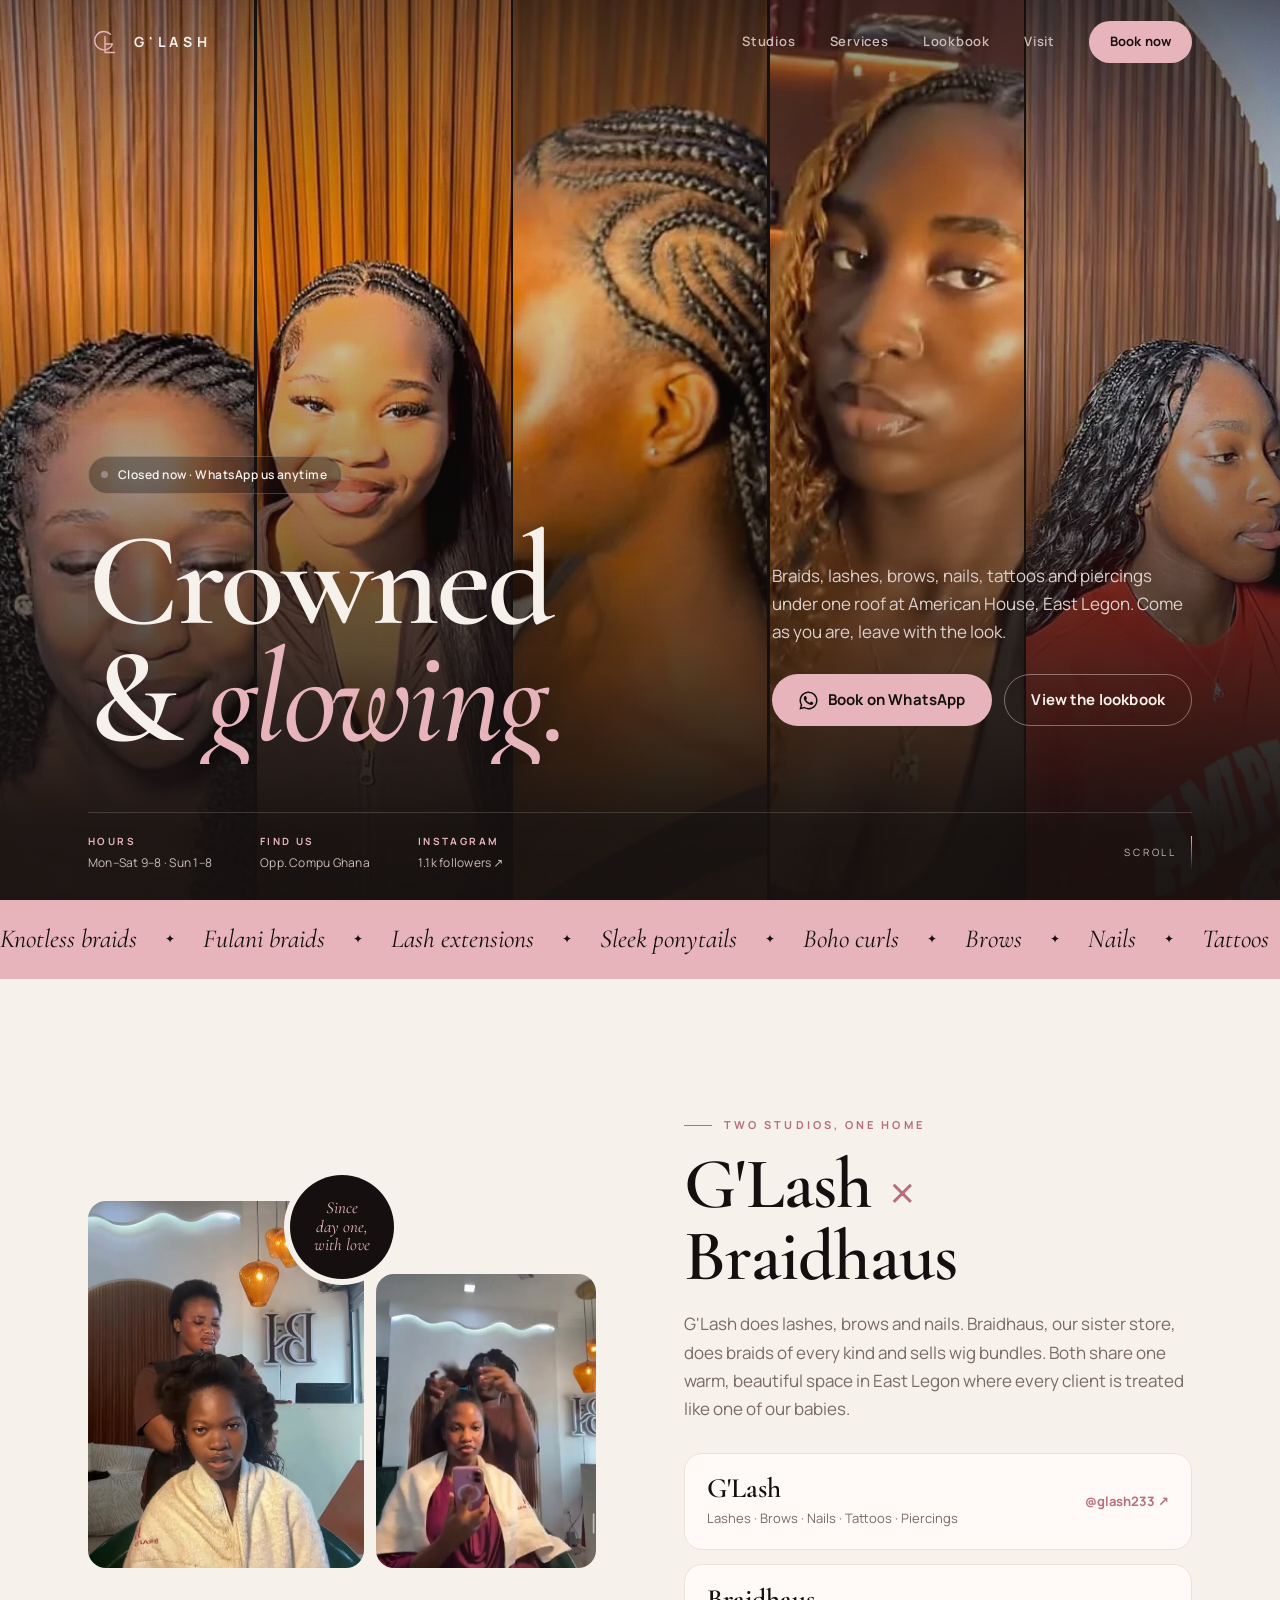
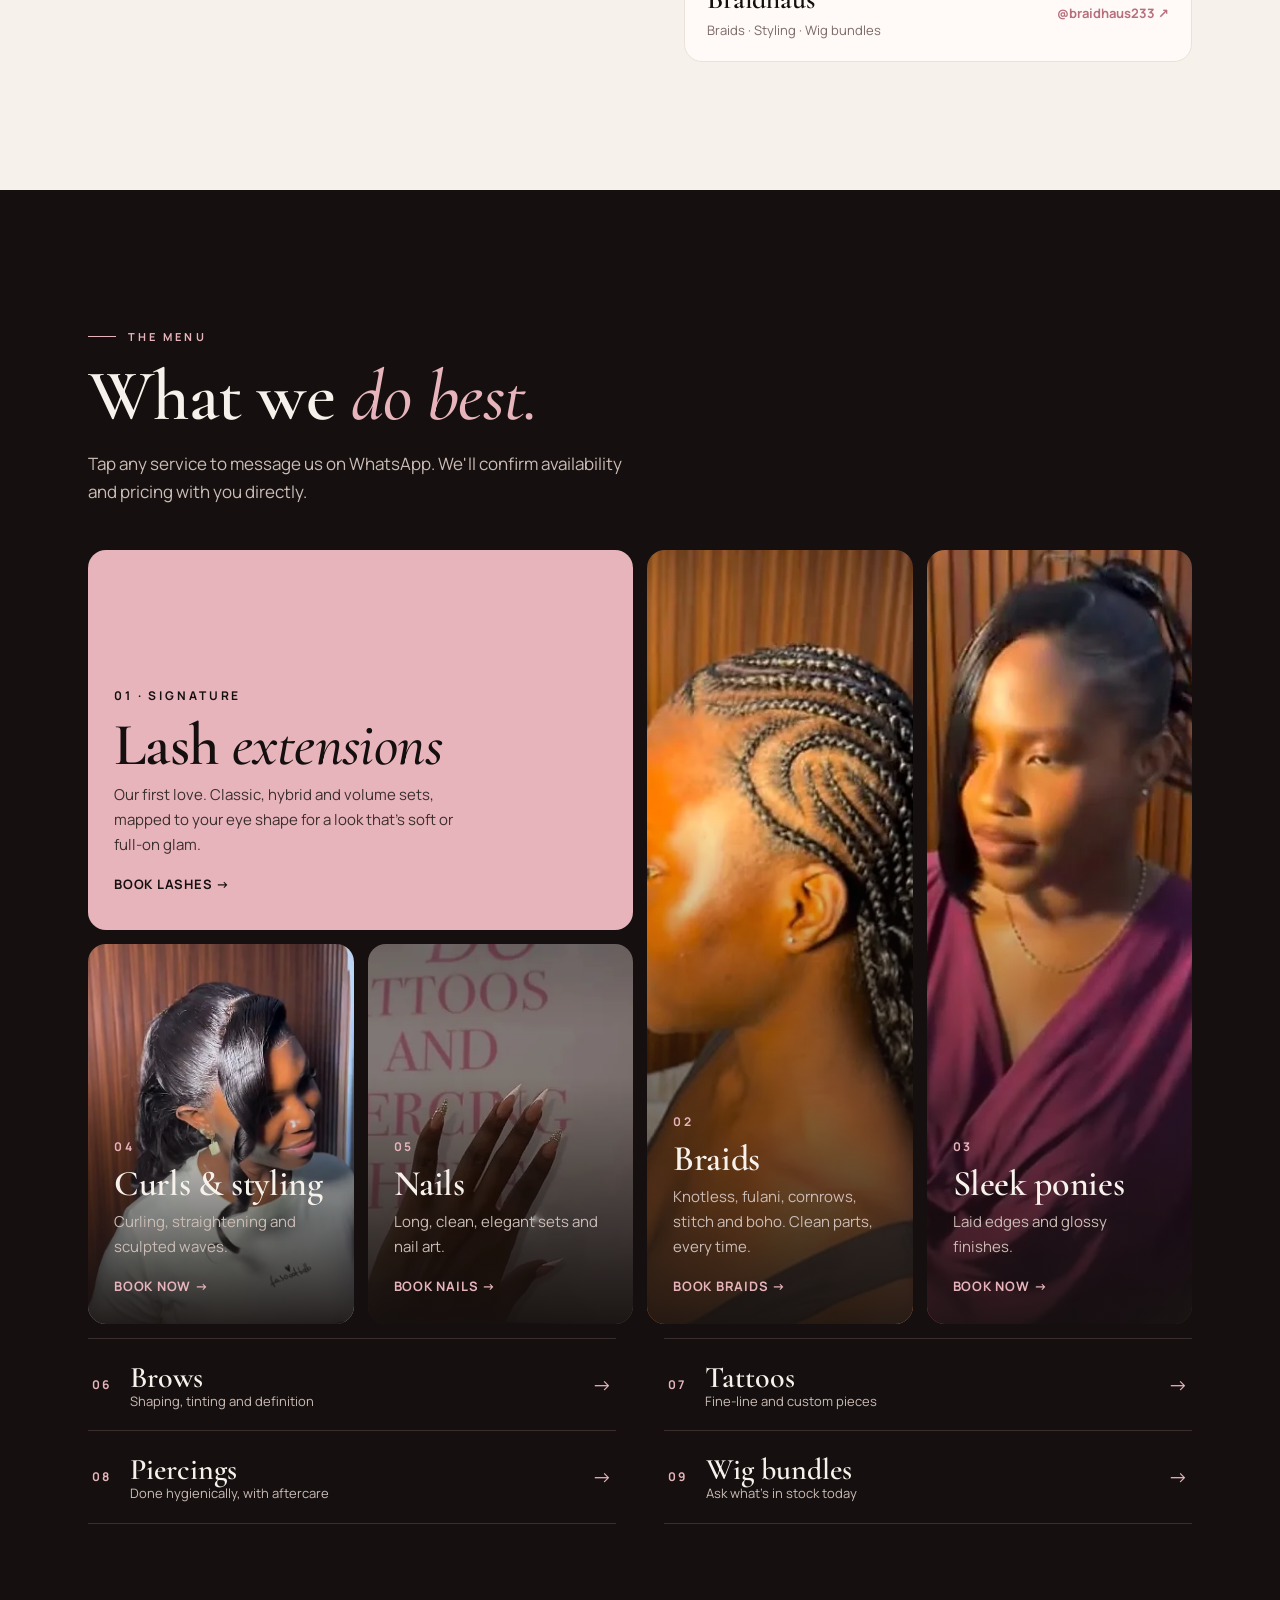
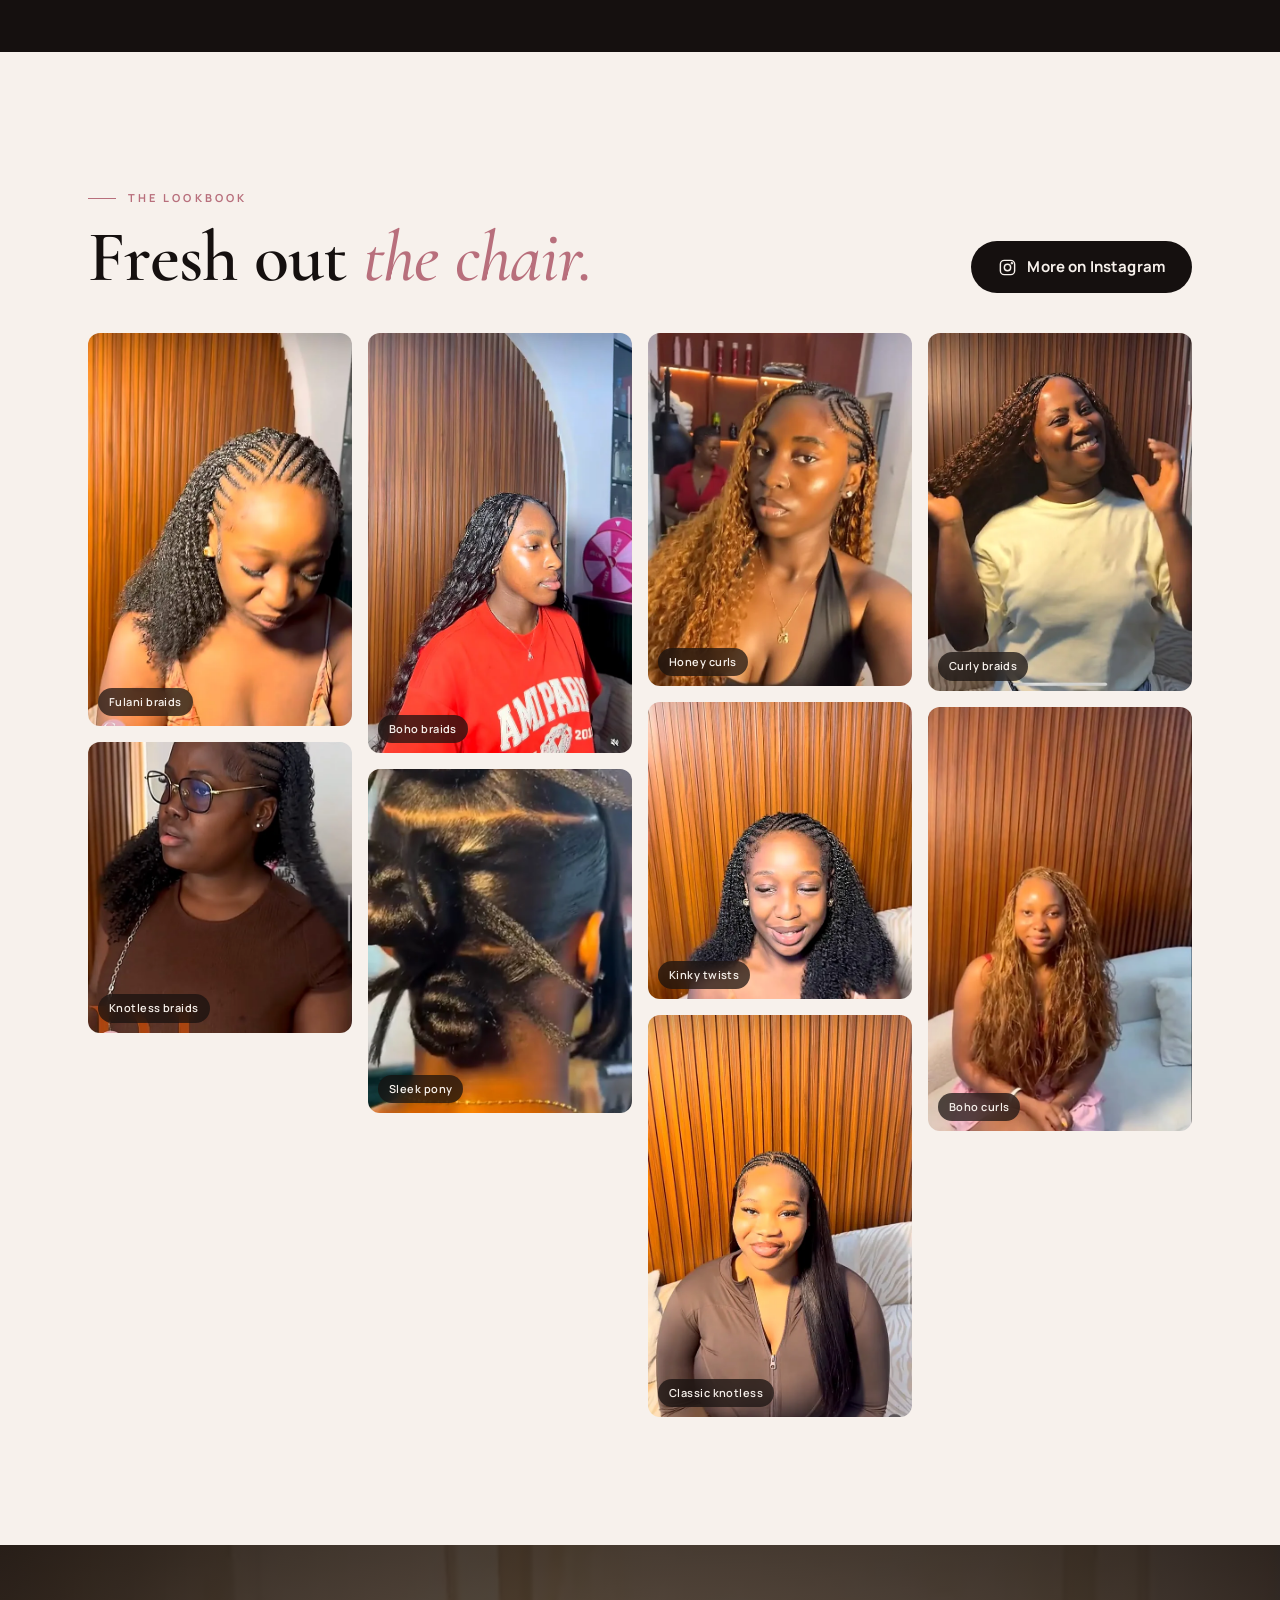
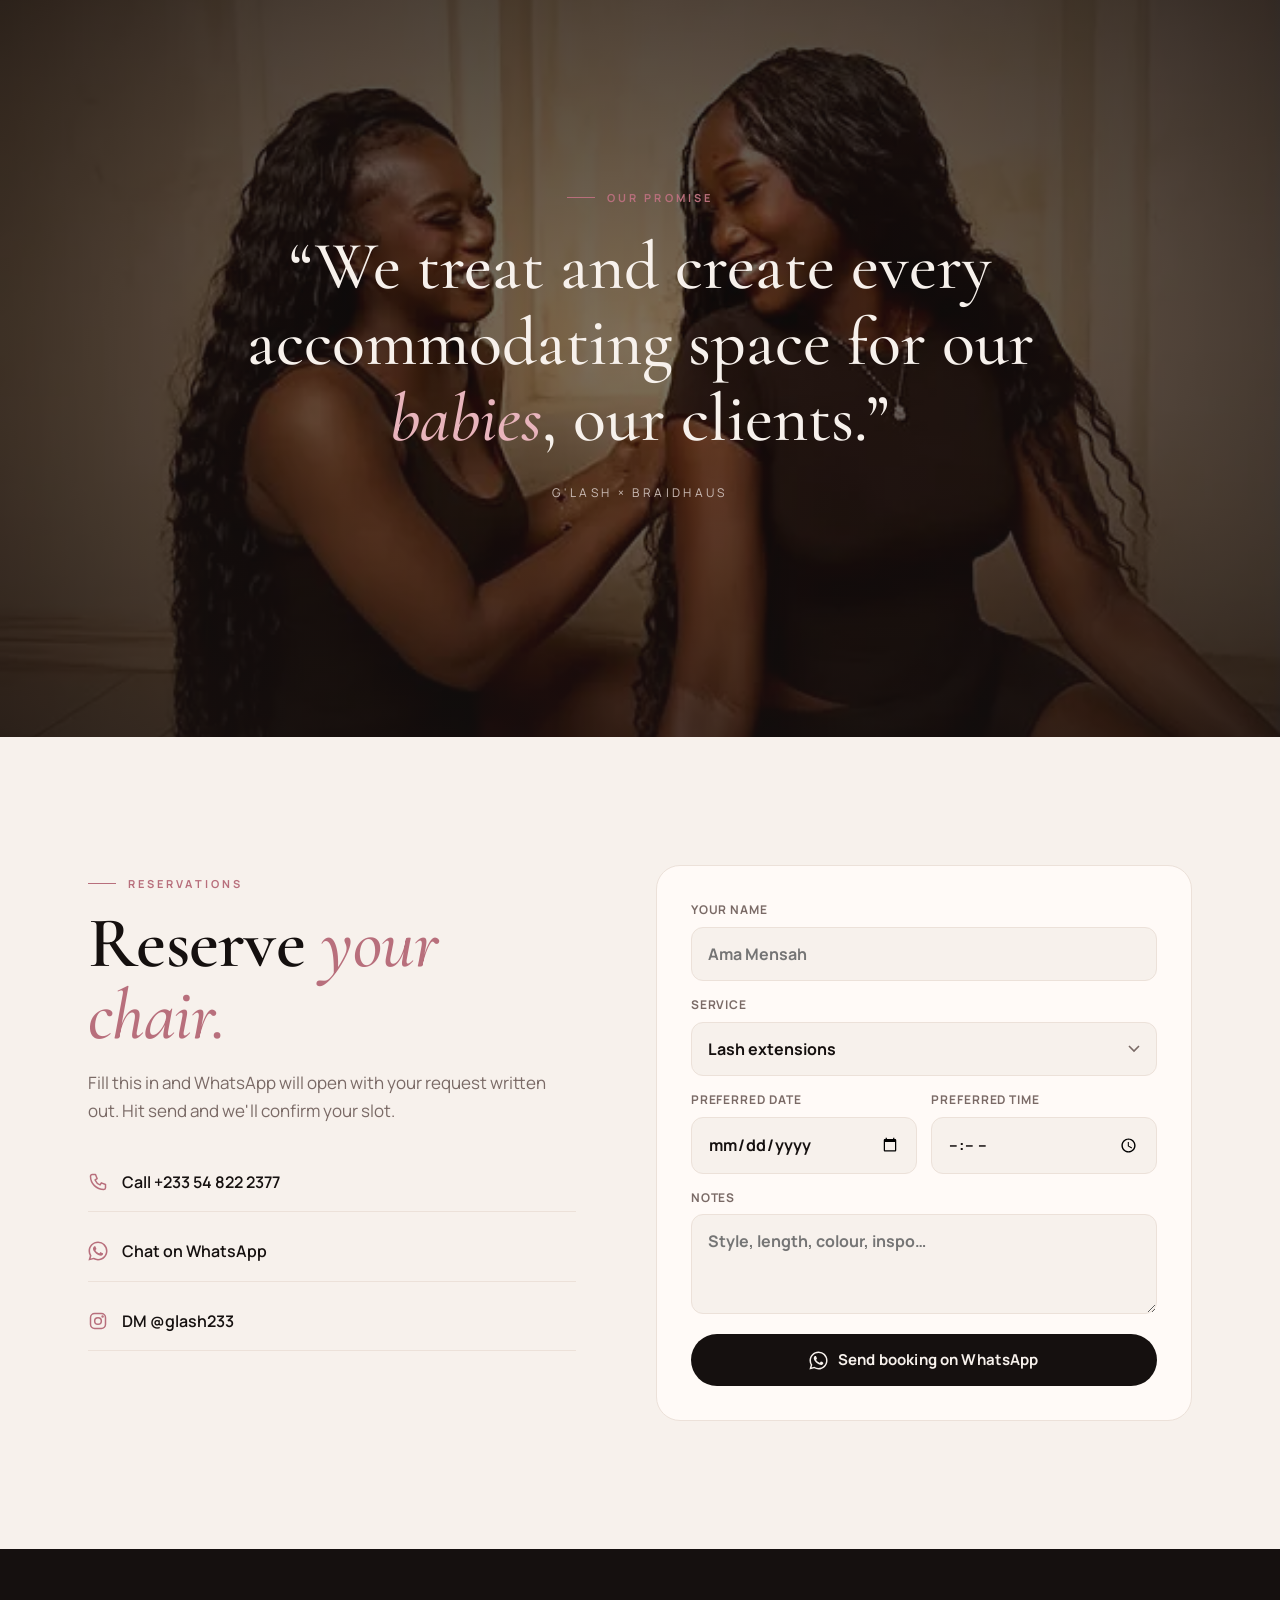
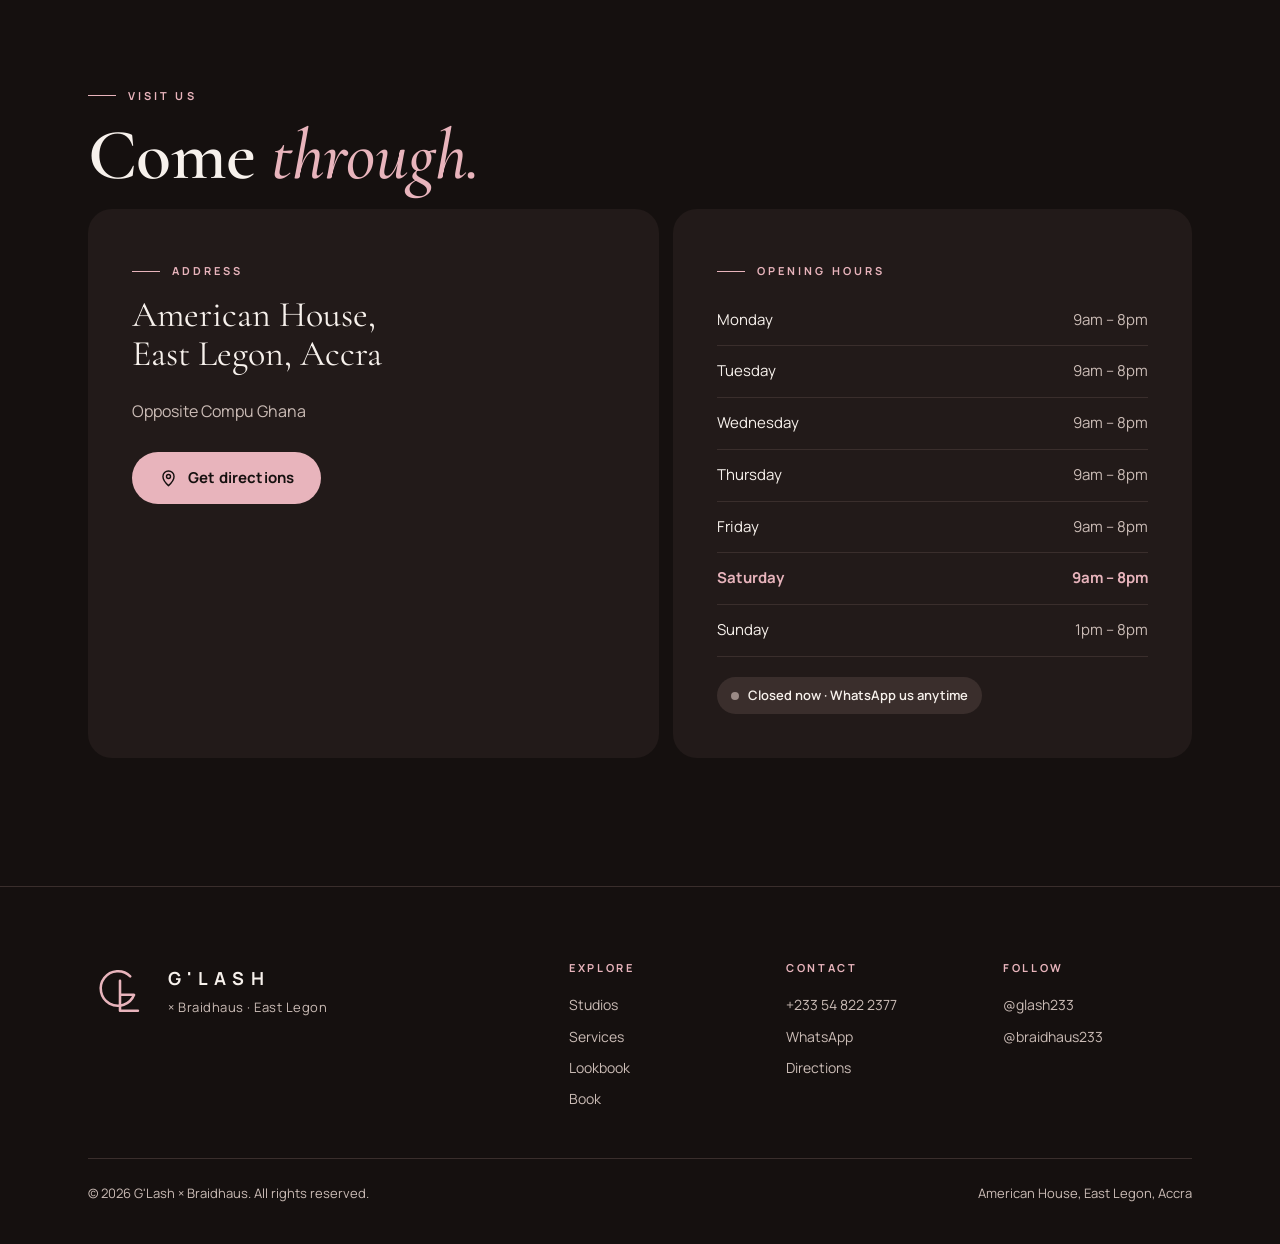
==== commit 95f88f4f: "Make the hero cinematic - Panels wipe in on load, then the headline rises line by line - Each panel " ====
--- a/index.html
+++ b/index.html
@@ -28,8 +28,8 @@
 <link rel="apple-touch-icon" href="/apple-touch-icon.png">
 <link rel="manifest" href="/site.webmanifest">
 
-<link rel="preload" as="image" href="/img/fulani-braids.webp" type="image/webp">
-<link rel="preload" as="image" href="/img/knotless-classic.webp" type="image/webp">
+<link rel="preload" as="image" href="/img/fulani-braids.webp" type="image/webp" fetchpriority="high">
+<link rel="preload" as="image" href="/img/knotless-classic.webp" type="image/webp" fetchpriority="high">
 <link rel="preconnect" href="https://fonts.googleapis.com">
 <link rel="preconnect" href="https://fonts.gstatic.com" crossorigin>
 <link href="https://fonts.googleapis.com/css2?family=Cormorant+Garamond:ital,wght@0,500;0,600;1,500;1,600&family=Manrope:wght@400;500;600;700&display=swap" rel="stylesheet">
@@ -71,7 +71,7 @@
 .lede{font-size:17px;color:var(--mute);max-width:560px}
 
 /* buttons */
-.btn{display:inline-flex;align-items:center;justify-content:center;gap:10px;min-height:52px;padding:0 26px;border-radius:999px;font-weight:700;font-size:15px;letter-spacing:.01em;text-decoration:none;border:1px solid transparent;cursor:pointer;transition:transform .2s var(--ease),background .2s,color .2s,border-color .2s}
+.btn{white-space:nowrap;display:inline-flex;align-items:center;justify-content:center;gap:10px;min-height:52px;padding:0 26px;border-radius:999px;font-weight:700;font-size:15px;letter-spacing:.01em;text-decoration:none;border:1px solid transparent;cursor:pointer;transition:transform .2s var(--ease),background .2s,color .2s,border-color .2s}
 .btn:active{transform:scale(.97)}
 .btn svg{width:19px;height:19px;flex:none}
 .btn-blush{background:var(--blush);color:var(--ink)}
@@ -104,25 +104,51 @@
 body.lock{overflow:hidden}
 
 /* hero */
-.hero{position:relative;min-height:100vh;min-height:100svh;display:flex;align-items:flex-end;color:var(--cream);background:var(--ink);overflow:hidden;isolation:isolate}
-.hero-bg{position:absolute;inset:0;z-index:-2;display:grid;grid-template-columns:repeat(2,1fr);gap:4px}
-.hero-bg div{background:var(--ink-2) center 20%/cover no-repeat;animation:drift 22s var(--ease) infinite alternate}
-.hero-bg div:nth-child(even){animation-delay:-11s;margin-top:-6vh}
-.hero-bg .p1{background-image:url(/img/fulani-braids.webp)}
-.hero-bg .p2{background-image:url(/img/knotless-classic.webp)}
-.hero-bg .p3,.hero-bg .p4,.hero-bg .p5{display:none}
-@keyframes drift{from{transform:scale(1.04) translateY(0)}to{transform:scale(1.12) translateY(-2%)}}
-.hero::after{content:"";position:absolute;inset:0;z-index:-1;background:
-  linear-gradient(180deg,rgba(21,16,15,.55) 0%,rgba(21,16,15,.15) 30%,rgba(21,16,15,.7) 62%,rgba(21,16,15,.97) 100%)}
-.hero-in{padding-top:120px;padding-bottom:56px}
-.hero .eyebrow{color:var(--blush);text-shadow:0 1px 12px rgba(0,0,0,.6)}
-.hero h1,.hero p{text-shadow:0 2px 24px rgba(0,0,0,.35)}
-.hero h1{font-size:clamp(56px,15vw,140px);line-height:.92;margin:18px 0 22px}
-.hero p{font-size:17px;color:var(--mute-dk);max-width:520px;margin-bottom:30px}
+.hero{position:relative;min-height:100vh;min-height:100svh;display:flex;flex-direction:column;justify-content:flex-end;color:var(--cream);background:var(--ink);overflow:hidden;isolation:isolate}
+.hero-bg{position:absolute;inset:-4px 0 0;z-index:-3;display:grid;grid-template-columns:repeat(2,1fr);gap:3px}
+.pn{position:relative;margin:0;overflow:hidden;background:var(--ink-2);will-change:transform;transition:filter .6s var(--ease)}
+.pn:nth-child(even){margin-top:-7vh}
+.pn img{position:absolute;inset:0;width:100%;height:100%;object-fit:cover;object-position:center 22%;animation:kb 26s ease-in-out infinite alternate}
+.pn img+img{opacity:0;transition:opacity 1.6s var(--ease)}
+.pn.alt img+img{opacity:1}
+.pn:nth-child(2) img{animation-delay:-8s}.pn:nth-child(3) img{animation-delay:-15s}.pn:nth-child(4) img{animation-delay:-4s}.pn:nth-child(5) img{animation-delay:-19s}
+.pn figcaption{display:none}
+.pn:nth-child(n+3){display:none}
+@keyframes kb{from{transform:scale(1.05)}to{transform:scale(1.16) translate3d(0,-2%,0)}}
+.hero::before{content:"";position:absolute;inset:0;z-index:-2;pointer-events:none;background:
+  radial-gradient(120% 80% at 50% 30%,transparent 40%,rgba(21,16,15,.55) 100%),
+  linear-gradient(180deg,rgba(21,16,15,.6) 0%,rgba(21,16,15,.1) 26%,rgba(21,16,15,.55) 56%,rgba(21,16,15,.96) 88%)}
+.grain{position:absolute;inset:-50%;z-index:-1;pointer-events:none;opacity:.13;mix-blend-mode:overlay;
+  background:url("data:image/svg+xml,%3Csvg xmlns='http://www.w3.org/2000/svg' width='180' height='180'%3E%3Cfilter id='n'%3E%3CfeTurbulence type='fractalNoise' baseFrequency='.85' numOctaves='3' stitchTiles='stitch'/%3E%3C/filter%3E%3Crect width='100%25' height='100%25' filter='url(%23n)'/%3E%3C/svg%3E");
+  animation:grain 1.2s steps(6) infinite}
+@keyframes grain{0%{transform:translate(0,0)}20%{transform:translate(-3%,2%)}40%{transform:translate(2%,-3%)}60%{transform:translate(-2%,-1%)}80%{transform:translate(3%,3%)}100%{transform:translate(0,0)}}
+.hero-in{position:relative;padding-top:120px;padding-bottom:28px;pointer-events:none;will-change:transform,opacity}
+.hero-in a{pointer-events:auto}
+.live{display:inline-flex;align-items:center;gap:10px;padding:8px 14px 8px 12px;border:1px solid rgba(247,241,236,.22);border-radius:999px;background:rgba(21,16,15,.35);backdrop-filter:blur(8px);-webkit-backdrop-filter:blur(8px);font-size:12px;font-weight:600;letter-spacing:.04em;color:var(--cream)}
+.live i{position:relative;width:7px;height:7px;border-radius:50%;background:#9a8a86}
+.live.on i{background:#48c27a}
+.live.on i::after{content:"";position:absolute;inset:-4px;border-radius:50%;border:1px solid #48c27a;animation:ping 2s ease-out infinite}
+@keyframes ping{from{transform:scale(.6);opacity:1}to{transform:scale(2.2);opacity:0}}
+.hero h1{font-size:clamp(64px,17vw,176px);line-height:.88;letter-spacing:-.025em;margin:22px 0 24px;text-shadow:0 4px 40px rgba(0,0,0,.35)}
+.hero h1 .ln{display:block;overflow:hidden;white-space:nowrap;padding-bottom:.06em;margin-bottom:-.06em}
+.hero h1 .ln>span{display:inline-block}
+.hero h1 em{padding-right:.04em}
+.hero p{font-size:17px;color:#ddd1cc;max-width:440px;margin-bottom:28px;text-shadow:0 2px 20px rgba(0,0,0,.4)}
 .hero .ctas{display:flex;flex-direction:column;gap:12px}
-.hero-meta{display:flex;flex-wrap:wrap;gap:8px 22px;margin-top:34px;padding-top:22px;border-top:1px solid rgba(247,241,236,.16);font-size:13px;color:var(--mute-dk)}
-.hero-meta b{color:var(--cream);font-weight:600}
+.hero-foot{position:relative;display:grid;grid-template-columns:1fr 1fr;gap:14px 20px;margin-top:36px;padding:20px 0 calc(22px + env(safe-area-inset-bottom));border-top:1px solid rgba(247,241,236,.16);font-size:12px;letter-spacing:.02em;color:#cbbcb6;pointer-events:auto}
+.hero-foot b{display:block;font-size:10px;letter-spacing:.24em;text-transform:uppercase;color:var(--blush);font-weight:700;margin-bottom:3px}
+.hero-foot a{text-decoration:none}
+.hero-foot a:hover{color:var(--cream)}
 .scroll-cue{display:none}
+.js .hero:not(.go) .pn{clip-path:inset(100% 0 0 0)}
+.js .hero .pn{transition:clip-path 1.3s cubic-bezier(.7,0,.2,1) calc(var(--i)*.11s),filter .6s var(--ease)}
+.js .hero.go .pn{clip-path:inset(0 0 0 0)}
+.js .hero:not(.go) h1 .ln>span{transform:translateY(105%)}
+.js .hero h1 .ln>span{transition:transform 1.1s cubic-bezier(.2,.8,.2,1)}
+.js .hero h1 .ln:nth-child(1)>span{transition-delay:.55s}
+.js .hero h1 .ln:nth-child(2)>span{transition-delay:.68s}
+.js .hero .fade{transition:opacity 1s var(--ease),transform 1s var(--ease);transition-delay:calc(.85s + var(--d,0s))}
+.js .hero:not(.go) .fade{opacity:0;transform:translateY(16px)}
 
 /* marquee */
 .ticker{background:var(--blush);color:var(--ink);overflow:hidden;padding:18px 0;font-family:var(--serif);font-style:italic;font-size:26px;white-space:nowrap}
@@ -252,7 +278,8 @@
   :root{--gut:32px}
   .hero .ctas{flex-direction:row}
   .hero-bg{grid-template-columns:repeat(3,1fr)}
-  .hero-bg .p3{display:block;background-image:url(/img/cornrows-profile.webp)}
+  .pn:nth-child(3){display:block}
+  .hero-foot{grid-template-columns:repeat(4,auto);justify-content:start;column-gap:48px}
   .look{columns:3;column-gap:14px}
   .look button{margin-bottom:14px}
   .row{grid-template-columns:1fr 1fr}
@@ -272,14 +299,24 @@
   .menu-btn,.drawer{display:none}
   .hdr .wrap{height:84px}
   .hero-bg{grid-template-columns:repeat(5,1fr)}
-  .hero-bg .p4{display:block;background-image:url(/img/curls-honey.webp)}
-  .hero-bg .p5{display:block;background-image:url(/img/boho-braids.webp)}
-  .hero::after{background:linear-gradient(180deg,rgba(21,16,15,.6) 0%,rgba(21,16,15,.25) 35%,rgba(21,16,15,.82) 75%,rgba(21,16,15,.97) 100%)}
-  .hero-in{padding-bottom:84px;display:grid;grid-template-columns:1.4fr 1fr;align-items:end;gap:48px}
-  .hero-in .side{padding-bottom:6px}
-  .hero-meta{grid-column:1/-1}
-  .scroll-cue{display:flex;flex-direction:column;align-items:center;gap:12px;position:absolute;left:50%;transform:translateX(-50%);bottom:26px;font-size:11px;letter-spacing:.28em;text-transform:uppercase;color:var(--mute-dk);text-decoration:none}
-  .scroll-cue::after{content:"";width:1px;height:40px;background:linear-gradient(var(--blush),transparent);animation:cue 2s infinite}
+  .pn:nth-child(n){display:block}
+  .pn figcaption{display:flex;align-items:center;gap:10px;position:absolute;left:18px;top:136px;font-size:11px;font-weight:600;letter-spacing:.2em;text-transform:uppercase;color:var(--cream);opacity:0;transform:translateY(-6px);transition:opacity .5s var(--ease),transform .5s var(--ease)}
+  .pn figcaption::before{content:"";width:18px;height:1px;background:var(--blush)}
+  .hero-bg:hover .pn{filter:brightness(.55) saturate(.7)}
+  .hero-bg .pn:hover{filter:none}
+  .pn:hover figcaption{opacity:1;transform:none}
+  .pn:nth-child(even) figcaption{top:calc(136px + 7vh)}
+  .hero::before{background:
+    radial-gradient(120% 90% at 50% 20%,transparent 45%,rgba(21,16,15,.5) 100%),
+    linear-gradient(180deg,rgba(21,16,15,.55) 0%,rgba(21,16,15,.12) 30%,rgba(21,16,15,.45) 58%,rgba(21,16,15,.95) 92%)}
+  .hero-in{padding-bottom:0;display:grid;grid-template-columns:1.5fr 1fr;align-items:end;column-gap:64px}
+  .hero-top{grid-column:1/-1;margin-bottom:6px}
+  .hero h1{font-size:clamp(96px,10.4vw,168px)}
+  .hero-in .side{padding-bottom:30px}
+  .hero h1{margin-bottom:0}
+  .hero-foot{grid-column:1/-1;grid-template-columns:repeat(3,auto) 1fr;margin-top:56px;padding-bottom:28px}
+  .scroll-cue{display:flex;align-items:center;justify-self:end;gap:14px;font-size:10px;letter-spacing:.28em;text-transform:uppercase;color:#cbbcb6;text-decoration:none}
+  .scroll-cue::after{content:"";width:1px;height:34px;background:linear-gradient(var(--blush),transparent);animation:cue 2s infinite}
   @keyframes cue{0%{transform:scaleY(0);transform-origin:top}50%{transform:scaleY(1);transform-origin:top}51%{transform-origin:bottom}100%{transform:scaleY(0);transform-origin:bottom}}
   .about{grid-template-columns:1fr 1fr;gap:88px;align-items:center}
   .about-media{order:-1}
@@ -337,22 +374,35 @@
 
 <main>
 <section class="hero" id="top" aria-label="Welcome" style="padding:0">
-  <div class="hero-bg" aria-hidden="true"><div class="p1"></div><div class="p2"></div><div class="p3"></div><div class="p4"></div><div class="p5"></div></div>
+  <div class="hero-bg" aria-hidden="true">
+    <figure class="pn" style="--i:0" data-alt="Kinky twists"><img src="/img/fulani-braids.webp" alt="" fetchpriority="high" decoding="async"><img src="/img/kinky-twists.webp" alt="" loading="lazy" decoding="async"><figcaption>Fulani braids</figcaption></figure>
+    <figure class="pn" style="--i:1" data-alt="Boho curls"><img src="/img/knotless-classic.webp" alt="" fetchpriority="high" decoding="async"><img src="/img/boho-curls.webp" alt="" loading="lazy" decoding="async"><figcaption>Knotless braids</figcaption></figure>
+    <figure class="pn" style="--i:2" data-alt="Sleek pony"><img src="/img/cornrows-profile.webp" alt="" loading="lazy" decoding="async"><img src="/img/sleek-pony.webp" alt="" loading="lazy" decoding="async"><figcaption>Stitch cornrows</figcaption></figure>
+    <figure class="pn" style="--i:3" data-alt="Knotless braids"><img src="/img/curls-honey.webp" alt="" loading="lazy" decoding="async"><img src="/img/knotless-glasses.webp" alt="" loading="lazy" decoding="async"><figcaption>Honey curls</figcaption></figure>
+    <figure class="pn" style="--i:4" data-alt="Sculpted waves"><img src="/img/boho-braids.webp" alt="" loading="lazy" decoding="async"><img src="/img/sleek-waves.webp" alt="" loading="lazy" decoding="async"><figcaption>Boho braids</figcaption></figure>
+  </div>
+  <div class="grain" aria-hidden="true"></div>
   <div class="wrap hero-in">
+    <div class="hero-top fade">
+      <span class="live" id="live"><i></i><span>Mon–Sat 9–8 · Sun 1–8</span></span>
+    </div>
     <div>
-      <span class="eyebrow">East Legon · Accra</span>
-      <h1>Crowned<br>&amp; <em>glowing.</em></h1>
-    </div>
-    <div class="side">
-      <p>Braids, lashes, brows, nails, tattoos and piercings, all under one roof at American House. G'Lash × Braidhaus is where Accra comes to get done right.</p>
+      <h1><span class="ln"><span>Crowned</span></span><span class="ln"><span>&amp; <em>glowing.</em></span></span></h1>
+    </div>
+    <div class="side fade" style="--d:.1s">
+      <p>Braids, lashes, brows, nails, tattoos and piercings under one roof at American House, East Legon. Come as you are, leave with the look.</p>
       <div class="ctas">
         <a class="btn btn-blush" href="#book"><svg><use href="#wa"/></svg>Book on WhatsApp</a>
         <a class="btn btn-ghost" href="#lookbook">View the lookbook</a>
       </div>
     </div>
-    <div class="hero-meta"><span><b>Mon–Sat</b> 9am–8pm</span><span><b>Sun</b> 1pm–8pm</span><span><b>Opposite</b> Compu Ghana</span></div>
-  </div>
-  <a class="scroll-cue" href="#about">Scroll</a>
+    <div class="hero-foot fade" style="--d:.25s">
+      <span><b>Hours</b>Mon–Sat 9–8 · Sun 1–8</span>
+      <span><b>Find us</b>Opp. Compu Ghana</span>
+      <a href="https://www.instagram.com/glash233/" target="_blank" rel="noopener"><b>Instagram</b>1.1k followers ↗</a>
+      <a class="scroll-cue" href="#about">Scroll</a>
+    </div>
+  </div>
 </section>
 
 <div class="ticker" aria-hidden="true"><div>
@@ -522,7 +572,7 @@
   </div>
 </footer>
 
-<a class="fab" id="fab" href="https://wa.me/233548222377" target="_blank" rel="noopener" aria-label="Chat with us on WhatsApp"><svg><use href="#wa"/></svg></a>
+<a class="fab hide" id="fab" href="https://wa.me/233548222377" target="_blank" rel="noopener" aria-label="Chat with us on WhatsApp"><svg><use href="#wa"/></svg></a>
 
 <script>
 (function(){
@@ -532,6 +582,37 @@
   // header goes solid once the hero is mostly scrolled past
   var onScroll=function(){hdr.classList.toggle('solid',window.scrollY>60)};
   onScroll();addEventListener('scroll',onScroll,{passive:true});
+
+  // hero: intro, rotating panels, parallax
+  var hero=$('.hero'),reduce=matchMedia('(prefers-reduced-motion: reduce)').matches;
+  var first=$('.pn img');
+  function go(){hero.classList.add('go')}
+  if(first.complete)requestAnimationFrame(go);else{first.addEventListener('load',go);first.addEventListener('error',go);setTimeout(go,1200)}
+
+  var panes=[].slice.call(document.querySelectorAll('.pn'));
+  if(!reduce){
+    var k=0;
+    setInterval(function(){
+      if(document.hidden||scrollY>innerHeight)return;
+      var vis=panes.filter(function(p){return p.offsetParent!==null});
+      var p=vis[k++%vis.length];if(!p)return;
+      p.classList.toggle('alt');
+      var cap=$('figcaption',p),alt=p.getAttribute('data-alt');
+      p.setAttribute('data-alt',cap.textContent);cap.textContent=alt;
+    },2600);
+
+    var heroIn=$('.hero-in'),speeds=[.10,.22,.06,.18,.12],ticking=false;
+    addEventListener('scroll',function(){
+      if(ticking)return;ticking=true;
+      requestAnimationFrame(function(){
+        var y=Math.min(scrollY,innerHeight);
+        panes.forEach(function(p,i){p.style.transform='translate3d(0,'+(y*speeds[i])+'px,0)'});
+        heroIn.style.transform='translate3d(0,'+(y*.32)+'px,0)';
+        heroIn.style.opacity=Math.max(0,1-y/(innerHeight*.75));
+        ticking=false;
+      });
+    },{passive:true});
+  }
 
   // mobile menu
   var btn=$('#menuBtn');
@@ -544,8 +625,9 @@
     var io=new IntersectionObserver(function(es){es.forEach(function(e){if(e.isIntersecting){e.target.classList.add('in');io.unobserve(e.target)}})},{rootMargin:'0px 0px -8% 0px'});
     document.querySelectorAll('.rv').forEach(function(el){io.observe(el)});
     // hide the floating button while the booking form is on screen
-    var fab=$('#fab');
-    new IntersectionObserver(function(es){fab.classList.toggle('hide',es[0].isIntersecting)}).observe($('#bookForm'));
+    var fab=$('#fab'),inHero=true,inForm=false,sync=function(){fab.classList.toggle('hide',inHero||inForm)};
+    new IntersectionObserver(function(es){inHero=es[0].intersectionRatio>.35;sync()},{threshold:[0,.35,1]}).observe(hero);
+    new IntersectionObserver(function(es){inForm=es[0].isIntersecting;sync()}).observe($('#bookForm'));
   }else{document.querySelectorAll('.rv').forEach(function(el){el.classList.add('in')})}
 
   // lookbook lightbox
@@ -563,6 +645,8 @@
   var open=d===0?(h>=13&&h<20):(h>=9&&h<20);
   var row=$('#hours tr[data-d="'+d+'"]');if(row)row.className='today';
   var st=$('#status');st.classList.toggle('on',open);
+  var live=$('#live');live.classList.toggle('on',open);
+  live.lastElementChild.textContent=open?'Open now · until 8pm':(h<(d===0?13:9)?'Opens today at '+(d===0?'1pm':'9am'):'Closed now · WhatsApp us anytime');
   st.lastElementChild.textContent=open?'Open now':'Closed now · WhatsApp us anytime';
   $('#yr').textContent=now.getUTCFullYear();
 
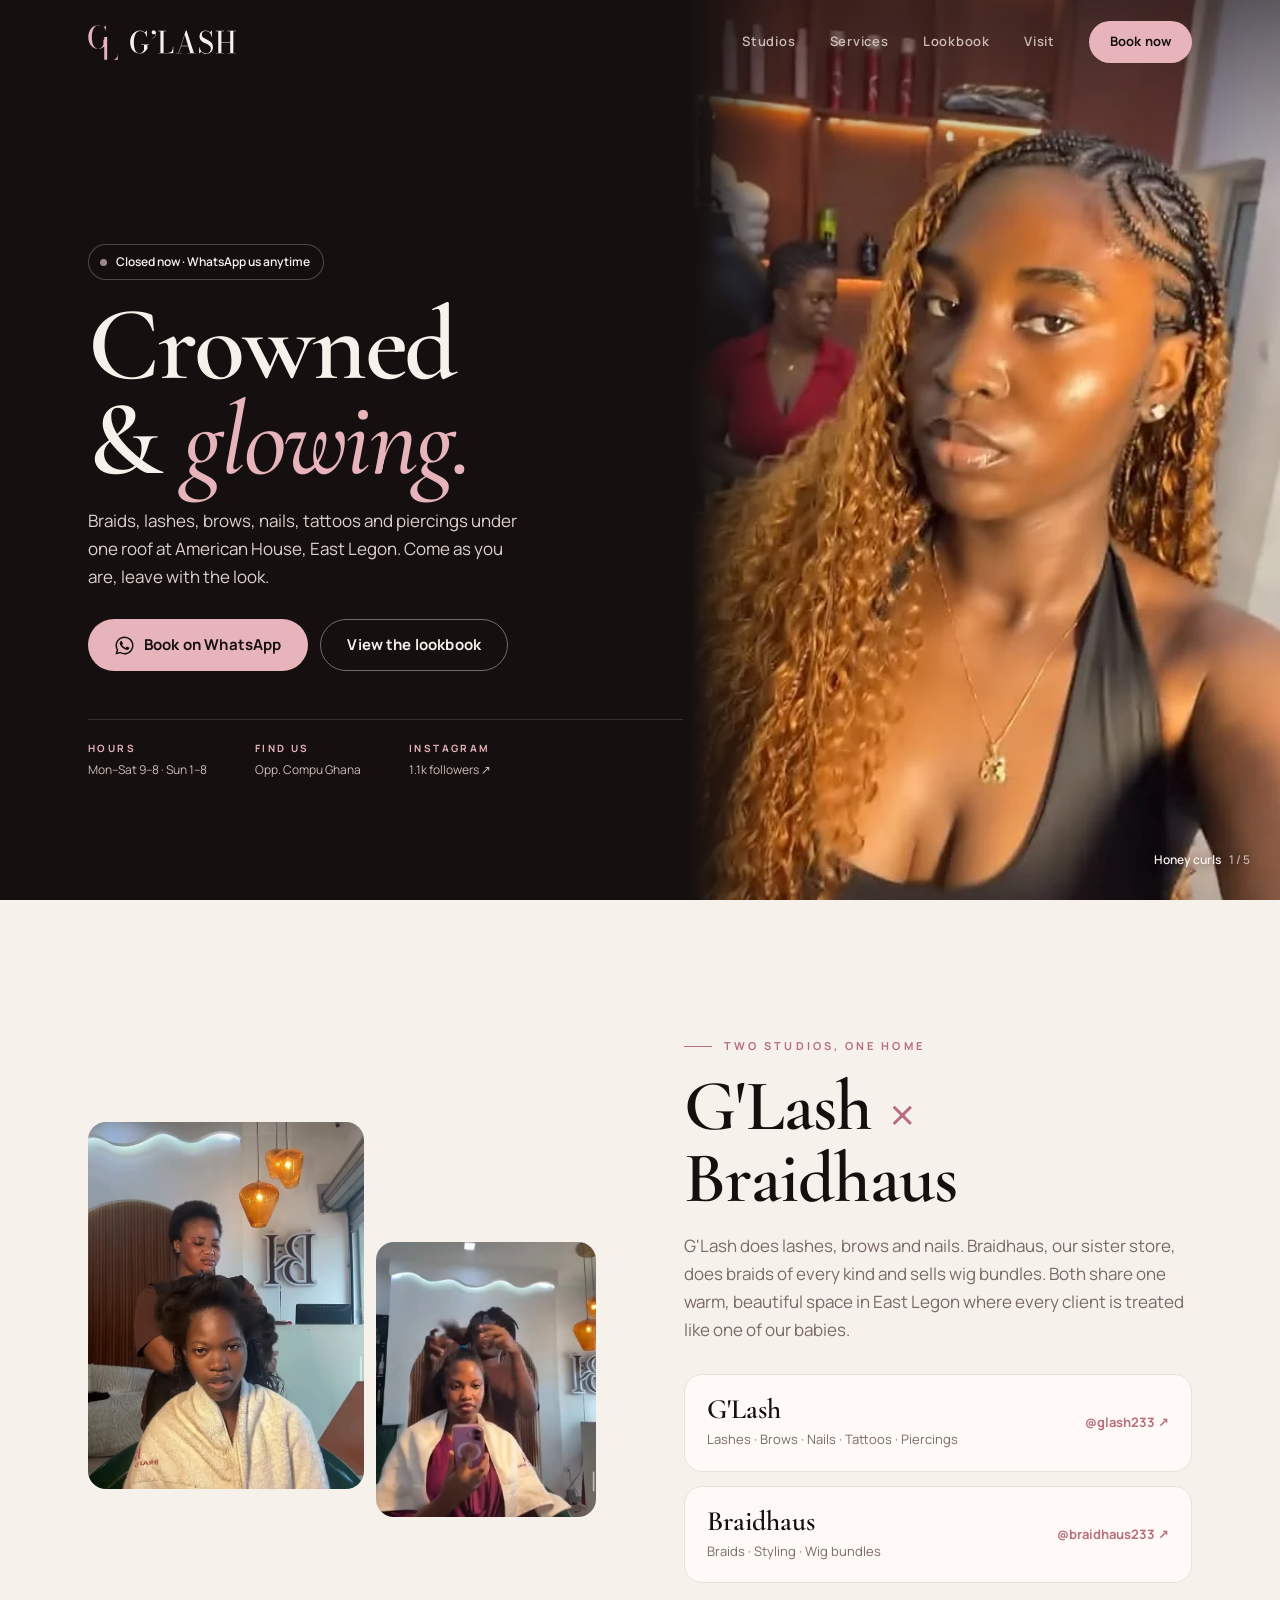
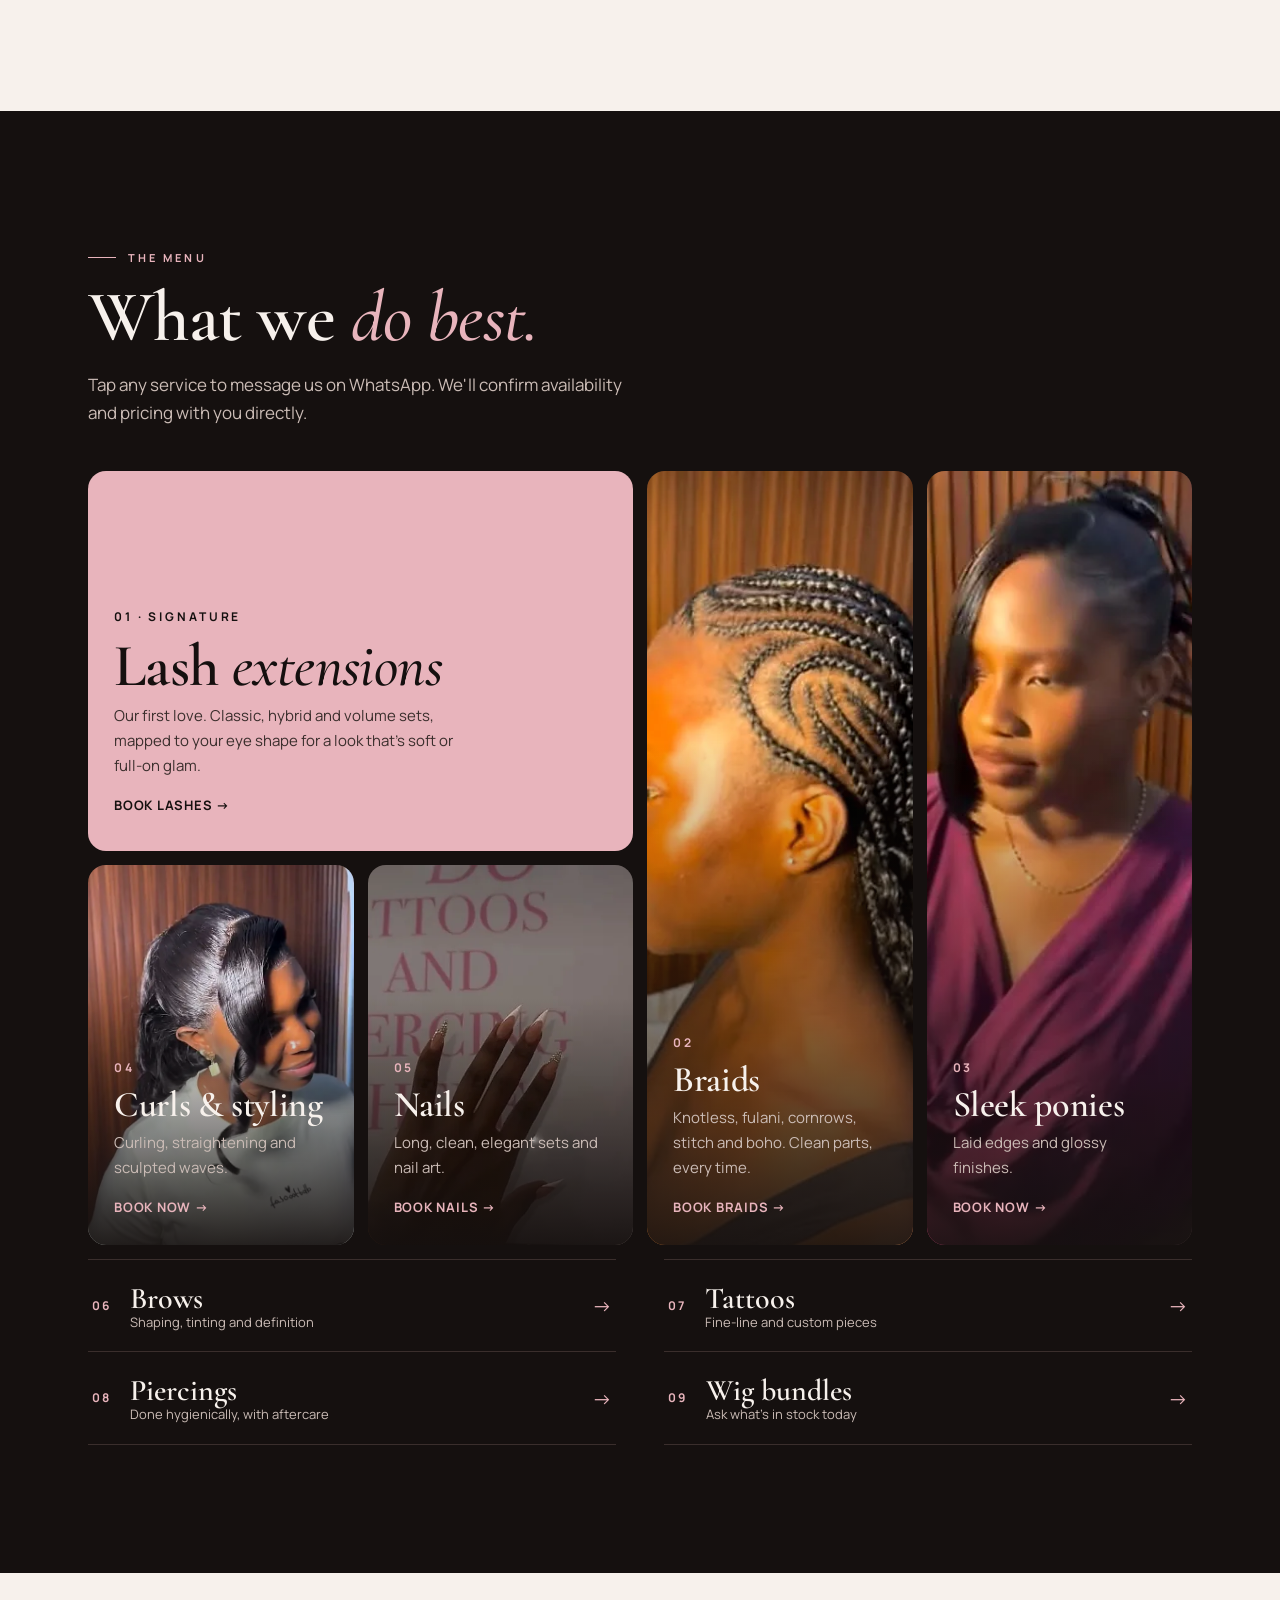
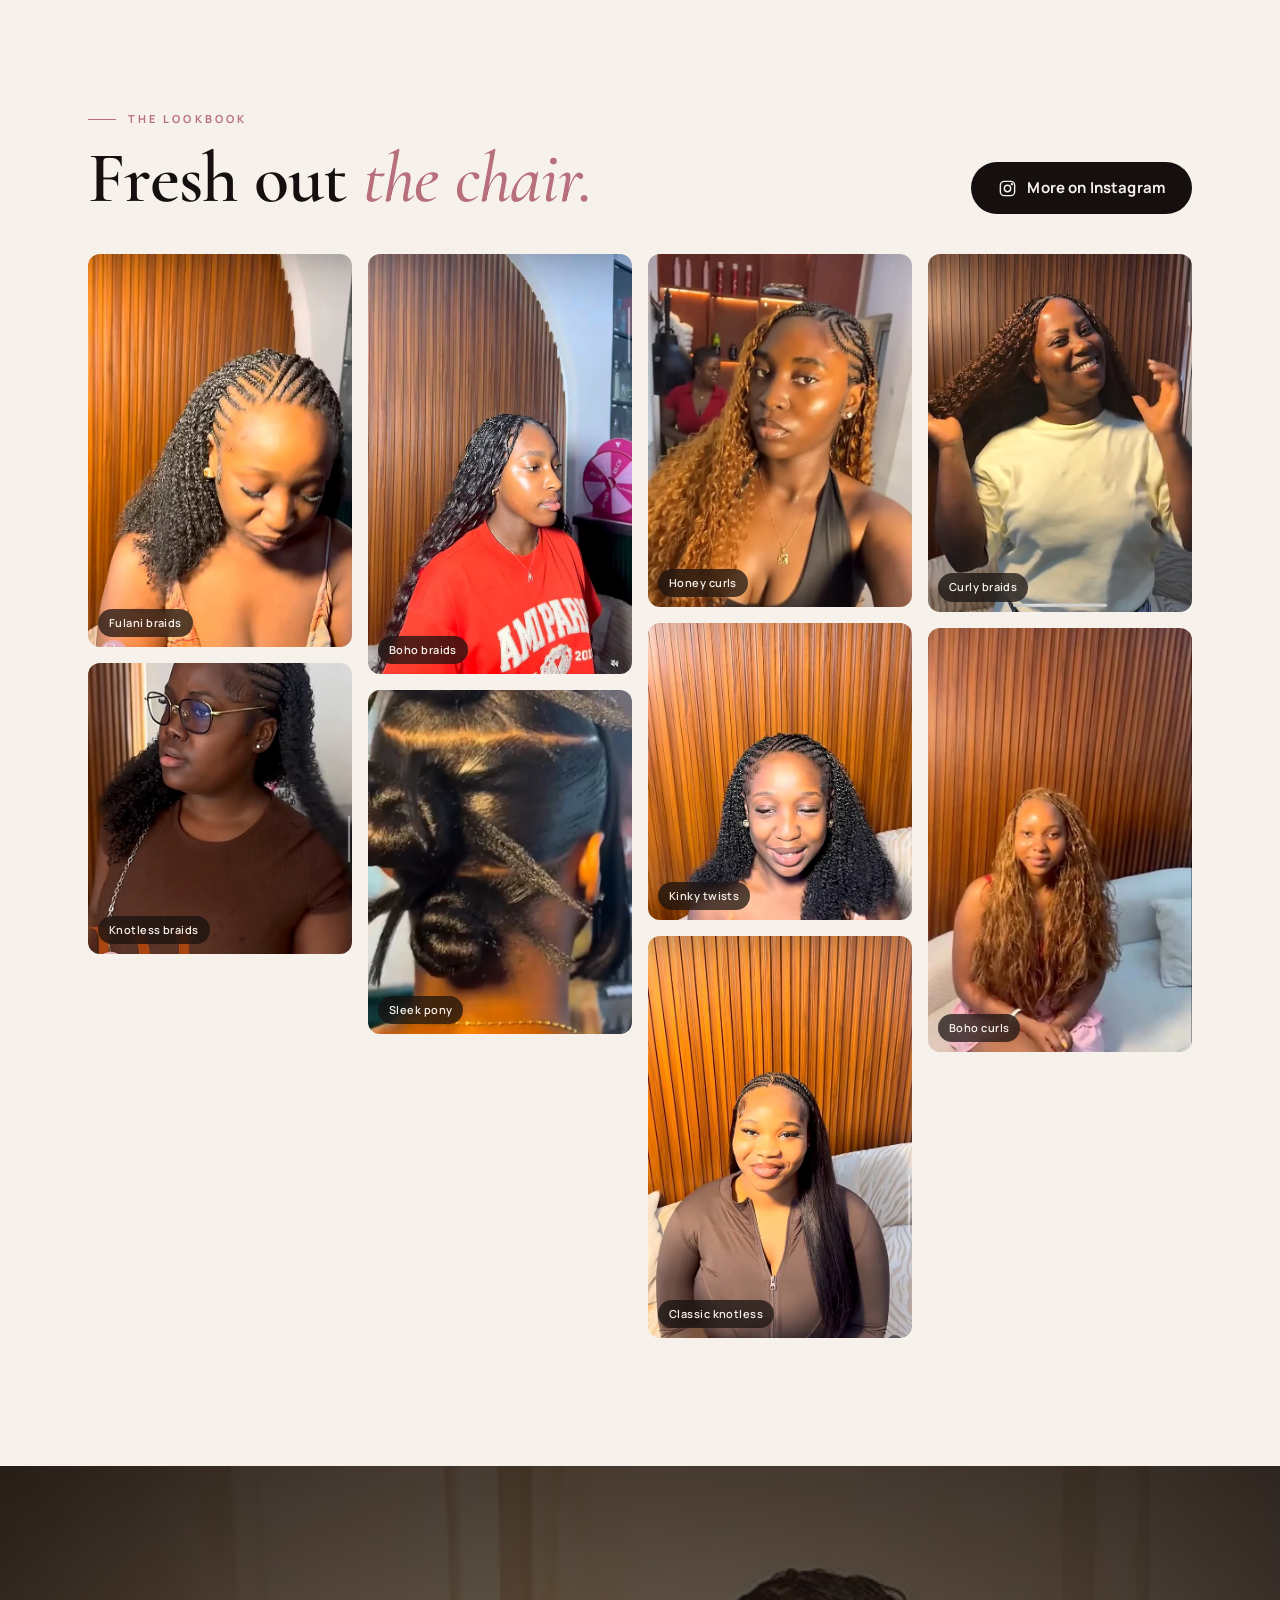
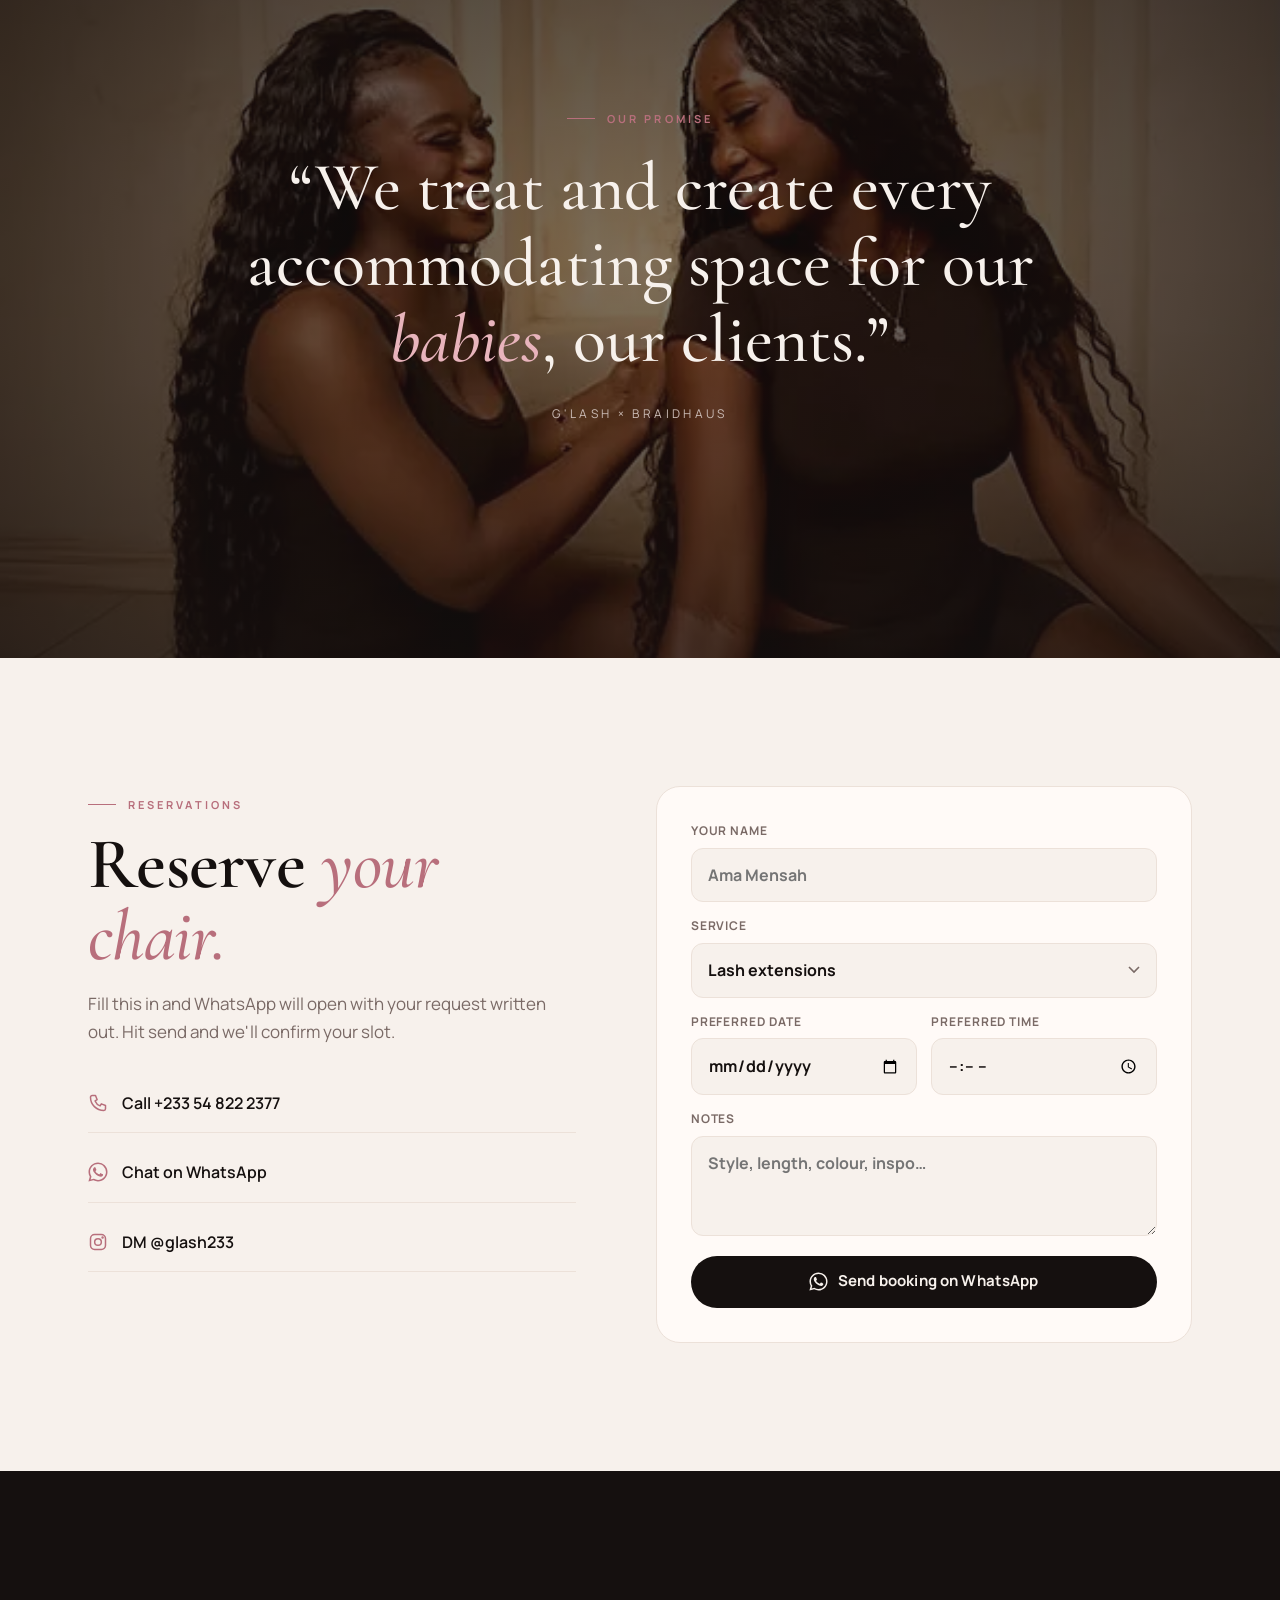
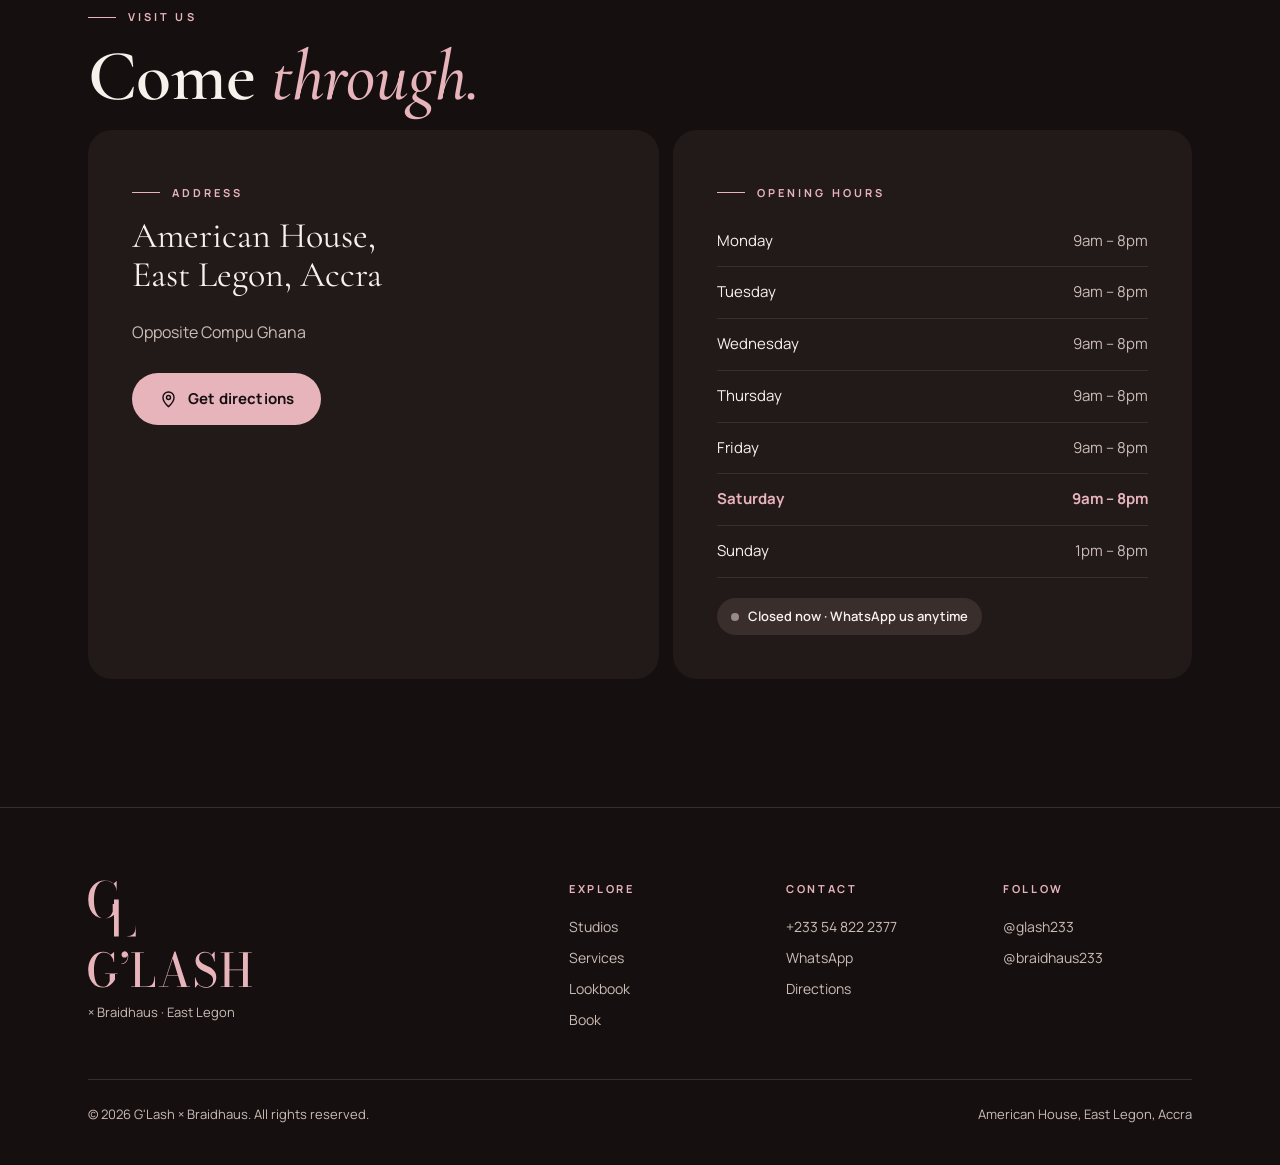
==== commit 0397626a: "Real logo, single-photo hero, drop decorative motion - Header and footer use the G'Lash monogram and" ====
--- a/index.html
+++ b/index.html
@@ -28,8 +28,7 @@
 <link rel="apple-touch-icon" href="/apple-touch-icon.png">
 <link rel="manifest" href="/site.webmanifest">
 
-<link rel="preload" as="image" href="/img/fulani-braids.webp" type="image/webp" fetchpriority="high">
-<link rel="preload" as="image" href="/img/knotless-classic.webp" type="image/webp" fetchpriority="high">
+<link rel="preload" as="image" href="/img/hero-1.webp" type="image/webp" fetchpriority="high">
 <link rel="preconnect" href="https://fonts.googleapis.com">
 <link rel="preconnect" href="https://fonts.gstatic.com" crossorigin>
 <link href="https://fonts.googleapis.com/css2?family=Cormorant+Garamond:ital,wght@0,500;0,600;1,500;1,600&family=Manrope:wght@400;500;600;700&display=swap" rel="stylesheet">
@@ -86,8 +85,8 @@
 .hdr .wrap{display:flex;align-items:center;justify-content:space-between;height:68px}
 .hdr.solid{background:rgba(21,16,15,.82);backdrop-filter:blur(14px) saturate(1.4);-webkit-backdrop-filter:blur(14px) saturate(1.4);border-color:rgba(255,255,255,.07)}
 .logo{display:inline-flex;align-items:center;gap:12px;text-decoration:none;color:var(--cream)}
-.logo svg{width:34px;height:34px;color:var(--blush)}
-.logo span{font-weight:700;font-size:14px;letter-spacing:.34em}
+.logo .lm{width:26px;height:31px;color:var(--blush)}
+.logo .lw{width:92px;height:21px}
 .nav{display:none}
 .menu-btn{width:44px;height:44px;display:grid;place-items:center;background:none;border:0;cursor:pointer;color:var(--cream)}
 .menu-btn i{display:block;width:22px;height:1.5px;background:currentColor;position:relative;transition:transform .3s}
@@ -104,58 +103,25 @@
 body.lock{overflow:hidden}
 
 /* hero */
-.hero{position:relative;min-height:100vh;min-height:100svh;display:flex;flex-direction:column;justify-content:flex-end;color:var(--cream);background:var(--ink);overflow:hidden;isolation:isolate}
-.hero-bg{position:absolute;inset:-4px 0 0;z-index:-3;display:grid;grid-template-columns:repeat(2,1fr);gap:3px}
-.pn{position:relative;margin:0;overflow:hidden;background:var(--ink-2);will-change:transform;transition:filter .6s var(--ease)}
-.pn:nth-child(even){margin-top:-7vh}
-.pn img{position:absolute;inset:0;width:100%;height:100%;object-fit:cover;object-position:center 22%;animation:kb 26s ease-in-out infinite alternate}
-.pn img+img{opacity:0;transition:opacity 1.6s var(--ease)}
-.pn.alt img+img{opacity:1}
-.pn:nth-child(2) img{animation-delay:-8s}.pn:nth-child(3) img{animation-delay:-15s}.pn:nth-child(4) img{animation-delay:-4s}.pn:nth-child(5) img{animation-delay:-19s}
-.pn figcaption{display:none}
-.pn:nth-child(n+3){display:none}
-@keyframes kb{from{transform:scale(1.05)}to{transform:scale(1.16) translate3d(0,-2%,0)}}
-.hero::before{content:"";position:absolute;inset:0;z-index:-2;pointer-events:none;background:
-  radial-gradient(120% 80% at 50% 30%,transparent 40%,rgba(21,16,15,.55) 100%),
-  linear-gradient(180deg,rgba(21,16,15,.6) 0%,rgba(21,16,15,.1) 26%,rgba(21,16,15,.55) 56%,rgba(21,16,15,.96) 88%)}
-.grain{position:absolute;inset:-50%;z-index:-1;pointer-events:none;opacity:.13;mix-blend-mode:overlay;
-  background:url("data:image/svg+xml,%3Csvg xmlns='http://www.w3.org/2000/svg' width='180' height='180'%3E%3Cfilter id='n'%3E%3CfeTurbulence type='fractalNoise' baseFrequency='.85' numOctaves='3' stitchTiles='stitch'/%3E%3C/filter%3E%3Crect width='100%25' height='100%25' filter='url(%23n)'/%3E%3C/svg%3E");
-  animation:grain 1.2s steps(6) infinite}
-@keyframes grain{0%{transform:translate(0,0)}20%{transform:translate(-3%,2%)}40%{transform:translate(2%,-3%)}60%{transform:translate(-2%,-1%)}80%{transform:translate(3%,3%)}100%{transform:translate(0,0)}}
-.hero-in{position:relative;padding-top:120px;padding-bottom:28px;pointer-events:none;will-change:transform,opacity}
-.hero-in a{pointer-events:auto}
-.live{display:inline-flex;align-items:center;gap:10px;padding:8px 14px 8px 12px;border:1px solid rgba(247,241,236,.22);border-radius:999px;background:rgba(21,16,15,.35);backdrop-filter:blur(8px);-webkit-backdrop-filter:blur(8px);font-size:12px;font-weight:600;letter-spacing:.04em;color:var(--cream)}
-.live i{position:relative;width:7px;height:7px;border-radius:50%;background:#9a8a86}
+.hero{position:relative;display:flex;flex-direction:column;color:var(--cream);background:var(--ink);overflow:hidden;isolation:isolate}
+.hero-media{position:relative;z-index:-1;margin:0;width:100%;aspect-ratio:591/860;max-height:80svh;background:var(--ink-2)}
+.hero-media img{position:absolute;inset:0;width:100%;height:100%;object-fit:cover;object-position:center 20%;opacity:0;transition:opacity .9s ease}
+.hero-media img.on{opacity:1}
+.hero-media::after{content:"";position:absolute;inset:0;background:linear-gradient(180deg,rgba(21,16,15,.55) 0,rgba(21,16,15,0) 20%,rgba(21,16,15,0) 62%,rgba(21,16,15,.75) 84%,var(--ink) 100%)}
+.hero-media figcaption{position:absolute;z-index:1;right:var(--gut);top:84px;font-size:12px;font-weight:600;color:var(--cream);text-shadow:0 1px 8px rgba(0,0,0,.5)}
+.hero-media figcaption span+span{margin-left:8px;color:#cbbcb6;font-weight:500}
+.hero-in{position:relative;margin-top:-84px;padding-bottom:0}
+.live{display:inline-flex;align-items:center;gap:9px;padding:7px 13px 7px 11px;border:1px solid rgba(247,241,236,.25);border-radius:999px;background:rgba(21,16,15,.45);font-size:12px;font-weight:600;color:var(--cream)}
+.live i{width:7px;height:7px;border-radius:50%;background:#9a8a86}
 .live.on i{background:#48c27a}
-.live.on i::after{content:"";position:absolute;inset:-4px;border-radius:50%;border:1px solid #48c27a;animation:ping 2s ease-out infinite}
-@keyframes ping{from{transform:scale(.6);opacity:1}to{transform:scale(2.2);opacity:0}}
-.hero h1{font-size:clamp(64px,17vw,176px);line-height:.88;letter-spacing:-.025em;margin:22px 0 24px;text-shadow:0 4px 40px rgba(0,0,0,.35)}
-.hero h1 .ln{display:block;overflow:hidden;white-space:nowrap;padding-bottom:.06em;margin-bottom:-.06em}
-.hero h1 .ln>span{display:inline-block}
+.hero h1{font-size:clamp(60px,16vw,150px);line-height:.9;letter-spacing:-.02em;margin:18px 0 20px}
 .hero h1 em{padding-right:.04em}
-.hero p{font-size:17px;color:#ddd1cc;max-width:440px;margin-bottom:28px;text-shadow:0 2px 20px rgba(0,0,0,.4)}
+.hero p{font-size:17px;color:#ddd1cc;max-width:440px;margin-bottom:28px}
 .hero .ctas{display:flex;flex-direction:column;gap:12px}
-.hero-foot{position:relative;display:grid;grid-template-columns:1fr 1fr;gap:14px 20px;margin-top:36px;padding:20px 0 calc(22px + env(safe-area-inset-bottom));border-top:1px solid rgba(247,241,236,.16);font-size:12px;letter-spacing:.02em;color:#cbbcb6;pointer-events:auto}
+.hero-foot{display:grid;grid-template-columns:1fr 1fr;gap:14px 20px;margin-top:36px;padding:20px 0 calc(22px + env(safe-area-inset-bottom));border-top:1px solid rgba(247,241,236,.16);font-size:12px;color:#cbbcb6}
 .hero-foot b{display:block;font-size:10px;letter-spacing:.24em;text-transform:uppercase;color:var(--blush);font-weight:700;margin-bottom:3px}
 .hero-foot a{text-decoration:none}
 .hero-foot a:hover{color:var(--cream)}
-.scroll-cue{display:none}
-.js .hero:not(.go) .pn{clip-path:inset(100% 0 0 0)}
-.js .hero .pn{transition:clip-path 1.3s cubic-bezier(.7,0,.2,1) calc(var(--i)*.11s),filter .6s var(--ease)}
-.js .hero.go .pn{clip-path:inset(0 0 0 0)}
-.js .hero:not(.go) h1 .ln>span{transform:translateY(105%)}
-.js .hero h1 .ln>span{transition:transform 1.1s cubic-bezier(.2,.8,.2,1)}
-.js .hero h1 .ln:nth-child(1)>span{transition-delay:.55s}
-.js .hero h1 .ln:nth-child(2)>span{transition-delay:.68s}
-.js .hero .fade{transition:opacity 1s var(--ease),transform 1s var(--ease);transition-delay:calc(.85s + var(--d,0s))}
-.js .hero:not(.go) .fade{opacity:0;transform:translateY(16px)}
-
-/* marquee */
-.ticker{background:var(--blush);color:var(--ink);overflow:hidden;padding:18px 0;font-family:var(--serif);font-style:italic;font-size:26px;white-space:nowrap}
-.ticker div{display:inline-flex;animation:tick 32s linear infinite}
-.ticker span{display:inline-flex;align-items:center;gap:28px;padding-right:28px}
-.ticker span::after{content:"✦";font-style:normal;font-size:12px}
-@keyframes tick{to{transform:translateX(-50%)}}
 
 /* sections */
 section{padding:88px 0}
@@ -168,10 +134,8 @@
 .about-media{position:relative;display:grid;grid-template-columns:1.25fr 1fr;gap:12px;align-items:end}
 .about-media img{width:100%;border-radius:var(--r);object-fit:cover;aspect-ratio:3/4}
 .about-media img:last-child{aspect-ratio:4/5;margin-bottom:-28px}
-.stamp{position:absolute;left:50%;top:-26px;transform:translateX(-50%);width:104px;height:104px;border-radius:50%;background:var(--ink);color:var(--blush);display:grid;place-items:center;text-align:center;font-family:var(--serif);font-style:italic;font-size:17px;line-height:1.1;box-shadow:0 0 0 6px var(--cream)}
 .pair{display:grid;gap:14px;margin-top:30px}
 .pair a{display:flex;justify-content:space-between;align-items:center;gap:16px;padding:20px 22px;border:1px solid var(--sand);border-radius:var(--r);background:var(--paper);text-decoration:none;transition:border-color .2s,transform .2s var(--ease)}
-.pair a:hover{border-color:var(--rose);transform:translateY(-2px)}
 .pair b{font-family:var(--serif);font-size:28px;font-weight:600;line-height:1}
 .pair small{display:block;font-size:13px;color:var(--mute);margin-top:4px}
 .pair em{font-style:normal;font-size:13px;font-weight:700;color:var(--rose);white-space:nowrap}
@@ -179,8 +143,7 @@
 /* services */
 .svc-grid{display:grid;gap:14px;margin-top:44px}
 .svc{position:relative;border-radius:var(--r);overflow:hidden;min-height:440px;display:flex;align-items:flex-end;color:var(--cream);background:var(--ink-2);text-decoration:none;isolation:isolate}
-.svc img{position:absolute;inset:0;width:100%;height:100%;object-fit:cover;z-index:-2;transition:transform .9s var(--ease)}
-.svc:hover img{transform:scale(1.06)}
+.svc img{position:absolute;inset:0;width:100%;height:100%;object-fit:cover;z-index:-2}
 .svc::after{content:"";position:absolute;inset:0;z-index:-1;background:linear-gradient(180deg,rgba(21,16,15,0) 35%,rgba(21,16,15,.92))}
 .svc-body{padding:26px}
 .svc .num{font-size:12px;letter-spacing:.24em;color:var(--blush);font-weight:700}
@@ -206,8 +169,7 @@
 .look-head{display:flex;flex-direction:column;gap:20px;margin-bottom:40px}
 .look{columns:2;column-gap:10px}
 .look button{display:block;width:100%;margin:0 0 10px;padding:0;border:0;background:var(--sand);border-radius:12px;overflow:hidden;cursor:zoom-in;break-inside:avoid;position:relative}
-.look img{width:100%;transition:transform .7s var(--ease),filter .4s}
-.look button:hover img{transform:scale(1.04)}
+.look img{width:100%}
 .look button span{position:absolute;left:10px;bottom:10px;padding:5px 11px;border-radius:999px;background:rgba(21,16,15,.72);backdrop-filter:blur(6px);-webkit-backdrop-filter:blur(6px);color:var(--cream);font-size:11px;font-weight:600;letter-spacing:.04em}
 dialog{margin:auto;border:0;padding:0;background:transparent;max-width:min(92vw,560px);max-height:92vh;overflow:visible}
 dialog::backdrop{background:rgba(21,16,15,.92);backdrop-filter:blur(6px)}
@@ -253,10 +215,10 @@
 /* footer */
 footer{background:var(--ink);color:var(--mute-dk);padding:72px 0 calc(40px + env(safe-area-inset-bottom));border-top:1px solid var(--ink-3)}
 .f-top{display:grid;gap:36px;padding-bottom:44px;border-bottom:1px solid var(--ink-3)}
-.f-logo{display:flex;align-items:center;gap:16px;color:var(--cream);text-decoration:none}
-.f-logo svg{width:64px;height:64px;color:var(--blush)}
-.f-logo b{display:block;font-size:18px;letter-spacing:.34em;font-weight:700}
-.f-logo small{display:block;font-size:13px;letter-spacing:.04em;margin-top:4px;color:var(--mute-dk)}
+.f-logo{display:inline-grid;justify-items:start;gap:14px;color:var(--blush);text-decoration:none}
+.f-logo .lm{width:48px;height:57px}
+.f-logo .lw{width:164px;height:37px}
+.f-logo small{font-size:13px;color:var(--mute-dk)}
 .f-cols{display:grid;grid-template-columns:1fr 1fr;gap:28px;font-size:14px}
 .f-cols h4{font-size:11px;letter-spacing:.24em;text-transform:uppercase;color:var(--blush);margin-bottom:12px}
 .f-cols a{display:block;text-decoration:none;padding:4px 0}
@@ -265,21 +227,15 @@
 
 /* floating whatsapp */
 .fab{position:fixed;right:16px;bottom:calc(16px + env(safe-area-inset-bottom));z-index:30;width:58px;height:58px;border-radius:50%;background:#25d366;color:#fff;display:grid;place-items:center;box-shadow:0 12px 30px -8px rgba(0,0,0,.45);transition:transform .2s var(--ease),opacity .3s}
-.fab:hover{transform:scale(1.08)}
 .fab svg{width:30px;height:30px}
-.fab.hide{opacity:0;pointer-events:none;transform:scale(.8)}
-
-/* reveal */
-.js .rv{opacity:0;transform:translateY(26px);transition:opacity .9s var(--ease),transform .9s var(--ease)}
-.js .rv.in{opacity:1;transform:none}
+.fab.hide{opacity:0;pointer-events:none}
 
 /* ≥ 640 */
 @media (min-width:640px){
   :root{--gut:32px}
   .hero .ctas{flex-direction:row}
   .hero-bg{grid-template-columns:repeat(3,1fr)}
-  .pn:nth-child(3){display:block}
-  .hero-foot{grid-template-columns:repeat(4,auto);justify-content:start;column-gap:48px}
+  .hero-foot{grid-template-columns:repeat(3,auto);justify-content:start;column-gap:48px}
   .look{columns:3;column-gap:14px}
   .look button{margin-bottom:14px}
   .row{grid-template-columns:1fr 1fr}
@@ -298,26 +254,16 @@
   .nav .btn{min-height:42px;padding:0 20px;font-size:13px;color:var(--ink)}
   .menu-btn,.drawer{display:none}
   .hdr .wrap{height:84px}
-  .hero-bg{grid-template-columns:repeat(5,1fr)}
-  .pn:nth-child(n){display:block}
-  .pn figcaption{display:flex;align-items:center;gap:10px;position:absolute;left:18px;top:136px;font-size:11px;font-weight:600;letter-spacing:.2em;text-transform:uppercase;color:var(--cream);opacity:0;transform:translateY(-6px);transition:opacity .5s var(--ease),transform .5s var(--ease)}
-  .pn figcaption::before{content:"";width:18px;height:1px;background:var(--blush)}
-  .hero-bg:hover .pn{filter:brightness(.55) saturate(.7)}
-  .hero-bg .pn:hover{filter:none}
-  .pn:hover figcaption{opacity:1;transform:none}
-  .pn:nth-child(even) figcaption{top:calc(136px + 7vh)}
-  .hero::before{background:
-    radial-gradient(120% 90% at 50% 20%,transparent 45%,rgba(21,16,15,.5) 100%),
-    linear-gradient(180deg,rgba(21,16,15,.55) 0%,rgba(21,16,15,.12) 30%,rgba(21,16,15,.45) 58%,rgba(21,16,15,.95) 92%)}
-  .hero-in{padding-bottom:0;display:grid;grid-template-columns:1.5fr 1fr;align-items:end;column-gap:64px}
-  .hero-top{grid-column:1/-1;margin-bottom:6px}
-  .hero h1{font-size:clamp(96px,10.4vw,168px)}
-  .hero-in .side{padding-bottom:30px}
-  .hero h1{margin-bottom:0}
-  .hero-foot{grid-column:1/-1;grid-template-columns:repeat(3,auto) 1fr;margin-top:56px;padding-bottom:28px}
-  .scroll-cue{display:flex;align-items:center;justify-self:end;gap:14px;font-size:10px;letter-spacing:.28em;text-transform:uppercase;color:#cbbcb6;text-decoration:none}
-  .scroll-cue::after{content:"";width:1px;height:34px;background:linear-gradient(var(--blush),transparent);animation:cue 2s infinite}
-  @keyframes cue{0%{transform:scaleY(0);transform-origin:top}50%{transform:scaleY(1);transform-origin:top}51%{transform-origin:bottom}100%{transform:scaleY(0);transform-origin:bottom}}
+  .logo .lm{width:30px;height:35px}
+  .logo .lw{width:106px;height:24px}
+  .hero{min-height:100vh;min-height:100svh;justify-content:center}
+  .hero-media{position:absolute;inset:0 0 0 auto;width:min(46vw,calc(100svh*.66));aspect-ratio:auto;max-height:none}
+  .hero-in{margin-top:0;padding-top:84px}
+  .hero-media::after{background:linear-gradient(90deg,var(--ink) 0,rgba(21,16,15,0) 16%),linear-gradient(180deg,rgba(21,16,15,.5) 0,rgba(21,16,15,0) 22%)}
+  .hero-media figcaption{top:auto;bottom:30px;right:30px}
+  .hero-copy{max-width:min(640px,calc(100vw - min(46vw,100svh*.66) - var(--gut) - 48px));padding-top:40px}
+  .hero h1{font-size:clamp(84px,8.2vw,136px)}
+  .hero-foot{margin-top:48px;padding-bottom:0;border-top-color:rgba(247,241,236,.14)}
   .about{grid-template-columns:1fr 1fr;gap:88px;align-items:center}
   .about-media{order:-1}
   .svc-grid{grid-template-columns:repeat(4,1fr);grid-template-rows:380px 380px;grid-template-areas:"lash lash braid pony" "curl nail braid pony"}
@@ -343,14 +289,12 @@
 @media (prefers-reduced-motion:reduce){
   *,*::before,*::after{animation:none!important;transition:none!important}
   html{scroll-behavior:auto}
-  .js .rv{opacity:1;transform:none}
 }
 </style>
 </head>
 <body>
 
 <svg width="0" height="0" style="position:absolute" aria-hidden="true">
-  <symbol id="mono" viewBox="0 0 100 100"><g fill="none" stroke="currentColor" stroke-width="4" stroke-linecap="round" stroke-linejoin="round"><path d="M66 27a27 27 0 1 0 6 29H52"/><path d="M50 34v47h28"/></g></symbol>
   <symbol id="wa" viewBox="0 0 24 24"><path fill="currentColor" d="M17.47 14.38c-.3-.15-1.76-.87-2.03-.97-.27-.1-.47-.15-.67.15-.2.3-.77.97-.94 1.17-.17.2-.35.22-.65.07-.3-.15-1.26-.46-2.4-1.48-.89-.79-1.49-1.77-1.66-2.07-.17-.3-.02-.46.13-.61.13-.13.3-.35.45-.52.15-.17.2-.3.3-.5.1-.2.05-.37-.02-.52-.08-.15-.67-1.61-.92-2.21-.24-.58-.49-.5-.67-.51h-.57c-.2 0-.52.07-.79.37-.27.3-1.04 1.02-1.04 2.48s1.07 2.88 1.21 3.08c.15.2 2.1 3.2 5.08 4.49.71.31 1.26.49 1.7.63.71.23 1.36.2 1.87.12.57-.09 1.76-.72 2.01-1.41.25-.7.25-1.29.17-1.41-.07-.13-.27-.2-.57-.35zM12.05 21.5h-.01a9.5 9.5 0 0 1-4.84-1.33l-.35-.21-3.6.94.96-3.5-.23-.36A9.46 9.46 0 0 1 2.53 12C2.53 6.76 6.8 2.5 12.05 2.5c2.54 0 4.93.99 6.72 2.79a9.43 9.43 0 0 1 2.78 6.72c0 5.24-4.27 9.5-9.5 9.5zm8.09-17.59A11.36 11.36 0 0 0 12.05.5C5.73.5.6 5.63.6 11.95c0 2.02.53 3.99 1.53 5.72L.5 23.5l5.97-1.57a11.4 11.4 0 0 0 5.47 1.4h.01c6.31 0 11.45-5.14 11.45-11.45 0-3.06-1.19-5.94-3.36-8.1z"/></symbol>
   <symbol id="ph" viewBox="0 0 24 24"><path fill="none" stroke="currentColor" stroke-width="1.8" stroke-linejoin="round" d="M5 3h4l2 5-2.5 1.5a11 11 0 0 0 6 6L16 13l5 2v4a2 2 0 0 1-2 2A16 16 0 0 1 3 5a2 2 0 0 1 2-2"/></symbol>
   <symbol id="ig" viewBox="0 0 24 24"><g fill="none" stroke="currentColor" stroke-width="1.8"><rect x="3" y="3" width="18" height="18" rx="5"/><circle cx="12" cy="12" r="4"/><circle cx="17.5" cy="6.5" r=".6" fill="currentColor"/></g></symbol>
@@ -359,7 +303,7 @@
 
 <header class="hdr" id="hdr">
   <div class="wrap">
-    <a class="logo" href="#top" aria-label="G'Lash home"><svg aria-hidden="true"><use href="#mono"/></svg><span>G'LASH</span></a>
+    <a class="logo" href="#top" aria-label="G'Lash home"><svg class="lm" aria-hidden="true"><use href="/assets/logo.svg#mark"/></svg><svg class="lw" aria-hidden="true"><use href="/assets/logo.svg#wordmark"/></svg></a>
     <nav class="nav" aria-label="Main">
       <a href="#about">Studios</a><a href="#services">Services</a><a href="#lookbook">Lookbook</a><a href="#visit">Visit</a>
       <a class="btn btn-blush" href="#book">Book now</a>
@@ -374,45 +318,36 @@
 
 <main>
 <section class="hero" id="top" aria-label="Welcome" style="padding:0">
-  <div class="hero-bg" aria-hidden="true">
-    <figure class="pn" style="--i:0" data-alt="Kinky twists"><img src="/img/fulani-braids.webp" alt="" fetchpriority="high" decoding="async"><img src="/img/kinky-twists.webp" alt="" loading="lazy" decoding="async"><figcaption>Fulani braids</figcaption></figure>
-    <figure class="pn" style="--i:1" data-alt="Boho curls"><img src="/img/knotless-classic.webp" alt="" fetchpriority="high" decoding="async"><img src="/img/boho-curls.webp" alt="" loading="lazy" decoding="async"><figcaption>Knotless braids</figcaption></figure>
-    <figure class="pn" style="--i:2" data-alt="Sleek pony"><img src="/img/cornrows-profile.webp" alt="" loading="lazy" decoding="async"><img src="/img/sleek-pony.webp" alt="" loading="lazy" decoding="async"><figcaption>Stitch cornrows</figcaption></figure>
-    <figure class="pn" style="--i:3" data-alt="Knotless braids"><img src="/img/curls-honey.webp" alt="" loading="lazy" decoding="async"><img src="/img/knotless-glasses.webp" alt="" loading="lazy" decoding="async"><figcaption>Honey curls</figcaption></figure>
-    <figure class="pn" style="--i:4" data-alt="Sculpted waves"><img src="/img/boho-braids.webp" alt="" loading="lazy" decoding="async"><img src="/img/sleek-waves.webp" alt="" loading="lazy" decoding="async"><figcaption>Boho braids</figcaption></figure>
-  </div>
-  <div class="grain" aria-hidden="true"></div>
+  <figure class="hero-media" aria-label="Recent work">
+    <img class="on" src="/img/hero-1.webp" width="591" height="810" alt="Client with honey-blonde curly braids and a stitched front" data-name="Honey curls" fetchpriority="high" decoding="async">
+    <img src="/img/hero-2.webp" width="591" height="870" alt="Fulani braids with curly ends" data-name="Fulani braids" loading="lazy" decoding="async">
+    <img src="/img/hero-3.webp" width="591" height="895" alt="Long straight knotless braids" data-name="Knotless braids" loading="lazy" decoding="async">
+    <img src="/img/hero-4.webp" width="591" height="900" alt="Side view of stitch cornrows" data-name="Stitch cornrows" loading="lazy" decoding="async">
+    <img src="/img/hero-5.webp" width="591" height="915" alt="Boho braids with loose curls" data-name="Boho braids" loading="lazy" decoding="async">
+    <figcaption><span id="heroCap">Honey curls</span><span><span id="heroNum">1</span> / 5</span></figcaption>
+  </figure>
   <div class="wrap hero-in">
-    <div class="hero-top fade">
+    <div class="hero-copy">
       <span class="live" id="live"><i></i><span>Mon–Sat 9–8 · Sun 1–8</span></span>
-    </div>
-    <div>
-      <h1><span class="ln"><span>Crowned</span></span><span class="ln"><span>&amp; <em>glowing.</em></span></span></h1>
-    </div>
-    <div class="side fade" style="--d:.1s">
+      <h1>Crowned<br>&amp; <em>glowing.</em></h1>
       <p>Braids, lashes, brows, nails, tattoos and piercings under one roof at American House, East Legon. Come as you are, leave with the look.</p>
       <div class="ctas">
         <a class="btn btn-blush" href="#book"><svg><use href="#wa"/></svg>Book on WhatsApp</a>
         <a class="btn btn-ghost" href="#lookbook">View the lookbook</a>
       </div>
-    </div>
-    <div class="hero-foot fade" style="--d:.25s">
-      <span><b>Hours</b>Mon–Sat 9–8 · Sun 1–8</span>
-      <span><b>Find us</b>Opp. Compu Ghana</span>
-      <a href="https://www.instagram.com/glash233/" target="_blank" rel="noopener"><b>Instagram</b>1.1k followers ↗</a>
-      <a class="scroll-cue" href="#about">Scroll</a>
-    </div>
-  </div>
-</section>
-
-<div class="ticker" aria-hidden="true"><div>
-  <span>Knotless braids</span><span>Fulani braids</span><span>Lash extensions</span><span>Sleek ponytails</span><span>Boho curls</span><span>Brows</span><span>Nails</span><span>Tattoos</span><span>Piercings</span><span>Wig bundles</span>
-  <span>Knotless braids</span><span>Fulani braids</span><span>Lash extensions</span><span>Sleek ponytails</span><span>Boho curls</span><span>Brows</span><span>Nails</span><span>Tattoos</span><span>Piercings</span><span>Wig bundles</span>
-</div></div>
+      <div class="hero-foot">
+        <span><b>Hours</b>Mon–Sat 9–8 · Sun 1–8</span>
+        <span><b>Find us</b>Opp. Compu Ghana</span>
+        <a href="https://www.instagram.com/glash233/" target="_blank" rel="noopener"><b>Instagram</b>1.1k followers ↗</a>
+      </div>
+    </div>
+  </div>
+</section>
+
 
 <section id="about" class="light">
   <div class="wrap about">
-    <div class="rv">
+    <div>
       <span class="eyebrow">Two studios, one home</span>
       <h2>G'Lash <em>×</em><br>Braidhaus</h2>
       <p class="lede">G'Lash does lashes, brows and nails. Braidhaus, our sister store, does braids of every kind and sells wig bundles. Both share one warm, beautiful space in East Legon where every client is treated like one of our babies.</p>
@@ -421,43 +356,42 @@
         <a href="https://www.instagram.com/braidhaus233/" target="_blank" rel="noopener"><span><b>Braidhaus</b><small>Braids · Styling · Wig bundles</small></span><em>@braidhaus233 ↗</em></a>
       </div>
     </div>
-    <div class="about-media rv">
+    <div class="about-media">
       <img src="/img/studio-braiding.webp" width="591" height="955" loading="lazy" decoding="async" alt="A stylist braiding a client's hair inside the Braidhaus studio">
       <img src="/img/studio-pony.webp" width="591" height="945" loading="lazy" decoding="async" alt="A client taking a mirror selfie while her ponytail is styled">
-      <div class="stamp">Since<br>day one,<br>with love</div>
     </div>
   </div>
 </section>
 
 <section id="services" class="dark">
   <div class="wrap">
-    <div class="rv">
+    <div>
       <span class="eyebrow">The menu</span>
       <h2>What we <em>do best.</em></h2>
       <p class="lede">Tap any service to message us on WhatsApp. We'll confirm availability and pricing with you directly.</p>
     </div>
     <div class="svc-grid">
-      <a class="svc feature rv" href="https://wa.me/233548222377?text=Hi%20G'Lash!%20I'd%20like%20to%20book%20lash%20extensions." target="_blank" rel="noopener">
+      <a class="svc feature" href="https://wa.me/233548222377?text=Hi%20G'Lash!%20I'd%20like%20to%20book%20lash%20extensions." target="_blank" rel="noopener">
         <div class="svc-body"><span class="num">01 · SIGNATURE</span><h3>Lash <em>extensions</em></h3><p>Our first love. Classic, hybrid and volume sets, mapped to your eye shape for a look that's soft or full-on glam.</p><span class="go">Book lashes →</span></div>
       </a>
-      <a class="svc tall rv" href="https://wa.me/233548222377?text=Hi%20Braidhaus!%20I'd%20like%20to%20book%20braids." target="_blank" rel="noopener">
+      <a class="svc tall" href="https://wa.me/233548222377?text=Hi%20Braidhaus!%20I'd%20like%20to%20book%20braids." target="_blank" rel="noopener">
         <img src="/img/cornrows-profile.webp" width="591" height="930" loading="lazy" decoding="async" alt="Side profile of neat stitch cornrows">
         <div class="svc-body"><span class="num">02</span><h3>Braids</h3><p>Knotless, fulani, cornrows, stitch and boho. Clean parts, every time.</p><span class="go">Book braids →</span></div>
       </a>
-      <a class="svc rv" href="https://wa.me/233548222377?text=Hi%20Braidhaus!%20I'd%20like%20to%20book%20a%20sleek%20ponytail." target="_blank" rel="noopener">
+      <a class="svc" href="https://wa.me/233548222377?text=Hi%20Braidhaus!%20I'd%20like%20to%20book%20a%20sleek%20ponytail." target="_blank" rel="noopener">
         <img src="/img/sleek-pony.webp" width="591" height="790" loading="lazy" decoding="async" alt="Client in a magenta top with a sleek ponytail">
         <div class="svc-body"><span class="num">03</span><h3>Sleek ponies</h3><p>Laid edges and glossy finishes.</p><span class="go">Book now →</span></div>
       </a>
-      <a class="svc rv" href="https://wa.me/233548222377?text=Hi!%20I'd%20like%20to%20book%20curls%20or%20styling." target="_blank" rel="noopener">
+      <a class="svc" href="https://wa.me/233548222377?text=Hi!%20I'd%20like%20to%20book%20curls%20or%20styling." target="_blank" rel="noopener">
         <img src="/img/sleek-waves.webp" width="591" height="805" loading="lazy" decoding="async" alt="Client with glossy sculpted waves">
         <div class="svc-body"><span class="num">04</span><h3>Curls &amp; styling</h3><p>Curling, straightening and sculpted waves.</p><span class="go">Book now →</span></div>
       </a>
-      <a class="svc wide rv" href="https://wa.me/233548222377?text=Hi%20G'Lash!%20I'd%20like%20to%20book%20nails." target="_blank" rel="noopener">
+      <a class="svc wide" href="https://wa.me/233548222377?text=Hi%20G'Lash!%20I'd%20like%20to%20book%20nails." target="_blank" rel="noopener">
         <img src="/img/nails.webp" width="471" height="605" loading="lazy" decoding="async" alt="Hand with long almond nails against the studio wall" style="object-position:center 40%">
         <div class="svc-body"><span class="num">05</span><h3>Nails</h3><p>Long, clean, elegant sets and nail art.</p><span class="go">Book nails →</span></div>
       </a>
     </div>
-    <div class="extras rv">
+    <div class="extras">
       <a href="https://wa.me/233548222377?text=Hi%20G'Lash!%20I'd%20like%20to%20book%20brows." target="_blank" rel="noopener"><span class="num">06</span><b>Brows<small>Shaping, tinting and definition</small></b><span class="arr">→</span></a>
       <a href="https://wa.me/233548222377?text=Hi!%20I'd%20like%20to%20ask%20about%20a%20tattoo." target="_blank" rel="noopener"><span class="num">07</span><b>Tattoos<small>Fine-line and custom pieces</small></b><span class="arr">→</span></a>
       <a href="https://wa.me/233548222377?text=Hi!%20I'd%20like%20to%20book%20a%20piercing." target="_blank" rel="noopener"><span class="num">08</span><b>Piercings<small>Done hygienically, with aftercare</small></b><span class="arr">→</span></a>
@@ -468,20 +402,20 @@
 
 <section id="lookbook" class="light">
   <div class="wrap">
-    <div class="look-head rv">
+    <div class="look-head">
       <div><span class="eyebrow">The lookbook</span><h2 style="margin-bottom:0">Fresh out <em>the chair.</em></h2></div>
       <a class="btn btn-ink" href="https://www.instagram.com/braidhaus233/" target="_blank" rel="noopener"><svg><use href="#ig"/></svg>More on Instagram</a>
     </div>
     <div class="look" id="look">
-      <button type="button" class="rv"><img src="/img/fulani-braids.webp" width="591" height="880" loading="lazy" decoding="async" alt="Fulani braids with curly ends"><span>Fulani braids</span></button>
-      <button type="button" class="rv"><img src="/img/knotless-glasses.webp" width="591" height="650" loading="lazy" decoding="async" alt="Knotless braids worn with glasses"><span>Knotless braids</span></button>
-      <button type="button" class="rv"><img src="/img/boho-braids.webp" width="591" height="940" loading="lazy" decoding="async" alt="Boho braids with loose curls"><span>Boho braids</span></button>
-      <button type="button" class="rv"><img src="/img/sleek-pony-back.webp" width="591" height="770" loading="lazy" decoding="async" alt="Back view of a sleek braided ponytail"><span>Sleek pony</span></button>
-      <button type="button" class="rv"><img src="/img/curls-honey.webp" width="591" height="790" loading="lazy" decoding="async" alt="Honey-blonde curly braids with stitched front"><span>Honey curls</span></button>
-      <button type="button" class="rv"><img src="/img/kinky-twists.webp" width="591" height="665" loading="lazy" decoding="async" alt="Kinky twists with cornrow front"><span>Kinky twists</span></button>
-      <button type="button" class="rv"><img src="/img/knotless-classic.webp" width="591" height="900" loading="lazy" decoding="async" alt="Long straight knotless braids"><span>Classic knotless</span></button>
-      <button type="button" class="rv"><img src="/img/curls-joy.webp" width="591" height="800" loading="lazy" decoding="async" alt="Smiling client with long curly braids"><span>Curly braids</span></button>
-      <button type="button" class="rv"><img src="/img/boho-curls.webp" width="591" height="950" loading="lazy" decoding="async" alt="Long boho curls in a warm honey shade"><span>Boho curls</span></button>
+      <button type="button"><img src="/img/fulani-braids.webp" width="591" height="880" loading="lazy" decoding="async" alt="Fulani braids with curly ends"><span>Fulani braids</span></button>
+      <button type="button"><img src="/img/knotless-glasses.webp" width="591" height="650" loading="lazy" decoding="async" alt="Knotless braids worn with glasses"><span>Knotless braids</span></button>
+      <button type="button"><img src="/img/boho-braids.webp" width="591" height="940" loading="lazy" decoding="async" alt="Boho braids with loose curls"><span>Boho braids</span></button>
+      <button type="button"><img src="/img/sleek-pony-back.webp" width="591" height="770" loading="lazy" decoding="async" alt="Back view of a sleek braided ponytail"><span>Sleek pony</span></button>
+      <button type="button"><img src="/img/curls-honey.webp" width="591" height="790" loading="lazy" decoding="async" alt="Honey-blonde curly braids with stitched front"><span>Honey curls</span></button>
+      <button type="button"><img src="/img/kinky-twists.webp" width="591" height="665" loading="lazy" decoding="async" alt="Kinky twists with cornrow front"><span>Kinky twists</span></button>
+      <button type="button"><img src="/img/knotless-classic.webp" width="591" height="900" loading="lazy" decoding="async" alt="Long straight knotless braids"><span>Classic knotless</span></button>
+      <button type="button"><img src="/img/curls-joy.webp" width="591" height="800" loading="lazy" decoding="async" alt="Smiling client with long curly braids"><span>Curly braids</span></button>
+      <button type="button"><img src="/img/boho-curls.webp" width="591" height="950" loading="lazy" decoding="async" alt="Long boho curls in a warm honey shade"><span>Boho curls</span></button>
     </div>
   </div>
 </section>
@@ -494,7 +428,7 @@
 
 <section class="promise" aria-label="Our promise">
   <img src="/img/braid-duo.webp" width="591" height="738" loading="lazy" decoding="async" alt="">
-  <div class="wrap rv">
+  <div class="wrap">
     <span class="eyebrow">Our promise</span>
     <blockquote>“We treat and create every accommodating space for our <em>babies</em>, our clients.”</blockquote>
     <cite>G'Lash × Braidhaus</cite>
@@ -503,7 +437,7 @@
 
 <section id="book" class="light">
   <div class="wrap book">
-    <div class="rv">
+    <div>
       <span class="eyebrow">Reservations</span>
       <h2>Reserve <em>your chair.</em></h2>
       <p class="lede">Fill this in and WhatsApp will open with your request written out. Hit send and we'll confirm your slot.</p>
@@ -513,7 +447,7 @@
         <a href="https://www.instagram.com/glash233/" target="_blank" rel="noopener"><svg><use href="#ig"/></svg>DM @glash233</a>
       </div>
     </div>
-    <form id="bookForm" class="rv">
+    <form id="bookForm">
       <label>Your name<input name="name" required autocomplete="name" placeholder="Ama Mensah"></label>
       <label>Service
         <select name="service" required>
@@ -532,15 +466,15 @@
 
 <section id="visit" class="dark">
   <div class="wrap">
-    <div class="rv"><span class="eyebrow">Visit us</span><h2>Come <em>through.</em></h2></div>
+    <div><span class="eyebrow">Visit us</span><h2>Come <em>through.</em></h2></div>
     <div class="visit">
-      <div class="vcard rv">
+      <div class="vcard">
         <span class="eyebrow">Address</span>
         <p class="addr">American House,<br>East Legon, Accra</p>
         <p style="color:var(--mute-dk);margin-bottom:28px">Opposite Compu Ghana</p>
         <a class="btn btn-blush" href="https://www.google.com/maps/search/?api=1&amp;query=American+House+East+Legon+Accra" target="_blank" rel="noopener"><svg><use href="#pin"/></svg>Get directions</a>
       </div>
-      <div class="vcard rv">
+      <div class="vcard">
         <span class="eyebrow">Opening hours</span>
         <table class="hours" id="hours">
           <tr data-d="1"><td>Monday</td><td>9am – 8pm</td></tr>
@@ -561,7 +495,7 @@
 <footer>
   <div class="wrap">
     <div class="f-top">
-      <a class="f-logo" href="#top" aria-label="G'Lash, back to top"><svg aria-hidden="true"><use href="#mono"/></svg><span><b>G'LASH</b><small>× Braidhaus · East Legon</small></span></a>
+      <a class="f-logo" href="#top" aria-label="G'Lash, back to top"><svg class="lm" aria-hidden="true"><use href="/assets/logo.svg#mark"/></svg><svg class="lw" aria-hidden="true"><use href="/assets/logo.svg#wordmark"/></svg><small>× Braidhaus · East Legon</small></a>
       <div class="f-cols">
         <div><h4>Explore</h4><a href="#about">Studios</a><a href="#services">Services</a><a href="#lookbook">Lookbook</a><a href="#book">Book</a></div>
         <div><h4>Contact</h4><a href="tel:+233548222377">+233 54 822 2377</a><a href="https://wa.me/233548222377" target="_blank" rel="noopener">WhatsApp</a><a href="https://www.google.com/maps/search/?api=1&amp;query=American+House+East+Legon+Accra" target="_blank" rel="noopener">Directions</a></div>
@@ -583,35 +517,17 @@
   var onScroll=function(){hdr.classList.toggle('solid',window.scrollY>60)};
   onScroll();addEventListener('scroll',onScroll,{passive:true});
 
-  // hero: intro, rotating panels, parallax
-  var hero=$('.hero'),reduce=matchMedia('(prefers-reduced-motion: reduce)').matches;
-  var first=$('.pn img');
-  function go(){hero.classList.add('go')}
-  if(first.complete)requestAnimationFrame(go);else{first.addEventListener('load',go);first.addEventListener('error',go);setTimeout(go,1200)}
-
-  var panes=[].slice.call(document.querySelectorAll('.pn'));
-  if(!reduce){
-    var k=0;
+  // hero slideshow: one photo at a time
+  var hero=$('.hero'),slides=document.querySelectorAll('.hero-media img'),cap=$('#heroCap'),num=$('#heroNum'),cur=0;
+  if(slides.length>1&&!matchMedia('(prefers-reduced-motion: reduce)').matches){
     setInterval(function(){
       if(document.hidden||scrollY>innerHeight)return;
-      var vis=panes.filter(function(p){return p.offsetParent!==null});
-      var p=vis[k++%vis.length];if(!p)return;
-      p.classList.toggle('alt');
-      var cap=$('figcaption',p),alt=p.getAttribute('data-alt');
-      p.setAttribute('data-alt',cap.textContent);cap.textContent=alt;
-    },2600);
-
-    var heroIn=$('.hero-in'),speeds=[.10,.22,.06,.18,.12],ticking=false;
-    addEventListener('scroll',function(){
-      if(ticking)return;ticking=true;
-      requestAnimationFrame(function(){
-        var y=Math.min(scrollY,innerHeight);
-        panes.forEach(function(p,i){p.style.transform='translate3d(0,'+(y*speeds[i])+'px,0)'});
-        heroIn.style.transform='translate3d(0,'+(y*.32)+'px,0)';
-        heroIn.style.opacity=Math.max(0,1-y/(innerHeight*.75));
-        ticking=false;
-      });
-    },{passive:true});
+      slides[cur].classList.remove('on');
+      cur=(cur+1)%slides.length;
+      slides[cur].classList.add('on');
+      cap.textContent=slides[cur].getAttribute('data-name');
+      num.textContent=cur+1;
+    },5000);
   }
 
   // mobile menu
@@ -620,15 +536,12 @@
   btn.addEventListener('click',function(){setMenu(btn.getAttribute('aria-expanded')!=='true')});
   document.querySelectorAll('#drawer a').forEach(function(a){a.addEventListener('click',function(){setMenu(false)})});
 
-  // reveal on scroll
+  // floating WhatsApp button: hidden over the hero and the booking form
   if('IntersectionObserver' in window){
-    var io=new IntersectionObserver(function(es){es.forEach(function(e){if(e.isIntersecting){e.target.classList.add('in');io.unobserve(e.target)}})},{rootMargin:'0px 0px -8% 0px'});
-    document.querySelectorAll('.rv').forEach(function(el){io.observe(el)});
-    // hide the floating button while the booking form is on screen
     var fab=$('#fab'),inHero=true,inForm=false,sync=function(){fab.classList.toggle('hide',inHero||inForm)};
     new IntersectionObserver(function(es){inHero=es[0].intersectionRatio>.35;sync()},{threshold:[0,.35,1]}).observe(hero);
     new IntersectionObserver(function(es){inForm=es[0].isIntersecting;sync()}).observe($('#bookForm'));
-  }else{document.querySelectorAll('.rv').forEach(function(el){el.classList.add('in')})}
+  }else{$('#fab').classList.remove('hide')}
 
   // lookbook lightbox
   var lb=$('#lb');
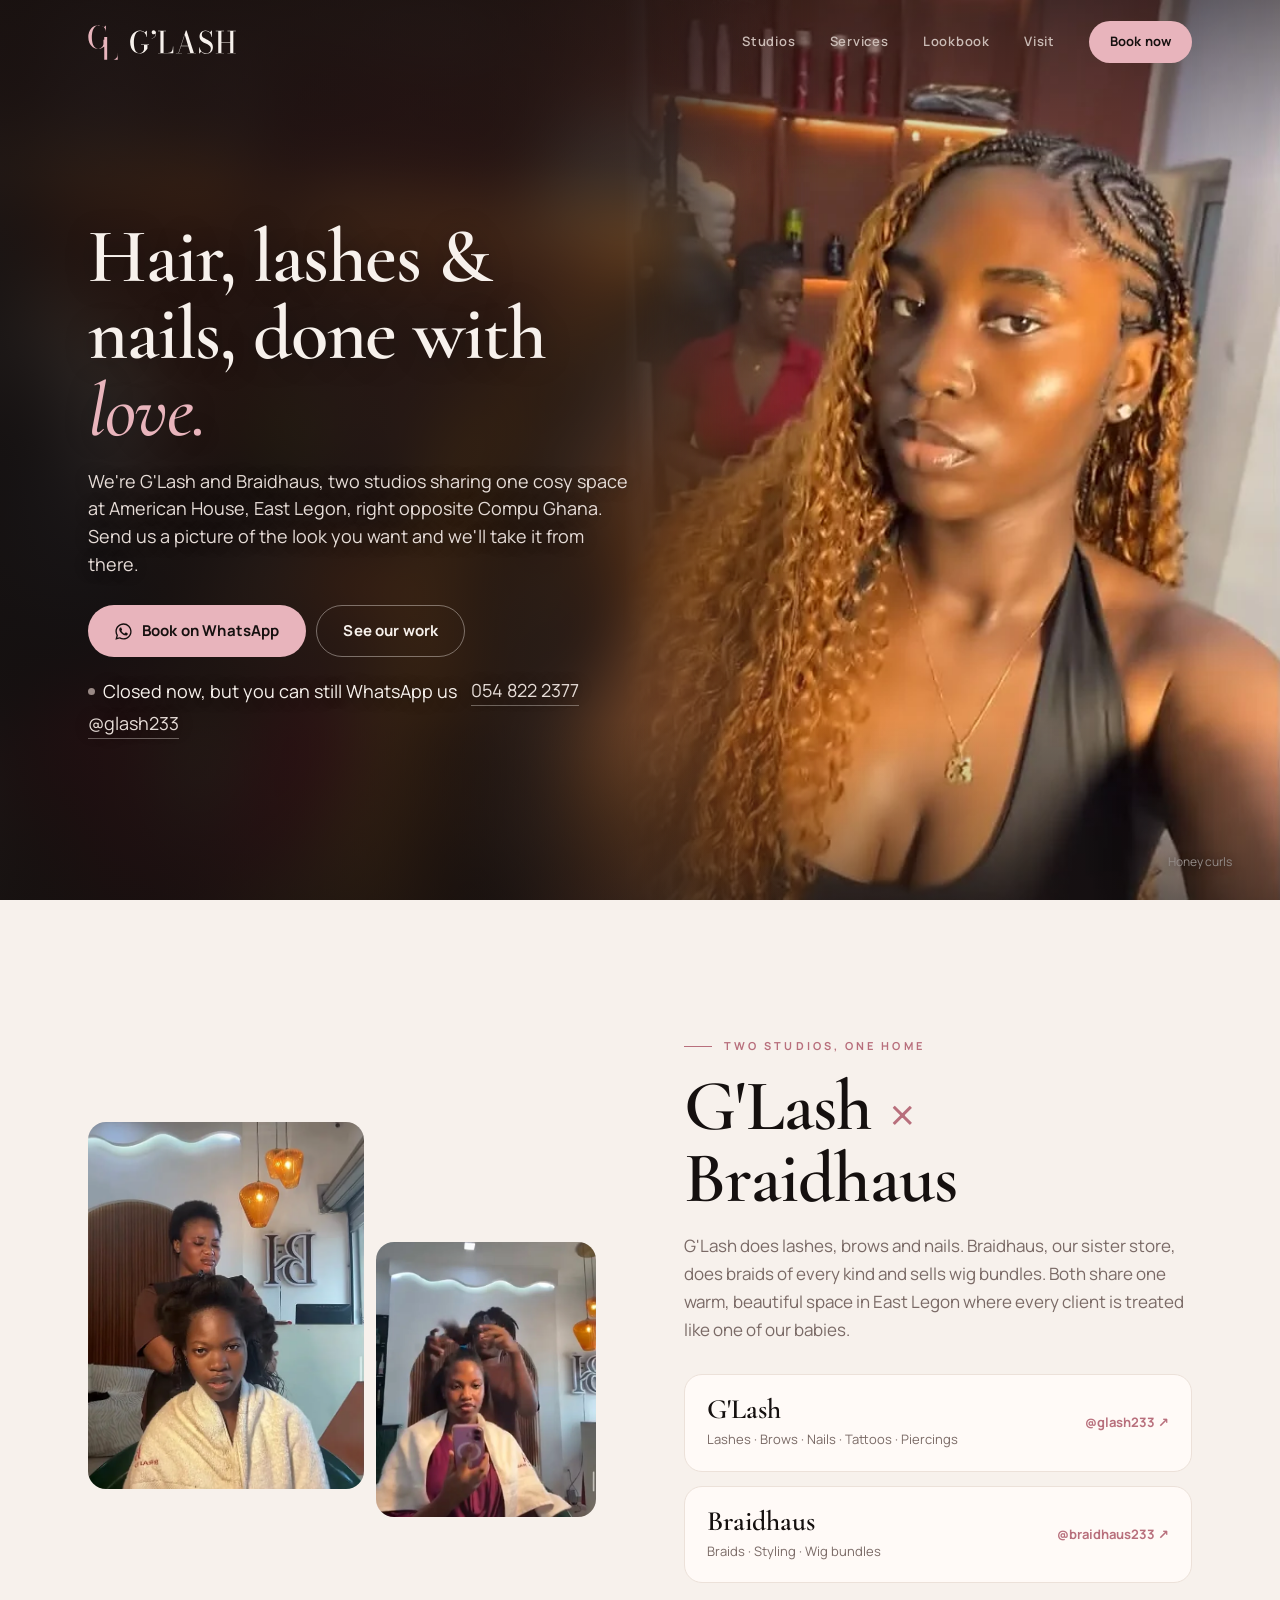
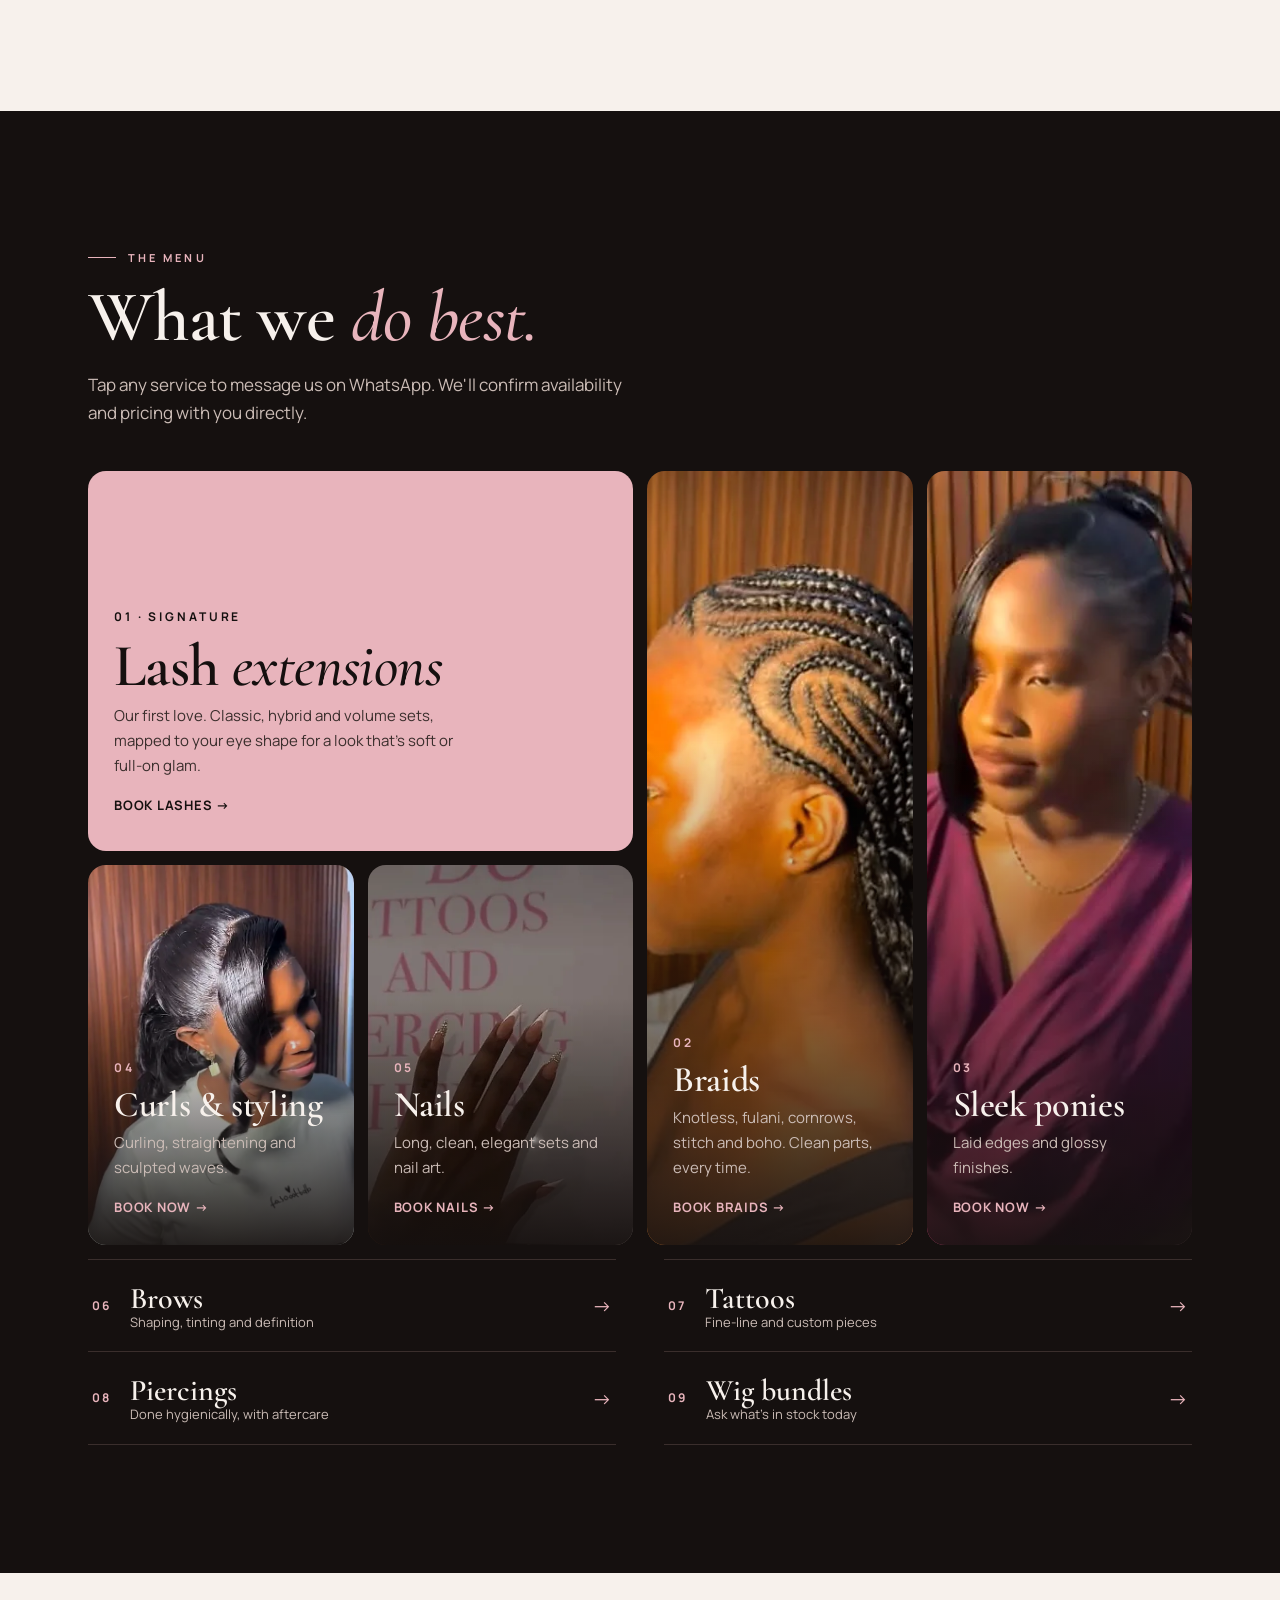
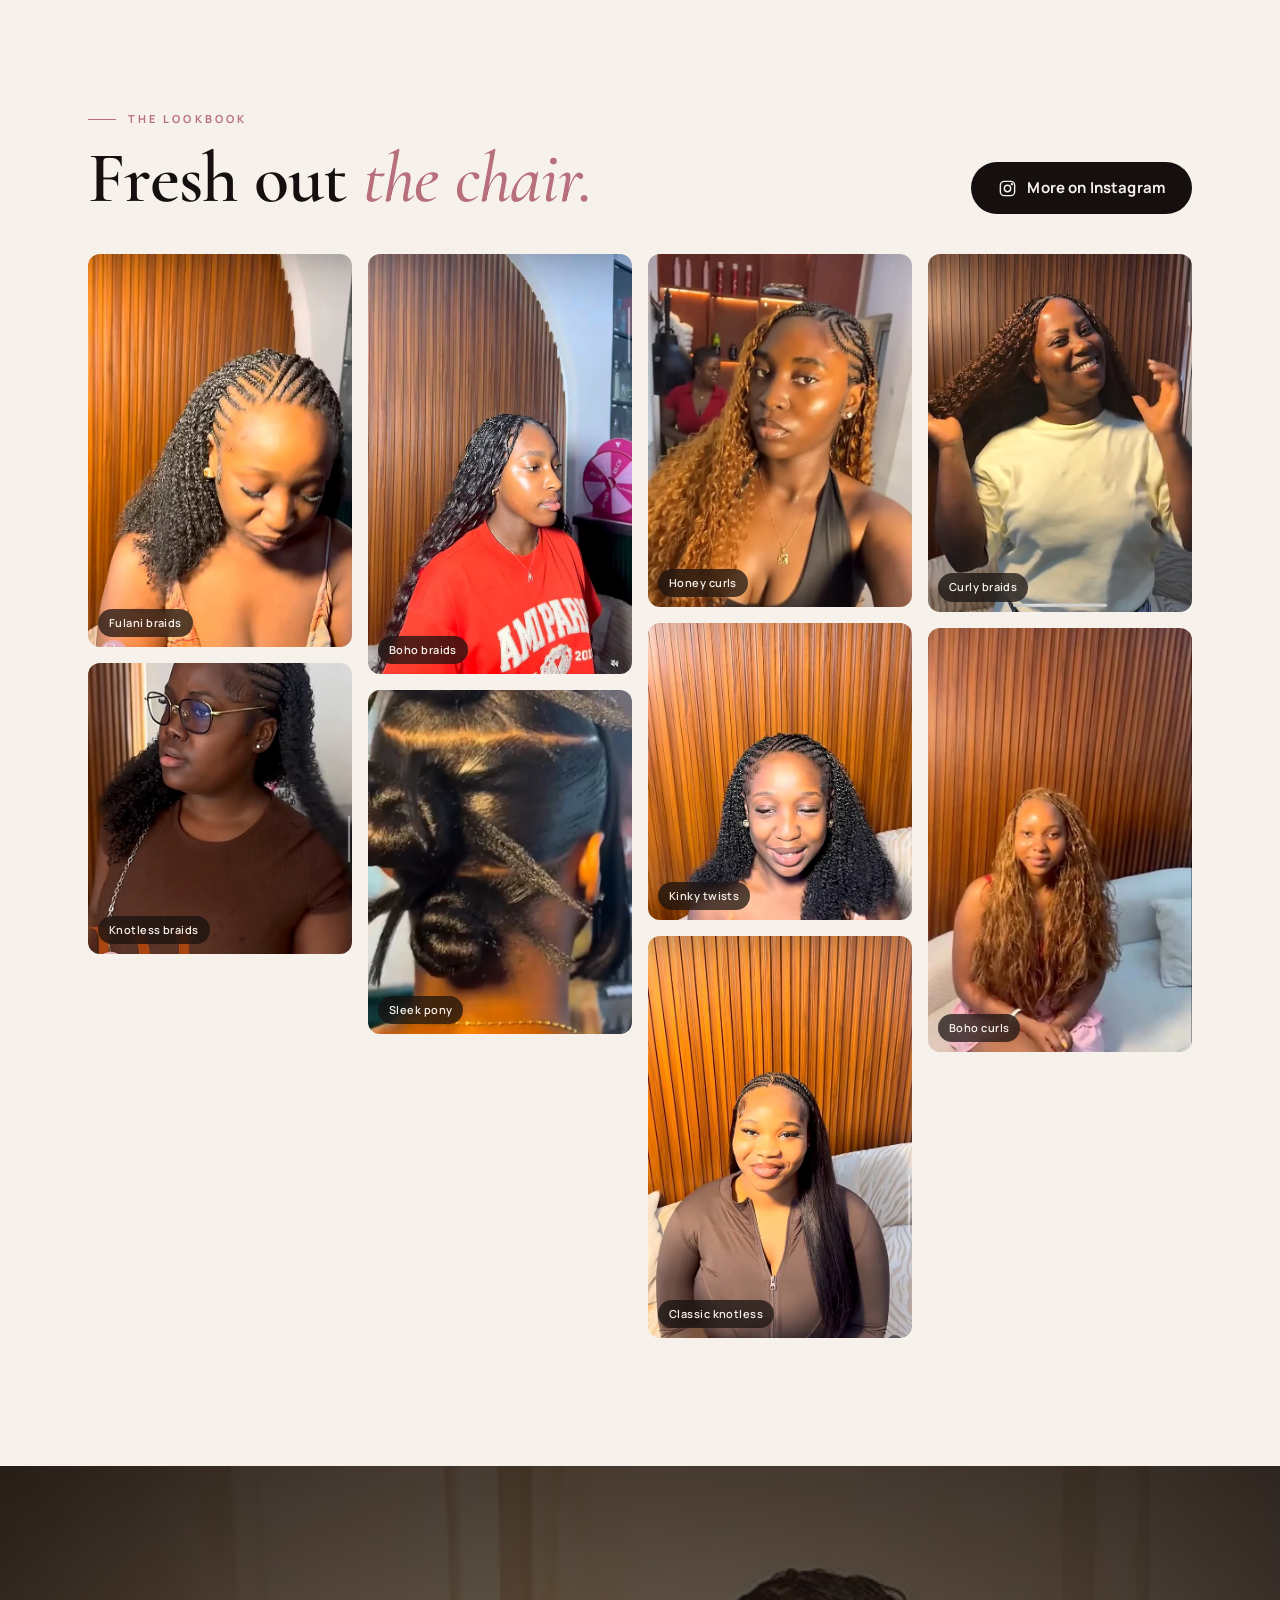
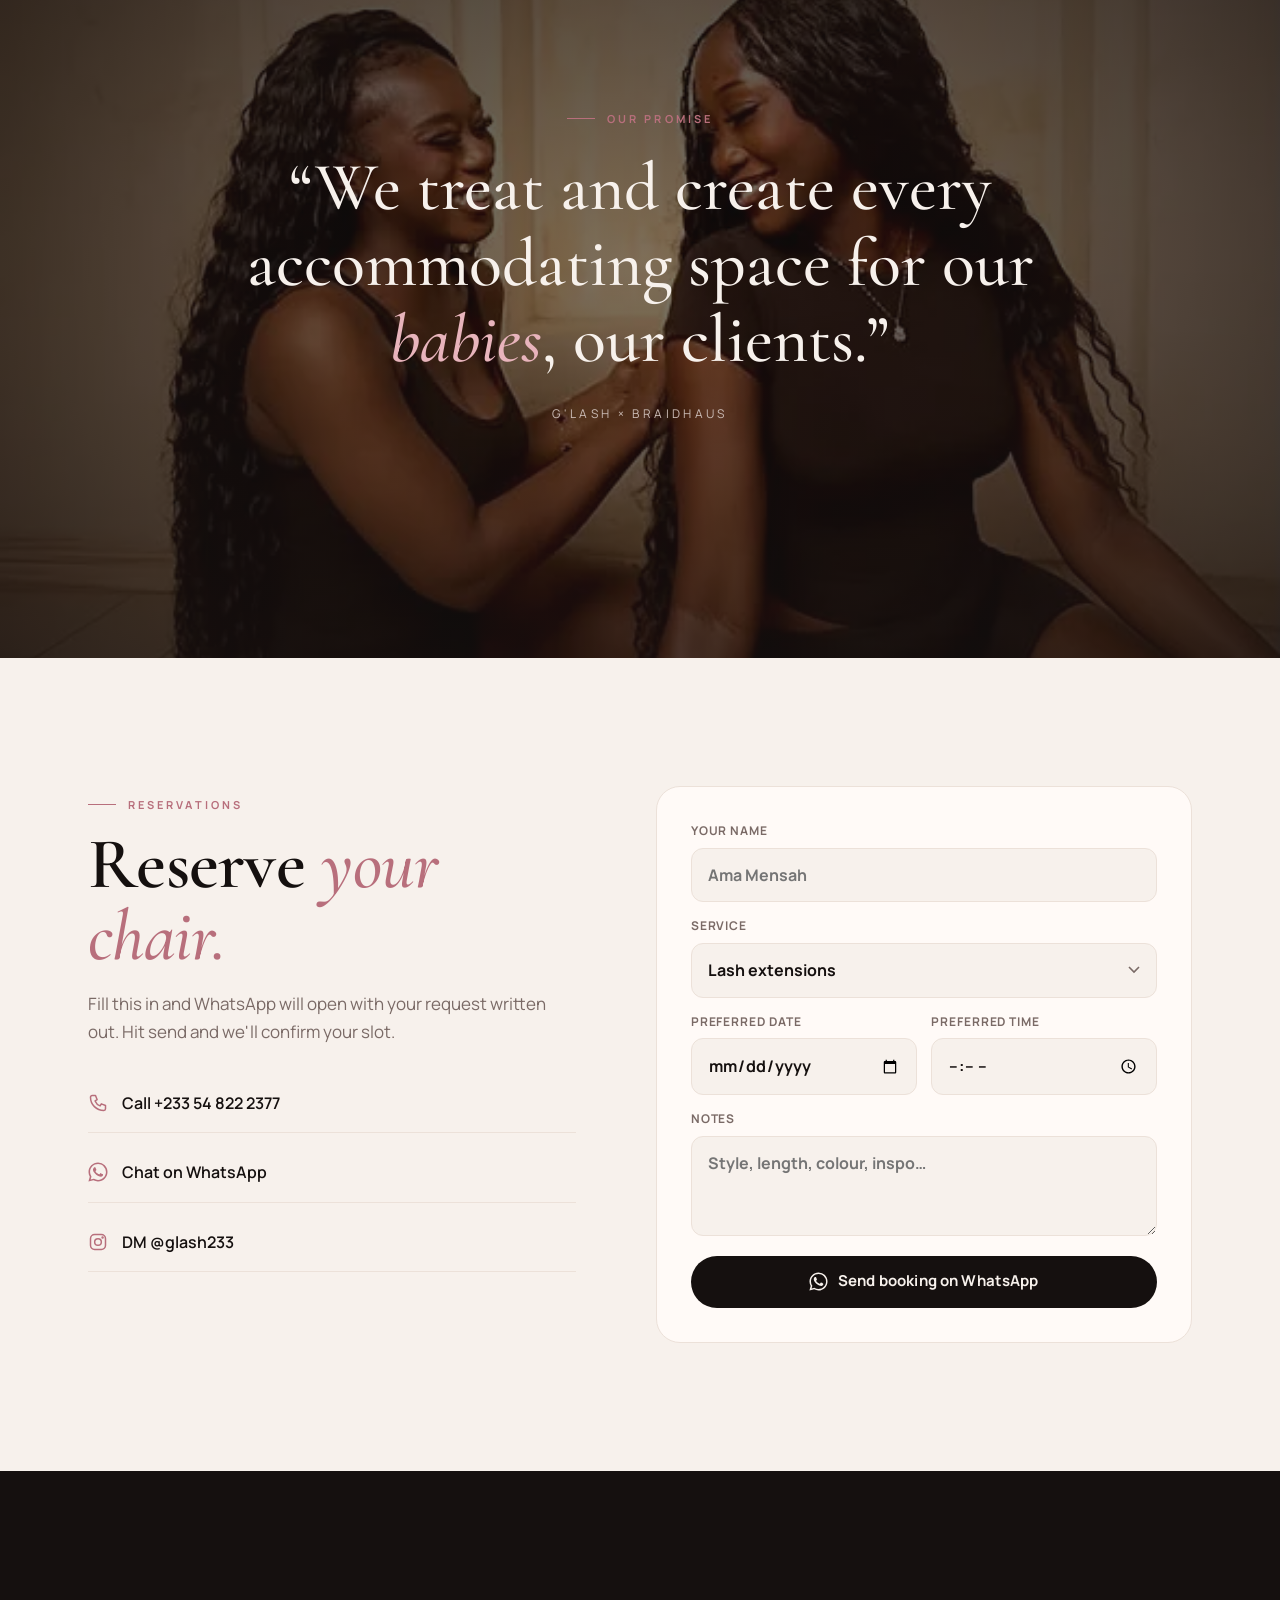
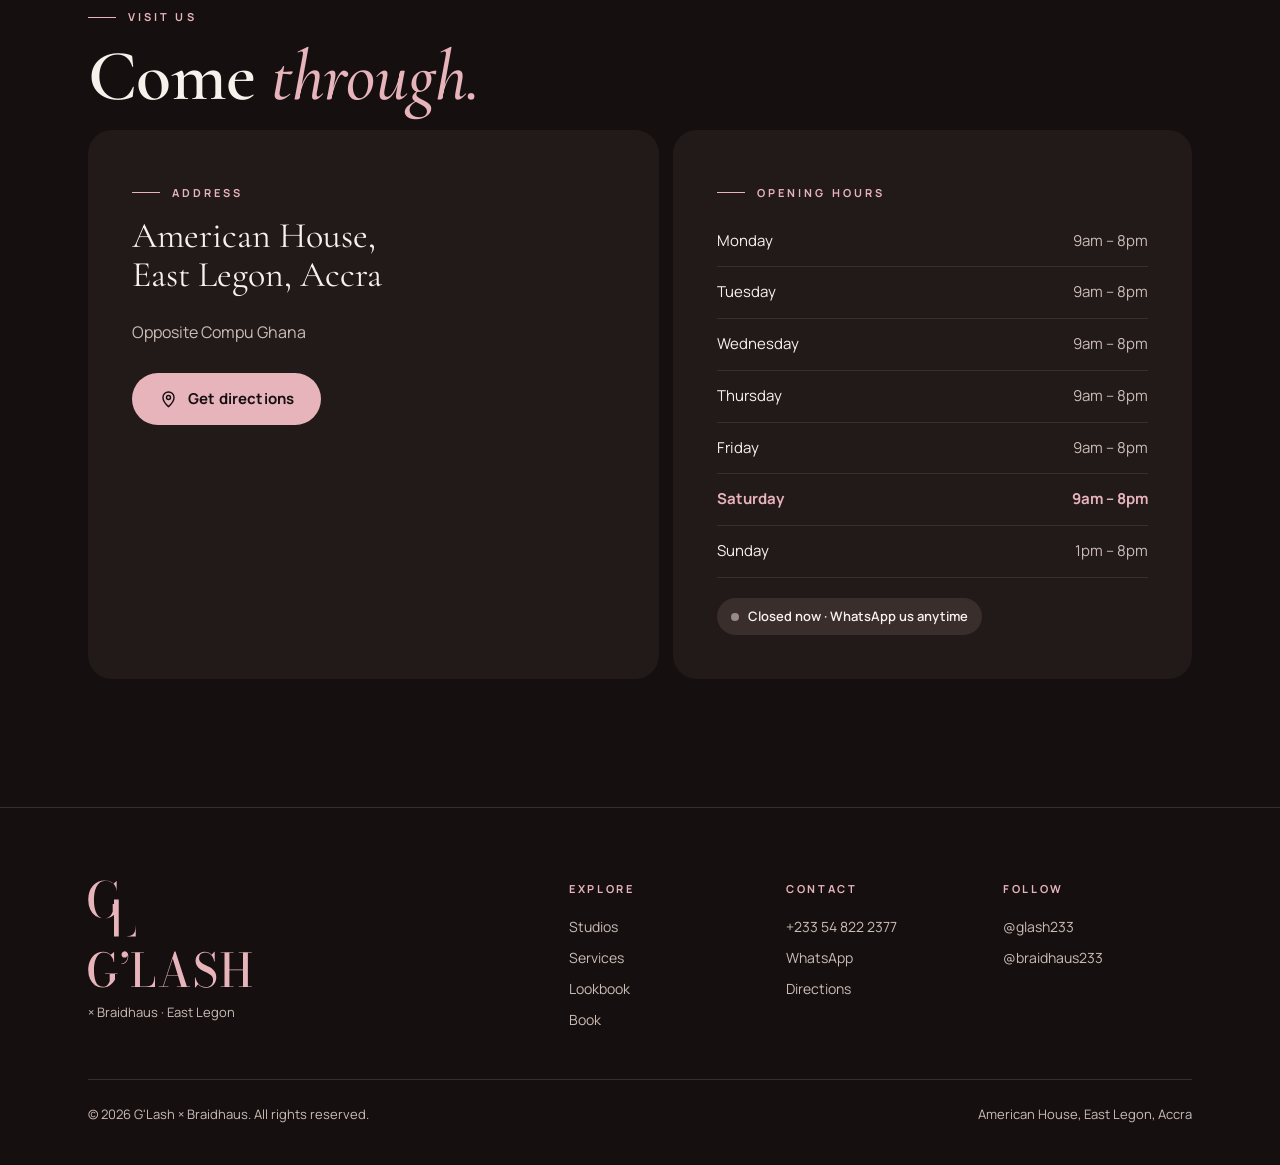
==== commit fbfdc075: "Hero: text over a full-screen photo, warmer copy - Hero is a full-screen section with the copy laid " ====
--- a/index.html
+++ b/index.html
@@ -103,25 +103,29 @@
 body.lock{overflow:hidden}
 
 /* hero */
-.hero{position:relative;display:flex;flex-direction:column;color:var(--cream);background:var(--ink);overflow:hidden;isolation:isolate}
-.hero-media{position:relative;z-index:-1;margin:0;width:100%;aspect-ratio:591/860;max-height:80svh;background:var(--ink-2)}
-.hero-media img{position:absolute;inset:0;width:100%;height:100%;object-fit:cover;object-position:center 20%;opacity:0;transition:opacity .9s ease}
-.hero-media img.on{opacity:1}
-.hero-media::after{content:"";position:absolute;inset:0;background:linear-gradient(180deg,rgba(21,16,15,.55) 0,rgba(21,16,15,0) 20%,rgba(21,16,15,0) 62%,rgba(21,16,15,.75) 84%,var(--ink) 100%)}
-.hero-media figcaption{position:absolute;z-index:1;right:var(--gut);top:84px;font-size:12px;font-weight:600;color:var(--cream);text-shadow:0 1px 8px rgba(0,0,0,.5)}
-.hero-media figcaption span+span{margin-left:8px;color:#cbbcb6;font-weight:500}
-.hero-in{position:relative;margin-top:-84px;padding-bottom:0}
-.live{display:inline-flex;align-items:center;gap:9px;padding:7px 13px 7px 11px;border:1px solid rgba(247,241,236,.25);border-radius:999px;background:rgba(21,16,15,.45);font-size:12px;font-weight:600;color:var(--cream)}
+.hero{position:relative;min-height:100vh;min-height:100svh;display:flex;align-items:flex-end;color:var(--cream);background:var(--ink);overflow:hidden;isolation:isolate}
+.slides{position:absolute;inset:0;z-index:-2;margin:0}
+.slide{position:absolute;inset:0;opacity:0;transition:opacity .9s ease}
+.slide.on{opacity:1}
+.slide img{position:absolute;inset:0;width:100%;height:100%;object-fit:cover;object-position:center top}
+.slide .bg{display:none}
+.hero::after{content:"";position:absolute;inset:0;z-index:-1;background:linear-gradient(180deg,rgba(21,16,15,.5) 0,rgba(21,16,15,0) 18%,rgba(21,16,15,0) 42%,rgba(21,16,15,.78) 70%,rgba(21,16,15,.94) 100%)}
+.slides figcaption{position:absolute;z-index:1;right:var(--gut);top:84px;font-size:12px;color:#e9dfda;text-shadow:0 1px 8px rgba(0,0,0,.6)}
+.hero-in{position:relative;padding-top:120px;padding-bottom:calc(32px + env(safe-area-inset-bottom))}
+.hero-copy{max-width:560px}
+.hero h1{font-size:clamp(40px,11vw,66px);line-height:1;letter-spacing:-.015em;margin-bottom:18px;text-shadow:0 2px 30px rgba(0,0,0,.3)}
+.hero p{font-size:15.5px;line-height:1.55;color:#e6dcd7;margin-bottom:22px;text-shadow:0 1px 16px rgba(0,0,0,.4)}
+.hero .ctas{display:flex;gap:10px}
+.hero .ctas .btn{flex:1 1 0;min-height:48px;padding:0 14px;font-size:14px}
+.hero .ctas .btn svg{width:17px;height:17px}
+.hero .long{display:none}
+.hero-info{display:flex;flex-wrap:wrap;gap:4px 14px;margin-top:20px;font-size:13.5px;color:#d8ccc7}
+.hero-info a{text-decoration:none;border-bottom:1px solid rgba(247,241,236,.35)}
+.hero-info a:hover{color:var(--cream);border-color:var(--cream)}
+.hero-info .ig{display:none}
+.live{display:inline-flex;align-items:center;gap:8px;color:var(--cream)}
 .live i{width:7px;height:7px;border-radius:50%;background:#9a8a86}
 .live.on i{background:#48c27a}
-.hero h1{font-size:clamp(60px,16vw,150px);line-height:.9;letter-spacing:-.02em;margin:18px 0 20px}
-.hero h1 em{padding-right:.04em}
-.hero p{font-size:17px;color:#ddd1cc;max-width:440px;margin-bottom:28px}
-.hero .ctas{display:flex;flex-direction:column;gap:12px}
-.hero-foot{display:grid;grid-template-columns:1fr 1fr;gap:14px 20px;margin-top:36px;padding:20px 0 calc(22px + env(safe-area-inset-bottom));border-top:1px solid rgba(247,241,236,.16);font-size:12px;color:#cbbcb6}
-.hero-foot b{display:block;font-size:10px;letter-spacing:.24em;text-transform:uppercase;color:var(--blush);font-weight:700;margin-bottom:3px}
-.hero-foot a{text-decoration:none}
-.hero-foot a:hover{color:var(--cream)}
 
 /* sections */
 section{padding:88px 0}
@@ -234,8 +238,11 @@
 @media (min-width:640px){
   :root{--gut:32px}
   .hero .ctas{flex-direction:row}
-  .hero-bg{grid-template-columns:repeat(3,1fr)}
-  .hero-foot{grid-template-columns:repeat(3,auto);justify-content:start;column-gap:48px}
+  .hero .ctas .btn{flex:0 0 auto;min-height:52px;padding:0 26px;font-size:15px}
+  .hero p{font-size:16.5px;margin-bottom:26px}
+  .hero-info .ig{display:inline}
+  .hero .long{display:inline}
+  .hero .short{display:none}
   .look{columns:3;column-gap:14px}
   .look button{margin-bottom:14px}
   .row{grid-template-columns:1fr 1fr}
@@ -256,14 +263,14 @@
   .hdr .wrap{height:84px}
   .logo .lm{width:30px;height:35px}
   .logo .lw{width:106px;height:24px}
-  .hero{min-height:100vh;min-height:100svh;justify-content:center}
-  .hero-media{position:absolute;inset:0 0 0 auto;width:min(46vw,calc(100svh*.66));aspect-ratio:auto;max-height:none}
-  .hero-in{margin-top:0;padding-top:84px}
-  .hero-media::after{background:linear-gradient(90deg,var(--ink) 0,rgba(21,16,15,0) 16%),linear-gradient(180deg,rgba(21,16,15,.5) 0,rgba(21,16,15,0) 22%)}
-  .hero-media figcaption{top:auto;bottom:30px;right:30px}
-  .hero-copy{max-width:min(640px,calc(100vw - min(46vw,100svh*.66) - var(--gut) - 48px));padding-top:40px}
-  .hero h1{font-size:clamp(84px,8.2vw,136px)}
-  .hero-foot{margin-top:48px;padding-bottom:0;border-top-color:rgba(247,241,236,.14)}
+  .hero{align-items:center}
+  .slide .bg{display:block;filter:blur(30px) brightness(.62) saturate(1.1);transform:scale(1.15)}
+  .slide .fg{left:auto;width:auto;height:100%;max-width:none;object-fit:contain;-webkit-mask-image:linear-gradient(90deg,transparent 0,#000 30%);mask-image:linear-gradient(90deg,transparent 0,#000 30%)}
+  .hero::after{background:linear-gradient(90deg,rgba(21,16,15,.82) 0,rgba(21,16,15,.55) 38%,rgba(21,16,15,0) 62%),linear-gradient(180deg,rgba(21,16,15,.45) 0,rgba(21,16,15,0) 20%,rgba(21,16,15,0) 80%,rgba(21,16,15,.5) 100%)}
+  .slides figcaption{top:auto;bottom:28px;right:var(--gut)}
+  .hero-in{padding-top:84px;padding-bottom:0}
+  .hero h1{font-size:clamp(64px,6vw,92px)}
+  .hero p{font-size:18px;max-width:30em}
   .about{grid-template-columns:1fr 1fr;gap:88px;align-items:center}
   .about-media{order:-1}
   .svc-grid{grid-template-columns:repeat(4,1fr);grid-template-rows:380px 380px;grid-template-areas:"lash lash braid pony" "curl nail braid pony"}
@@ -318,28 +325,23 @@
 
 <main>
 <section class="hero" id="top" aria-label="Welcome" style="padding:0">
-  <figure class="hero-media" aria-label="Recent work">
-    <img class="on" src="/img/hero-1.webp" width="591" height="810" alt="Client with honey-blonde curly braids and a stitched front" data-name="Honey curls" fetchpriority="high" decoding="async">
-    <img src="/img/hero-2.webp" width="591" height="870" alt="Fulani braids with curly ends" data-name="Fulani braids" loading="lazy" decoding="async">
-    <img src="/img/hero-3.webp" width="591" height="895" alt="Long straight knotless braids" data-name="Knotless braids" loading="lazy" decoding="async">
-    <img src="/img/hero-4.webp" width="591" height="900" alt="Side view of stitch cornrows" data-name="Stitch cornrows" loading="lazy" decoding="async">
-    <img src="/img/hero-5.webp" width="591" height="915" alt="Boho braids with loose curls" data-name="Boho braids" loading="lazy" decoding="async">
-    <figcaption><span id="heroCap">Honey curls</span><span><span id="heroNum">1</span> / 5</span></figcaption>
+  <figure class="slides" aria-label="Recent work">
+    <div class="slide on" data-name="Honey curls"><img class="bg" src="/img/hero-1.webp" alt="" fetchpriority="high" decoding="async"><img class="fg" src="/img/hero-1.webp" width="591" height="810" alt="Client with honey-blonde curly braids and a stitched front" fetchpriority="high" decoding="async"></div>
+    <div class="slide" data-name="Fulani braids"><img class="bg" src="/img/hero-2.webp" alt="" loading="lazy" decoding="async"><img class="fg" src="/img/hero-2.webp" width="591" height="870" alt="Fulani braids with curly ends" loading="lazy" decoding="async"></div>
+    <div class="slide" data-name="Knotless braids"><img class="bg" src="/img/hero-3.webp" alt="" loading="lazy" decoding="async"><img class="fg" src="/img/hero-3.webp" width="591" height="895" alt="Long straight knotless braids" loading="lazy" decoding="async"></div>
+    <div class="slide" data-name="Stitch cornrows"><img class="bg" src="/img/hero-4.webp" alt="" loading="lazy" decoding="async"><img class="fg" src="/img/hero-4.webp" width="591" height="900" alt="Side view of stitch cornrows" loading="lazy" decoding="async"></div>
+    <div class="slide" data-name="Boho braids"><img class="bg" src="/img/hero-5.webp" alt="" loading="lazy" decoding="async"><img class="fg" src="/img/hero-5.webp" width="591" height="915" alt="Boho braids with loose curls" loading="lazy" decoding="async"></div>
+    <figcaption id="heroCap">Honey curls</figcaption>
   </figure>
   <div class="wrap hero-in">
     <div class="hero-copy">
-      <span class="live" id="live"><i></i><span>Mon–Sat 9–8 · Sun 1–8</span></span>
-      <h1>Crowned<br>&amp; <em>glowing.</em></h1>
-      <p>Braids, lashes, brows, nails, tattoos and piercings under one roof at American House, East Legon. Come as you are, leave with the look.</p>
+      <h1>Hair, lashes &amp; nails, done with <em>love.</em></h1>
+      <p><span class="long">We're G'Lash and Braidhaus, two studios sharing one cosy space at American House, East Legon, right opposite Compu Ghana. Send us a picture of the look you want and we'll take it from there.</span><span class="short">Two studios, one cosy space at American House, East Legon. Send us a picture of the look you want.</span></p>
       <div class="ctas">
         <a class="btn btn-blush" href="#book"><svg><use href="#wa"/></svg>Book on WhatsApp</a>
-        <a class="btn btn-ghost" href="#lookbook">View the lookbook</a>
-      </div>
-      <div class="hero-foot">
-        <span><b>Hours</b>Mon–Sat 9–8 · Sun 1–8</span>
-        <span><b>Find us</b>Opp. Compu Ghana</span>
-        <a href="https://www.instagram.com/glash233/" target="_blank" rel="noopener"><b>Instagram</b>1.1k followers ↗</a>
-      </div>
+        <a class="btn btn-ghost" href="#lookbook">See our work</a>
+      </div>
+      <p class="hero-info"><span class="live" id="live"><i></i><span>Mon–Sat 9am–8pm, Sun 1pm–8pm</span></span><a href="tel:+233548222377">054 822 2377</a><a class="ig" href="https://www.instagram.com/glash233/" target="_blank" rel="noopener">@glash233</a></p>
     </div>
   </div>
 </section>
@@ -518,7 +520,7 @@
   onScroll();addEventListener('scroll',onScroll,{passive:true});
 
   // hero slideshow: one photo at a time
-  var hero=$('.hero'),slides=document.querySelectorAll('.hero-media img'),cap=$('#heroCap'),num=$('#heroNum'),cur=0;
+  var hero=$('.hero'),slides=document.querySelectorAll('.slide'),cap=$('#heroCap'),cur=0;
   if(slides.length>1&&!matchMedia('(prefers-reduced-motion: reduce)').matches){
     setInterval(function(){
       if(document.hidden||scrollY>innerHeight)return;
@@ -526,7 +528,6 @@
       cur=(cur+1)%slides.length;
       slides[cur].classList.add('on');
       cap.textContent=slides[cur].getAttribute('data-name');
-      num.textContent=cur+1;
     },5000);
   }
 
@@ -559,7 +560,7 @@
   var row=$('#hours tr[data-d="'+d+'"]');if(row)row.className='today';
   var st=$('#status');st.classList.toggle('on',open);
   var live=$('#live');live.classList.toggle('on',open);
-  live.lastElementChild.textContent=open?'Open now · until 8pm':(h<(d===0?13:9)?'Opens today at '+(d===0?'1pm':'9am'):'Closed now · WhatsApp us anytime');
+  live.lastElementChild.textContent=open?'Open now, till 8pm':(h<(d===0?13:9)?'Opening at '+(d===0?'1pm':'9am')+' today':'Closed now, but you can still WhatsApp us');
   st.lastElementChild.textContent=open?'Open now':'Closed now · WhatsApp us anytime';
   $('#yr').textContent=now.getUTCFullYear();
 
